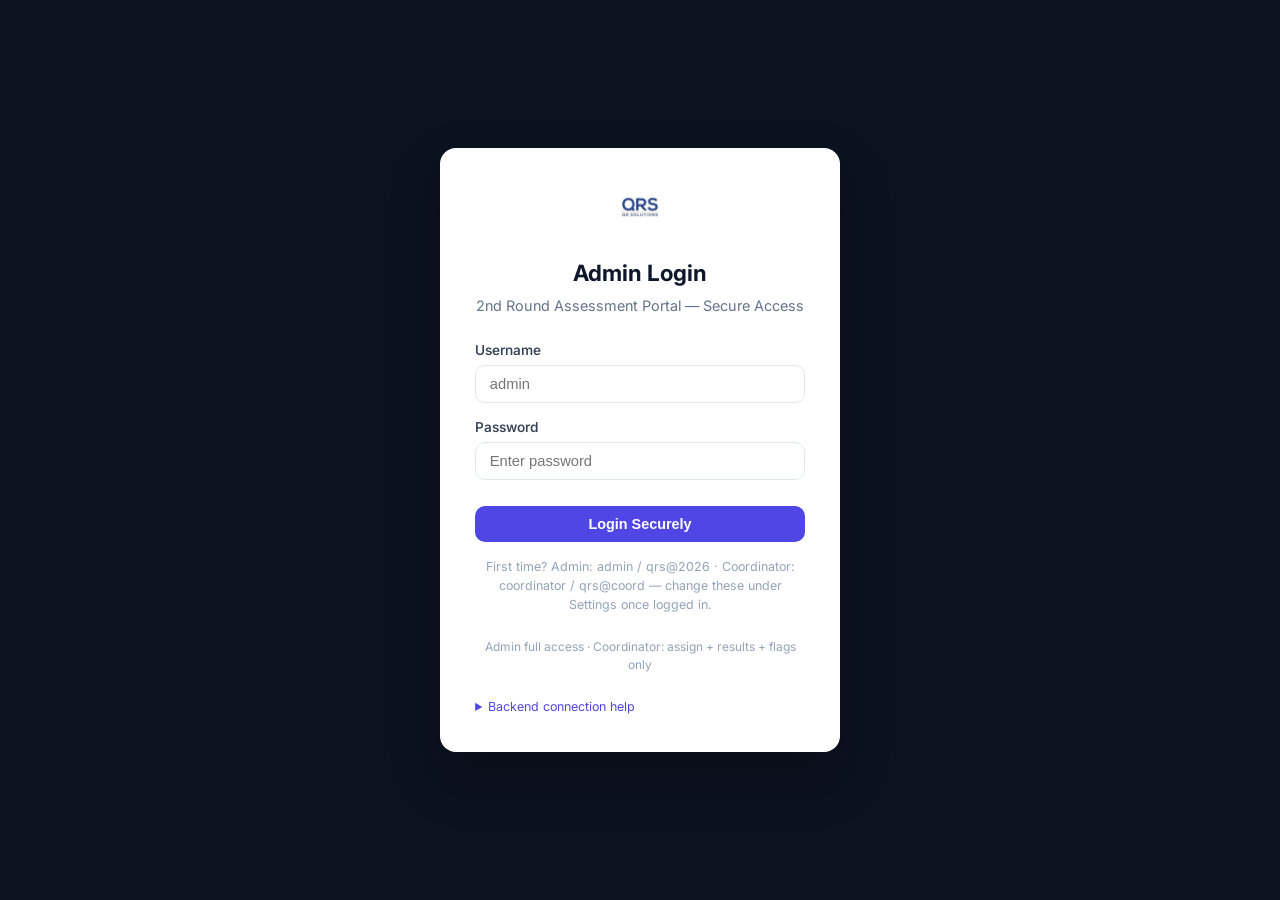
==== admin.html @ 2ed7aff8 "Add files via upload" ====
<!DOCTYPE html>
<html lang="en">
<head>
  <meta charset="UTF-8">
  <meta http-equiv="Content-Security-Policy" content="frame-ancestors 'none'">
  <meta name="viewport" content="width=device-width, initial-scale=1.0">
  <title>QRS Admin | 2nd Round Assessment</title>
  <link rel="stylesheet" href="styles.css">
  <link href="https://fonts.googleapis.com/css2?family=Inter:wght@400;500;600;700&display=swap" rel="stylesheet">
  <script src="https://cdn.jsdelivr.net/npm/chart.js@4.4.1/dist/chart.umd.min.js"></script>
  <style>
    .login-screen {
      min-height: 100vh;
      display: flex;
      align-items: center;
      justify-content: center;
      background: #0b1220;
    }
    .login-box {
      background: white;
      padding: 2.2rem;
      border-radius: 16px;
      width: 100%;
      max-width: 400px;
      box-shadow: 0 25px 50px rgba(0,0,0,0.25);
    }
    .login-box h1 { font-size: 1.4rem; margin-bottom: 0.3rem; text-align: center; }
    .login-box p { text-align: center; color: #64748b; font-size: 0.9rem; margin-bottom: 1.5rem; }
    .stat-grid {
      display: grid;
      grid-template-columns: repeat(auto-fit, minmax(150px, 1fr));
      gap: 1rem;
      margin-bottom: 1.5rem;
    }
    .stat-card {
      background: white;
      border-radius: 12px;
      padding: 1.15rem;
      border: 1px solid var(--border);
      box-shadow: var(--shadow);
    }
    .stat-card .label {
      font-size: 0.75rem;
      color: var(--muted);
      text-transform: uppercase;
      letter-spacing: 0.04em;
      font-weight: 600;
    }
    .stat-card .value {
      font-size: 1.65rem;
      font-weight: 700;
      margin-top: 0.2rem;
      color: #0f172a;
    }
    .stat-card.teal .value { color: #4f46e5; }
    .stat-card.green .value { color: #059669; }
    .stat-card.amber .value { color: #d97706; }
    .stat-card.red .value { color: #dc2626; }
    .tabs {
      display: flex;
      gap: 0.35rem;
      margin-bottom: 1.2rem;
      flex-wrap: wrap;
      border-bottom: 1px solid var(--border);
      padding-bottom: 0.55rem;
    }
    .tab-btn {
      padding: 0.48rem 0.95rem;
      border-radius: 8px;
      border: none;
      background: transparent;
      font-weight: 550;
      font-size: 0.88rem;
      cursor: pointer;
      color: var(--muted);
    }
    .tab-btn.active {
      background: #eef2ff;
      color: #4f46e5;
    }
    .tab-content { display: none; }
    .tab-content.active { display: block; }
    .chart-row {
      display: grid;
      grid-template-columns: 1fr 1fr;
      gap: 1.15rem;
      margin-bottom: 1.4rem;
    }
    @media (max-width: 800px) {
      .chart-row { grid-template-columns: 1fr; }
    }
    .chart-box {
      background: white;
      border-radius: 12px;
      padding: 1.15rem;
      border: 1px solid var(--border);
      box-shadow: var(--shadow);
    }
    .chart-box h3 {
      font-size: 0.92rem;
      margin-bottom: 0.9rem;
      color: #334155;
    }
    .filter-bar {
      display: flex;
      gap: 0.7rem;
      flex-wrap: wrap;
      margin-bottom: 1rem;
      align-items: center;
    }
    .filter-bar select, .filter-bar input {
      max-width: 170px;
      padding: 0.42rem 0.65rem;
      font-size: 0.84rem;
    }
    .detail-row {
      display: flex;
      justify-content: space-between;
      padding: 0.38rem 0;
      border-bottom: 1px solid #f1f5f9;
      font-size: 0.9rem;
    }
    .logout-btn {
      background: transparent;
      border: 1px solid rgba(255,255,255,0.3);
      color: white;
      padding: 0.32rem 0.75rem;
      border-radius: 6px;
      font-size: 0.8rem;
      cursor: pointer;
    }
    .logout-btn:hover { background: rgba(255,255,255,0.1); }

    /* Full-screen proctor photo viewer */
    .photo-lightbox {
      position: fixed;
      inset: 0;
      z-index: 2147483646;
      display: none;
      align-items: center;
      justify-content: center;
      padding: 16px;
      background: rgba(2, 6, 23, 0.96);
    }
    .photo-lightbox.show { display: flex; }
    .photo-lightbox img {
      display: block;
      max-width: min(96vw, 1400px);
      max-height: 90vh;
      width: auto;
      height: auto;
      object-fit: contain;
      border-radius: 10px;
      box-shadow: 0 20px 60px rgba(0,0,0,.45);
      background: #0f172a;
    }
    .photo-lightbox .photo-toolbar {
      position: absolute;
      top: 16px;
      left: 50%;
      transform: translateX(-50%);
      display: flex;
      gap: 0.5rem;
      z-index: 2;
    }
    .photo-lightbox .photo-toolbar button {
      border: 1px solid rgba(255,255,255,.35);
      border-radius: 999px;
      background: rgba(15,23,42,.8);
      color: #fff;
      padding: 0.4rem 0.9rem;
      font-size: 0.82rem;
      cursor: pointer;
    }
    .photo-lightbox .photo-toolbar button:hover { background: rgba(15,23,42,.95); }
    .photo-lightbox-close {
      position: absolute;
      top: 16px;
      right: 20px;
      width: 44px;
      height: 44px;
      border: 1px solid rgba(255,255,255,.35);
      border-radius: 50%;
      background: rgba(15,23,42,.75);
      color: #fff;
      font-size: 28px;
      line-height: 1;
      cursor: pointer;
    }
    .photo-lightbox-close:hover { background: rgba(15,23,42,.95); }
    .photo-lightbox-caption {
      position: absolute;
      left: 50%;
      bottom: 14px;
      transform: translateX(-50%);
      color: #fff;
      background: rgba(15,23,42,.75);
      padding: 7px 12px;
      border-radius: 999px;
      font-size: .82rem;
      white-space: nowrap;
    }
  
    /* Row action 3-dot menu */
    .row-actions { position: relative; display: inline-flex; align-items: center; gap: 0.35rem; }
    .menu-dots {
      width: 34px; height: 34px; border-radius: 10px; border: 1px solid #e2e8f0;
      background: #fff; cursor: pointer; font-size: 1.15rem; line-height: 1;
      color: #334155; display: inline-flex; align-items: center; justify-content: center;
    }
    .menu-dots:hover, .menu-dots.open { background: #eef2ff; border-color: #c7d2fe; color: #4f46e5; }
    .action-menu {
      display: none; position: absolute; right: 0; top: 100%; margin-top: 4px;
      min-width: 200px; background: #fff; border: 1px solid #e2e8f0; border-radius: 12px;
      box-shadow: 0 12px 32px rgba(15,23,42,0.14); z-index: 50; padding: 0.35rem;
    }
    .action-menu.show { display: block; }
    .action-menu button {
      display: block; width: 100%; text-align: left; border: none; background: transparent;
      padding: 0.55rem 0.75rem; border-radius: 8px; font-size: 0.86rem; cursor: pointer; color: #0f172a;
    }
    .action-menu button:hover { background: #f1f5f9; }
    .action-menu button.danger { color: #dc2626; }
    .action-menu .sep { height: 1px; background: #f1f5f9; margin: 0.25rem 0; }
    body.theme-dark .menu-dots { background: #111827; border-color: #1f2937; color: #e5e7eb; }
    body.theme-dark .action-menu { background: #111827; border-color: #1f2937; }
    body.theme-dark .action-menu button { color: #e5e7eb; }
    body.theme-dark .action-menu button:hover { background: #1f2937; }

    /* Accent themes (Settings → Accent color) */
    body.accent-indigo { --primary: #4f46e5; --primary-dark: #3730a3; --primary-soft: #eef2ff; }
    body.accent-teal { --primary: #0d9488; --primary-dark: #0f766e; --primary-soft: #ccfbf1; }
    body.accent-green { --primary: #059669; --primary-dark: #047857; --primary-soft: #d1fae5; }
    body.accent-indigo .tab-btn.active,
    body.accent-teal .tab-btn.active,
    body.accent-green .tab-btn.active {
      background: var(--primary-soft);
      color: var(--primary);
    }
    body.accent-indigo .btn-primary,
    body.accent-teal .btn-primary,
    body.accent-green .btn-primary {
      background: var(--primary);
    }
    body.accent-indigo .btn-primary:hover,
    body.accent-teal .btn-primary:hover,
    body.accent-green .btn-primary:hover {
      background: var(--primary-dark);
    }
    .quick-actions-bar {
      display: flex;
      gap: 0.5rem;
      flex-wrap: wrap;
      align-items: center;
      padding: 0.55rem 0 0.75rem;
      margin-bottom: 0.35rem;
      border-bottom: 1px solid var(--border, #e2e8f0);
      position: sticky;
      top: 0;
      z-index: 20;
      background: #f8fafc;
    }
    body.theme-dark .quick-actions-bar { background: #0b1220; border-color: #1f2937; }
    .quick-actions-bar .qa-label {
      font-size: 0.72rem;
      font-weight: 700;
      text-transform: uppercase;
      letter-spacing: 0.04em;
      color: #94a3b8;
      margin-right: 0.25rem;
    }
    .kpi-strip {
      display: grid;
      grid-template-columns: repeat(auto-fit, minmax(140px, 1fr));
      gap: 0.75rem;
      margin-bottom: 1.15rem;
    }
    .kpi-card {
      background: #fff;
      border: 1px solid #e2e8f0;
      border-radius: 14px;
      padding: 1rem 1.05rem;
      box-shadow: 0 1px 3px rgba(15,23,42,0.06);
    }
    body.theme-dark .kpi-card { background: #111827; border-color: #1f2937; }
    .kpi-card .kpi-label {
      font-size: 0.72rem;
      font-weight: 700;
      text-transform: uppercase;
      letter-spacing: 0.04em;
      color: #64748b;
    }
    .kpi-card .kpi-value {
      font-size: 1.75rem;
      font-weight: 800;
      margin-top: 0.2rem;
      color: #0f172a;
      line-height: 1.15;
    }
    body.theme-dark .kpi-card .kpi-value { color: #f1f5f9; }
    .kpi-card.kpi-live .kpi-value { color: #059669; }
    .kpi-card.kpi-flag .kpi-value { color: #dc2626; }
    .kpi-card.kpi-chat .kpi-value { color: #d97706; }
    .kpi-card.kpi-today .kpi-value { color: var(--primary, #4f46e5); }


    .offline-banner {
      display: none; position: fixed; top: 0; left: 0; right: 0; z-index: 9999;
      background: #b45309; color: #fff; text-align: center; padding: 0.55rem 1rem;
      font-size: 0.88rem; font-weight: 600;
    }
    .offline-banner.show { display: block; }
    body.has-offline-banner { padding-top: 2.4rem; }
    .badge-mobile-ok {
      display: inline-block; padding: 0.2rem 0.55rem; border-radius: 999px;
      font-size: 0.72rem; font-weight: 700; background: #d1fae5; color: #065f46;
      border: 1px solid #6ee7b7;
    }
    .badge-mobile-no {
      display: inline-block; padding: 0.2rem 0.55rem; border-radius: 999px;
      font-size: 0.72rem; font-weight: 700; background: #f1f5f9; color: #475569;
      border: 1px solid #e2e8f0;
    }

    .skip-link { position:absolute;left:-9999px;top:0;z-index:100000;background:#4f46e5;color:#fff;padding:0.65rem 1rem;font-weight:600; }
    .skip-link:focus { left:0; outline:3px solid #fbbf24; }
    :focus-visible { outline:3px solid #4f46e5 !important; outline-offset:2px !important; }
    .sr-only { position:absolute;width:1px;height:1px;padding:0;margin:-1px;overflow:hidden;clip:rect(0,0,0,0);border:0; }
  </style>
</head>
<body>
  <a class="skip-link" href="#adminApp">Skip to admin content</a>
  <div id="adminOfflineBanner" class="offline-banner" role="status">You&apos;re offline — scores and updates may not sync until connection returns.</div>

  <!-- LOGIN -->
  <div id="loginScreen" class="login-screen">
    <div class="login-box">
      <div style="text-align:center; margin-bottom:1.2rem;">
        <img src="qrs-logo.png" alt="QRS" style="height:48px;width:auto;background:#fff;border-radius:8px;padding:6px 10px;">
      </div>
      <h1>Admin Login</h1>
      <p>2nd Round Assessment Portal — Secure Access</p>
      <div class="form-group">
        <label>Username</label>
        <input type="text" id="loginUser" placeholder="admin" autocomplete="username">
      </div>
      <div class="form-group">
        <label>Password</label>
        <input type="password" id="loginPass" placeholder="Enter password" autocomplete="current-password">
      </div>
      <div id="loginError" class="alert alert-danger" style="display:none; margin-top:0.8rem;"></div>
      <button class="btn btn-primary" style="width:100%; margin-top:0.8rem;" onclick="doLogin()">Login Securely</button>
      <p style="text-align:center;margin-top:1rem;font-size:0.78rem;color:#94a3b8;">First time? Admin: admin / qrs@2026 · Coordinator: coordinator / qrs@coord — change these under Settings once logged in.</p>
      <p style="margin-top:0.6rem; font-size:0.75rem; color:#94a3b8; text-align:center;">
        Admin full access · Coordinator: assign + results + flags only
      </p>
      <details style="margin-top:0.9rem;font-size:0.78rem;color:#64748b;">
        <summary style="cursor:pointer;color:#4f46e5;">Backend connection help</summary>
        <p style="margin:0.5rem 0 0.35rem;">If login says it cannot reach the server, open the site from:</p>
        <p style="margin:0;word-break:break-all;"><a href="https://qrs-assessment.onrender.com/admin.html" target="_blank" rel="noopener">https://qrs-assessment.onrender.com/admin.html</a></p>
        <p style="margin:0.45rem 0 0;">Or set backend URL (then click Login again):</p>
        <input type="text" id="loginBackendUrl" placeholder="https://qrs-assessment.onrender.com" style="width:100%;margin-top:0.3rem;padding:0.4rem 0.55rem;border:1px solid #e2e8f0;border-radius:8px;font-size:0.8rem;">
        <button type="button" class="btn btn-outline" style="width:100%;margin-top:0.4rem;padding:0.4rem;font-size:0.8rem;" onclick="saveLoginBackendUrl()">Save backend URL</button>
        <button type="button" class="btn btn-outline" style="width:100%;margin-top:0.35rem;padding:0.4rem;font-size:0.8rem;" onclick="clearLoginBackendUrl()">Clear saved URL (use default)</button>
        <p id="loginBackendHint" style="margin:0.4rem 0 0;font-size:0.72rem;color:#94a3b8;"></p>
      </details>
    </div>
  </div>

  <!-- ADMIN APP -->
  <div id="adminApp" style="display:none;">
    <header class="header">
      <div class="container">
        <div class="logo">
          <img src="qrs-logo.png" alt="QRS" style="height:34px;width:auto;background:#fff;border-radius:6px;padding:3px 6px;margin-right:8px;">
          QRS Admin
          <span class="logo-badge">2ND ROUND</span>
        </div>
        <div style="display:flex;align-items:center;gap:1rem;">
          <span id="helpUnreadBadge" onclick="document.getElementById('helpSupportList')?.scrollIntoView({behavior:'smooth'})" style="display:none;cursor:pointer;font-size:0.78rem;padding:0.2rem 0.55rem;border-radius:999px;background:#f59e0b;color:#fff;font-weight:600;">💬 0</span>
          <button id="soundAlertToggle" onclick="toggleSoundAlerts()" title="Play a sound when a live candidate is flagged" style="font-size:0.78rem;padding:0.25rem 0.6rem;border-radius:999px;border:1px solid rgba(255,255,255,0.3);background:rgba(255,255,255,0.15);color:#fff;cursor:pointer;">🔔 Alerts: On</button>
          <span id="headerRoleBadge" style="font-size:0.8rem;padding:0.2rem 0.55rem;border-radius:999px;background:rgba(255,255,255,0.15);">Admin</span>
          <button type="button" class="theme-toggle" onclick="toggleTheme()" title="Toggle theme">Theme</button>
          <button class="logout-btn" onclick="doLogout()">Logout</button>
        </div>
      </div>
    </header>

    <div class="container admin-shell" style="margin-top:1.1rem;">
      <div id="dataLossWarning" style="display:none;margin-bottom:1rem;"></div>
      <div class="tabs">
        <button class="tab-btn active" data-tab="dashboard" data-roles="admin,coordinator" onclick="switchTab('dashboard',this)">Dashboard</button>
        <button class="tab-btn" data-tab="live" data-roles="admin,coordinator" onclick="switchTab('live',this)">🟢 Live Monitoring</button>
        <button class="tab-btn" data-tab="create" data-roles="admin,coordinator" onclick="switchTab('create',this)">Create Assessment</button>
        <button class="tab-btn" data-tab="bulk" data-roles="admin,coordinator" onclick="switchTab('bulk',this)">Bulk Invite</button>
        <button class="tab-btn" data-tab="results" data-roles="admin,coordinator" onclick="switchTab('results',this)">Results</button>
        <button class="tab-btn" data-tab="analytics" data-roles="admin,coordinator" onclick="switchTab('analytics',this)">Analytics</button>
        <button class="tab-btn" data-tab="shortlist" data-roles="admin,coordinator" onclick="switchTab('shortlist',this)">Shortlist</button>
        <button class="tab-btn" data-tab="similarity" data-roles="admin" onclick="switchTab('similarity',this)">Similarity Check</button>
        <button class="tab-btn" data-tab="flags" data-roles="admin,coordinator" onclick="switchTab('flags',this)">Flagged</button>
        <button class="tab-btn" data-tab="support" data-roles="admin,coordinator" onclick="switchTab('support',this)">💬 Support</button>
        <button class="tab-btn" data-tab="ranking" data-roles="admin,coordinator" onclick="switchTab('ranking',this)">Ranking</button>
        <button class="tab-btn" data-tab="qbank" data-roles="admin" onclick="switchTab('qbank',this)">Question Bank</button>
        <button class="tab-btn" data-tab="activity" data-roles="admin" onclick="switchTab('activity',this)">Activity Log</button>
        <button class="tab-btn" data-tab="settings" data-roles="admin" onclick="switchTab('settings',this)">Settings</button>
      </div>

      <div class="quick-actions-bar" id="quickActionsBar">
        <span class="qa-label">Quick</span>
        <button type="button" class="btn btn-primary" style="padding:0.4rem 0.85rem;font-size:0.84rem;" onclick="switchTab('create', document.querySelector('[data-tab=create]'))">➕ Create</button>
        <button type="button" class="btn btn-outline" style="padding:0.4rem 0.85rem;font-size:0.84rem;" onclick="switchTab('bulk', document.querySelector('[data-tab=bulk]'))">📋 Bulk invite</button>
        <button type="button" class="btn btn-outline" style="padding:0.4rem 0.85rem;font-size:0.84rem;" onclick="downloadBackup()">⬇ Backup</button>
        <button type="button" class="btn btn-outline" style="padding:0.4rem 0.85rem;font-size:0.84rem;" onclick="switchTab('support', document.querySelector('[data-tab=support]'))">💬 Support</button>
        <button type="button" class="btn btn-outline" style="padding:0.4rem 0.85rem;font-size:0.84rem;" onclick="switchTab('live', document.querySelector('[data-tab=live]'))">🟢 Live</button>
        <button type="button" class="btn btn-outline" style="padding:0.4rem 0.85rem;font-size:0.84rem;" onclick="switchTab('results', document.querySelector('[data-tab=results]'))">📊 Results</button>
      </div>

      <!-- DASHBOARD -->
      <div id="tab-dashboard" class="tab-content active">
        <div style="display:grid;grid-template-columns:repeat(auto-fit,minmax(180px,1fr));gap:0.9rem;margin-bottom:1.25rem;">
          <button class="btn btn-primary" style="padding:1.1rem 1rem;font-size:1rem;border-radius:12px;flex-direction:column;gap:0.35rem;" onclick="switchTab('create', document.querySelector('[data-tab=create]'))">
            <span style="font-size:1.4rem;">➕</span>
            <span>Create Assessment</span>
          </button>
          <button class="btn btn-outline" style="padding:1.1rem 1rem;font-size:1rem;border-radius:12px;flex-direction:column;gap:0.35rem;border-color:#c7d2fe;" onclick="switchTab('results', document.querySelector('[data-tab=results]'))">
            <span style="font-size:1.4rem;">📊</span>
            <span>Results</span>
          </button>
          <button class="btn btn-outline" style="padding:1.1rem 1rem;font-size:1rem;border-radius:12px;flex-direction:column;gap:0.35rem;border-color:#bbf7d0;background:#f0fdf4;" onclick="switchTab('live', document.querySelector('[data-tab=live]'))">
            <span style="font-size:1.4rem;">🟢</span>
            <span>Live Proctor</span>
          </button>
          <button class="btn btn-outline" style="padding:1.1rem 1rem;font-size:1rem;border-radius:12px;flex-direction:column;gap:0.35rem;" onclick="switchTab('bulk', document.querySelector('[data-tab=bulk]'))">
            <span style="font-size:1.4rem;">📋</span>
            <span>Bulk Invite</span>
          </button>
        </div>
        <div id="backupReminder" class="alert alert-warning" style="display:none;margin-bottom:1rem;"></div>
        <div style="display:flex;gap:0.6rem;flex-wrap:wrap;margin-bottom:1rem;">
          <button class="btn btn-outline" onclick="downloadBackup()">⬇ Download Backup JSON</button>
          <button class="btn btn-primary" onclick="restoreLocalToBackend()">⬆ Restore browser → server</button>
          <button class="btn btn-outline" onclick="exportCSV()">Export CSV</button>
          <button class="btn btn-outline" onclick="cleanupOldMedia(7)" title="Clear photos/videos older than 7 days">🧹 Clear media &gt;7 days</button>
        </div>
        <div class="card" style="border:1px solid #fca5a5;background:#fef2f2;margin-bottom:1rem;">
          <h2 class="card-title" style="color:#991b1b;">⚡ Needs action</h2>
          <div id="needsActionList"><p style="color:#64748b;font-size:0.9rem;">All clear.</p></div>
        </div>
        <div class="kpi-strip" id="kpiStrip"></div>
        <div class="card" id="activityDigestCard" style="border:1px solid #a5b4fc;background:linear-gradient(135deg,#eef2ff,#f8fafc);margin-bottom:1rem;">
          <h2 class="card-title" style="margin-bottom:0.5rem;">📈 Last 24 hours</h2>
          <div id="activityDigest" style="font-size:0.92rem;color:#334155;">Loading…</div>
        </div>
        <div class="stat-grid" id="statGrid"></div>
        <div class="card" style="border:1px solid #c7d2fe;background:#eef2ff;margin-bottom:1rem;">
          <h2 class="card-title">📅 Today&apos;s schedule</h2>
          <div id="todayScheduleList"><p style="color:#64748b;font-size:0.9rem;">No scheduled tests today.</p></div>
        </div>
        <div class="chart-row">
          <div class="chart-box"><h3>Assessments by Status</h3><canvas id="statusChart" height="200"></canvas></div>
          <div class="chart-box"><h3>Average Score by Role</h3><canvas id="roleChart" height="200"></canvas></div>
        </div>
        
        <div class="card" style="border:1px solid #6366f1;background:#eef2ff;">
          <h2 class="card-title">🟢 Currently Taking Test — Proctor Photos</h2>
          <div id="liveCandidates"><p style="color:#64748b;font-size:0.9rem;">No candidates currently in progress.</p></div>
          <button class="btn btn-outline" style="margin-top:0.6rem;" onclick="switchTab('live', document.querySelector('[data-tab=live]'))">Open full Live Monitoring →</button>
        </div>
        <div class="card" style="border:1px solid #f59e0b;background:#fffbeb;">
          <h2 class="card-title">💬 Support requests <button type="button" class="btn btn-outline" style="padding:0.15rem 0.5rem;font-size:0.75rem;margin-left:0.5rem;" onclick="switchTab('support', document.querySelector('[data-tab=support]'))">Open Support tab</button></h2>
          <div id="helpSupportList"><p style="color:#64748b;font-size:0.9rem;">No help messages.</p></div>
        </div>

        <div class="card">
          <h2 class="card-title">Recent Assessments</h2>
          <div style="overflow-x:auto;">
            <table>
              <thead><tr><th>Candidate</th><th>Role</th><th>Level</th><th>Status</th><th>Score</th><th>Flags</th><th>Date</th></tr></thead>
              <tbody id="recentTable"></tbody>
            </table>
          </div>
        </div>
      </div>

      <!-- LIVE MONITORING -->
      <div id="tab-live" class="tab-content">
        <div class="card" style="border:1px solid #6366f1;background:#eef2ff;">
          <div style="display:flex;justify-content:space-between;align-items:center;flex-wrap:wrap;gap:0.6rem;">
            <div>
              <h2 class="card-title" style="margin-bottom:0.2rem;">🟢 Live Monitoring</h2>
              <p style="font-size:0.85rem;color:var(--muted);margin:0;">Candidates currently taking the test. Refreshes automatically every 8 seconds.</p>
            </div>
            <span id="liveCount" class="badge" style="background:#d1fae5;color:#065f46;font-size:0.85rem;padding:0.35rem 0.8rem;">0 live</span>
          </div>
        </div>
        <div id="liveMonitorGrid" style="display:grid;grid-template-columns:repeat(auto-fill,minmax(260px,1fr));gap:1rem;margin-top:1rem;">
          <p style="color:#64748b;font-size:0.9rem;">No candidates currently in progress.</p>
        </div>
      </div>


      <!-- SUPPORT CHAT -->
      <div id="tab-support" class="tab-content">
        <div class="card" style="border:1px solid #f59e0b;background:#fffbeb;">
          <div style="display:flex;justify-content:space-between;align-items:center;flex-wrap:wrap;gap:0.6rem;">
            <div>
              <h2 class="card-title" style="margin-bottom:0.2rem;">💬 Candidate Support Chat</h2>
              <p style="font-size:0.85rem;color:var(--muted);margin:0;">Messages candidates send via <strong>Chat support</strong> on the test page. Refreshes with the live panel every few seconds.</p>
            </div>
            <button class="btn btn-outline" style="padding:0.35rem 0.75rem;font-size:0.85rem;" onclick="renderHelpSupport();updateHelpBadge();">Refresh</button>
          </div>
        </div>
        <div class="card" style="margin-top:1rem;">
          <div id="helpSupportListTab"><p style="color:#64748b;font-size:0.9rem;">No help messages yet. When a candidate writes in Chat support, it appears here.</p></div>
        </div>
      </div>

      <!-- CREATE -->
      <div id="tab-create" class="tab-content">
        <div class="card">
          <h2 class="card-title">Create & Send Assessment</h2>
          <div class="form-grid">
            <div class="form-group">
              <label>Role / Domain</label>
              <select id="role">
                <option value="salesforce">Salesforce</option>
                <option value="pc">Project Coordinator</option>
                <option value="integration">Integration</option>
                <option value="testing">Testing / QA</option>
                <option value="database">Database</option>
                <option value="infra">Infra / DevOps</option>
                <option value="wordpress">WordPress</option>
                <option value="hr">HR</option>
                <option value="finance">Finance</option>
                <option value="data_analytics">Data Analytics</option>
              </select>
            </div>
            <div class="form-group">
              <label>Level</label>
              <select id="level">
                <option value="fresher">Fresher</option>
                <option value="intern">Intern</option>
                <option value="experienced">Experienced</option>
              </select>
            </div>
            <div class="form-group">
              <label>Candidate Name *</label>
              <input type="text" id="candName" placeholder="Full Name">
            </div>
            <div class="form-group">
              <label>Email ID *</label>
              <input type="email" id="candEmail" placeholder="candidate@email.com">
            </div>
            <div class="form-group">
              <label>Mobile Number</label>
              <input type="tel" id="candMobile" placeholder="+91 9876543210">
            </div>
            <div class="form-group">
              <label>Test Duration (minutes) *</label>
              <input type="number" id="testDuration" min="1" max="600" value="20" placeholder="e.g. 30">
              <small style="color:var(--muted);">Set the duration specifically for this candidate.</small>
            </div>
            <div class="form-group">
              <label>Scheduled Start Time (when link unlocks) *</label>
              <input type="datetime-local" id="scheduledAt">
              <small style="color:var(--muted);">Uses <strong>your computer local time</strong> (e.g. IST if you are in India). Stored in UTC on the server.</small>
              <small style="color:var(--muted);"><strong>Required for timed slots.</strong> Leave blank only if candidate may start anytime. Test Duration is exam length, not the schedule.</small>
            </div>
            <div class="form-group">
              <label>Test Link Valid For *</label>
              <div style="display:flex;gap:0.5rem;align-items:center;">
                <input type="number" id="linkValidity" min="1" max="720" value="24" placeholder="e.g. 24" style="flex:1;">
                <span style="color:var(--muted);font-size:0.9rem;">hours</span>
              </div>
              <small style="color:var(--muted);">Controls how long the generated link remains usable. Example: 24 = link stays alive for 24 hours.</small>
            </div>
          </div>
          <label style="display:flex;align-items:center;gap:0.5rem;margin-top:0.9rem;font-size:0.88rem;font-weight:500;cursor:pointer;">
            <input type="checkbox" id="autoEmailOnCreate" checked style="width:auto;">
            📧 Automatically email this link to the candidate (no-reply style)
          </label>
          <label style="display:flex;align-items:center;gap:0.5rem;margin-top:0.65rem;font-size:0.88rem;font-weight:500;cursor:pointer;">
            <input type="checkbox" id="allowMobile" style="width:auto;">
            📱 Allow candidate to take this test on mobile/tablet (default: laptop only — not for using phone while on laptop)
          </label>
          <small style="display:block;color:var(--muted);margin:0.25rem 0 0 1.6rem;font-size:0.8rem;">If unchecked, phones and tablets are blocked. Enable only when you intentionally allow mobile.</small>
          <label style="display:flex;align-items:center;gap:0.5rem;margin-top:0.65rem;font-size:0.88rem;font-weight:500;cursor:pointer;">
            <input type="checkbox" id="storePhotos" checked style="width:auto;">
            📷 Store proctor photos (1 photo every 1 minute)
          </label>
          <small style="display:block;color:var(--muted);margin:0.25rem 0 0 1.6rem;font-size:0.8rem;">Uncheck to save bandwidth — scores & answers still save; no face photos stored.</small>

          <div style="margin-top:1rem;display:flex;gap:0.75rem;flex-wrap:wrap;">
            <button class="btn btn-primary" onclick="createAssessment()">Generate Secure Link (100 Marks)</button>
            <button class="btn btn-outline" onclick="previewQuestions()">Preview Questions</button>
          </div>
          <div id="linkResult" style="display:none;margin-top:1.2rem;" class="alert alert-success">
            <strong>Assessment Created!</strong><br>
            <div style="margin:0.5rem 0;">Unique Link: <a id="testLink" href="#" target="_blank" style="word-break:break-all;color:#4f46e5;"></a></div>
            <div id="linkDetails" style="margin-top:0.55rem;font-size:0.85rem;color:#475569;"></div>
            <small>Copy and send this link to the candidate.</small>
            <div style="margin-top:0.7rem;display:flex;gap:0.5rem;flex-wrap:wrap;">
              <button class="btn btn-success" onclick="copyLink()">Copy Link</button>
              <button class="btn btn-outline" onclick="emailLink()">Email Link (mailto)</button>
            </div>
            <div id="gmailMessageBox" style="display:none;margin-top:1rem;padding:0.9rem 1rem;background:#fff;border:1px solid #c7d2fe;border-radius:12px;">
              <div style="font-weight:700;color:#3730a3;margin-bottom:0.5rem;font-size:0.88rem;">📧 Ready-to-send message</div>
              <div style="font-size:0.8rem;color:#64748b;margin-bottom:0.4rem;">To: <span id="gmailMsgTo" style="color:#0f172a;font-weight:600;"></span></div>
              <div style="display:none;">Subject: <span id="gmailMsgSubject" style="color:#0f172a;"></span></div>
              <textarea id="gmailMsgBody" readonly style="width:100%;min-height:180px;font-family:inherit;font-size:0.85rem;border:1px solid var(--border);border-radius:10px;padding:0.7rem;background:#f8fafc;color:#0f172a;"></textarea>
              <div style="margin-top:0.6rem;display:flex;gap:0.5rem;flex-wrap:wrap;">
                <button class="btn btn-primary" onclick="copyGmailMessage()">📋 Copy Message</button>
                <a id="openInGmailBtn" href="#" target="_blank" class="btn btn-outline">✉️ Open in Gmail</a>
              </div>
              <small style="color:var(--muted);display:block;margin-top:0.4rem;">Opens a pre-filled Gmail compose window — you just click Send. Works even if auto-email isn't set up.</small>
            </div>
          </div>
        </div>
      </div>

      <!-- BULK INVITE -->
      <div id="tab-bulk" class="tab-content">
        <div class="card">
          <h2 class="card-title">Bulk Invite Candidates</h2>
          <p style="font-size:0.88rem;color:var(--muted);margin-bottom:0.8rem;">
            One candidate per line, comma-separated:<br>
            <code style="background:#f1f5f9;padding:0.15rem 0.4rem;border-radius:4px;">Name, Email, Mobile, Role, Level, Duration(min), Available From, Link Valid(hrs)</code><br>
            Role values: salesforce, pc, integration, testing, database, infra, wordpress, hr, finance, data_analytics &nbsp;•&nbsp;
            Level values: fresher, intern, experienced<br>
            The last 3 columns are optional — leave blank for default duration, immediate availability, and a 24-hour link. Dates use <code style="background:#f1f5f9;padding:0.1rem 0.3rem;border-radius:4px;">YYYY-MM-DDTHH:MM</code> (e.g. 2026-09-15T10:00).
          </p>
          <textarea id="bulkInput" class="code-area" style="min-height:160px;background:#fff;color:#0f172a;font-family:'Fira Code',monospace;font-size:0.85rem;" placeholder="Priya Sharma, priya@email.com, 9876543210, salesforce, fresher
Arjun Kumar, arjun@email.com, 9123456780, hr, intern, 45, 2026-09-15T10:00, 48"></textarea>
          <div style="margin-top:0.9rem;">
            <label style="display:flex;align-items:center;gap:0.5rem;margin-bottom:0.7rem;font-size:0.88rem;font-weight:500;cursor:pointer;">
              <input type="checkbox" id="autoEmailOnBulk" checked style="width:auto;">
              📧 Automatically email each link to its candidate (no-reply style)
            </label>
            <button class="btn btn-primary" onclick="bulkCreate()">Generate Links for All</button>
          </div>
          <div id="bulkResults" style="margin-top:1.2rem;"></div>
          <div id="bulkEmailStatus" style="margin-top:0.6rem;font-size:0.85rem;color:var(--muted);"></div>
        </div>
      </div>

      <!-- RESULTS -->
      <div id="tab-results" class="tab-content">
        <div class="card">
          <h2 class="card-title">Results <span id="resultsLiveBadge" style="font-size:0.75rem;font-weight:600;margin-left:0.45rem;padding:0.2rem 0.55rem;border-radius:999px;background:#d1fae5;color:#065f46;">LIVE</span></h2>
          <p style="font-size:0.85rem;color:var(--muted);margin:-0.4rem 0 0.8rem;">Status updates automatically every few seconds — Pending → In progress → Completed.</p>
          <div class="filter-bar">
            <select id="filterRole" onchange="renderResults()">
              <option value="">All Roles</option>
              <option value="salesforce">Salesforce</option>
              <option value="pc">Project Coordinator</option>
              <option value="integration">Integration</option>
              <option value="testing">Testing</option>
              <option value="database">Database</option>
              <option value="infra">Infra</option>
              <option value="wordpress">WordPress</option>
              <option value="hr">HR</option>
              <option value="finance">Finance</option>
              <option value="data_analytics">Data Analytics</option>
            </select>
            <select id="filterStatus" onchange="renderResults()">
              <option value="">All Status</option>
              <option value="pending">Pending</option>
              <option value="in-progress">In Progress</option>
              <option value="completed">Completed</option>
              <option value="flagged">Flagged</option>
              <option value="missed">Missed</option>
              <option value="expired">Link Expired</option>
            </select>
            <label style="display:flex;align-items:center;gap:0.35rem;font-size:0.85rem;white-space:nowrap;">
              <input type="checkbox" id="filterToday" onchange="renderResults()"> Submitted today
            </label>
            <select id="filterTag" onchange="renderResults()">
              <option value="">All tags</option>
              <option value="Selected">Selected</option>
              <option value="Hold">Hold</option>
              <option value="Rejected">Rejected</option>
              <option value="__none">No tag</option>
            </select>
            <input type="text" id="filterSearch" placeholder="Search name / email..." oninput="renderResults()">
            <button class="btn btn-outline" onclick="exportCSV()">Export CSV</button>
          <button class="btn btn-outline" onclick="cleanupOldMedia(7)" title="Clear photos/videos older than 7 days">🧹 Clear media &gt;7 days</button>
            <button class="btn btn-outline" onclick="downloadBackup()">⬇ Backup JSON</button>
            <button class="btn btn-outline" onclick="renderResults(true)">Sort by Score</button>
            <button class="btn btn-outline" onclick="openComparePanel()">Compare 2</button>
            <button class="btn btn-danger" data-admin-only onclick="bulkDeleteSelected()">Delete selected</button>
          </div>
          <div id="inlineEditPanel" style="display:none;margin-bottom:1rem;padding:1rem;border:1px solid #fdba74;border-radius:12px;background:#fff7ed;">
            <strong>Edit candidate status / schedule</strong>
            <p style="font-size:0.82rem;color:#9a3412;margin:0.35rem 0 0.6rem;">Use when candidate did not attend — set Missed or Link Expired, and adjust date/time.</p>
            <input type="hidden" id="editCandId">
            <div class="form-grid">
              <div class="form-group"><label>Candidate</label><input type="text" id="editCandName" readonly></div>
              <div class="form-group"><label>Status</label>
                <select id="editCandStatus">
                  <option value="pending">Pending</option>
                  <option value="missed">Missed (did not attend)</option>
                  <option value="expired">Link Expired</option>
                  <option value="in-progress">In Progress</option>
                  <option value="completed">Completed</option>
                  <option value="flagged">Flagged</option>
                </select>
              </div>
              <div class="form-group"><label>Scheduled start</label><input type="datetime-local" id="editScheduledAt"></div>
              <div class="form-group"><label>Link expires</label><input type="datetime-local" id="editExpiresAt"></div>
              <div class="form-group"><label>Note (optional)</label><input type="text" id="editStatusNote" placeholder="e.g. No show / asked to reschedule"></div>
              <div class="form-group"><label>Final score (0–100)</label>
                <input type="number" id="editFinalScore" min="0" max="100" step="1" placeholder="Leave blank = keep provisional MCQ">
                <small style="color:#64748b;font-size:0.75rem;">Set after reviewing coding / voice. Blank keeps MCQ provisional score.</small>
              </div>
            </div>
            <div style="display:flex;gap:0.5rem;flex-wrap:wrap;margin-top:0.5rem;">
              <button class="btn btn-primary" onclick="saveInlineEdit()">Save changes</button>
              <button class="btn btn-success" onclick="quickMarkCompleted()">✓ Mark completed</button>
              <button class="btn btn-warning" onclick="quickMarkStatus('missed')">Mark Missed</button>
              <button class="btn btn-outline" onclick="quickMarkStatus('expired')">Mark Link Expired</button>
              <button class="btn btn-outline" onclick="document.getElementById('inlineEditPanel').style.display='none'">Close</button>
            </div>
          </div>
          <div id="comparePanel" style="display:none;margin-bottom:1rem;padding:0.9rem;border:1px solid #c7d2fe;border-radius:12px;background:#eef2ff;">
            <strong>Compare two candidates</strong>
            <div style="display:flex;gap:0.6rem;flex-wrap:wrap;margin-top:0.5rem;align-items:center;">
              <select id="compareA" style="max-width:220px;"></select>
              <select id="compareB" style="max-width:220px;"></select>
              <button class="btn btn-primary" onclick="runCompare()">Show comparison</button>
              <button class="btn btn-outline" onclick="document.getElementById('comparePanel').style.display='none'">Close</button>
            </div>
            <div id="compareResult" style="margin-top:0.75rem;"></div>
          </div>
          <div style="overflow-x:auto;">
            <table>
              <thead>
                <tr><th data-admin-only><input type="checkbox" id="selectAllResults" onchange="toggleSelectAll(this)"></th><th>Candidate</th><th>Role</th><th>Level</th><th>Status</th><th>Score</th><th>Result</th><th>Flags</th><th>Tag</th><th>Started</th><th>Actions</th></tr>
              </thead>
              <tbody id="resultsTable"></tbody>
            </table>
          </div>
        </div>
      </div>


      
      <!-- SHORTLIST BOARD -->
      
      <!-- ANALYTICS -->
      <div id="tab-analytics" class="tab-content">
        <div class="card">
          <h2 class="card-title">Analytics</h2>
          <p style="font-size:0.88rem;color:var(--muted);margin-bottom:1rem;">Charts and summaries. Candidate list stays under <strong>Results</strong>.</p>
          <div class="chart-row">
            <div class="chart-box"><h3>Assessments by Status</h3><canvas id="analyticsStatusChart" height="200"></canvas></div>
            <div class="chart-box"><h3>Average Score by Role</h3><canvas id="analyticsRoleChart" height="200"></canvas></div>
          </div>
          <div class="chart-box" style="margin-top:1rem;">
            <h3>Flag summary (all candidates)</h3>
            <canvas id="avgDurationChart" height="220"></canvas>
            <h3 style="font-size:0.95rem;margin:1.2rem 0 0.5rem;">Flag heatmap (reasons)</h3>
            <canvas id="flagTypeChart" height="160"></canvas>
          </div>
        </div>
      </div>

      <div id="tab-shortlist" class="tab-content">
        <div class="card" style="border:1px solid #c7d2fe;background:linear-gradient(135deg,#eef2ff,#f8fafc);">
          <h2 class="card-title">Shortlist board</h2>
          <p style="font-size:0.88rem;color:var(--muted);margin:0;">Drag is not required — use tags in Results or the buttons below. Columns: Selected · Hold · Rejected · Untagged completed.</p>
        </div>
        <div id="shortlistBoard" style="display:grid;grid-template-columns:repeat(auto-fit,minmax(220px,1fr));gap:1rem;margin-top:1rem;"></div>
      </div>
<!-- SIMILARITY CHECK -->
      <div id="tab-similarity" class="tab-content">
        <div class="card">
          <h2 class="card-title">Coding Answer Similarity Check</h2>
          <p style="font-size:0.88rem;color:var(--muted);margin-bottom:1rem;">
            Compares completed candidates' coding/text answers for the same role & level and flags pairs that look copied from each other.
          </p>
          <div class="filter-bar">
            <select id="simRole">
              <option value="salesforce">Salesforce</option>
              <option value="pc">Project Coordinator</option>
              <option value="integration">Integration</option>
              <option value="testing">Testing</option>
              <option value="database">Database</option>
              <option value="infra">Infra</option>
              <option value="wordpress">WordPress</option>
              <option value="hr">HR</option>
              <option value="finance">Finance</option>
                <option value="data_analytics">Data Analytics</option>
            </select>
            <select id="simLevel">
              <option value="fresher">Fresher</option>
              <option value="intern">Intern</option>
              <option value="experienced">Experienced</option>
            </select>
            <button class="btn btn-primary" onclick="runSimilarityCheck()">Run Check</button>
          </div>
          <div id="simResults"><p style="color:#64748b;font-size:0.9rem;">Select a role & level and click "Run Check".</p></div>
        </div>
      </div>

      <!-- RANKING -->
      <div id="tab-ranking" class="tab-content">
        <div class="card">
          <h2 class="card-title">Candidate Ranking (by Score)</h2>
          <p style="font-size:0.88rem;color:#64748b;margin-bottom:1rem;">Completed assessments only. Pass mark is configurable in Settings.</p>
          <div style="overflow-x:auto;">
            <table>
              <thead>
                <tr><th>Rank</th><th>Candidate</th><th>Role</th><th>Level</th><th>MCQ Score</th><th>Voice Score</th><th>Total</th><th>Result</th><th>Flags</th></tr>
              </thead>
              <tbody id="rankingTable"></tbody>
            </table>
          </div>
        </div>
      </div>

      <!-- QUESTION BANK -->
      <div id="tab-qbank" class="tab-content">
        <div class="card">
          <h2 class="card-title">Question Bank Editor</h2>
          <p style="font-size:0.85rem;color:var(--muted);margin-bottom:0.8rem;">Edit questions for any role/level without touching questions.js. Changes apply to every new candidate assigned this role/level — already-assigned candidates keep whatever questions they were given.</p>
          <div class="filter-bar">
            <select id="qbankRole" onchange="loadQBankWorkingSet()">
              <option value="salesforce">Salesforce</option>
              <option value="pc">Project Coordinator</option>
              <option value="integration">Integration</option>
              <option value="testing">Testing</option>
              <option value="database">Database</option>
              <option value="infra">Infra</option>
              <option value="wordpress">WordPress</option>
              <option value="hr">HR</option>
              <option value="finance">Finance</option>
                <option value="data_analytics">Data Analytics</option>
            </select>
            <select id="qbankLevel" onchange="loadQBankWorkingSet()">
              <option value="fresher">Fresher</option>
              <option value="intern">Intern</option>
              <option value="experienced">Experienced</option>
            </select>
            <label style="display:flex;align-items:center;gap:0.4rem;font-size:0.85rem;">Duration (min)
              <input type="number" id="qbankDuration" min="1" max="600" style="width:80px;" onchange="qbankSetDuration(this.value)">
            </label>
          </div>
          <div id="qbankMarksBar" style="margin:0.6rem 0;font-size:0.88rem;"></div>
          <div id="qbankOverrideNote" style="margin-bottom:0.6rem;"></div>
          <div id="qbankContent"><p style="color:#64748b;">Loading...</p></div>
          <div style="margin-top:1rem;display:flex;gap:0.6rem;flex-wrap:wrap;">
            <button class="btn btn-outline" onclick="qbankAddQuestion('mcq')">+ Add MCQ</button>
            <button class="btn btn-outline" onclick="qbankAddQuestion('coding')">+ Add Coding Question</button>
            <button class="btn btn-outline" onclick="qbankAddQuestion('voice')">+ Add Voice Question</button>
          </div>
          <div style="margin-top:1.2rem;display:flex;gap:0.6rem;flex-wrap:wrap;border-top:1px solid var(--border);padding-top:1rem;">
            <button class="btn btn-primary" onclick="qbankSave()">💾 Save Changes</button>
            <button class="btn btn-outline" onclick="qbankRevertToDefault()">↩ Revert to Default (questions.js)</button>
          </div>
        </div>
      </div>

      <!-- FLAGS -->
      <div id="tab-flags" class="tab-content">
        <div class="card">
          <h2 class="card-title">Flagged Candidates</h2>
          <div id="flaggedList"><p style="color:var(--muted);">No flagged candidates.</p></div>
        </div>
      </div>

      <!-- SETTINGS -->
      <div id="tab-activity" class="tab-content">
        <div class="card">
          <h2 class="card-title">Activity Log</h2>
          <p style="font-size:0.88rem;color:#64748b;margin-bottom:0.8rem;">Shows who assigned exams, deleted candidates, and other admin actions on this browser.</p>
          <button class="btn btn-outline" onclick="clearActivityLog()">Clear log</button>
          <div id="activityLogList" style="margin-top:1rem;"></div>
        </div>
      </div>

      <div id="tab-settings" class="tab-content">
        <div class="card">
          <h2 class="card-title">Security & Settings</h2>
          <div class="form-group">
            <label>Pass Mark (out of 100)</label>
            <input type="number" id="passMark" min="1" max="100" value="60" style="max-width:120px;">
            <button class="btn btn-outline" style="margin-left:0.5rem;" onclick="savePassMark()">Save Pass Mark</button>
          </div>
          <hr style="margin:1.2rem 0;border:none;border-top:1px solid var(--border);">
          <div class="form-group">
            <label>Change My Password</label>
            <input type="password" id="newPass" placeholder="New password (min 6 characters)">
          </div>
          <button class="btn btn-primary" onclick="changePassword()">Update Password</button>

          <hr style="margin:1.2rem 0;border:none;border-top:1px solid var(--border);">
          <h3 style="font-size:0.95rem;margin-bottom:0.55rem;">Dashboard preferences</h3>
          <div class="form-grid">
            <div class="form-group">
              <label>Default tab after login</label>
              <select id="prefDefaultTab" style="max-width:220px;">
                <option value="dashboard">Dashboard</option>
                <option value="results">Results</option>
                <option value="live">Live Monitoring</option>
                <option value="create">Create Assessment</option>
                <option value="support">Support</option>
              </select>
            </div>
            <div class="form-group">
              <label>Accent color</label>
              <select id="prefAccent" style="max-width:220px;">
                <option value="indigo">Indigo (default)</option>
                <option value="teal">Teal</option>
                <option value="green">Green</option>
              </select>
            </div>
          </div>
          <button class="btn btn-primary" style="margin-top:0.35rem;" onclick="saveDashboardPrefs()">Save dashboard preferences</button>
          <p id="dashPrefsHint" style="font-size:0.8rem;color:#64748b;margin-top:0.45rem;"></p>

          <hr style="margin:1.4rem 0;border:none;border-top:1px solid var(--border);">

          <h3 style="font-size:0.95rem;margin-bottom:0.6rem;">Data Backup</h3>
          <p style="font-size:0.85rem;color:var(--muted);margin-bottom:0.7rem;">
            All data currently lives in this browser's storage only. Download a backup regularly — clearing browser data or using a different browser/device loses everything not backed up.
          </p>
          <div style="display:flex;gap:0.6rem;flex-wrap:wrap;align-items:center;">
            <button class="btn btn-outline" onclick="downloadBackup()">⬇ Download Backup (JSON)</button>
            <button class="btn btn-primary" onclick="restoreLocalToBackend()">⬆ Restore browser data → server</button>
            <label class="btn btn-outline" style="cursor:pointer;">
              ⬆ Restore from Backup JSON
              <input type="file" accept="application/json,.json" onchange="restoreBackup(this)" style="display:none;">
            </label>
          </div>

          <hr style="margin:1.4rem 0;border:none;border-top:1px solid var(--border);">
          <h3 style="font-size:0.95rem;margin-bottom:0.6rem;">Backend Connection</h3>
          <p style="font-size:0.85rem;color:var(--muted);margin-bottom:0.7rem;">
            Checks whether this page can reach <code id="backendBaseLabel"></code>. If candidates on other devices see "Invalid or Expired Link" for real, unexpired links, run this first — it usually means <code>BACKEND_BASE</code> near the top of this file needs to point at your backend's URL.
          </p>
          <button class="btn btn-outline" onclick="testBackendConnection()">🔌 Test Backend Connection</button>
          <div id="backendTestResult" style="display:none;margin-top:0.7rem;"></div>

          <hr style="margin:1.4rem 0;border:none;border-top:1px solid var(--border);">
          <h3 style="font-size:0.95rem;margin-bottom:0.6rem;">Email Delivery (auto-send links)</h3>
          <p style="font-size:0.85rem;color:var(--muted);margin-bottom:0.7rem;">
            Checks whether the backend can send emails. Configure <code>SMTP_HOST</code>, <code>SMTP_PORT</code>, <code>SMTP_USER</code>, <code>SMTP_PASS</code>, and optionally <code>SMTP_FROM_NAME</code>/<code>SMTP_FROM_EMAIL</code> as environment variables on your host (Render → your service → Environment). Works with a Gmail App Password, Outlook, or any SMTP provider. Manual "Copy Link"/"Email Link" always work regardless of this.
          </p>
          <button class="btn btn-outline" onclick="testEmailConfig()">✉️ Test Email Configuration</button>
          <div id="emailTestResult" style="display:none;margin-top:0.7rem;"></div>

          <hr style="margin:1.4rem 0;border:none;border-top:1px solid var(--border);">
          <h3 style="font-size:0.95rem;margin-bottom:0.6rem;">Notifications</h3>
          <p style="font-size:0.85rem;color:var(--muted);margin-bottom:0.7rem;">
            Get a desktop notification the moment a candidate completes or gets flagged, while this admin tab is open. True unattended email alerts need an SMTP-connected backend — ask me to wire that up if you get mail server credentials.
          </p>
          <div style="display:flex;gap:0.6rem;flex-wrap:wrap;">
            <button class="btn btn-outline" onclick="requestNotifPermission()">🔔 Enable Desktop Notifications</button>
            <button class="btn btn-outline" onclick="emailSummary()">✉ Email Me Today's Summary</button>
          </div>

          <hr style="margin:1.4rem 0;border:none;border-top:1px solid var(--border);">
          <p style="font-size:0.88rem;color:var(--muted);margin-bottom:0.9rem;line-height:1.6;">
            <strong>Security Features:</strong><br>
            • Password-protected admin panel<br>
            • Unique ID + token per assessment link<br>
            • Camera + AI face presence/multi-face monitoring<br>
            • Proctor photos stored at full resolution from start to end of each test<br>
            • Tab switch / minimize / dev-tools / copy-paste detection (3 flags)<br>
            • Avg time to complete + Flag heatmap logged with timestamp<br>
            • Admin can free flagged candidates<br>
            • Coding answer similarity check across candidates<br>
            • CSV export of all results, plus full JSON backup/restore<br>
            • Data currently in browser localStorage (demo mode)
          </p>
          <div style="margin:1.2rem 0;padding:1rem;border:1px solid #e2e8f0;border-radius:12px;background:#f8fafc;">
            <h3 style="font-size:0.95rem;margin-bottom:0.5rem;">Manage Coordinators</h3>
            <p style="font-size:0.82rem;color:#64748b;margin-bottom:0.7rem;">Coordinators can assign exams and view results/flags only. They cannot delete data or open Settings.</p>
            <div class="form-grid">
              <div class="form-group"><label>Coordinator username</label><input type="text" id="coordUser" placeholder="e.g. coord1"></div>
              <div class="form-group"><label>Password (min 6)</label><input type="text" id="coordPass" placeholder="password"></div>
            </div>
            <button class="btn btn-primary" style="margin-top:0.4rem;" onclick="addCoordinator()">Add / Update Coordinator</button>
            <div id="coordList" style="margin-top:0.9rem;"></div>
            <hr style="margin:1rem 0;border:none;border-top:1px solid #e2e8f0;">
            <h3 style="font-size:0.9rem;margin-bottom:0.4rem;">Roles coordinators may assign</h3>
            <p style="font-size:0.8rem;color:#64748b;margin-bottom:0.5rem;">Unchecked roles are hidden from coordinator Create form.</p>
            <div id="coordRoleLocks" style="display:flex;flex-wrap:wrap;gap:0.55rem 1rem;font-size:0.85rem;"></div>
            <button class="btn btn-outline" style="margin-top:0.6rem;" onclick="saveCoordRoleLocks()">Save role locks</button>
          </div>
          <button class="btn btn-danger" onclick="clearAllData()">Clear All Assessment Data (Admin only)</button>
        </div>
      </div>
    </div>
  </div>


  <!-- FULL-SCREEN PROCTOR PHOTO VIEWER -->
  <div class="photo-lightbox" id="photoLightbox" role="dialog" aria-modal="true" aria-label="Proctor photo viewer" onclick="closePhotoViewer(event)">
    <button type="button" class="photo-lightbox-close" onclick="closePhotoViewer()" aria-label="Close photo viewer">&times;</button>
    <div class="photo-toolbar" onclick="event.stopPropagation()">
      <button type="button" onclick="closePhotoViewer()">Close</button>
      <button type="button" id="photoOpenTabBtn">Open larger</button>
    </div>
    <img id="photoLightboxImg" src="" alt="Full-size proctor photo" onclick="event.stopPropagation()">
    <div id="photoLightboxCaption" class="photo-lightbox-caption"></div>
  </div>

  <!-- Modals -->
  <div class="modal" id="previewModal">
    <div class="modal-content">
      <h3 style="margin-bottom:1rem;">Question Preview</h3>
      <div id="previewContent"></div>
      <button class="btn btn-outline" style="margin-top:1rem;" onclick="document.getElementById('previewModal').classList.remove('show')">Close</button>
    </div>
  </div>
  <div class="modal" id="detailModal">
    <div class="modal-content">
      <h3 style="margin-bottom:1rem;">Assessment Details</h3>
      <div id="detailContent"></div>
      <button class="btn btn-outline" style="margin-top:1rem;" onclick="document.getElementById('detailModal').classList.remove('show')">Close</button>
    </div>
  </div>
  <div class="modal" id="liveFeedModal">
    <div class="modal-content" style="max-width:640px;">
      <div style="display:flex;justify-content:space-between;align-items:flex-start;gap:0.8rem;">
        <h3 style="margin-bottom:0.9rem;" id="liveFeedTitle">Live Feed</h3>
        <span class="badge" style="background:#d1fae5;color:#065f46;" id="liveFeedAutoBadge">🔴 Auto-updating</span>
      </div>
      <div id="liveFeedContent"></div>
      <div style="margin-top:1rem;display:flex;gap:0.6rem;flex-wrap:wrap;">
        <button class="btn btn-outline" onclick="closeLiveFeed()">Close</button>
        <button class="btn btn-primary" id="liveFeedFullDetailsBtn" onclick="">Full Candidate Details</button>
      </div>
    </div>
  </div>

  <div class="modal" id="photoGalleryModal">
    <div class="modal-content" style="max-width:820px;">
      <div style="display:flex;justify-content:space-between;align-items:center;gap:0.8rem;margin-bottom:0.8rem;">
        <h3 id="photoGalleryTitle" style="margin:0;">Photo Gallery</h3>
        <span id="photoGalleryCount" style="font-size:0.82rem;color:var(--muted);"></span>
      </div>
      <div id="photoGalleryZoom" style="display:none;margin-bottom:0.8rem;">
        <img id="photoGalleryZoomImg" style="width:100%;max-height:420px;object-fit:contain;border-radius:10px;background:#0f172a;">
        <div id="photoGalleryZoomLabel" style="font-size:0.8rem;color:var(--muted);margin-top:0.3rem;text-align:center;"></div>
      </div>
      <div id="photoGalleryGrid" style="display:grid;grid-template-columns:repeat(auto-fill,minmax(110px,1fr));gap:0.5rem;max-height:420px;overflow-y:auto;padding-right:0.2rem;"></div>
      <div style="margin-top:1rem;display:flex;gap:0.6rem;flex-wrap:wrap;">
        <button class="btn btn-outline" onclick="document.getElementById('photoGalleryModal').classList.remove('show')">Close</button>
        <button class="btn btn-danger" id="photoGalleryDeleteBtn" onclick="">🗑 Delete Media</button>
      </div>
    </div>
  </div>

  <script src="questions.js"></script>
  <script>
    const DEFAULT_USER = 'admin';
    const DEFAULT_PASS = 'qrs@2026';
    const DEFAULT_COORD_USER = 'coordinator';
    const DEFAULT_COORD_PASS = 'qrs@coord';
    
    // Safe storage — works even when sessionStorage/localStorage are blocked (sandbox)
    const __memStore = {};
    function storageAvailable(kind) {
      try {
        const s = window[kind];
        const k = '__qrs_test__';
        s.setItem(k, '1');
        s.removeItem(k);
        return true;
      } catch (e) {
        return false;
      }
    }
    const __hasLocal = storageAvailable('localStorage');
    const __hasSession = storageAvailable('sessionStorage');
    function ssGet(key) {
      try {
        if (__hasSession) return sessionStorage.getItem(key);
      } catch (e) {}
      return __memStore['s:' + key] != null ? __memStore['s:' + key] : null;
    }
    function ssSet(key, val) {
      try {
        if (__hasSession) { sessionStorage.setItem(key, val); return; }
      } catch (e) {}
      __memStore['s:' + key] = String(val);
    }
    function ssRemove(key) {
      try {
        if (__hasSession) sessionStorage.removeItem(key);
      } catch (e) {}
      delete __memStore['s:' + key];
    }
    function lsGet(key) {
      try {
        if (__hasLocal) return localStorage.getItem(key);
      } catch (e) {}
      return __memStore['l:' + key] != null ? __memStore['l:' + key] : null;
    }
    function lsSet(key, val) {
      try {
        if (__hasLocal) { localStorage.setItem(key, val); return; }
      } catch (e) {}
      __memStore['l:' + key] = String(val);
    }
    function lsRemove(key) {
      try {
        if (__hasLocal) localStorage.removeItem(key);
      } catch (e) {}
      delete __memStore['l:' + key];
    }


    // Shared backend URL. Override with localStorage key `qrs_backend_base` if admin.html is hosted separately.
    const DEFAULT_BACKEND_BASE = (typeof location !== 'undefined' && location.origin && location.protocol !== 'file:') ? location.origin.replace(/\/$/, '') : 'https://qrs-assessment-l7gp.onrender.com';
    function resolveBackendBase() {
      try {
        const stored = (localStorage.getItem('qrs_backend_base') || '').trim();
        if (stored) return stored.replace(/\/$/, '');
      } catch (e) {}
      // When admin.html is served by the same Flask/Render host, use same origin
      try {
        if (location.protocol === 'http:' || location.protocol === 'https:') {
          const host = location.hostname || '';
          // Production host (Render etc.)
          if (host && host !== 'localhost' && host !== '127.0.0.1') {
            return location.origin.replace(/\/$/, '');
          }
          // Local Flask on :5000
          if (location.port === '5000' || !location.port) {
            return location.origin.replace(/\/$/, '');
          }
          // Static server (e.g. :8080) → talk to local Flask
          return 'http://127.0.0.1:5000';
        }
      } catch (e) {}
      return DEFAULT_BACKEND_BASE;
    }
    let BACKEND_BASE = resolveBackendBase();

    // ===== Session — real backend-issued & backend-verified token =====
    function authToken() {
      return ssGet('qrs_admin_token') || '';
    }
    function authHeaders(extra) {
      const headers = Object.assign({}, extra || {});
      const t = authToken();
      if (t) headers['Authorization'] = 'Bearer ' + t;
      return headers;
    }
    function currentRole() {
      return ssGet('qrs_admin_role') || 'admin';
    }

    function isAdmin() {
      return currentRole() === 'admin';
    }

    function isCoordinator() {
      return currentRole() === 'coordinator';
    }

    function applyRoleUI() {
      const role = currentRole();
      const badge = document.getElementById('headerRoleBadge');
      if (badge) {
        badge.textContent = role === 'admin' ? 'ADMIN — Full Access' : 'COORDINATOR — Limited';
        badge.style.background = role === 'admin' ? 'rgba(16,185,129,0.25)' : 'rgba(245,158,11,0.25)';
      }
      document.querySelectorAll('.tab-btn[data-roles]').forEach(btn => {
        const allowed = (btn.getAttribute('data-roles') || '').split(',').map(s => s.trim());
        btn.style.display = allowed.includes(role) ? '' : 'none';
      });
      document.querySelectorAll('[data-admin-only]').forEach(el => {
        el.style.display = role === 'admin' ? '' : 'none';
      });
      renderCoordList();
      renderCoordRoleLocks();
      applyCoordRoleOptions();
    }

    // Called by any backend fetch helper when the server says our session is no longer valid
    // (expired token, or a primary admin removed this coordinator's account).
    function forceReLogin(message) {
      ssRemove('qrs_admin_logged');
      ssRemove('qrs_admin_role');
      ssRemove('qrs_admin_user');
      ssRemove('qrs_admin_token');
      alert(message || 'Your session expired or was revoked. Please log in again.');
      location.reload();
    }

    async function doLogin() {
      const user = document.getElementById('loginUser').value.trim();
      const pass = document.getElementById('loginPass').value;
      const err = document.getElementById('loginError');
      err.style.display = 'none';
      if (!user || !pass) {
        err.style.display = 'block';
        err.textContent = 'Enter username and password.';
        return;
      }
      // Refresh base in case user just saved it
      try { BACKEND_BASE = resolveBackendBase(); } catch (e) {}
      const bases = [];
      const push = (u) => { if (u && !bases.includes(u)) bases.push(u); };
      push(BACKEND_BASE);
      push(DEFAULT_BACKEND_BASE);
      try {
        if (location.protocol === 'http:' || location.protocol === 'https:') push(location.origin.replace(/\/$/, ''));
      } catch (e) {}

      let lastErr = '';
      for (const base of bases) {
        try {
          const res = await fetch(base + '/api/admin/login', {
            method: 'POST',
            headers: { 'Content-Type': 'application/json' },
            body: JSON.stringify({ user: user, pass: pass })
          });
          const data = await res.json().catch(() => ({}));
          if (res.ok && data.ok) {
            BACKEND_BASE = base;
            try { localStorage.setItem('qrs_backend_base', base); } catch (e) {}
            ssSet('qrs_admin_logged', '1');
            ssSet('qrs_admin_token', data.token || '');
            ssSet('qrs_admin_user', data.user || user);
            ssSet('qrs_admin_role', data.role || 'admin');
            document.getElementById('loginScreen').style.display = 'none';
            document.getElementById('adminApp').style.display = 'block';
            const badge = document.getElementById('headerRoleBadge');
            if (badge) badge.textContent = (data.role === 'admin' ? 'Admin' : 'Coordinator');
            if (typeof applyRoleVisibility === 'function') applyRoleVisibility();
            if (typeof applyAccentColor === 'function') applyAccentColor();
            if (typeof refreshAll === 'function') refreshAll();
            if (typeof pullFromBackend === 'function') {
              pullFromBackend().then(function(){
                if (typeof refreshAll === 'function') refreshAll();
                if (typeof openDefaultTab === 'function') openDefaultTab();
              });
            } else if (typeof openDefaultTab === 'function') {
              openDefaultTab();
            }
            return;
          }
          if (res.status === 401) {
            err.style.display = 'block';
            err.textContent = data.error || 'Invalid username or password.';
            return;
          }
          lastErr = 'HTTP ' + res.status + ' from ' + base;
        } catch (e) {
          lastErr = (e && e.message) ? e.message : String(e);
          console.warn('Login fetch failed for', base, e);
        }
      }
      err.style.display = 'block';
      err.innerHTML = 'Could not reach the backend server.<br><small style="color:#991b1b;">Tried: ' + bases.join(' · ') +
        '</small><br><small>1) Open <a href="https://qrs-assessment.onrender.com/admin.html" style="color:#4f46e5;">qrs-assessment.onrender.com/admin.html</a> (not a local file).<br>2) Wait 30–60s if Render was sleeping, then try again.<br>3) Or expand “Backend connection help” below and set the URL.</small>';
    }

    function saveLoginBackendUrl() {
      const el = document.getElementById('loginBackendUrl');
      const hint = document.getElementById('loginBackendHint');
      let v = (el && el.value ? el.value : '').trim().replace(/\/$/, '');
      if (!v) {
        if (hint) hint.textContent = 'Enter a URL like https://qrs-assessment.onrender.com';
        return;
      }
      if (!/^https?:\/\//i.test(v)) v = 'https://' + v;
      try { localStorage.setItem('qrs_backend_base', v); } catch (e) {}
      BACKEND_BASE = v;
      if (hint) hint.textContent = 'Saved. Backend = ' + v + ' — click Login again.';
    }
    function clearLoginBackendUrl() {
      try { localStorage.removeItem('qrs_backend_base'); } catch (e) {}
      BACKEND_BASE = resolveBackendBase();
      const el = document.getElementById('loginBackendUrl');
      if (el) el.value = '';
      const hint = document.getElementById('loginBackendHint');
      if (hint) hint.textContent = 'Cleared. Using: ' + BACKEND_BASE;
    }


    async function addCoordinator() {
      if (!isAdmin()) return alert('Admin only');
      const user = (document.getElementById('coordUser').value || '').trim();
      const pass = (document.getElementById('coordPass').value || '').trim();
      if (!user || pass.length < 6) return alert('Enter username and password (min 6 chars)');
      if (user === DEFAULT_USER) return alert('Cannot overwrite main admin username this way');
      try {
        const res = await fetch(`${BACKEND_BASE}/api/admin/users`, {
          method: 'POST',
          headers: authHeaders({ 'Content-Type': 'application/json' }),
          body: JSON.stringify({ user, pass })
        });
        if (res.status === 401) return forceReLogin();
        const data = await res.json();
        if (data.ok) {
          document.getElementById('coordUser').value = '';
          document.getElementById('coordPass').value = '';
          renderCoordList();
          alert('Coordinator saved: ' + user);
        } else {
          alert(data.error || 'Could not add coordinator.');
        }
      } catch (e) {
        alert('Could not reach the backend server.');
      }
    }

    async function removeCoordinator(username) {
      if (!isAdmin()) return;
      if (username === DEFAULT_USER) return alert('Cannot remove admin');
      if (!confirm('Remove coordinator "' + username + '"? They will be logged out immediately.')) return;
      try {
        const res = await fetch(`${BACKEND_BASE}/api/admin/users/${encodeURIComponent(username)}`, {
          method: 'DELETE',
          headers: authHeaders()
        });
        if (res.status === 401) return forceReLogin();
        const data = await res.json();
        if (data.ok) {
          renderCoordList();
        } else {
          alert(data.error || 'Could not remove coordinator.');
        }
      } catch (e) {
        alert('Could not reach the backend server.');
      }
    }

    async function renderCoordList() {
      const el = document.getElementById('coordList');
      if (!el) return;
      if (!isAdmin()) { el.innerHTML = ''; return; }
      try {
        const res = await fetch(`${BACKEND_BASE}/api/admin/users`, { headers: authHeaders() });
        if (res.status === 401) return forceReLogin();
        if (!res.ok) { el.innerHTML = '<p style="font-size:0.85rem;color:#94a3b8;">Could not load team list.</p>'; return; }
        const users = await res.json();
        const coords = users.filter(u => u.role === 'coordinator');
        if (!coords.length) {
          el.innerHTML = '<p style="font-size:0.85rem;color:#64748b;">No coordinators yet.</p>';
          return;
        }
        el.innerHTML = coords.map(c =>
          '<div style="display:flex;justify-content:space-between;align-items:center;padding:0.45rem 0;border-bottom:1px solid #e2e8f0;font-size:0.88rem;">' +
          '<span><strong>' + c.user + '</strong> · coordinator</span>' +
          '<button class="btn btn-outline" style="padding:0.25rem 0.55rem;font-size:0.78rem;" onclick="removeCoordinator(\'' + c.user + '\')">Remove</button></div>'
        ).join('');
      } catch (e) {
        el.innerHTML = '<p style="font-size:0.85rem;color:#94a3b8;">Backend not reachable — cannot load team list.</p>';
      }
    }

    function doLogout() {
      ssRemove('qrs_admin_logged');
      ssRemove('qrs_admin_role');
      ssRemove('qrs_admin_user');
      ssRemove('qrs_admin_token');
      location.reload();
    }

    async function showApp() {
      document.getElementById('loginScreen').style.display = 'none';
      document.getElementById('adminApp').style.display = 'block';
      applyRoleUI();
      updateSoundAlertBtn();
      const bbl = document.getElementById('backendBaseLabel');
      if (bbl) bbl.textContent = BACKEND_BASE || (window.location.origin + ' (same origin)');
      await pullFromBackend();
      refreshAll();
    }

    if (ssGet('qrs_admin_logged') === '1') showApp();

    document.getElementById('loginPass').addEventListener('keydown', e => {
      if (e.key === 'Enter') doLogin();
    });


    function applyAccentColor(name) {
      const n = name || lsGet('qrs_accent') || 'indigo';
      document.body.classList.remove('accent-indigo', 'accent-teal', 'accent-green');
      document.body.classList.add('accent-' + (['indigo','teal','green'].includes(n) ? n : 'indigo'));
      try {
        document.documentElement.style.setProperty('--primary', n === 'teal' ? '#0d9488' : (n === 'green' ? '#059669' : '#4f46e5'));
        document.documentElement.style.setProperty('--primary-dark', n === 'teal' ? '#0f766e' : (n === 'green' ? '#047857' : '#3730a3'));
        document.documentElement.style.setProperty('--primary-soft', n === 'teal' ? '#ccfbf1' : (n === 'green' ? '#d1fae5' : '#eef2ff'));
      } catch (e) {}
    }
    function saveDashboardPrefs() {
      const tab = (document.getElementById('prefDefaultTab') || {}).value || 'dashboard';
      const accent = (document.getElementById('prefAccent') || {}).value || 'indigo';
      lsSet('qrs_default_tab', tab);
      lsSet('qrs_accent', accent);
      applyAccentColor(accent);
      const hint = document.getElementById('dashPrefsHint');
      if (hint) hint.textContent = 'Saved. Default tab: ' + tab + ' · Accent: ' + accent + '. Applies on next login (accent applied now).';
      if (typeof showToast === 'function') showToast('Dashboard preferences saved');
    }
    function loadDashboardPrefsIntoForm() {
      const tab = lsGet('qrs_default_tab') || 'dashboard';
      const accent = lsGet('qrs_accent') || 'indigo';
      const tEl = document.getElementById('prefDefaultTab');
      const aEl = document.getElementById('prefAccent');
      if (tEl) tEl.value = tab;
      if (aEl) aEl.value = accent;
    }
    function openDefaultTab() {
      const tab = lsGet('qrs_default_tab') || 'dashboard';
      const btn = document.querySelector('.tab-btn[data-tab="' + tab + '"]');
      if (btn) {
        try {
          if (btn.getAttribute('data-roles')) {
            const allowed = btn.getAttribute('data-roles').split(',').map(function(s){ return s.trim(); });
            if (allowed.indexOf(currentRole()) === -1) {
              switchTab('dashboard', document.querySelector('[data-tab=dashboard]'));
              return;
            }
          }
          switchTab(tab, btn);
          return;
        } catch (e) {}
      }
      switchTab('dashboard', document.querySelector('[data-tab=dashboard]'));
    }
    function renderKpiStrip(list) {
      const el = document.getElementById('kpiStrip');
      if (!el) return;
      list = list || getAssessments();
      const start = new Date(); start.setHours(0,0,0,0);
      const end = new Date(); end.setHours(23,59,59,999);
      const isToday = function(iso) {
        if (!iso) return false;
        const t = new Date(iso).getTime();
        return t >= start.getTime() && t <= end.getTime();
      };
      const todayTests = list.filter(function(a) {
        return isToday(a.createdAt) || isToday(a.scheduledAt) || isToday(a.startedAt) || isToday(a.completedAt);
      }).length;
      const inProg = list.filter(function(a) { return a.status === 'in-progress' || a.status === 'flagged'; }).length;
      const completedToday = list.filter(function(a) { return a.status === 'completed' && isToday(a.completedAt); }).length;
      const flagged = list.filter(function(a) { return (a.flags && a.flags.length) || a.status === 'flagged'; }).length;
      const unread = list.filter(function(a) { return a.helpUnreadAdmin; }).length;
      el.innerHTML =
        '<div class="kpi-card kpi-today"><div class="kpi-label">Today&apos;s tests</div><div class="kpi-value">' + todayTests + '</div></div>' +
        '<div class="kpi-card kpi-live"><div class="kpi-label">In progress</div><div class="kpi-value">' + inProg + '</div></div>' +
        '<div class="kpi-card"><div class="kpi-label">Completed today</div><div class="kpi-value">' + completedToday + '</div></div>' +
        '<div class="kpi-card kpi-flag"><div class="kpi-label">Flagged</div><div class="kpi-value">' + flagged + '</div></div>' +
        '<div class="kpi-card kpi-chat"><div class="kpi-label">Unread chat</div><div class="kpi-value">' + unread + '</div></div>';
    }


    function updateAdminOfflineBanner() {
      const el = document.getElementById('adminOfflineBanner');
      if (!el) return;
      const offline = (typeof navigator !== 'undefined' && navigator.onLine === false);
      if (offline) {
        el.classList.add('show');
        document.body.classList.add('has-offline-banner');
      } else {
        el.classList.remove('show');
        document.body.classList.remove('has-offline-banner');
      }
    }
    window.addEventListener('online', function() {
      updateAdminOfflineBanner();
      try { if (typeof pullFromBackend === 'function') pullFromBackend().then(function(){ if (typeof refreshAll === 'function') refreshAll(); }); } catch (e) {}
    });
    window.addEventListener('offline', updateAdminOfflineBanner);
    document.addEventListener('DOMContentLoaded', updateAdminOfflineBanner);
    setTimeout(updateAdminOfflineBanner, 400);

    function switchTab(name, btn) {
      // data-roles check
      const tabBtn = btn || document.querySelector('.tab-btn[data-tab="' + name + '"]');
      if (tabBtn && tabBtn.getAttribute('data-roles')) {
        const allowed = tabBtn.getAttribute('data-roles').split(',').map(s => s.trim());
        if (!allowed.includes(currentRole())) {
          alert('Access denied for ' + currentRole());
          return;
        }
      }
      document.querySelectorAll('.tab-btn').forEach(b => b.classList.remove('active'));
      document.querySelectorAll('.tab-content').forEach(c => c.classList.remove('active'));
      const activeBtn = btn || document.querySelector('.tab-btn[data-tab="' + name + '"]');
      if (activeBtn) activeBtn.classList.add('active');
      const tabEl = document.getElementById('tab-' + name);
      if (tabEl) tabEl.classList.add('active');
      if (name === 'dashboard') renderDashboard();
      if (name === 'live') renderLiveMonitor();
      if (name === 'results') renderResults();
      if (name === 'support') { renderHelpSupport(); updateHelpBadge(); }
      if (name === 'analytics') { renderAnalyticsCharts(); renderFlagTypeChart(); }
      if (name === 'shortlist') renderShortlist();
      if (name === 'flags') renderFlagged();
      if (name === 'ranking') renderRanking();
      if (name === 'qbank') loadQBankWorkingSet();
      if (name === 'bulk') document.getElementById('bulkResults').innerHTML = '';
      if (name === 'similarity') document.getElementById('simResults').innerHTML = '<p style="color:#64748b;font-size:0.9rem;">Select a role & level and click "Run Check".</p>';
      if (name === 'settings') {
        const pm = lsGet('qrs_pass_mark') || '60';
        const el = document.getElementById('passMark');
        if (el) el.value = pm;
        if (typeof loadDashboardPrefsIntoForm === 'function') loadDashboardPrefsIntoForm();
      }
    }

    function getAssessments() {
      return JSON.parse(lsGet('assessments') || '[]');
    }
    function saveAssessments(list) {
      lsSet('assessments', JSON.stringify(list));
      // Push every record to the backend so candidates on other devices can find it,
      // and so this admin can see results they submit from elsewhere.
      return Promise.all(list.map(syncRecordToBackend));
    }

    // Use this instead of saveAssessments() for single-candidate edits. Broadcasting the
    // ENTIRE locally-cached list on every small action (tagging, +1h, marking complete,
    // etc.) meant that if the admin's local copy of some OTHER, unrelated candidate was
    // even slightly stale (e.g. they're actively answering questions right now and their
    // own device is the one syncing their real progress), that stale copy would get PUT
    // back to the backend right along with it — silently overwriting that other
    // candidate's live answers/flags/status. This only ever touches the record(s) that
    // actually changed.
    function saveOneAssessment(list, id) {
      lsSet('assessments', JSON.stringify(list));
      const rec = list.find(x => x.id === id);
      if (!rec) return Promise.resolve(false);
      return syncRecordToBackend(rec);
    }

    function saveSomeAssessments(list, ids) {
      lsSet('assessments', JSON.stringify(list));
      const idSet = new Set(ids);
      const toSync = list.filter(x => idSet.has(x.id));
      return Promise.all(toSync.map(syncRecordToBackend));
    }

    async function syncRecordToBackend(record) {
      try {
        // Don't re-upload full photo history on every save — the backend keeps its own
        // copy via the dedicated /photos endpoint and preserves it when this key is absent.
        const { photoHistory, videoHistory, ...payload } = record;
        const res = await fetch(`${BACKEND_BASE}/api/assessments/${record.id}`, {
          method: 'PUT',
          headers: authHeaders({ 'Content-Type': 'application/json' }),
          body: JSON.stringify(payload)
        });
        if (res.status === 401) { forceReLogin(); return false; }
        return res.ok;
      } catch (e) {
        console.warn('Backend sync failed for', record.id, '(backend may not be running):', e);
        return false;
      }
    }

    // Quick reachability check for BACKEND_BASE — used by the "Test Backend Connection"
    // button in Settings, and to warn right after creating a link if the sync failed.
    async function testEmailConfig() {
      const el = document.getElementById('emailTestResult');
      if (el) { el.style.display = 'block'; el.className = 'alert alert-info'; el.textContent = 'Checking...'; }
      try {
        const res = await fetch(`${BACKEND_BASE}/api/health`);
        const health = await res.json().catch(() => ({}));
        if (health.email_configured) {
          if (el) { el.className = 'alert alert-success'; el.textContent = '✅ Email is configured on the backend. Auto-email on Create/Bulk Invite/Resend will attempt to send.'; }
        } else {
          if (el) { el.className = 'alert alert-danger'; el.textContent = '⚠️ Email is NOT configured — SMTP_HOST/SMTP_USER/SMTP_PASS environment variables are missing on your backend host. Auto-email will fail until these are set (manual Copy Link/Email Link still work fine).'; }
        }
      } catch (e) {
        if (el) { el.className = 'alert alert-danger'; el.textContent = '❌ Could not reach the backend to check email status.'; }
      }
    }

    async function testBackendConnection(showResultInline) {
      const el = document.getElementById('backendTestResult');
      if (el) { el.style.display = 'block'; el.className = 'alert alert-info'; el.textContent = 'Checking ' + (BACKEND_BASE || '(same origin)') + ' ...'; }
      const started = Date.now();
      try {
        const res = await fetch(`${BACKEND_BASE}/api/health`);
        const ms = Date.now() - started;
        if (!res.ok) {
          if (el) { el.className = 'alert alert-danger'; el.textContent = '⚠️ Backend responded but with an error (HTTP ' + res.status + '). Candidate links on other devices may fail.'; }
          return false;
        }
        const health = await res.json().catch(() => ({}));
        const storageLabel = health.storage === 'postgres'
          ? '💾 Storage: Postgres (permanent)'
          : '⚠️ Storage: JSON file (NOT permanent — set DATABASE_URL on your host to fix this)';
        // Health check passed — now check whether the backend's DATA matches what we'd expect,
        // since a reachable backend can still have lost its stored candidates (e.g. Render free
        // tier wiping the on-disk data/assessments.json file after a restart).
        let countMsg = '';
        try {
          const listRes = await fetch(`${BACKEND_BASE}/api/assessments`, { headers: authHeaders() });
          if (listRes.ok) {
            const remote = await listRes.json();
            const remoteCount = Array.isArray(remote) ? remote.length : 0;
            const localCount = getAssessments().length;
            if (remoteCount === 0 && localCount > 0) {
              if (el) { el.className = 'alert alert-danger'; el.textContent = '⚠️ Backend is reachable (' + ms + 'ms, ' + storageLabel + ') BUT has 0 candidate records, while this browser has ' + localCount + ' cached locally. ' + (health.storage === 'postgres' ? 'Since storage is Postgres, this is unexpected — check the DATABASE_URL is pointing at the right database.' : 'This strongly suggests the backend lost its data (common on Render\'s free tier — the disk isn\'t permanent and can be wiped when the service restarts after sleeping). Candidates whose links/results existed only on the backend, like ones who tested from their own device, may be permanently gone.') + ' See the Data Backup section.'; }
              return false;
            }
            countMsg = ' Backend currently holds ' + remoteCount + ' candidate record(s)' + (remoteCount !== localCount ? ' (this browser has ' + localCount + ' cached locally — some difference is normal, but a big gap can mean lost data)' : '') + '.';
          }
        } catch (e2) { /* count check is best-effort; the health check above already confirmed reachability */ }
        if (el) { el.className = 'alert alert-success'; el.textContent = '✅ Backend reachable at "' + (BACKEND_BASE || window.location.origin) + '" (' + ms + 'ms). ' + storageLabel + '.' + countMsg; }
        return true;
      } catch (e) {
        if (el) { el.className = 'alert alert-danger'; el.textContent = '❌ Could not reach the backend at "' + (BACKEND_BASE || window.location.origin) + '". If admin.html is hosted separately from backend.py, set BACKEND_BASE to your backend\'s URL near the top of the script. Candidates opening their link on another device will see "Invalid or Expired Link" until this is fixed.'; }
        return false;
      }
    }

    // Pull the latest data from the backend (e.g. results/flags/photos a candidate
    // submitted on a different device) and merge it into local storage.
    function preferAssessment(a, b) {
      if (!a) return b;
      if (!b) return a;
      const rank = (x) => {
        if (x.status === 'completed') return 6;
        // Flagged but already has score/answers after submit race — treat nearly as complete
        if (x.status === 'flagged' && (x.score != null || x.completedAt)) return 5;
        if (x.status === 'flagged') return 3;
        if (x.status === 'in-progress') return 2;
        if (x.status === 'missed' || x.status === 'expired') return 1;
        return 0;
      };
      // Always prefer a finished result over in-progress
      if (rank(a) !== rank(b)) return rank(a) > rank(b) ? a : b;
      // Prefer record that has a numeric score
      const hasScoreA = a.score != null && a.score !== '';
      const hasScoreB = b.score != null && b.score !== '';
      if (hasScoreA && !hasScoreB) return a;
      if (hasScoreB && !hasScoreA) return b;
      if (hasScoreA && hasScoreB && Number(a.score) !== Number(b.score)) {
        // Same status: keep higher score only if both completed; else keep richer answers
        if (a.status === 'completed' && b.status === 'completed') {
          return Number(a.score) >= Number(b.score) ? a : b;
        }
      }
      const scoreA = (hasScoreA ? 1 : 0) + (a.answers ? Object.keys(a.answers).length : 0) + ((a.flags || []).length ? 1 : 0);
      const scoreB = (hasScoreB ? 1 : 0) + (b.answers ? Object.keys(b.answers).length : 0) + ((b.flags || []).length ? 1 : 0);
      if (scoreA !== scoreB) return scoreA > scoreB ? a : b;
      const ta = new Date(a.completedAt || a.startedAt || a.createdAt || 0).getTime();
      const tb = new Date(b.completedAt || b.startedAt || b.createdAt || 0).getTime();
      return ta >= tb ? a : b;
    }

    // Live Monitoring bug fix: preferAssessment() picks one WHOLE record (local vs. remote)
    // based on answer/flag/score "richness" — but proctoring photos, videos, flags, and
    // activity timestamps are only ever written by the candidate's OWN device straight to
    // the backend. The admin's locally cached copy can never be more current for those
    // fields, even when it "wins" the overall richness comparison (e.g. a fresh tie right
    // after the candidate starts, before they've answered anything). Without this, Live
    // Monitoring could keep showing an old/missing photo for an actively-proctored
    // candidate for the whole test. This overlays the freshest photo/video/flag/activity
    // data from the server onto whichever record was chosen, regardless of that choice.
    function mergeLiveFields(chosen, remote) {
      if (!remote || chosen === remote) return chosen;
      const remotePhotoAt = remote.lastPhotoAt ? new Date(remote.lastPhotoAt).getTime() : 0;
      const chosenPhotoAt = chosen.lastPhotoAt ? new Date(chosen.lastPhotoAt).getTime() : 0;
      if (remotePhotoAt >= chosenPhotoAt) {
        chosen.lastPhoto = remote.lastPhoto;
        chosen.lastPhotoAt = remote.lastPhotoAt;
        if (remote.photoHistory && remote.photoHistory.length) chosen.photoHistory = remote.photoHistory;
      }
      const remoteVidCount = (remote.videoHistory && remote.videoHistory.length) || 0;
      const chosenVidCount = (chosen.videoHistory && chosen.videoHistory.length) || 0;
      if (remoteVidCount >= chosenVidCount) {
        chosen.videoHistory = remote.videoHistory;
        chosen.lastVideoAt = remote.lastVideoAt;
      }
      if ((remote.flags || []).length > (chosen.flags || []).length) {
        chosen.flags = remote.flags;
      }
      const remoteAct = remote.lastActivityAt ? new Date(remote.lastActivityAt).getTime() : 0;
      const chosenAct = chosen.lastActivityAt ? new Date(chosen.lastActivityAt).getTime() : 0;
      if (remoteAct > chosenAct) chosen.lastActivityAt = remote.lastActivityAt;
      // Support chat: keep the longer / newer message thread from server or local
      const rHelp = remote.helpMessages || [];
      const cHelp = chosen.helpMessages || [];
      if (rHelp.length > cHelp.length) {
        chosen.helpMessages = rHelp;
      } else if (rHelp.length && cHelp.length && rHelp.length === cHelp.length) {
        const rLast = rHelp[rHelp.length - 1].at || '';
        const cLast = cHelp[cHelp.length - 1].at || '';
        if (rLast > cLast) chosen.helpMessages = rHelp;
      } else if (!cHelp.length && rHelp.length) {
        chosen.helpMessages = rHelp;
      }
      if (remote.helpUnreadAdmin) chosen.helpUnreadAdmin = true;
      if (remote.helpUnreadCandidate) chosen.helpUnreadCandidate = true;
      return chosen;
    }

    async function restoreLocalToBackend() {
      const local = getAssessments();
      if (!local.length) return alert('No candidates saved in this browser to restore.');
      if (!confirm('Upload ' + local.length + ' candidate(s) from this browser to the server?\n\nUse this after Render wiped disk data.')) return;
      let ok = 0, fail = 0;
      for (const rec of local) {
        try {
          const { photoHistory, videoHistory, ...payload } = rec;
          const res = await fetch(`${BACKEND_BASE}/api/assessments/${rec.id}`, {
            method: 'PUT',
            headers: authHeaders({ 'Content-Type': 'application/json' }),
            body: JSON.stringify(payload)
          });
          if (res.status === 401) { forceReLogin(); return; }
          if (res.ok) ok++; else fail++;
        } catch (e) { fail++; }
      }
      alert('Restore done.\nUploaded: ' + ok + (fail ? ('\nFailed: ' + fail) : ''));
      ssRemove('qrs_auto_restore_tried');
      await pullFromBackend();
      refreshAll();
    }

    async function pullFromBackend() {
      try {
        const res = await fetch(`${BACKEND_BASE}/api/assessments`, { headers: authHeaders() });
        if (res.status === 401) { forceReLogin(); return; }
        if (!res.ok) return;
        const remote = await res.json();
        if (!Array.isArray(remote)) return;
        const local = getAssessments();
        const warnEl = document.getElementById('dataLossWarning');

        const wiped = local.length > 0 && remote.length < Math.max(1, Math.floor(local.length * 0.5));
        if (wiped) {
          if (warnEl) {
            warnEl.style.display = 'block';
            warnEl.innerHTML = '<div class="alert alert-danger"><strong>Possible data loss on server.</strong> Backend has <strong>' + remote.length + '</strong> candidate(s); this browser has <strong>' + local.length + '</strong>. Render free disk often clears after sleep/restart.<br><br>' +
              '<button class="btn btn-primary" style="padding:0.35rem 0.8rem;margin:0.25rem 0.35rem 0.25rem 0;" onclick="restoreLocalToBackend()">⬆ Restore browser data → server</button>' +
              '<button class="btn btn-outline" style="padding:0.35rem 0.8rem;margin:0.25rem 0.35rem 0.25rem 0;" onclick="downloadBackup()">⬇ Backup JSON</button>' +
              '<button class="btn btn-outline" style="padding:0.35rem 0.8rem;margin:0.25rem 0;" onclick="document.getElementById(\'dataLossWarning\').style.display=\'none\'">Dismiss</button></div>';
          }
          // Keep richer local data; push local → server once per session
          if (!ssGet('qrs_auto_restore_tried')) {
            ssSet('qrs_auto_restore_tried', '1');
            for (const rec of local) {
              try {
                const { photoHistory, videoHistory, ...payload } = rec;
                await fetch(`${BACKEND_BASE}/api/assessments/${rec.id}`, {
                  method: 'PUT',
                  headers: authHeaders({ 'Content-Type': 'application/json' }),
                  body: JSON.stringify(payload)
                });
              } catch (e) {}
            }
          }
          // Merge without letting empty/thin remote wipe local completed records
          const byId = {};
          local.forEach(a => { byId[a.id] = a; });
          remote.forEach(r => { byId[r.id] = mergeLiveFields(preferAssessment(byId[r.id], r), r); });
          lsSet('assessments', JSON.stringify(Object.values(byId)));
          return;
        }

        if (warnEl && remote.length >= local.length) warnEl.style.display = 'none';
        if (!remote.length && !local.length) return;

        const byId = {};
        local.forEach(a => { byId[a.id] = a; });
        remote.forEach(r => { byId[r.id] = mergeLiveFields(preferAssessment(byId[r.id], r), r); });
        lsSet('assessments', JSON.stringify(Object.values(byId)));
      } catch (e) {
        console.warn('Backend pull failed (backend may not be running):', e);
      }
    }

    function syncDefaultDuration() {
      const roleEl = document.getElementById('role');
      const levelEl = document.getElementById('level');
      const durationEl = document.getElementById('testDuration');
      if (!roleEl || !levelEl || !durationEl) return;
      const data = getAssessment(roleEl.value, levelEl.value);
      if (data && !durationEl.dataset.userEdited) durationEl.value = data.duration;
    }

    // Duration is controlled by the admin for each assessment. Once manually changed,
    // changing role/level will no longer overwrite the chosen duration.
    document.getElementById('testDuration').addEventListener('input', function() {
      this.dataset.userEdited = '1';
    });

    document.getElementById('role').addEventListener('change', syncDefaultDuration);
    document.getElementById('level').addEventListener('change', syncDefaultDuration);


    // ===== Activity log =====
    function logActivity(action, detail) {
      try {
        const logs = JSON.parse(lsGet('qrs_activity_log') || '[]');
        logs.unshift({
          at: new Date().toISOString(),
          user: ssGet('qrs_admin_user') || 'unknown',
          role: ssGet('qrs_admin_role') || 'unknown',
          action: action,
          detail: detail || ''
        });
        lsSet('qrs_activity_log', JSON.stringify(logs.slice(0, 300)));
      } catch (e) {}
    }

    function renderActivityLog() {
      const el = document.getElementById('activityLogList');
      if (!el) return;
      const logs = JSON.parse(lsGet('qrs_activity_log') || '[]');
      if (!logs.length) {
        el.innerHTML = '<p style="color:#94a3b8;">No activity yet.</p>';
        return;
      }
      el.innerHTML = logs.map(l =>
        '<div style="padding:0.55rem 0;border-bottom:1px solid #e2e8f0;font-size:0.87rem;">' +
        '<strong>' + l.action + '</strong> · ' + (l.detail || '') +
        '<br><small style="color:#64748b;">' + new Date(l.at).toLocaleString() + ' · ' + l.user + ' (' + l.role + ')</small></div>'
      ).join('');
    }

    function clearActivityLog() {
      if (!isAdmin()) return;
      if (!confirm('Clear activity log?')) return;
      lsRemove('qrs_activity_log');
      renderActivityLog();
    }

    // ===== Coordinator role locks =====
    const ALL_ROLES = ['salesforce','pc','integration','testing','database','infra','wordpress','hr','finance','data_analytics'];

    function getCoordRoleLocks() {
      try {
        const x = JSON.parse(lsGet('qrs_coord_roles') || 'null');
        if (Array.isArray(x) && x.length) return x;
      } catch (e) {}
      return ALL_ROLES.slice();
    }

    function renderCoordRoleLocks() {
      const el = document.getElementById('coordRoleLocks');
      if (!el) return;
      const allowed = getCoordRoleLocks();
      el.innerHTML = ALL_ROLES.map(r =>
        '<label style="display:flex;align-items:center;gap:0.3rem;"><input type="checkbox" class="coord-role-cb" value="' + r + '"' +
        (allowed.includes(r) ? ' checked' : '') + '> ' + r + '</label>'
      ).join('');
    }

    function saveCoordRoleLocks() {
      if (!isAdmin()) return;
      const allowed = Array.from(document.querySelectorAll('.coord-role-cb:checked')).map(c => c.value);
      if (!allowed.length) return alert('Select at least one role');
      lsSet('qrs_coord_roles', JSON.stringify(allowed));
      logActivity('Updated coordinator role locks', allowed.join(', '));
      applyCoordRoleOptions();
      alert('Coordinator role locks saved');
    }

    function applyCoordRoleOptions() {
      const sel = document.getElementById('role');
      if (!sel) return;
      const allowed = isAdmin() ? ALL_ROLES : getCoordRoleLocks();
      const current = sel.value;
      Array.from(sel.options).forEach(opt => {
        opt.hidden = !allowed.includes(opt.value);
        opt.disabled = !allowed.includes(opt.value);
      });
      if (!allowed.includes(current)) {
        const first = allowed[0];
        if (first) sel.value = first;
      }
    }

    // ===== Tags =====
    function setCandidateTag(id, tag) {
      const list = getAssessments();
      const idx = list.findIndex(x => x.id === id);
      if (idx < 0) return;
      list[idx].tag = tag;
      saveOneAssessment(list, id);
      logActivity('Tagged candidate', list[idx].name + ' → ' + (tag || 'none'));
      refreshAll();
    }

    function toggleSelectAll(master) {
      document.querySelectorAll('.result-select').forEach(cb => { cb.checked = master.checked; });
    }

    async function bulkDeleteSelected() {
      if (!isAdmin()) return alert('Admin only');
      const ids = Array.from(document.querySelectorAll('.result-select:checked')).map(c => c.value);
      if (!ids.length) return alert('Select at least one candidate');
      if (!confirm('Delete ' + ids.length + ' candidate(s)?')) return;
      if (!confirm('Final confirm — cannot undo.')) return;
      for (const id of ids) {
        try {
          const res = await fetch(`${BACKEND_BASE}/api/assessments/${encodeURIComponent(id)}`, {
            method: 'DELETE',
            headers: authHeaders()
          });
          if (res.status === 401) { forceReLogin(); return; }
        } catch (e) { console.warn('Backend delete failed for', id, e); }
      }
      let list = getAssessments().filter(a => !ids.includes(a.id));
      lsSet('assessments', JSON.stringify(list));
      logActivity('Bulk delete', ids.length + ' candidates');
      refreshAll();
      alert('Deleted ' + ids.length + ' candidates');
    }

    function copyWhatsApp(id) {
      const a = getAssessments().find(x => x.id === id);
      if (!a) return;
      const link = window.location.origin + window.location.pathname.replace(/admin\.html.*/, '') + 'test.html?id=' + a.id + '&token=' + a.token;
      const msg = 'Hello ' + a.name + ',\n\nPlease complete your QRS Second Round Assessment:\n' + link +
        '\n\n- Use a desktop/laptop with webcam\n- Do not switch tabs during the test\n\nRegards,\nQRS Recruitment';
      navigator.clipboard.writeText(msg).then(() => alert('WhatsApp message copied! Paste into WhatsApp.')).catch(() => {
        prompt('Copy this message:', msg);
      });
      logActivity('Copied WhatsApp message', a.name);
    }

    function openComparePanel() {
      const panel = document.getElementById('comparePanel');
      panel.style.display = 'block';
      const opts = getAssessments().map(a =>
        '<option value="' + a.id + '">' + a.name + ' (' + a.role + ' / ' + a.level + ')</option>'
      ).join('');
      document.getElementById('compareA').innerHTML = opts;
      document.getElementById('compareB').innerHTML = opts;
    }

    function runCompare() {
      const ida = document.getElementById('compareA').value;
      const idb = document.getElementById('compareB').value;
      if (!ida || !idb || ida === idb) return alert('Select two different candidates');
      const A = getAssessments().find(x => x.id === ida);
      const B = getAssessments().find(x => x.id === idb);
      if (!A || !B) return;
      const cell = (label, va, vb) =>
        '<tr><td style="font-weight:600;color:#64748b;">' + label + '</td><td>' + va + '</td><td>' + vb + '</td></tr>';
      document.getElementById('compareResult').innerHTML =
        '<table style="width:100%;font-size:0.88rem;"><thead><tr><th></th><th>' + A.name + '</th><th>' + B.name + '</th></tr></thead><tbody>' +
        cell('Role/Level', A.role + ' / ' + A.level, B.role + ' / ' + B.level) +
        cell('Status', A.status, B.status) +
        cell('Score', A.score != null ? A.score : '—', B.score != null ? B.score : '—') +
        cell('Voice', A.voiceScore != null ? A.voiceScore : '—', B.voiceScore != null ? B.voiceScore : '—') +
        cell('Total', totalScore(A), totalScore(B)) +
        cell('Flags', (A.flags||[]).length, (B.flags||[]).length) +
        cell('Tag', A.tag || '—', B.tag || '—') +
        cell('Feedback', (A.candidateFeedback || '—').slice(0,80), (B.candidateFeedback || '—').slice(0,80)) +
        '</tbody></table>';
      logActivity('Compared candidates', A.name + ' vs ' + B.name);
    }

    let flagTypeChartInst = null;
    
    let analyticsStatusChart = null, analyticsRoleChart = null;
    let avgDurationChartInst = null;
    function renderAvgDurationChart() {
      const canvas = document.getElementById('avgDurationChart');
      if (!canvas || typeof Chart === 'undefined') return;
      const roles = {};
      getAssessments().forEach(function(a) {
        if (a.status !== 'completed' || !a.startedAt || !a.completedAt) return;
        const ms = new Date(a.completedAt).getTime() - new Date(a.startedAt).getTime();
        if (!(ms > 0) || ms > 8 * 3600000) return; // ignore nonsense
        const r = a.role || 'other';
        if (!roles[r]) roles[r] = [];
        roles[r].push(ms / 60000);
      });
      const labels = Object.keys(roles);
      const data = labels.map(function(r) {
        const arr = roles[r];
        return Math.round((arr.reduce(function(s,v){return s+v;},0) / arr.length) * 10) / 10;
      });
      if (avgDurationChartInst) avgDurationChartInst.destroy();
      avgDurationChartInst = new Chart(canvas.getContext('2d'), {
        type: 'bar',
        data: {
          labels: labels.length ? labels.map(function(r){ return r.replace('_',' '); }) : ['No data'],
          datasets: [{ label: 'Avg minutes', data: labels.length ? data : [0], backgroundColor: '#0d9488' }]
        },
        options: {
          responsive: true,
          plugins: { legend: { display: false }, title: { display: true, text: 'Avg time to complete (minutes)' } },
          scales: { y: { beginAtZero: true, title: { display: true, text: 'Minutes' } } }
        }
      });
    }
    function renderAnalyticsCharts() {
      try { renderAvgDurationChart(); } catch (e) { console.warn(e); }
      try { renderFlagTypeChart(); } catch (e) { console.warn(e); }

      const list = getAssessments();
      const completed = list.filter(a => a.status === 'completed');
      const flagged = list.filter(a => a.flags && a.flags.length > 0);
      const inProgress = list.filter(a => a.status === 'in-progress');
      const pending = list.filter(a => a.status === 'pending');
      const c1 = document.getElementById('analyticsStatusChart');
      if (c1 && typeof Chart !== 'undefined') {
        if (analyticsStatusChart) analyticsStatusChart.destroy();
        analyticsStatusChart = new Chart(c1.getContext('2d'), {
          type: 'doughnut',
          data: {
            labels: ['Completed', 'In Progress', 'Pending', 'Flagged'],
            datasets: [{ data: [completed.length, inProgress.length, pending.length, flagged.length], backgroundColor: ['#059669','#d97706','#94a3b8','#dc2626'] }]
          },
          options: { responsive: true, plugins: { legend: { position: 'bottom' } } }
        });
      }
      const roles = ['salesforce','testing','database','integration','infra','wordpress','hr','pc','finance','data_analytics'];
      const roleAvgs = roles.map(r => {
        const items = completed.filter(a => a.role === r && a.score !== null);
        return items.length ? Math.round(items.reduce((s,a) => s + a.score, 0) / items.length) : 0;
      });
      const c2 = document.getElementById('analyticsRoleChart');
      if (c2 && typeof Chart !== 'undefined') {
        if (analyticsRoleChart) analyticsRoleChart.destroy();
        analyticsRoleChart = new Chart(c2.getContext('2d'), {
          type: 'bar',
          data: {
            labels: roles.map(r => r.replace('_',' ')),
            datasets: [{ label: 'Avg Score', data: roleAvgs, backgroundColor: '#4f46e5' }]
          },
          options: { responsive: true, scales: { y: { beginAtZero: true, max: 100 } }, plugins: { legend: { display: false } } }
        });
      }
    }

    function renderFlagTypeChart() {
      const canvas = document.getElementById('flagTypeChart');
      if (!canvas || typeof Chart === 'undefined') return;
      const counts = {};
      getAssessments().forEach(a => {
        (a.flags || []).forEach(f => {
          const key = (f.reason || 'Other').slice(0, 40);
          counts[key] = (counts[key] || 0) + 1;
        });
      });
      const labels = Object.keys(counts);
      const data = Object.values(counts);
      if (flagTypeChartInst) flagTypeChartInst.destroy();
      flagTypeChartInst = new Chart(canvas, {
        type: 'bar',
        data: {
          labels: labels.length ? labels : ['No flags yet'],
          datasets: [{ label: 'Flag count', data: labels.length ? data : [0], backgroundColor: labels.map(function(_, i) {
            const colors = ['#f43f5e','#f97316','#eab308','#84cc16','#06b6d4','#8b5cf6','#ec4899','#64748b'];
            return colors[i % colors.length];
          }) }]
        },
        options: {
          responsive: true,
          plugins: { legend: { display: false } },
          scales: { x: { ticks: { maxRotation: 45, minRotation: 0, font: { size: 10 } } } }
        }
      });
    }


    async function createAssessment() {
      const role = document.getElementById('role').value;
      const level = document.getElementById('level').value;
      const name = document.getElementById('candName').value.trim();
      const email = document.getElementById('candEmail').value.trim();
      // Duplicate email warning
      const mobile = document.getElementById('candMobile').value.trim();
      const duration = parseInt(document.getElementById('testDuration').value, 10);
      const linkValidityHours = parseInt(document.getElementById('linkValidity').value, 10);
      const scheduledAtInput = document.getElementById('scheduledAt').value;
      if (!name || !email) return alert('Please enter Name and Email');
      const existing = getAssessments();
      const emailDup = existing.filter(a => a.email && email && a.email.toLowerCase() === email.toLowerCase());
      const mobileDup = mobile ? existing.filter(a => a.mobile && a.mobile.trim() === mobile && !emailDup.includes(a)) : [];
      const allDup = emailDup.concat(mobileDup);
      if (allDup.length) {
        const lines = allDup.slice(0, 5).map(a =>
          '• ' + a.name + ' — ' + a.role + ' (' + a.level + ') — ' + a.status +
          (a.createdAt ? ' — assigned ' + new Date(a.createdAt).toLocaleDateString() : '')
        ).join('\n');
        const matchedOn = emailDup.length && mobileDup.length ? 'email and/or mobile number' : (emailDup.length ? 'email' : 'mobile number');
        if (!confirm(
          '⚠️ Possible duplicate — this ' + matchedOn + ' is already on file:\n\n' + lines +
          (allDup.length > 5 ? '\n…and ' + (allDup.length - 5) + ' more' : '') +
          '\n\nCreate another assessment for ' + name + ' anyway?'
        )) return;
      }
      if (typeof isCoordinator === 'function' && isCoordinator()) {
        const allowed = getCoordRoleLocks();
        if (!allowed.includes(role)) return alert('You are not allowed to assign role: ' + role);
      }
      if (isNaN(duration) || duration < 1 || duration > 600) return alert('Test duration must be between 1 and 600 minutes.');
      if (isNaN(linkValidityHours) || linkValidityHours < 1 || linkValidityHours > 720) return alert('Link validity must be between 1 and 720 hours.');

      const assessmentData = getAssessment(role, level);
      if (!assessmentData) return alert('No questions found');

      const scheduledDate = scheduledAtInput ? new Date(scheduledAtInput) : null;
      if (scheduledDate && isNaN(scheduledDate.getTime())) return alert('Please select a valid scheduled start time.');
      let scheduledAt = null;
      if (scheduledDate) {
        if (scheduledDate.getTime() < Date.now()) {
          if (!confirm('Scheduled start is in the past. Link will unlock immediately and stay valid for ' + linkValidityHours + ' hour(s) from now. Continue?')) return;
          scheduledAt = null; // past schedule = no lock; avoid computing expiry from a past time
        } else {
          scheduledAt = scheduledDate.toISOString();
        }
      }
      const createdAt = new Date().toISOString();
      // Future schedule: unlock at schedule, expire at schedule + validity.
      // No schedule (or past cleared): valid from now for linkValidityHours.
      // NEVER set expiresAt in the past.
      const linkValidFrom = (scheduledAt && new Date(scheduledAt).getTime() > Date.now())
        ? scheduledAt
        : createdAt;
      let expiresAt = new Date(new Date(linkValidFrom).getTime() + linkValidityHours * 60 * 60 * 1000).toISOString();
      if (new Date(expiresAt).getTime() <= Date.now()) {
        expiresAt = new Date(Date.now() + linkValidityHours * 60 * 60 * 1000).toISOString();
      }

      const id = 'ASMT-' + Date.now().toString(36).toUpperCase();
      const token = Math.random().toString(36).substring(2, 12);

      const record = {
        id, token, name, email, mobile, role, level,
        allowMobile: document.getElementById('allowMobile') ? document.getElementById('allowMobile').checked : false,
        storePhotos: document.getElementById('storePhotos') ? document.getElementById('storePhotos').checked : true,
        duration,
        defaultDuration: assessmentData.duration,
        scheduledAt,
        linkValidityHours,
        linkValidFrom,
        expiresAt,
        totalMarks: 100,
        status: 'pending',
        flags: [],
        answers: {},
        score: null,
        createdAt,
        startedAt: null,
        completedAt: null
      };

      try {
        const list = getAssessments();
        list.unshift(record);
        // Save locally first so the link always works on this browser
        lsSet('assessments', JSON.stringify(list));
        // Sync ONLY the new record (not all candidates) — avoids hang/timeout
        let synced = false;
        try {
          synced = await syncRecordToBackend(record);
        } catch (e) {
          console.warn(e);
          synced = false;
        }

        const link = 'test.html?id=' + id + '&token=' + token;
        const fullUrl = window.location.origin + window.location.pathname.replace(/admin\.html.*/, '') + link;
        document.getElementById('testLink').href = fullUrl;
        document.getElementById('testLink').textContent = fullUrl;
        const unlockText = scheduledAt ? new Date(scheduledAt).toLocaleString() : 'Available immediately (no schedule lock)';
        const mobileBadge = (document.getElementById('allowMobile') && document.getElementById('allowMobile').checked)
          ? '<span class="badge-mobile-ok">📱 Can take test on mobile</span>'
          : '<span class="badge-mobile-no">💻 Laptop only</span>';
        document.getElementById('linkDetails').innerHTML =
          '<div style="margin-top:0.65rem;padding:0.85rem 1rem;background:#eef2ff;border:1px solid #c7d2fe;border-radius:12px;font-size:0.9rem;line-height:1.55;">' +
          '<div style="font-weight:700;margin-bottom:0.4rem;color:#3730a3;">Link timing</div>' +
          '<div><strong>Unlocks (candidate can start):</strong> ' + unlockText + '</div>' +
          '<div><strong>Expires (link stops working):</strong> ' + new Date(expiresAt).toLocaleString() + '</div>' +
          '<div style="margin-top:0.35rem;">' + mobileBadge + '</div>' +
          '<div><strong>Valid for:</strong> ' + linkValidityHours + ' hour(s) from ' + (scheduledAt ? 'scheduled start' : 'now') + '</div>' +
          '<div><strong>Test duration:</strong> ' + duration + ' minutes (timer inside exam)</div>' +
          '</div>' +
          (synced ? '<div class="alert alert-success" style="margin-top:0.55rem;">Saved to server (Postgres).</div>' :
            '<div class="alert alert-danger" style="margin-top:0.6rem;">Saved in this browser, but server sync failed. Candidate on another device may see Invalid Link. <button class="btn btn-outline" style="padding:0.2rem 0.6rem;font-size:0.78rem;" onclick="syncRecordToBackend(getAssessments().find(a=>a.id===\'' + id + '\')).then(ok=>alert(ok?\'Synced\':\'Still failed — re-login and try Restore\'))">Retry sync</button></div>');
        if (typeof logActivity === 'function') logActivity('Assigned assessment', name + ' / ' + role + ' / ' + level);
        document.getElementById('linkResult').style.display = 'block';
        window.generatedLink = link;
        window.lastCandName = name;
        window.lastCandEmail = email;
        showGmailMessageBox(record, fullUrl);

        if (synced && document.getElementById('autoEmailOnCreate').checked) {
          const emailStatusEl = document.createElement('div');
          emailStatusEl.className = 'alert alert-info';
          emailStatusEl.style.marginTop = '0.55rem';
          emailStatusEl.textContent = '📧 Emailing link to ' + email + ' ...';
          document.getElementById('linkDetails').appendChild(emailStatusEl);
          sendLinkEmail(record, fullUrl).then(result => {
            if (result.ok) {
              emailStatusEl.className = 'alert alert-success';
              emailStatusEl.textContent = '✅ Link emailed to ' + email;
              if (typeof logActivity === 'function') logActivity('Emailed link', name + ' <' + email + '>');
            } else {
              emailStatusEl.className = 'alert alert-danger';
              emailStatusEl.innerHTML = '⚠️ Auto-email failed (' + (result.error || 'unknown error') + '). Use the Email Link / Copy Link buttons below instead. <button class="btn btn-outline" style="padding:0.2rem 0.6rem;font-size:0.78rem;" onclick="sendLinkEmail(getAssessments().find(a=>a.id===\'' + id + '\'), \'' + fullUrl + '\').then(r=>alert(r.ok?\'Sent!\':\'Failed: \'+r.error))">Retry email</button>';
            }
          });
        }

        document.getElementById('candName').value = '';
        document.getElementById('candEmail').value = '';
        document.getElementById('candMobile').value = '';
        if (document.getElementById('allowMobile')) document.getElementById('allowMobile').checked = false;
        if (document.getElementById('storePhotos')) document.getElementById('storePhotos').checked = true;
        document.getElementById('scheduledAt').value = '';
        document.getElementById('linkValidity').value = '24';
        const freshData = getAssessment(document.getElementById('role').value, document.getElementById('level').value);
        document.getElementById('testDuration').value = freshData ? freshData.duration : 20;
        document.getElementById('testDuration').dataset.userEdited = '';
        refreshAll();
      } catch (err) {
        console.error(err);
        alert('Could not generate link: ' + (err && err.message ? err.message : err));
      }
    }

    // Sends the candidate their link via the backend's SMTP relay. Returns {ok, error, skipped}.
    async function sendLinkEmail(record, fullUrl, opts) {
      opts = opts || {};
      try {
        const res = await fetch(`${BACKEND_BASE}/api/assessments/${record.id}/send-link`, {
          method: 'POST',
          headers: authHeaders({ 'Content-Type': 'application/json' }),
          body: JSON.stringify({
            email: record.email,
            link: fullUrl,
            duration: record.duration,
            expiresAtLabel: record.expiresAt ? new Date(record.expiresAt).toLocaleString() : null,
            unlockAtLabel: record.scheduledAt ? new Date(record.scheduledAt).toLocaleString() : null,
            validityHours: record.linkValidityHours,
            subject: opts.subject || ('Congratulations! Your QRS 2nd Round Assessment Link — ' + (record.role || ''))
          })
        });
        if (res.status === 401) { forceReLogin(); return { ok: false, error: 'Session expired' }; }
        const data = await res.json().catch(() => ({}));
        return { ok: !!data.ok, error: data.error };
      } catch (e) {
        return { ok: false, error: 'Could not reach backend' };
      }
    }

    function copyLink() {
      const full = window.location.origin + window.location.pathname.replace(/admin\.html.*/, '') + (window.generatedLink || '');
      navigator.clipboard.writeText(full).then(() => alert('Link copied!'));
    }

    function previewQuestions() {
      const role = document.getElementById('role').value;
      const level = document.getElementById('level').value;
      const data = getAssessment(role, level);
      if (!data) return alert('No questions');
      const previewDuration = parseInt(document.getElementById('testDuration').value, 10) || data.duration;
      let html = '<p><strong>' + role.toUpperCase() + ' — ' + level + '</strong> | ' + previewDuration + ' min | <strong>100 Marks</strong></p><hr style="margin:0.7rem 0;">';
      data.questions.forEach((q, i) => {
        html += '<div style="margin-bottom:0.85rem;"><strong>Q' + (i+1) + '. [' + q.type.toUpperCase() + '] (' + q.marks + 'm)</strong><br>' + q.question;
        if (q.options) html += '<ul style="margin:0.3rem 0 0 1.1rem;font-size:0.87rem;">' + q.options.map(o => '<li>' + o + '</li>').join('') + '</ul>';
        html += '</div>';
      });
      document.getElementById('previewContent').innerHTML = html;
      document.getElementById('previewModal').classList.add('show');
    }

    let statusChart = null, roleChart = null;


    function buildProctorSummary(a) {
      const flags = (a && a.flags) ? a.flags : [];
      if (!flags.length) {
        return { text: 'No proctoring flags', html: '<span style="color:#059669;font-weight:600;">No proctoring flags</span>', counts: {} };
      }
      const counts = {};
      flags.forEach(function(f) {
        let r = String(f.reason || 'Other').trim();
        // Normalize similar reasons into short buckets for HR
        const low = r.toLowerCase();
        if (low.indexOf('tab') >= 0 || low.indexOf('hidden') >= 0 || low.indexOf('switched') >= 0 || low.indexOf('left test') >= 0) r = 'Tab / screen switch';
        else if (low.indexOf('fullscreen') >= 0) r = 'Exited fullscreen';
        else if (low.indexOf('no face') >= 0 || low.indexOf('face not') >= 0 || low.indexOf('covered') >= 0) r = 'No face / covered';
        else if (low.indexOf('multiple face') >= 0 || low.indexOf('multiple faces') >= 0) r = 'Multiple faces';
        else if (low.indexOf('paste') >= 0 || low.indexOf('copy') >= 0 || low.indexOf('cut') >= 0) r = 'Copy / paste';
        else if (low.indexOf('focus') >= 0 || low.indexOf('blur') >= 0) r = 'Window lost focus';
        else if (low.indexOf('devtools') >= 0 || low.indexOf('inspect') >= 0 || low.indexOf('view source') >= 0) r = 'DevTools attempt';
        else if (low.indexOf('camera') >= 0) r = 'Camera issue';
        else if (low.indexOf('returned') >= 0) r = 'Returned after away';
        else r = r.slice(0, 42);
        counts[r] = (counts[r] || 0) + 1;
      });
      const parts = Object.keys(counts).map(function(k) {
        return k + ' ×' + counts[k];
      });
      const text = flags.length + ' flag' + (flags.length === 1 ? '' : 's') + ' · ' + parts.join(' · ');
      const html = '<strong style="color:#b91c1c;">' + flags.length + ' flag' + (flags.length === 1 ? '' : 's') + '</strong> · ' +
        parts.map(function(p) { return '<span style="display:inline-block;margin:0.15rem 0.25rem 0.15rem 0;padding:0.2rem 0.5rem;border-radius:999px;background:#fef2f2;border:1px solid #fecaca;font-size:0.82rem;">' + p.replace(/</g,'&lt;') + '</span>'; }).join('');
      return { text: text, html: html, counts: counts };
    }

    function renderActivityDigest() {
      const el = document.getElementById('activityDigest');
      if (!el) return;
      const list = getAssessments();
      const now = Date.now();
      const day = 24 * 60 * 60 * 1000;
      function in24(ts) {
        if (!ts) return false;
        const t = new Date(ts).getTime();
        return !isNaN(t) && (now - t) <= day && t <= now + 60000;
      }
      let created = 0, completed = 0, flagged = 0, started = 0, missed = 0;
      list.forEach(function(a) {
        if (in24(a.createdAt)) created++;
        if (in24(a.completedAt) || (a.status === 'completed' && in24(a.statusUpdatedAt))) completed++;
        else if (a.status === 'completed' && in24(a.completedAt)) completed++;
        if (in24(a.startedAt) && (a.status === 'in-progress' || a.status === 'flagged' || a.status === 'completed')) started++;
        if ((a.flags || []).some(function(f) { return in24(f.time || f.at); })) flagged++;
        if (a.status === 'missed' && in24(a.statusUpdatedAt || a.expiresAt)) missed++;
      });
      // Fix completed count: prefer completedAt in last 24h
      completed = list.filter(function(a) { return a.status === 'completed' && in24(a.completedAt); }).length;
      started = list.filter(function(a) { return in24(a.startedAt); }).length;
      flagged = list.filter(function(a) {
        return (a.flags || []).some(function(f) { return in24(f.time || f.at); });
      }).length;
      missed = list.filter(function(a) { return a.status === 'missed' && in24(a.statusUpdatedAt || a.expiresAt); }).length;

      el.innerHTML =
        '<div style="display:flex;flex-wrap:wrap;gap:0.55rem;">' +
        '<span style="padding:0.4rem 0.75rem;border-radius:10px;background:#fff;border:1px solid #c7d2fe;"><strong>' + created + '</strong> created</span>' +
        '<span style="padding:0.4rem 0.75rem;border-radius:10px;background:#fff;border:1px solid #bbf7d0;"><strong>' + started + '</strong> started</span>' +
        '<span style="padding:0.4rem 0.75rem;border-radius:10px;background:#fff;border:1px solid #86efac;"><strong>' + completed + '</strong> completed</span>' +
        '<span style="padding:0.4rem 0.75rem;border-radius:10px;background:#fff;border:1px solid #fecaca;"><strong>' + flagged + '</strong> flagged</span>' +
        '<span style="padding:0.4rem 0.75rem;border-radius:10px;background:#fff;border:1px solid #fdba74;"><strong>' + missed + '</strong> missed</span>' +
        '</div>' +
        '<p style="margin:0.55rem 0 0;font-size:0.8rem;color:#64748b;">Counts from the last 24 hours (server times when available).</p>';
    }

    function renderDashboard() {
      const list = getAssessments();
      const completed = list.filter(a => a.status === 'completed');
      const flagged = list.filter(a => a.flags && a.flags.length > 0);
      const inProgress = list.filter(a => a.status === 'in-progress');
      const pending = list.filter(a => a.status === 'pending');
      const scores = completed.filter(a => a.score !== null).map(a => a.score);
      const avgScore = scores.length ? Math.round(scores.reduce((s,v) => s+v, 0) / scores.length) : 0;

      if (typeof renderKpiStrip === 'function') renderKpiStrip(list);
      try { renderActivityDigest(); } catch (e) { console.warn(e); }

      document.getElementById('statGrid').innerHTML =
        '<div class="stat-card teal"><div class="label">Total</div><div class="value">' + list.length + '</div></div>' +
        '<div class="stat-card green"><div class="label">Completed</div><div class="value">' + completed.length + '</div></div>' +
        '<div class="stat-card amber"><div class="label">In Progress</div><div class="value">' + inProgress.length + '</div></div>' +
        '<div class="stat-card red"><div class="label">Flagged</div><div class="value">' + flagged.length + '</div></div>' +
        '<div class="stat-card"><div class="label">Avg Score</div><div class="value">' + avgScore + '<span style="font-size:0.85rem;color:#64748b;">/100</span></div></div>' +
        '<div class="stat-card"><div class="label">Pending</div><div class="value">' + pending.length + '</div></div>';

      const ctx1 = document.getElementById('statusChart').getContext('2d');
      if (statusChart) statusChart.destroy();
      statusChart = new Chart(ctx1, {
        type: 'doughnut',
        data: {
          labels: ['Completed', 'In Progress', 'Pending', 'Flagged'],
          datasets: [{ data: [completed.length, inProgress.length, pending.length, flagged.length], backgroundColor: ['#059669','#d97706','#94a3b8','#dc2626'] }]
        },
        options: { responsive: true, plugins: { legend: { position: 'bottom' } } }
      });

      const roles = ['salesforce','testing','database','integration','infra','wordpress','hr','pc','finance'];
      const roleAvgs = roles.map(r => {
        const items = completed.filter(a => a.role === r && a.score !== null);
        return items.length ? Math.round(items.reduce((s,a) => s + a.score, 0) / items.length) : 0;
      });

      const ctx2 = document.getElementById('roleChart').getContext('2d');
      if (roleChart) roleChart.destroy();
      roleChart = new Chart(ctx2, {
        type: 'bar',
        data: {
          labels: roles.map(r => r.charAt(0).toUpperCase() + r.slice(1)),
          datasets: [{ label: 'Avg Score', data: roleAvgs, backgroundColor: '#4f46e5' }]
        },
        options: { responsive: true, scales: { y: { beginAtZero: true, max: 100 } }, plugins: { legend: { display: false } } }
      });

      const recent = list.slice(0, 8);
      document.getElementById('recentTable').innerHTML = recent.length ? recent.map(a =>
        '<tr><td><strong>' + a.name + '</strong><br><small style="color:#64748b">' + a.email + '</small></td>' +
        '<td>' + a.role + '</td><td><span class="badge badge-' + a.level + '">' + a.level + '</span></td>' +
        '<td>' + statusBadge(a.status, a) + '</td><td>' + formatScoreCell(a) + '</td>' +
        '<td>' + (a.flags ? a.flags.length : 0) + '</td><td>' + new Date(a.createdAt).toLocaleDateString() + '</td></tr>'
      ).join('') : '<tr><td colspan="7" style="text-align:center;color:#94a3b8;">No assessments yet</td></tr>';
    }

    function statusBadge(s, rec) {
      const map = {
        pending: '<span class="badge" style="background:#e2e8f0;color:#475569;">Pending</span>',
        'in-progress': '<span class="badge" style="background:#fef3c7;color:#b45309;">In Progress</span>',
        completed: '<span class="badge" style="background:#d1fae5;color:#065f46;">Completed</span>',
        flagged: '<span class="badge" style="background:#fee2e2;color:#991b1b;">Flagged</span>',
        missed: '<span class="badge" style="background:#ffedd5;color:#c2410c;">Missed</span>',
        expired: '<span class="badge" style="background:#fce7f3;color:#9d174d;">Link Expired</span>'
      };
      let html = map[s] || s;
      if (rec && rec.lastResentAt && (s === 'pending' || s === 'expired')) {
        html += ' <span class="badge" style="background:#eef2ff;color:#3730a3;" title="Resent ' + new Date(rec.lastResentAt).toLocaleString() + '">Resent</span>';
      }
      return html;
    }


    function getPassMark() {
      return parseInt(lsGet('qrs_pass_mark') || '60', 10);
    }
    function savePassMark() {
      const v = parseInt(document.getElementById('passMark').value, 10);
      if (isNaN(v) || v < 1 || v > 100) return alert('Enter a number between 1 and 100');
      lsSet('qrs_pass_mark', String(v));
      alert('Pass mark saved: ' + v);
      refreshAll();
    }
    function computeMcqFromAnswers(a) {
      if (!a || !a.answers || typeof QUESTION_BANK === 'undefined') return null;
      try {
        const bank = QUESTION_BANK[a.role] && QUESTION_BANK[a.role][a.level];
        if (!bank || !bank.questions) return null;
        let score = 0, correct = 0, count = 0, marks = 0;
        bank.questions.forEach(function(q) {
          if (q.type !== 'mcq') return;
          count++;
          marks += (q.marks || 0);
          const ans = a.answers[q.id];
          if (ans !== undefined && ans !== null && Number(ans) === Number(q.correct)) {
            score += (q.marks || 0);
            correct++;
          }
        });
        if (count === 0) return null;
        return { score: Math.min(100, score), correct: correct, count: count, marks: marks };
      } catch (e) {
        return null;
      }
    }
    function totalScore(a) {
      // Prefer admin final score when set (after coding/voice review)
      if (a.finalScore !== null && a.finalScore !== undefined && a.finalScore !== '') {
        return Math.min(100, Number(a.finalScore) || 0);
      }
      if (a.score !== null && a.score !== undefined && a.score !== '') {
        const mcq = Number(a.score) || 0;
        const coding = (a.codingScore !== null && a.codingScore !== undefined && a.codingScore !== '') ? Number(a.codingScore) || 0 : 0;
        const voice = (a.voiceScore !== null && a.voiceScore !== undefined) ? Number(a.voiceScore) || 0 : 0;
        return Math.min(100, mcq + coding + voice);
      }
      // Fallback: recalculate MCQ from stored answers (if sync lost score but kept answers)
      const calc = computeMcqFromAnswers(a);
      if (calc) return calc.score;
      return 0;
    }
    function isFinalScored(a) {
      return a.finalScore !== null && a.finalScore !== undefined && a.finalScore !== '';
    }
    function formatScoreCell(a) {
      if (isFinalScored(a)) {
        return '<strong>' + totalScore(a) + '</strong>/100<br><small style="color:#059669;">Final' + (a.codingEffort ? ' · ' + a.codingEffort + ' effort' : '') + '</small>';
      }
      if (a.score != null && a.score !== '') {
        const mcqHint = (a.mcqCount != null)
          ? ('MCQ ' + (a.mcqCorrect || 0) + '/' + a.mcqCount)
          : 'MCQ only';
        const label = a.status === 'completed' ? 'Provisional' : (a.status === 'flagged' ? 'Flagged · scored' : 'Scored');
        return '<strong>' + totalScore(a) + '</strong>/100<br><small style="color:#b45309;">' + label + ' · ' + mcqHint + '</small>';
      }
      const calc = computeMcqFromAnswers(a);
      if (calc && Object.keys(a.answers || {}).length) {
        return '<strong>' + calc.score + '</strong>/100<br><small style="color:#b45309;">Calculated · MCQ ' + calc.correct + '/' + calc.count + '</small>';
      }
      if (a.status === 'flagged') {
        return '<span style="color:#b45309;">Flagged</span><br><small style="color:#94a3b8;">No score saved</small>';
      }
      if (a.status === 'completed') {
        return '<span style="color:#94a3b8;">0/100</span><br><small>No MCQ score</small>';
      }
      return '—';
    }
    function resultBadge(a) {
      const hasScore = a.score != null && a.score !== '';
      const calc = (!hasScore && !isFinalScored(a)) ? computeMcqFromAnswers(a) : null;
      if (a.status !== 'completed' && !hasScore && !isFinalScored(a) && !calc) return '—';
      const t = totalScore(a);
      const pass = getPassMark();
      if (t >= pass) return '<span class="badge" style="background:#d1fae5;color:#065f46;">PASS</span>';
      return '<span class="badge" style="background:#fee2e2;color:#991b1b;">FAIL</span>';
    }

    // Builds the candidate email subject/body text (shared by mailto, Gmail compose, and copy).
    function buildCandidateEmailText(record, fullUrl) {
      const name = record.name || 'Candidate';
      const validityHours = record.linkValidityHours || 24;

      let startLine;
      if (record.scheduledAt) {
        const sched = new Date(record.scheduledAt);
        const isToday = sched.toDateString() === new Date().toDateString();
        const timeStr = sched.toLocaleTimeString([], { hour: '2-digit', minute: '2-digit' });
        startLine = isToday
          ? 'The assessment will start today at ' + timeStr + '.'
          : 'The assessment will start on ' + sched.toLocaleDateString() + ' at ' + timeStr + '.';
      } else {
        startLine = 'The assessment is available to start right away.';
      }

      const subject = 'Congratulations! Your Assessment Link';
      const body =
        'Hi ' + name + ',\n\n' +
        'Congratulations! You have been shortlisted for the Assessment Round.\n\n' +
        startLine + ' Kindly attend the test without fail and ensure that you:\n\n' +
        '* Attend the test using a laptop.\n' +
        '* Sit in a quiet and well-lit place.\n' +
        '* Have a stable internet connection.\n' +
        '* Complete the assessment within the given time.\n\n' +
        'Assessment Link:\n' + fullUrl + '\n\n' +
        'Important: The assessment link will be valid for ' + validityHours + ' hours from the scheduled assessment start time. Please ensure that you access and complete the assessment within the validity period.\n\n' +
        'Best wishes for your assessment!';
      return { subject, body };
    }

    // Shows the "Ready-to-send message" box with Copy + Open in Gmail, right after a link is generated.
    function showGmailMessageBox(record, fullUrl) {
      const box = document.getElementById('gmailMessageBox');
      if (!box) return;
      const { subject, body } = buildCandidateEmailText(record, fullUrl);
      document.getElementById('gmailMsgTo').textContent = record.email || '(no email on file)';
      document.getElementById('gmailMsgSubject').textContent = subject;
      document.getElementById('gmailMsgBody').value = body;
      const gmailUrl = 'https://mail.google.com/mail/?view=cm&fs=1&to=' + encodeURIComponent(record.email || '') +
        '&su=' + encodeURIComponent(subject) + '&body=' + encodeURIComponent(body);
      document.getElementById('openInGmailBtn').href = gmailUrl;
      box.style.display = 'block';
    }

    function copyGmailMessage() {
      const ta = document.getElementById('gmailMsgBody');
      if (!ta) return;
      // Body only — no "Subject:" line (paste into WhatsApp / email body as-is)
      navigator.clipboard.writeText(ta.value).then(() => alert('Message body copied! Paste into WhatsApp or your email.')).catch(() => {
        ta.select();
        document.execCommand('copy');
        alert('Message body copied!');
      });
    }

    function emailLink() {
      if (!window.generatedLink) return alert('Generate a link first');
      const email = window.lastCandEmail || '';
      const rec = (typeof getAssessments === 'function' ? getAssessments() : []).find(a => a.token && window.generatedLink.indexOf(a.token) !== -1) || { name: window.lastCandName };
      const fullUrl = window.location.origin + window.location.pathname.replace(/admin\.html.*/, '') + window.generatedLink;
      const { subject, body } = buildCandidateEmailText(rec, fullUrl);
      window.location.href = 'mailto:' + email + '?subject=' + encodeURIComponent(subject) + '&body=' + encodeURIComponent(body);
    }

    // ========== Bulk Invite ==========
    async function bulkCreate() {
      const raw = document.getElementById('bulkInput').value.trim();
      if (!raw) return alert('Paste at least one candidate row first.');

      const lines = raw.split('\n').map(l => l.trim()).filter(Boolean);
      const list = getAssessments();
      const results = [];
      const errors = [];
      const duplicates = [];

      lines.forEach((line, i) => {
        const parts = line.split(',').map(p => p.trim());
        const [name, email, mobile, role, level, durationRaw, scheduledRaw, validityRaw] = parts;
        if (!name || !email || !role || !level) {
          errors.push('Line ' + (i + 1) + ': needs Name, Email, Mobile, Role, Level — got "' + line + '"');
          return;
        }

        // Duplicate check — against existing candidates AND earlier rows already added in
        // this same paste (catches an accidentally duplicated row in the pasted list too).
        const dupMatch = list.find(a =>
          (a.email && a.email.toLowerCase() === email.toLowerCase()) ||
          (mobile && a.mobile && a.mobile.trim() === mobile)
        );
        if (dupMatch) {
          duplicates.push('Line ' + (i + 1) + ' (' + name + ', ' + email + '): already exists as "' + dupMatch.name + '" — ' + dupMatch.status);
        }

        const roleKey = role.toLowerCase();
        const levelKey = level.toLowerCase();
        const assessmentData = getAssessment(roleKey, levelKey);
        if (!assessmentData) {
          errors.push('Line ' + (i + 1) + ': no questions found for role "' + role + '" / level "' + level + '"');
          return;
        }

        let duration = assessmentData.duration;
        if (durationRaw) {
          const d = parseInt(durationRaw, 10);
          if (!isNaN(d) && d >= 1 && d <= 600) duration = d;
          else errors.push('Line ' + (i + 1) + ': duration "' + durationRaw + '" is invalid, using default (' + assessmentData.duration + ' min) instead');
        }

        let scheduledAt = null;
        if (scheduledRaw) {
          const sd = new Date(scheduledRaw);
          if (!isNaN(sd.getTime())) scheduledAt = sd.toISOString();
          else errors.push('Line ' + (i + 1) + ': "Available From" date could not be parsed, ignoring it');
        }

        let linkValidityHours = 24;
        if (validityRaw) {
          const v = parseInt(validityRaw, 10);
          if (!isNaN(v) && v >= 1 && v <= 720) linkValidityHours = v;
          else errors.push('Line ' + (i + 1) + ': link validity "' + validityRaw + '" is invalid, using 24 hours instead');
        }

        let linkValidFrom = scheduledAt || new Date().toISOString();
        if (scheduledAt && new Date(scheduledAt).getTime() <= Date.now()) {
          scheduledAt = null;
          linkValidFrom = new Date().toISOString();
        }
        let expiresAt = new Date(new Date(linkValidFrom).getTime() + linkValidityHours * 60 * 60 * 1000).toISOString();
        if (new Date(expiresAt).getTime() <= Date.now()) {
          expiresAt = new Date(Date.now() + linkValidityHours * 60 * 60 * 1000).toISOString();
        }

        const id = 'ASMT-' + Date.now().toString(36).toUpperCase() + '-' + i;
        const token = Math.random().toString(36).substring(2, 12);
        const record = {
          id, token, name, email, mobile: mobile || '', role: roleKey, level: levelKey, allowMobile: false, storePhotos: true,
          duration, defaultDuration: assessmentData.duration, extraMinutes: 0,
          scheduledAt, linkValidityHours, linkValidFrom, expiresAt,
          totalMarks: 100, status: 'pending',
          flags: [], answers: {}, score: null,
          createdAt: new Date().toISOString(), startedAt: null, completedAt: null
        };
        list.unshift(record);
        results.push({ name, email, link: 'test.html?id=' + id + '&token=' + token, record });
      });

      if (duplicates.length) {
        const shown = duplicates.slice(0, 8).join('\n');
        const more = duplicates.length > 8 ? '\n…and ' + (duplicates.length - 8) + ' more' : '';
        if (!confirm('⚠️ ' + duplicates.length + ' possible duplicate(s) found in this batch:\n\n' + shown + more + '\n\nCreate all ' + results.length + ' candidate(s) anyway? (Cancel to go back and edit your list first — nothing has been saved yet.)')) {
          return;
        }
      }

      const syncResults = await saveSomeAssessments(list, results.map(r => r.record.id));
      const failedCount = syncResults.filter(ok => !ok).length;
      renderBulkResults(results, errors, failedCount);
      refreshAll();

      if (document.getElementById('autoEmailOnBulk').checked) {
        const emailBox = document.getElementById('bulkEmailStatus');
        let sent = 0, failed = 0;
        for (const r of results) {
          if (!r.email) continue;
          const fullUrl = window.location.origin + window.location.pathname.replace(/admin\.html.*/, '') + r.link;
          const result = await sendLinkEmail(r.record, fullUrl);
          if (result.ok) sent++; else failed++;
          if (emailBox) emailBox.innerHTML = '📧 Emailing candidates... ' + (sent + failed) + '/' + results.length + ' (✅ ' + sent + ' sent, ⚠️ ' + failed + ' failed)';
        }
        if (emailBox) emailBox.innerHTML = '📧 Done emailing: ✅ ' + sent + ' sent' + (failed ? ', ⚠️ ' + failed + ' failed (use Email Link/Copy Link for those candidates instead)' : '') + '.';
      }
    }

    function renderBulkResults(results, errors, failedCount) {
      let html = '';
      if (failedCount) {
        html += '<div class="alert alert-danger">⚠️ ' + failedCount + ' of ' + results.length + ' link(s) could not be synced to the backend just now. Candidates opening these links on a different phone/PC than this one may see "Invalid or Expired Link" until it syncs. <button class="btn btn-outline" style="padding:0.2rem 0.6rem;font-size:0.78rem;" onclick="testBackendConnection()">Test connection</button></div>';
      }
      if (errors.length) {
        html += '<div class="alert alert-danger"><strong>' + errors.length + ' row(s) skipped:</strong><br>' + errors.join('<br>') + '</div>';
      }
      if (results.length) {
        html += '<div class="alert alert-success"><strong>' + results.length + ' link(s) generated.</strong></div>';
        html += '<div style="overflow-x:auto;"><table><thead><tr><th>Name</th><th>Email</th><th>Link</th><th>Actions</th></tr></thead><tbody>';
        results.forEach(r => {
          const safeLink = r.link.replace(/'/g, "\\'");
          const safeName = r.name.replace(/'/g, "\\'");
          const safeEmail = r.email.replace(/'/g, "\\'");
          html += '<tr><td>' + r.name + '</td><td>' + r.email + '</td>' +
            '<td style="word-break:break-all;font-size:0.78rem;">' + r.link + '</td>' +
            '<td style="white-space:nowrap;">' +
            '<button class="btn btn-outline" style="padding:0.3rem 0.6rem;font-size:0.78rem;" onclick="copyBulkLink(\'' + safeLink + '\')">Copy</button> ' +
            '<button class="btn btn-outline" style="padding:0.3rem 0.6rem;font-size:0.78rem;" onclick="emailBulkLink(\'' + safeLink + '\',\'' + safeName + '\',\'' + safeEmail + '\')">Email</button>' +
            '</td></tr>';
        });
        html += '</tbody></table></div>';
      }
      document.getElementById('bulkResults').innerHTML = html;
    }

    function fullLink(relLink) {
      return window.location.origin + window.location.pathname.replace(/admin\.html.*/, '') + relLink;
    }

    function copyBulkLink(link) {
      navigator.clipboard.writeText(fullLink(link)).then(() => alert('Link copied!'));
    }

    function emailBulkLink(link, name, email) {
      const subject = encodeURIComponent('QRS Second Round Assessment Link');
      const body = encodeURIComponent('Hello ' + name + ',\n\nPlease complete your QRS Second Round Assessment using this link:\n\n' + fullLink(link) + '\n\nBest regards,\nQRS Recruitment');
      window.location.href = 'mailto:' + email + '?subject=' + subject + '&body=' + body;
    }

    // ========== Similarity / Plagiarism Check ==========
    function textSimilarity(a, b) {
      a = (a || '').toLowerCase().replace(/\s+/g, ' ').trim();
      b = (b || '').toLowerCase().replace(/\s+/g, ' ').trim();
      if (a.length < 10 || b.length < 10) return 0; // too short to judge meaningfully
      const grams = s => {
        const set = new Set();
        for (let i = 0; i <= s.length - 3; i++) set.add(s.slice(i, i + 3));
        return set;
      };
      const ga = grams(a), gb = grams(b);
      if (ga.size === 0 || gb.size === 0) return 0;
      let inter = 0;
      ga.forEach(g => { if (gb.has(g)) inter++; });
      const union = ga.size + gb.size - inter;
      return union ? inter / union : 0;
    }

    function runSimilarityCheck() {
      const role = document.getElementById('simRole').value;
      const level = document.getElementById('simLevel').value;
      const data = getAssessment(role, level);
      if (!data) return alert('No questions found for that role/level.');

      const codingQs = data.questions.filter(q => q.type === 'coding');
      if (!codingQs.length) {
        document.getElementById('simResults').innerHTML = '<p style="color:#64748b;font-size:0.9rem;">This role/level has no coding/text answers to compare.</p>';
        return;
      }

      const candidates = getAssessments().filter(a => a.role === role && a.level === level && a.status === 'completed');
      const THRESHOLD = 0.65;
      const rows = [];

      codingQs.forEach(q => {
        for (let i = 0; i < candidates.length; i++) {
          for (let j = i + 1; j < candidates.length; j++) {
            const a1 = candidates[i].answers ? candidates[i].answers[q.id] : '';
            const a2 = candidates[j].answers ? candidates[j].answers[q.id] : '';
            if (!a1 || !a2) continue;
            const sim = textSimilarity(a1, a2);
            if (sim >= THRESHOLD) {
              rows.push({ q: q.question.slice(0, 70), a: candidates[i].name, b: candidates[j].name, sim: Math.round(sim * 100) });
            }
          }
        }
      });

      if (!rows.length) {
        document.getElementById('simResults').innerHTML = '<p style="color:#64748b;font-size:0.9rem;">No suspiciously similar answers found (65%+ threshold) among ' + candidates.length + ' completed candidate(s) for this role/level.</p>';
        return;
      }

      rows.sort((x, y) => y.sim - x.sim);
      document.getElementById('simResults').innerHTML =
        '<div style="overflow-x:auto;"><table><thead><tr><th>Question</th><th>Candidate A</th><th>Candidate B</th><th>Similarity</th></tr></thead><tbody>' +
        rows.map(r => '<tr><td>' + r.q + '…</td><td>' + r.a + '</td><td>' + r.b + '</td><td><span class="badge" style="background:' +
          (r.sim >= 85 ? '#fee2e2;color:#991b1b' : '#fef3c7;color:#92400e') + ';">' + r.sim + '%</span></td></tr>').join('') +
        '</tbody></table></div>';
    }

    // ========== Backup / Restore ==========
    function downloadBackup() {
      const list = getAssessments();
      const blob = new Blob([JSON.stringify(list, null, 2)], { type: 'application/json' });
      const url = URL.createObjectURL(blob);
      const a = document.createElement('a');
      a.href = url;
      a.download = 'qrs-assessments-backup-' + new Date().toISOString().slice(0, 19).replace(/[:T]/g, '-') + '.json';
      document.body.appendChild(a);
      a.click();
      document.body.removeChild(a);
      URL.revokeObjectURL(url);
      if (typeof markBackupDone === "function") markBackupDone();
    }

    async function restoreBackup(input) {
      const file = input.files[0];
      if (!file) return;
      const reader = new FileReader();
      reader.onload = async e => {
        try {
          let text = e.target.result;
          let data;
          // Accept JSON array (preferred). CSV is not a full restore format.
          if (file.name && file.name.toLowerCase().endsWith('.csv')) {
            alert('CSV export is for Excel only. For restore, use a Backup JSON file (.json).');
            return;
          }
          data = JSON.parse(text);
          if (!Array.isArray(data)) throw new Error('File is not a valid assessments backup (expected a JSON array).');
          // Strip huge photos/videos so restore stays fast and free-tier friendly
          data = data.map(function(rec) {
            const r = Object.assign({}, rec);
            if (r.photoHistory) r.photoHistory = [];
            if (r.videoHistory) r.videoHistory = [];
            r.lastPhoto = null;
            r.lastPhotoAt = r.lastPhotoAt || null;
            return r;
          });
          if (!confirm('Restore ' + data.length + ' candidate(s) from this backup into the server?\n\nPhotos/videos in the file are skipped (scores & answers are kept).')) return;
          lsSet('assessments', JSON.stringify(data));
          // Push to backend restore API (full list merge)
          try {
            const res = await fetch(BACKEND_BASE + '/api/admin/restore', {
              method: 'POST',
              headers: authHeaders({ 'Content-Type': 'application/json' }),
              body: JSON.stringify(data)
            });
            if (res.status === 401) { forceReLogin(); return; }
            if (!res.ok) {
              // Fallback: per-record PUT
              await saveAssessments(data);
            } else {
              const j = await res.json().catch(function(){ return {}; });
              await pullFromBackend();
              alert('Backup restored to server: ' + (j.count != null ? j.count : data.length) + ' record(s).');
              refreshAll();
              return;
            }
          } catch (err) {
            await saveAssessments(data);
          }
          alert('Backup restored: ' + data.length + ' records loaded.');
          refreshAll();
        } catch (err) {
          alert('Could not read backup file: ' + err.message + '\n\nUse the .json backup file, not CSV.');
        }
      };
      reader.readAsText(file);
      input.value = '';
    }

    // ========== Desktop Notifications + Sound Alerts ==========
    let notifiedKeys = new Set();
    let notifInitialized = false;
    let lastFlagCounts = {};
    let flagAlertsInitialized = false;

    function requestNotifPermission() {
      if (!('Notification' in window)) return alert('This browser does not support desktop notifications.');
      Notification.requestPermission().then(p => {
        alert(p === 'granted' ? 'Notifications enabled — keep this tab open to receive them.' : 'Notifications were not enabled.');
      });
    }

    function soundAlertsEnabled() {
      return lsGet('qrs_sound_alerts') !== 'off';
    }

    function toggleSoundAlerts() {
      const on = soundAlertsEnabled();
      lsSet('qrs_sound_alerts', on ? 'off' : 'on');
      updateSoundAlertBtn();
      if (!on) playAlertBeep(); // quick confirmation beep when turning on
    }

    function updateSoundAlertBtn() {
      const btn = document.getElementById('soundAlertToggle');
      if (!btn) return;
      const on = soundAlertsEnabled();
      btn.textContent = on ? '🔔 Alerts: On' : '🔕 Alerts: Off';
      btn.style.opacity = on ? '1' : '0.6';
    }

    // Short two-tone beep via Web Audio — no external sound file needed.
    function playAlertBeep() {
      if (!soundAlertsEnabled()) return;
      try {
        const Ctx = window.AudioContext || window.webkitAudioContext;
        if (!Ctx) return;
        const ctx = new Ctx();
        const o = ctx.createOscillator();
        const g = ctx.createGain();
        o.type = 'sine';
        o.frequency.value = 880;
        g.gain.value = 0.001;
        g.gain.exponentialRampToValueAtTime(0.18, ctx.currentTime + 0.02);
        o.connect(g); g.connect(ctx.destination);
        o.start();
        o.frequency.setValueAtTime(880, ctx.currentTime);
        o.frequency.setValueAtTime(660, ctx.currentTime + 0.14);
        g.gain.exponentialRampToValueAtTime(0.0001, ctx.currentTime + 0.32);
        setTimeout(() => { try { o.stop(); ctx.close(); } catch (e) {} }, 360);
      } catch (e) { console.warn('Beep failed', e); }
    }

    // Beeps + notifies the moment ANY live candidate picks up a new flag — not just
    // when they hit the 3-flag auto-submit threshold (that's handled below too).
    function checkFlagAlerts() {
      const list = getAssessments();
      list.forEach(a => {
        const count = a.flags ? a.flags.length : 0;
        const prev = lastFlagCounts[a.id] || 0;
        if (flagAlertsInitialized && count > prev && (a.status === 'in-progress' || a.status === 'flagged')) {
          playAlertBeep();
          if ('Notification' in window && Notification.permission === 'granted') {
            new Notification('QRS — New Flag', {
              body: a.name + ' (' + a.role.toUpperCase() + ') — flag ' + count + ': ' + (a.flags[count - 1] ? a.flags[count - 1].reason : '')
            });
          }
        }
        lastFlagCounts[a.id] = count;
      });
      flagAlertsInitialized = true;
    }

    function pollForEvents() {
      checkFlagAlerts();
      const list = getAssessments();
      list.forEach(a => {
        if (a.status !== 'completed' && a.status !== 'flagged') return;
        const key = a.id + ':' + a.status;
        if (notifiedKeys.has(key)) return;
        notifiedKeys.add(key);
        if (notifInitialized && 'Notification' in window && Notification.permission === 'granted') {
          new Notification('QRS — ' + (a.status === 'flagged' ? 'Candidate Flagged' : 'Assessment Completed'), {
            body: a.name + ' (' + a.role.toUpperCase() + ') ' + (a.status === 'flagged' ? '— ' + a.flags.length + ' flags' : '— Score ' + a.score + '/100')
          });
        }
      });
      notifInitialized = true;
    }
    pollForEvents();
    setInterval(pollForEvents, 8000);


    function emailSummary() {
      const list = getAssessments();
      const completed = list.filter(a => a.status === 'completed');
      const flagged = list.filter(a => a.flags && a.flags.length > 0);
      const pending = list.filter(a => a.status === 'pending');
      const inProgress = list.filter(a => a.status === 'in-progress');

      let body = 'QRS 2nd Round Assessment — Summary (' + new Date().toLocaleString() + ')\n\n';
      body += 'Total: ' + list.length + '\nCompleted: ' + completed.length + '\nIn Progress: ' + inProgress.length + '\nPending: ' + pending.length + '\nFlagged: ' + flagged.length + '\n';
      if (flagged.length) {
        body += '\nFlagged candidates:\n' + flagged.map(a => '- ' + a.name + ' (' + a.role + ') — ' + a.flags.length + ' flag(s)').join('\n') + '\n';
      }
      const subject = encodeURIComponent('QRS Assessment Summary — ' + new Date().toLocaleDateString());
      window.location.href = 'mailto:?subject=' + subject + '&body=' + encodeURIComponent(body);
    }


    function toLocalInputValue(iso) {
      if (!iso) return '';
      const d = new Date(iso);
      if (isNaN(d.getTime())) return '';
      const pad = n => String(n).padStart(2, '0');
      return d.getFullYear() + '-' + pad(d.getMonth()+1) + '-' + pad(d.getDate()) + 'T' + pad(d.getHours()) + ':' + pad(d.getMinutes());
    }

    function openInlineEdit(id) {
      const a = getAssessments().find(x => x.id === id);
      if (!a) return;
      document.getElementById('inlineEditPanel').style.display = 'block';
      document.getElementById('editCandId').value = a.id;
      document.getElementById('editCandName').value = a.name + ' · ' + a.email;
      document.getElementById('editCandStatus').value = a.status || 'pending';
      document.getElementById('editScheduledAt').value = toLocalInputValue(a.scheduledAt);
      document.getElementById('editExpiresAt').value = toLocalInputValue(a.expiresAt);
      document.getElementById('editStatusNote').value = a.statusNote || '';
      const fsEl = document.getElementById('editFinalScore');
      if (fsEl) fsEl.value = (a.finalScore !== null && a.finalScore !== undefined) ? a.finalScore : '';
      document.getElementById('inlineEditPanel').scrollIntoView({ behavior: 'smooth', block: 'nearest' });
    }

    function saveInlineEdit() {
      const id = document.getElementById('editCandId').value;
      const list = getAssessments();
      const idx = list.findIndex(x => x.id === id);
      if (idx < 0) return alert('Candidate not found');
      const st = document.getElementById('editCandStatus').value;
      list[idx].status = st;
      const sched = document.getElementById('editScheduledAt').value;
      const exp = document.getElementById('editExpiresAt').value;
      list[idx].scheduledAt = sched ? new Date(sched).toISOString() : null;
      list[idx].expiresAt = exp ? new Date(exp).toISOString() : list[idx].expiresAt;
      list[idx].statusNote = (document.getElementById('editStatusNote').value || '').trim();
      const fsRaw = document.getElementById('editFinalScore') ? document.getElementById('editFinalScore').value : '';
      if (fsRaw !== '' && fsRaw !== null && fsRaw !== undefined) {
        const fs = parseInt(fsRaw, 10);
        if (isNaN(fs) || fs < 0 || fs > 100) return alert('Final score must be 0–100');
        list[idx].finalScore = fs;
        list[idx].finalScoreAt = new Date().toISOString();
        list[idx].finalScoreBy = ssGet('qrs_admin_user') || 'admin';
      }
      list[idx].statusUpdatedAt = new Date().toISOString();
      list[idx].statusUpdatedBy = ssGet('qrs_admin_user') || 'admin';
      saveOneAssessment(list, id);
      if (typeof logActivity === 'function') logActivity('Edited status/schedule', list[idx].name + ' → ' + st);
      document.getElementById('inlineEditPanel').style.display = 'none';
      refreshAll();
      alert('Updated: ' + list[idx].name + ' (' + st + ')');
    }

    function markAsCompleted(id) {
      const list = getAssessments();
      const idx = list.findIndex(x => x.id === id);
      if (idx < 0) return alert('Candidate not found');
      const a = list[idx];
      if (a.status === 'completed') {
        alert('Already completed.');
        return;
      }
      if (!confirm('Mark "' + a.name + '" as Completed?\n\nUse when the candidate finished but status is still In progress.')) return;
      list[idx].status = 'completed';
      if (!list[idx].completedAt) list[idx].completedAt = new Date().toISOString();
      if (list[idx].score == null || list[idx].score === '') {
        const calc = computeMcqFromAnswers(list[idx]);
        if (calc) {
          list[idx].score = calc.score;
          list[idx].mcqScore = calc.score;
          list[idx].mcqCorrect = calc.correct;
          list[idx].mcqCount = calc.count;
          list[idx].mcqTotal = calc.marks;
        }
      }
      list[idx].statusNote = (list[idx].statusNote ? list[idx].statusNote + ' · ' : '') + 'Admin marked completed';
      list[idx].statusUpdatedAt = new Date().toISOString();
      list[idx].statusUpdatedBy = ssGet('qrs_admin_user') || 'admin';
      saveOneAssessment(list, a.id);
      if (typeof logActivity === 'function') logActivity('Marked completed', a.name);
      refreshAll();
      alert('Marked completed: ' + a.name + (a.score != null ? ' (MCQ score ' + a.score + ')' : ''));
    }
    function quickMarkCompleted() {
      document.getElementById('editCandStatus').value = 'completed';
      if (!document.getElementById('editStatusNote').value) {
        document.getElementById('editStatusNote').value = 'Admin marked completed';
      }
      saveInlineEdit();
    }

        function quickMarkStatus(st) {
      document.getElementById('editCandStatus').value = st;
      if (st === 'missed' && !document.getElementById('editStatusNote').value) {
        document.getElementById('editStatusNote').value = 'Candidate did not attend';
      }
      if (st === 'expired' && !document.getElementById('editStatusNote').value) {
        document.getElementById('editStatusNote').value = 'Assessment link expired';
      }
      saveInlineEdit();
    }



    function extendLinkOneHour(id) {
      const list = getAssessments();
      const idx = list.findIndex(x => x.id === id);
      if (idx < 0) return;
      const a = list[idx];
      const base = a.expiresAt ? new Date(a.expiresAt).getTime() : Date.now();
      const from = Math.max(base, Date.now());
      a.expiresAt = new Date(from + 60 * 60 * 1000).toISOString();
      a.linkValidFrom = a.linkValidFrom || new Date().toISOString();
      if (a.status === 'expired' || a.status === 'missed') a.status = 'pending';
      a.statusNote = (a.statusNote ? a.statusNote + ' · ' : '') + 'Extended +1h';
      saveOneAssessment(list, id);
      if (typeof logActivity === 'function') logActivity('Extended link +1h', a.name);
      refreshAll();
      alert('Link extended +1 hour for ' + a.name + '\nNew expiry: ' + new Date(a.expiresAt).toLocaleString());
    }

        function updateBackupReminder() {
      const el = document.getElementById('backupReminder');
      if (!el) return;
      const key = 'qrs_last_backup_date';
      const today = new Date().toISOString().slice(0, 10);
      const last = lsGet(key) || '';
      if (last !== today) {
        el.style.display = 'block';
        el.innerHTML = '<strong>Backup reminder:</strong> You have not downloaded a backup today. Click Backup JSON in Results or below.';
      } else {
        el.style.display = 'none';
      }
    }

    function markBackupDone() {
      lsSet('qrs_last_backup_date', new Date().toISOString().slice(0, 10));
      updateBackupReminder();
    }

    function renderTodaySchedule() {
      const el = document.getElementById('todayScheduleList');
      if (!el) return;
      const start = new Date(); start.setHours(0,0,0,0);
      const end = new Date(); end.setHours(23,59,59,999);
      const list = getAssessments().filter(a => {
        if (!a.scheduledAt) return false;
        const t = new Date(a.scheduledAt).getTime();
        return t >= start.getTime() && t <= end.getTime();
      }).sort((x,y) => new Date(x.scheduledAt) - new Date(y.scheduledAt));
      if (!list.length) {
        el.innerHTML = '<p style="color:#64748b;font-size:0.9rem;">No scheduled tests today.</p>';
        return;
      }
      el.innerHTML = list.map(a => {
        const tm = new Date(a.scheduledAt).toLocaleTimeString([], {hour: '2-digit', minute: '2-digit'});
        const ex = a.expiresAt ? new Date(a.expiresAt).toLocaleTimeString([], {hour: '2-digit', minute: '2-digit'}) : '—';
        return '<div style="display:flex;justify-content:space-between;gap:0.75rem;flex-wrap:wrap;padding:0.5rem 0;border-bottom:1px solid #c7d2fe;font-size:0.88rem;">' +
          '<div><strong>' + tm + '</strong> · ' + a.name +
          '<br><small style="color:#64748b;">' + a.role + ' / ' + a.level + ' · status: ' + (a.status || '') + ' · expires ' + ex + '</small></div>' +
          '<div><button class="btn btn-outline" style="padding:0.25rem 0.5rem;font-size:0.76rem;" onclick="viewDetail(\'' + a.id + '\')">View</button> ' +
          '<button class="btn btn-outline" style="padding:0.25rem 0.5rem;font-size:0.76rem;" onclick="extendLinkOneHour(\'' + a.id + '\')">+1h</button></div></div>';
      }).join('');
    }


    function renderResults(sortByScore) {
      let list = getAssessments();
      const role = document.getElementById('filterRole').value;
      const status = document.getElementById('filterStatus').value;
      const search = (document.getElementById('filterSearch').value || '').toLowerCase();
      const todayOnly = document.getElementById('filterToday') && document.getElementById('filterToday').checked;
      const tagFilter = document.getElementById('filterTag') ? document.getElementById('filterTag').value : '';
      if (role) list = list.filter(a => a.role === role);
      if (status) list = list.filter(a => a.status === status);
      if (search) list = list.filter(a => a.name.toLowerCase().includes(search) || a.email.toLowerCase().includes(search));
      if (todayOnly) {
        const start = new Date(); start.setHours(0,0,0,0);
        list = list.filter(a => a.completedAt && new Date(a.completedAt) >= start);
      }
      if (tagFilter === '__none') list = list.filter(a => !a.tag);
      else if (tagFilter) list = list.filter(a => a.tag === tagFilter);
      if (sortByScore) {
        list = list.slice().sort((a,b) => totalScore(b) - totalScore(a));
      }

            document.getElementById('resultsTable').innerHTML = list.length ? list.map(a =>
        '<tr>' +
        (isAdmin() ? '<td><input type="checkbox" class="result-select" value="' + a.id + '"></td>' : '<td></td>') +
        '<td><strong>' + a.name + '</strong><br><small style="color:#64748b">' + a.email + '</small></td>' +
        '<td>' + a.role + '</td><td><span class="badge badge-' + a.level + '">' + a.level + '</span></td>' +
        '<td>' + statusBadge(a.status, a) + (a.status === 'in-progress' ? ' <span class="badge" style="background:#d1fae5;color:#065f46;">● attending</span>' : '') + (a.lastActivityAt ? '<br><small style="color:#059669;">Last active: ' + new Date(a.lastActivityAt).toLocaleString() + '</small>' : (a.startedAt && a.status === 'in-progress' ? '<br><small style="color:#94a3b8;">Started: ' + new Date(a.startedAt).toLocaleString() + '</small>' : '')) + (a.status === 'completed' ? ' <span class="badge" style="background:#e0e7ff;color:#3730a3;">finished</span>' : '') + (a.statusNote ? '<br><small style="color:#9a3412;">' + a.statusNote + '</small>' : '') + (a.status === 'expired' && a.expiresAt ? '<br><small style="color:#9d174d;">Exp: ' + new Date(a.expiresAt).toLocaleString() + '</small>' : '') + (a.status === 'missed' ? '<br><small style="color:#c2410c;">Did not attend</small>' : '') + '</td><td>' + formatScoreCell(a) + '</td>' +
        '<td>' + resultBadge(a) + '</td>' +
        '<td title="' + (typeof buildProctorSummary === 'function' ? buildProctorSummary(a).text.replace(/"/g,'') : '') + '">' + (a.flags && a.flags.length ? '<span class="flag-count">' + a.flags.length + ' 🚩</span>' : '0') + '</td>' +
        '<td><select style="font-size:0.75rem;padding:0.2rem;max-width:100px;" onchange="setCandidateTag(\'' + a.id + '\', this.value)">' +
          '<option value=""' + (!a.tag ? ' selected' : '') + '>—</option>' +
          '<option value="Selected"' + (a.tag==='Selected' ? ' selected' : '') + '>Selected</option>' +
          '<option value="Hold"' + (a.tag==='Hold' ? ' selected' : '') + '>Hold</option>' +
          '<option value="Rejected"' + (a.tag==='Rejected' ? ' selected' : '') + '>Rejected</option>' +
        '</select></td>' +
        '<td>' + (a.startedAt ? new Date(a.startedAt).toLocaleString() : '—') + '</td>' +
        '<td><div class="row-actions">' +
        '<button class="btn btn-outline" style="padding:0.25rem 0.55rem;font-size:0.76rem;" onclick="viewDetail(\'' + a.id + '\')">View</button>' +
        '<button type="button" class="menu-dots" onclick="toggleActionMenu(event,\'' + a.id + '\')" title="More actions" aria-label="More actions">⋮</button>' +
        '<div class="action-menu" id="menu-' + a.id + '">' +
          '<button type="button" onclick="closeAllMenus(); openInlineEdit(\'' + a.id + '\')">✏️ Edit time / status</button>' +
          (a.status !== 'completed' ? '<button type="button" onclick="closeAllMenus(); markAsCompleted(\'' + a.id + '\')">✓ Mark as completed</button>' : '') +
          (a.status !== 'completed' ? '<button type="button" onclick="closeAllMenus(); viewDetail(\'' + a.id + '\'); setTimeout(function(){resendLink(\'' + a.id + '\')},200)">🔗 Resend new link</button>' : '') +
          '<button type="button" onclick="closeAllMenus(); copyWhatsApp(\'' + a.id + '\')">💬 WhatsApp message</button>' +
          '<button type="button" onclick="closeAllMenus(); extendLinkOneHour(\'' + a.id + '\')">⏰ Extend link +1 hour</button>' +
          (a.status === 'in-progress' || a.status === 'flagged' ? '<button type="button" onclick="closeAllMenus(); extendTime(\'' + a.id + '\')">⏱ Add +10 min exam</button>' : '') +
          (a.flags && a.flags.length ? '<button type="button" onclick="closeAllMenus(); freeCandidate(\'' + a.id + '\')">🔓 Free candidate</button>' : '') +
          '<div class="sep"></div>' +
          '<button type="button" onclick="closeAllMenus(); printReport(\'' + a.id + '\')">📄 Print report</button>' +
          '<button type="button" onclick="closeAllMenus(); printResultCard(\'' + a.id + '\')">🪪 Print result card</button>' +
          (isAdmin() ? '<div class="sep"></div><button type="button" class="danger" onclick="closeAllMenus(); deleteCandidate(\'' + a.id + '\')">🗑 Delete candidate</button>' : '') +
        '</div></div></td></tr>'
      ).join('') : '<tr><td colspan="11" style="text-align:center;color:#94a3b8;">No matching results</td></tr>';
      const rb = document.getElementById('resultsLiveBadge');
      if (rb) rb.textContent = 'LIVE · ' + new Date().toLocaleTimeString();
      // flag chart only on analytics tab
      if (document.getElementById('tab-analytics') && document.getElementById('tab-analytics').classList.contains('active')) {
        renderFlagTypeChart();
      }
    }

    function extendTime(id) {
      const list = getAssessments();
      const idx = list.findIndex(x => x.id === id);
      if (idx === -1) return;
      list[idx].extraMinutes = (list[idx].extraMinutes || 0) + 10;
      saveOneAssessment(list, id);
      alert('Added 10 minutes for ' + list[idx].name + '. (Candidate must refresh or we store for reference — full live sync needs backend.)');
      refreshAll();
    }


    function getCodingMaxMarks(a) {
      if (a.codingMarksPending != null && a.codingMarksPending !== '') return Number(a.codingMarksPending) || 50;
      // Infer from answers: if any long text answer exists, allow up to 50
      if (a.answers) {
        const hasCode = Object.keys(a.answers).some(function(k) {
          const v = a.answers[k];
          return typeof v === 'string' && v.length >= 40;
        });
        if (hasCode) return 50;
      }
      return 50;
    }
    function updateReviewTotalPreview(id) {
      const a = getAssessments().find(function(x) { return x.id === id; });
      if (!a) return;
      const mcq = Number(a.score) || 0;
      const cEl = document.getElementById('codingScoreInput');
      const vEl = document.getElementById('voiceScoreInput');
      const fEl = document.getElementById('finalScoreInput');
      const prev = document.getElementById('reviewTotalPreview');
      let coding = 0;
      if (cEl && cEl.value !== '') coding = parseInt(cEl.value, 10) || 0;
      else if (a.codingScore != null && a.codingScore !== '') coding = Number(a.codingScore) || 0;
      let voice = 0;
      if (vEl && vEl.value !== '') voice = parseInt(vEl.value, 10) || 0;
      else if (a.voiceScore != null) voice = Number(a.voiceScore) || 0;
      const total = Math.min(100, mcq + coding + voice);
      if (prev) {
        prev.innerHTML = 'MCQ <strong>' + mcq + '</strong> + Coding <strong>' + coding + '</strong>' +
          (voice ? (' + Voice <strong>' + voice + '</strong>') : '') +
          ' = <strong style="color:#4f46e5;font-size:1.15rem;">' + total + ' / 100</strong>';
      }
      if (fEl) fEl.value = total;
    }

    function saveReviewPanel(id) {
      const list = getAssessments();
      const idx = list.findIndex(x => x.id === id);
      if (idx < 0) return;
      const a = list[idx];
      const cEl = document.getElementById('codingScoreInput');
      const eEl = document.getElementById('codingEffortSelect');
      const vEl = document.getElementById('voiceScoreInput');
      const tEl = document.getElementById('detailTagSelect');
      const nEl = document.getElementById('adminReviewNote');
      const maxCoding = getCodingMaxMarks(a);
      if (cEl && cEl.value !== '') {
        const c = parseInt(cEl.value, 10);
        if (isNaN(c) || c < 0 || c > maxCoding) return alert('Coding marks must be 0–' + maxCoding);
        a.codingScore = c;
      }
      if (eEl) a.codingEffort = eEl.value || '';
      if (vEl && vEl.value !== '') {
        const v = parseInt(vEl.value, 10);
        if (isNaN(v) || v < 0 || v > 50) return alert('Voice score must be 0-50');
        a.voiceScore = v;
      }
      // Auto final = MCQ + coding + voice
      const mcq = Number(a.score) || 0;
      const coding = (a.codingScore != null && a.codingScore !== '') ? Number(a.codingScore) || 0 : 0;
      const voice = (a.voiceScore != null && a.voiceScore !== '') ? Number(a.voiceScore) || 0 : 0;
      let final = Math.min(100, mcq + coding + voice);
      const fEl = document.getElementById('finalScoreInput');
      if (fEl && fEl.value !== '') {
        const f = parseInt(fEl.value, 10);
        if (!isNaN(f) && f >= 0 && f <= 100) final = f;
      }
      a.finalScore = final;
      a.finalScoreAt = new Date().toISOString();
      a.finalScoreBy = ssGet('qrs_admin_user') || 'admin';
      if (a.status !== 'completed') {
        a.status = 'completed';
        if (!a.completedAt) a.completedAt = new Date().toISOString();
      }
      if (tEl) a.tag = tEl.value || '';
      if (nEl) a.adminNote = nEl.value || '';
      list[idx] = a;
      saveOneAssessment(list, id);
      logActivity('Saved review', a.name + ' · final ' + final + (a.codingEffort ? ' · effort ' + a.codingEffort : ''));
      alert('Review saved. Final score: ' + final + '/100' + (a.codingEffort ? ' · Effort: ' + a.codingEffort : ''));
      viewDetail(id);
      refreshAll();
    }

    function saveVoiceScore(id) {
      const el = document.getElementById('voiceScoreInput');
      if (!el) return;
      const v = parseInt(el.value, 10);
      if (isNaN(v) || v < 0 || v > 50) return alert('Voice score must be 0-50');
      const list = getAssessments();
      const idx = list.findIndex(x => x.id === id);
      if (idx === -1) return;
      list[idx].voiceScore = v;
      saveOneAssessment(list, id);
      alert('Voice score saved: ' + v);
      viewDetail(id);
      refreshAll();
    }

    function printReport(id) {
      const a = getAssessments().find(x => x.id === id);
      if (!a) return alert('Candidate not found');
      const pass = typeof getPassMark === 'function' ? getPassMark() : 60;
      const total = typeof totalScore === 'function' ? totalScore(a) : (a.score != null ? a.score : 0);
      const result = (a.score !== null && total >= pass) ? 'PASS' : (a.score !== null ? 'FAIL' : 'PENDING');
      const w = window.open('', '_blank', 'noopener,noreferrer');
      if (!w) {
        alert('Pop-up blocked. Allow pop-ups for this site to print reports.');
        return;
      }
      const esc = (s) => String(s == null ? '' : s).replace(/&/g,'&amp;').replace(/</g,'&lt;');
      w.document.open();
      w.document.write('<!DOCTYPE html><html><head><title>Report - ' + esc(a.name) + '</title><style>body{font-family:Inter,sans-serif;padding:2rem;color:#0f172a;} h1{font-size:1.4rem;} table{border-collapse:collapse;width:100%;margin-top:1rem;} td,th{border:1px solid #e2e8f0;padding:0.5rem;text-align:left;} .pass{color:#065f46;font-weight:700;} .fail{color:#991b1b;font-weight:700;}</style></head><body>');
      w.document.write('<h1>QRS Second Round Assessment Report</h1>');
      w.document.write('<table><tr><th>Candidate</th><td>' + esc(a.name) + '</td></tr>');
      w.document.write('<tr><th>Email</th><td>' + esc(a.email) + '</td></tr>');
      w.document.write('<tr><th>Role / Level</th><td>' + esc(a.role) + ' / ' + esc(a.level) + '</td></tr>');
      w.document.write('<tr><th>Status</th><td>' + esc(a.status) + '</td></tr>');
      w.document.write('<tr><th>MCQ Score</th><td>' + (a.score !== null ? a.score : '—') + '</td></tr>');
      w.document.write('<tr><th>Voice Score</th><td>' + (a.voiceScore !== undefined ? a.voiceScore : '—') + '</td></tr>');
      w.document.write('<tr><th>Total</th><td>' + total + ' / 100</td></tr>');
      w.document.write('<tr><th>Pass Mark</th><td>' + pass + '</td></tr>');
      w.document.write('<tr><th>Result</th><td class="' + (result==='PASS'?'pass':'fail') + '">' + result + '</td></tr>');
      w.document.write('<tr><th>Flags</th><td>' + (a.flags ? a.flags.length : 0) + '</td></tr>');
      w.document.write('<tr><th>Created</th><td>' + (a.createdAt ? new Date(a.createdAt).toLocaleString() : '—') + '</td></tr>');
      w.document.write('<tr><th>Completed</th><td>' + (a.completedAt ? new Date(a.completedAt).toLocaleString() : '—') + '</td></tr></table>');
      if (a.flags && a.flags.length) {
        w.document.write('<h3>Flag details</h3><ul>' + a.flags.map(f => '<li>' + esc(f.reason) + ' (' + new Date(f.time).toLocaleString() + ')</li>').join('') + '</ul>');
      }
      w.document.write('<p style="margin-top:2rem;color:#64748b;font-size:0.85rem;">Generated by QRS Assessment System</p>');
      w.document.write('<p><button onclick="window.print()" style="padding:0.5rem 1rem;background:#4f46e5;color:#fff;border:0;border-radius:8px;cursor:pointer;">Print / Save PDF</button></p>');
      w.document.write('</body></html>');
      w.document.close();
      try { w.focus(); } catch(e) {}
    }

    function printProctorReport(id) {
      const a = getAssessments().find(x => x.id === id);
      if (!a) return;
      const photos = a.photoHistory || (a.lastPhoto ? [{ img: a.lastPhoto, at: a.lastPhotoAt }] : []);
      const videos = a.videoHistory || [];
      const MAX_PHOTOS_SHOWN = 24;
      // Sample evenly across the session rather than just showing the first N,
      // so a long test's report isn't just its opening minute.
      let sample = photos;
      if (photos.length > MAX_PHOTOS_SHOWN) {
        const step = photos.length / MAX_PHOTOS_SHOWN;
        sample = [];
        for (let i = 0; i < MAX_PHOTOS_SHOWN; i++) sample.push(photos[Math.floor(i * step)]);
      }
      const w = window.open('', '_blank', 'noopener,noreferrer');
      if (!w) return alert('Pop-up blocked. Allow pop-ups for this site.');
      w.document.write('<html><head><title>Proctoring Record - ' + a.name + '</title><style>' +
        'body{font-family:Inter,sans-serif;padding:2rem;color:#0f172a;} h1{font-size:1.3rem;margin-bottom:0.2rem;} h3{margin-top:1.5rem;}' +
        'table{border-collapse:collapse;width:100%;margin-top:0.6rem;} td,th{border:1px solid #e2e8f0;padding:0.45rem 0.6rem;text-align:left;font-size:0.88rem;}' +
        '.grid{display:grid;grid-template-columns:repeat(6,1fr);gap:6px;margin-top:0.6rem;}' +
        '.grid figure{margin:0;} .grid img{width:100%;height:90px;object-fit:cover;border-radius:4px;border:1px solid #e2e8f0;}' +
        '.grid figcaption{font-size:0.62rem;color:#64748b;text-align:center;margin-top:2px;}' +
        '@media print { .grid{grid-template-columns:repeat(6,1fr);} }' +
        '</style></head><body>');
      w.document.write('<img src="qrs-logo.png" style="height:40px;"><h1>Proctoring Record</h1>');
      w.document.write('<p style="color:#64748b;font-size:0.85rem;margin:0;">Generated ' + new Date().toLocaleString() + '</p>');
      w.document.write('<table>' +
        '<tr><th>Candidate</th><td>' + a.name + '</td></tr>' +
        '<tr><th>Email</th><td>' + a.email + '</td></tr>' +
        '<tr><th>Role / Level</th><td>' + a.role + ' / ' + a.level + '</td></tr>' +
        '<tr><th>Status</th><td>' + a.status + '</td></tr>' +
        '<tr><th>Started</th><td>' + (a.startedAt ? new Date(a.startedAt).toLocaleString() : '—') + '</td></tr>' +
        '<tr><th>Completed</th><td>' + (a.completedAt ? new Date(a.completedAt).toLocaleString() : '—') + '</td></tr>' +
        '<tr><th>Total flags</th><td>' + (a.flags ? a.flags.length : 0) + '</td></tr>' +
        '<tr><th>Total photos captured</th><td>' + photos.length + '</td></tr>' +
        '<tr><th>Total video clips captured</th><td>' + videos.length + '</td></tr>' +
      '</table>');

      if (a.flags && a.flags.length) {
        w.document.write('<h3>Flag log</h3><table><tr><th>#</th><th>Reason</th><th>Time</th></tr>' +
          a.flags.map((f, i) => '<tr><td>' + (i + 1) + '</td><td>' + f.reason + '</td><td>' + new Date(f.time).toLocaleString() + '</td></tr>').join('') +
          '</table>');
      }

      w.document.write('<h3>Photo log' + (photos.length > MAX_PHOTOS_SHOWN ? ' (' + MAX_PHOTOS_SHOWN + ' of ' + photos.length + ' shown, evenly sampled)' : '') + '</h3>');
      if (sample.length) {
        w.document.write('<div class="grid">' + sample.map(p =>
          '<figure><img src="' + p.img + '"><figcaption>' + (p.at ? new Date(p.at).toLocaleTimeString() : '') + '</figcaption></figure>'
        ).join('') + '</div>');
      } else {
        w.document.write('<p style="color:#94a3b8;font-size:0.85rem;">No photos were captured for this candidate.</p>');
      }

      w.document.write('<h3>Video clip log</h3>');
      if (videos.length) {
        w.document.write('<table><tr><th>#</th><th>Time</th><th>Duration</th></tr>' +
          videos.map((v, i) => '<tr><td>' + (i + 1) + '</td><td>' + (v.at ? new Date(v.at).toLocaleString() : '—') + '</td><td>' + (v.seconds || 30) + 's</td></tr>').join('') +
          '</table><p style="color:#64748b;font-size:0.8rem;">Video files are not embedded in this printout — play them from Live Monitoring or the candidate\'s full details in the admin panel.</p>');
      } else {
        w.document.write('<p style="color:#94a3b8;font-size:0.85rem;">No video clips were captured for this candidate.</p>');
      }

      w.document.write('<p style="margin-top:2rem;color:#64748b;font-size:0.85rem;">Generated by QRS Assessment System — Proctoring Record</p>');
      w.document.write('</body></html>');
      w.document.close();
      w.focus();
      setTimeout(function(){ w.print(); }, 500);
    }

    function renderRanking() {
      const pass = getPassMark();
      let list = getAssessments().filter(a => a.status === 'completed' || a.score !== null);
      list = list.slice().sort((a,b) => totalScore(b) - totalScore(a));
      const el = document.getElementById('rankingTable');
      if (!el) return;
      el.innerHTML = list.length ? list.map((a,i) => {
        const t = totalScore(a);
        const res = t >= pass ? '<span class="badge" style="background:#d1fae5;color:#065f46;">PASS</span>' : '<span class="badge" style="background:#fee2e2;color:#991b1b;">FAIL</span>';
        return '<tr><td><strong>#' + (i+1) + '</strong></td><td>' + a.name + '<br><small style="color:#64748b">' + a.email + '</small></td><td>' + a.role + '</td><td>' + a.level + '</td><td>' + (a.score !== null ? a.score : '—') + '</td><td>' + (a.voiceScore !== undefined ? a.voiceScore : '—') + '</td><td><strong>' + t + '</strong></td><td>' + res + '</td><td>' + (a.flags ? a.flags.length : 0) + '</td></tr>';
      }).join('') : '<tr><td colspan="9" style="text-align:center;color:#94a3b8;">No completed assessments yet</td></tr>';
    }

    // ===== Question Bank Editor =====
    // In-memory working copy of whatever role/level is currently selected. All edits
    // mutate this directly; nothing is sent to the backend until "Save Changes".
    let qbankWorkingSet = null; // { role, level, duration, questions: [...] }
    let qbankIsOverride = false;

    async function loadQBankWorkingSet() {
      const role = document.getElementById('qbankRole').value;
      const level = document.getElementById('qbankLevel').value;
      const el = document.getElementById('qbankContent');
      el.innerHTML = '<p style="color:#64748b;">Loading...</p>';
      let override = null;
      try {
        const res = await fetch(`${BACKEND_BASE}/api/questions`);
        if (res.ok) {
          const data = await res.json();
          override = (data.overrides || {})[role + '/' + level] || null;
        }
      } catch (e) {
        console.warn('Could not check for question overrides:', e);
      }
      if (override) {
        qbankWorkingSet = {
          role, level,
          duration: override.duration,
          // Deep copy so editing doesn't mutate anything else until Save is clicked.
          questions: JSON.parse(JSON.stringify(override.questions)),
        };
        qbankIsOverride = true;
      } else {
        const bundled = getAssessment(role, level);
        if (!bundled) { el.innerHTML = '<p style="color:#991b1b;">No questions found for this role/level.</p>'; return; }
        qbankWorkingSet = {
          role, level,
          duration: bundled.duration,
          questions: JSON.parse(JSON.stringify(bundled.questions)),
        };
        qbankIsOverride = false;
      }
      document.getElementById('qbankDuration').value = qbankWorkingSet.duration;
      renderQBankEditor();
    }

    function renderQBankEditor() {
      const el = document.getElementById('qbankContent');
      const noteEl = document.getElementById('qbankOverrideNote');
      noteEl.innerHTML = qbankIsOverride
        ? '<span class="badge" style="background:#fef3c7;color:#b45309;">✏️ Custom (edited)</span> <span style="font-size:0.8rem;color:var(--muted);">This role/level has been customized — candidates get these questions, not the questions.js defaults.</span>'
        : '<span class="badge" style="background:#e0e7ff;color:#3730a3;">Default</span> <span style="font-size:0.8rem;color:var(--muted);">Showing the bundled questions.js defaults — not yet customized.</span>';

      const total = qbankWorkingSet.questions.reduce((s, q) => s + (parseInt(q.marks, 10) || 0), 0);
      const marksEl = document.getElementById('qbankMarksBar');
      marksEl.innerHTML = '<strong>Total marks: ' + total + ' / 100</strong>' +
        (total !== 100 ? ' <span style="color:#dc2626;">⚠️ Should total exactly 100</span>' : ' <span style="color:#059669;">✓</span>');

      el.innerHTML = qbankWorkingSet.questions.map((q, i) => {
        let fields = '';
        if (q.type === 'mcq') {
          const opts = q.options || ['', '', '', ''];
          fields = '<div style="margin-top:0.5rem;">' + opts.map((o, oi) =>
            '<div style="display:flex;align-items:center;gap:0.5rem;margin-bottom:0.3rem;">' +
              '<input type="radio" name="qbank_correct_' + i + '" ' + (q.correct === oi ? 'checked' : '') + ' onchange="qbankSetCorrect(' + i + ',' + oi + ')" style="width:auto;">' +
              '<input type="text" value="' + escapeAttr(o) + '" placeholder="Option ' + (oi + 1) + '" style="flex:1;padding:0.4rem 0.6rem;font-size:0.85rem;" oninput="qbankUpdateOption(' + i + ',' + oi + ',this.value)">' +
            '</div>'
          ).join('') + '<small style="color:var(--muted);">Select the radio button next to the correct option.</small></div>';
        } else if (q.type === 'coding') {
          fields = '<div style="display:flex;gap:0.6rem;margin-top:0.5rem;flex-wrap:wrap;">' +
            '<label style="font-size:0.82rem;">Language <input type="text" value="' + escapeAttr(q.language || '') + '" style="width:110px;padding:0.3rem 0.5rem;" oninput="qbankUpdateField(' + i + ',\'language\',this.value)"></label>' +
            '<label style="font-size:0.82rem;">Min length <input type="number" value="' + (q.minLength || 50) + '" style="width:80px;padding:0.3rem 0.5rem;" oninput="qbankUpdateField(' + i + ',\'minLength\',parseInt(this.value,10)||50)"></label>' +
          '</div>';
        }
        return '<div style="margin-bottom:1rem;padding:0.8rem;background:#f8fafc;border-radius:8px;border:1px solid #e2e8f0;">' +
          '<div style="display:flex;justify-content:space-between;align-items:flex-start;gap:0.5rem;">' +
            '<strong>Q' + (i + 1) + '</strong>' +
            '<div style="display:flex;align-items:center;gap:0.5rem;">' +
              '<span class="badge" style="background:#e0e7ff;color:#3730a3;">' + q.type + '</span>' +
              '<label style="font-size:0.8rem;">Marks <input type="number" value="' + (q.marks || 0) + '" style="width:60px;padding:0.25rem 0.4rem;" oninput="qbankUpdateField(' + i + ',\'marks\',parseInt(this.value,10)||0)"></label>' +
              '<button class="btn btn-danger" style="padding:0.2rem 0.5rem;font-size:0.76rem;" onclick="qbankDeleteQuestion(' + i + ')">🗑</button>' +
            '</div>' +
          '</div>' +
          '<textarea style="width:100%;margin-top:0.5rem;min-height:60px;padding:0.5rem;font-size:0.88rem;" oninput="qbankUpdateField(' + i + ',\'question\',this.value)">' + escapeHtml(q.question || '') + '</textarea>' +
          fields +
        '</div>';
      }).join('');
    }

    function escapeAttr(s) { return String(s || '').replace(/"/g, '&quot;'); }
    function escapeHtml(s) { return String(s || '').replace(/</g, '&lt;').replace(/>/g, '&gt;'); }

    function qbankSetDuration(v) {
      if (!qbankWorkingSet) return;
      qbankWorkingSet.duration = parseInt(v, 10) || qbankWorkingSet.duration;
    }
    function qbankUpdateField(i, field, value) {
      if (!qbankWorkingSet) return;
      qbankWorkingSet.questions[i][field] = value;
      if (field === 'marks') renderQBankEditor(); // refresh the marks total display
    }
    function qbankUpdateOption(i, oi, value) {
      if (!qbankWorkingSet) return;
      if (!qbankWorkingSet.questions[i].options) qbankWorkingSet.questions[i].options = ['', '', '', ''];
      qbankWorkingSet.questions[i].options[oi] = value;
    }
    function qbankSetCorrect(i, oi) {
      if (!qbankWorkingSet) return;
      qbankWorkingSet.questions[i].correct = oi;
    }
    function qbankDeleteQuestion(i) {
      if (!qbankWorkingSet) return;
      if (!confirm('Delete question ' + (i + 1) + '? This only takes effect after you click Save Changes.')) return;
      qbankWorkingSet.questions.splice(i, 1);
      renderQBankEditor();
    }
    function qbankAddQuestion(type) {
      if (!qbankWorkingSet) return;
      const idBase = qbankWorkingSet.role + '_' + qbankWorkingSet.level + '_custom_';
      const newId = idBase + Date.now().toString(36);
      const q = { id: newId, type, marks: 5, question: '' };
      if (type === 'mcq') { q.options = ['', '', '', '']; q.correct = 0; }
      if (type === 'coding') { q.language = 'text'; q.minLength = 50; }
      qbankWorkingSet.questions.push(q);
      renderQBankEditor();
    }

    async function qbankSave() {
      if (!qbankWorkingSet) return;
      const empty = qbankWorkingSet.questions.find(q => !q.question || !q.question.trim());
      if (empty) return alert('Every question needs question text before saving.');
      const badMcq = qbankWorkingSet.questions.find(q => q.type === 'mcq' && (!q.options || q.options.some(o => !o || !o.trim())));
      if (badMcq) return alert('Every MCQ needs all 4 options filled in.');
      const total = qbankWorkingSet.questions.reduce((s, q) => s + (parseInt(q.marks, 10) || 0), 0);
      if (total !== 100 && !confirm('Total marks is ' + total + ', not 100. Save anyway?')) return;
      try {
        const res = await fetch(`${BACKEND_BASE}/api/questions/${qbankWorkingSet.role}/${qbankWorkingSet.level}`, {
          method: 'PUT',
          headers: authHeaders({ 'Content-Type': 'application/json' }),
          body: JSON.stringify({ duration: qbankWorkingSet.duration, questions: qbankWorkingSet.questions }),
        });
        if (res.status === 401) { forceReLogin(); return; }
        const data = await res.json().catch(() => ({}));
        if (!res.ok) return alert('Save failed: ' + (data.error || res.status));
        if (typeof logActivity === 'function') logActivity('Edited Question Bank', qbankWorkingSet.role + ' / ' + qbankWorkingSet.level);
        alert('Saved! Candidates assigned this role/level from now on will get these questions.');
        qbankIsOverride = true;
        renderQBankEditor();
      } catch (e) {
        alert('Could not reach the backend to save: ' + e.message);
      }
    }

    async function qbankRevertToDefault() {
      if (!qbankWorkingSet) return;
      if (!confirm('Revert ' + qbankWorkingSet.role + ' / ' + qbankWorkingSet.level + ' back to the bundled questions.js defaults? Your edits will be discarded.')) return;
      try {
        const res = await fetch(`${BACKEND_BASE}/api/questions/${qbankWorkingSet.role}/${qbankWorkingSet.level}`, {
          method: 'DELETE',
          headers: authHeaders(),
        });
        if (res.status === 401) { forceReLogin(); return; }
        if (typeof logActivity === 'function') logActivity('Reverted Question Bank to default', qbankWorkingSet.role + ' / ' + qbankWorkingSet.level);
      } catch (e) {
        console.warn('Revert failed:', e);
      }
      loadQBankWorkingSet();
    }

    function viewDetail(id) {
      const a = getAssessments().find(x => x.id === id);
      if (!a) return;
      if (a.helpUnreadAdmin) {
        a.helpUnreadAdmin = false;
        const list = getAssessments();
        const i = list.findIndex(x => x.id === id);
        if (i >= 0) { list[i].helpUnreadAdmin = false; saveOneAssessment(list, id); }
        updateHelpBadge();
      }
      let html =
        '<div class="detail-row"><span>Candidate</span><strong>' + a.name + '</strong></div>' +
        '<div class="detail-row"><span>Email</span><span>' + a.email + '</span></div>' +
        '<div class="detail-row"><span>Mobile</span><span>' + (a.mobile || '—') + '</span></div>' +
        '<div class="detail-row"><span>Role / Level</span><span>' + a.role + ' / ' + a.level + '</span></div>' +
        '<div class="detail-row"><span>Take test on</span><span>' + (a.allowMobile ? '<span class="badge-mobile-ok">📱 Mobile or laptop</span>' : '<span class="badge-mobile-no">💻 Laptop only</span>') + '</span></div>' +
        '<div class="detail-row"><span>IP / device</span><span style="font-size:0.85rem;word-break:break-all;">' + (a.lastSeenIp || a.clientIp || '—') + (a.userAgent ? '<br><small style="color:#64748b;">' + String(a.userAgent).slice(0,100).replace(/</g,'&lt;') + '</small>' : '') + '</span></div>' +
        '<div class="detail-row"><span>Status</span><span>' + statusBadge(a.status, a) + (a.statusNote ? ' — ' + a.statusNote : '') + '</span></div>' +
        '<div class="detail-row"><span>MCQ (auto)</span><strong>' + (a.score != null ? a.score + ' / 100' : 'Not submitted') + (a.mcqCount != null ? ' <small style="color:#64748b;">(' + (a.mcqCorrect||0) + '/' + a.mcqCount + ' correct)</small>' : '') + '</strong></div>' +
        '<div class="detail-row"><span>Voice score</span><strong>' + (a.voiceScore !== undefined && a.voiceScore !== null ? a.voiceScore : 'Not scored') + '</strong></div>' +
        '<div class="detail-row"><span>Final score</span><strong style="color:' + (isFinalScored(a) ? '#059669' : '#b45309') + ';">' +
          (isFinalScored(a) ? (totalScore(a) + ' / 100 · Final') : (a.score != null || a.voiceScore != null ? (totalScore(a) + ' / 100 · Provisional') : '—')) +
        '</strong></div>' +
        '<div class="detail-row"><span>Total / Result</span><strong>' + totalScore(a) + ' · ' + (a.score !== null ? (totalScore(a) >= getPassMark() ? 'PASS' : 'FAIL') : '—') + '</strong></div>' +
        '<div class="detail-row"><span>Created</span><span>' + new Date(a.createdAt).toLocaleString() + '</span></div>' +
        '<div class="detail-row"><span>Test Duration</span><span>' + (a.duration || '—') + ' min</span></div>' +
        '<div class="detail-row"><span>Scheduled Start</span><span>' + (a.scheduledAt ? new Date(a.scheduledAt).toLocaleString() : 'Any time') + '</span></div>' +
        '<div class="detail-row"><span>Link Valid For</span><span>' + (a.linkValidityHours ? a.linkValidityHours + ' hours' : '—') + '</span></div>' +
        '<div class="detail-row"><span>Link Expires</span><span>' + (a.expiresAt ? new Date(a.expiresAt).toLocaleString() : '—') + '</span></div>' +
        (a.lastLinkUrl ? '<div class="detail-row"><span>Last generated link</span><span style="word-break:break-all;max-width:420px;"><a href="' + a.lastLinkUrl + '" target="_blank" style="color:#4f46e5;">' + a.lastLinkUrl + '</a></span></div>' : '') +
        (a.lastLinkUrl ? '<div style="margin:0.35rem 0 0.6rem;"><button type="button" class="btn btn-success" style="padding:0.35rem 0.75rem;font-size:0.85rem;" onclick="navigator.clipboard.writeText(\'' + String(a.lastLinkUrl).replace(/'/g,'') + '\').then(function(){alert(\'Link copied\')})">Copy last link</button></div>' : '') +
        '<div class="detail-row"><span>Started</span><span>' + (a.startedAt ? new Date(a.startedAt).toLocaleString() : '—') + '</span></div>' +
        '<div class="detail-row"><span>Completed</span><span>' + (a.completedAt ? new Date(a.completedAt).toLocaleString() : '—') + '</span></div>' +
        '<div class="detail-row"><span>Flags</span><span>' + (a.flags ? a.flags.length : 0) + '</span></div>' +
        '<div style="margin:0.75rem 0;padding:0.75rem 0.9rem;border-radius:12px;border:1px solid ' + ((a.flags && a.flags.length) ? '#fecaca' : '#bbf7d0') + ';background:' + ((a.flags && a.flags.length) ? '#fef2f2' : '#f0fdf4') + ';">' +
        '<div style="font-size:0.75rem;font-weight:700;text-transform:uppercase;letter-spacing:0.04em;color:#64748b;margin-bottom:0.35rem;">Proctor summary</div>' +
        '<div style="font-size:0.9rem;line-height:1.45;">' + (typeof buildProctorSummary === 'function' ? buildProctorSummary(a).html : ((a.flags && a.flags.length) ? a.flags.length + ' flags' : 'No flags')) + '</div></div>' +
        '<div class="detail-row"><span>Extra time</span><span>' + (a.extraMinutes || 0) + ' min</span></div>';

      // Coding + voice + effort review panel
      const mcqShow = (a.score != null && a.score !== '') ? Number(a.score) : 0;
      const codingMax = (typeof getCodingMaxMarks === 'function') ? getCodingMaxMarks(a) : (a.codingMarksPending || 50);
      const codingVal = (a.codingScore != null && a.codingScore !== '') ? a.codingScore : '';
      const effortVal = a.codingEffort || '';
      html += '<div style="margin-top:1rem;padding:0.9rem;background:#f8fafc;border-radius:10px;border:1px solid #e2e8f0;">' +
        '<strong>Review panel — MCQ + coding marks + effort</strong>' +
        '<p style="font-size:0.8rem;color:#64748b;margin:0.35rem 0 0;">MCQ is auto-scored. Give coding marks for effort even if the code is incomplete or wrong. Total updates as you type.</p>' +
        '<div style="margin-top:0.55rem;padding:0.55rem 0.7rem;background:#eef2ff;border-radius:8px;font-size:0.9rem;" id="reviewTotalPreview">' +
        'MCQ <strong>' + mcqShow + '</strong> + Coding <strong>' + (codingVal !== '' ? codingVal : '0') + '</strong> = <strong style="color:#4f46e5;">' + Math.min(100, mcqShow + (Number(codingVal)||0)) + ' / 100</strong></div>' +
        '<div style="display:grid;grid-template-columns:repeat(auto-fit,minmax(140px,1fr));gap:0.8rem;margin-top:0.65rem;">' +
        '<div><label style="font-size:0.8rem;color:#64748b;">MCQ (auto)</label><br>' +
        '<div style="font-size:1.2rem;font-weight:700;color:#4f46e5;margin-top:0.25rem;">' + mcqShow + '</div></div>' +
        '<div><label style="font-size:0.8rem;color:#64748b;">Coding marks (0–' + codingMax + ')</label><br>' +
        '<input type="number" id="codingScoreInput" min="0" max="' + codingMax + '" value="' + codingVal + '" placeholder="e.g. 15" ' +
        'oninput="updateReviewTotalPreview(\'' + id + '\')" style="max-width:120px;margin-top:0.25rem;"></div>' +
        '<div><label style="font-size:0.8rem;color:#64748b;">Coding effort</label><br>' +
        '<select id="codingEffortSelect" style="margin-top:0.25rem;max-width:160px;">' +
        '<option value=""' + (!effortVal?' selected':'') + '>— Select —</option>' +
        '<option value="Strong"' + (effortVal==='Strong'?' selected':'') + '>Strong attempt</option>' +
        '<option value="Partial"' + (effortVal==='Partial'?' selected':'') + '>Partial / tried</option>' +
        '<option value="Weak"' + (effortVal==='Weak'?' selected':'') + '>Weak / little effort</option>' +
        '<option value="None"' + (effortVal==='None'?' selected':'') + '>No real attempt</option></select></div>' +
        '<div><label style="font-size:0.8rem;color:#64748b;">Voice (0–50, optional)</label><br>' +
        '<input type="number" id="voiceScoreInput" min="0" max="50" value="' + (a.voiceScore !== undefined && a.voiceScore !== null ? a.voiceScore : '') + '" oninput="updateReviewTotalPreview(\'' + id + '\')" style="max-width:120px;margin-top:0.25rem;"></div>' +
        '<div><label style="font-size:0.8rem;color:#64748b;">Final total (0–100)</label><br>' +
        '<input type="number" id="finalScoreInput" min="0" max="100" value="' + (isFinalScored(a) ? a.finalScore : Math.min(100, mcqShow + (Number(codingVal)||0))) + '" style="max-width:120px;margin-top:0.25rem;"></div>' +
        '<div><label style="font-size:0.8rem;color:#64748b;">Tag</label><br>' +
        '<select id="detailTagSelect" style="margin-top:0.25rem;max-width:140px;">' +
        '<option value=""' + (!a.tag?' selected':'') + '>—</option>' +
        '<option value="Selected"' + (a.tag==='Selected'?' selected':'') + '>Selected</option>' +
        '<option value="Hold"' + (a.tag==='Hold'?' selected':'') + '>Hold</option>' +
        '<option value="Rejected"' + (a.tag==='Rejected'?' selected':'') + '>Rejected</option></select></div></div>' +
        '<div style="margin-top:0.65rem;"><label style="font-size:0.8rem;color:#64748b;">Admin review note (effort, code quality, interview tips)</label>' +
        '<textarea id="adminReviewNote" style="width:100%;min-height:70px;margin-top:0.25rem;border:1px solid #e2e8f0;border-radius:8px;padding:0.5rem;font-family:inherit;">' + (a.adminNote || '') + '</textarea></div>' +
        (a.candidateFeedback ? '<div style="margin-top:0.6rem;padding:0.55rem;background:#ecfdf5;border-radius:8px;font-size:0.87rem;"><strong>Candidate note:</strong> ' + String(a.candidateFeedback).replace(/</g,'&lt;') + '</div>' : '') +
        '<button class="btn btn-primary" style="margin-top:0.55rem;padding:0.35rem 0.75rem;font-size:0.85rem;" onclick="saveReviewPanel(\'' + id + '\')">Save review</button></div>';

      if (a.candidateFeedback) {
        html += '<div style="margin-top:0.9rem;padding:0.85rem;background:#f0fdf4;border:1px solid #86efac;border-radius:10px;">' +
          '<strong>Candidate note</strong>' +
          (a.feedbackAt ? ' <small style="color:#64748b;">(' + new Date(a.feedbackAt).toLocaleString() + ')</small>' : '') +
          '<div style="margin-top:0.4rem;font-size:0.92rem;white-space:pre-wrap;">' + String(a.candidateFeedback).replace(/</g,'&lt;') + '</div></div>';
      }
      if (a.flags && a.flags.length) {
        html += '<div style="margin-top:0.8rem;"><strong>Flag Reasons:</strong><ul style="margin:0.4rem 0 0 1.2rem;font-size:0.87rem;">' +
          a.flags.map(f => '<li>' + f.reason + ' <small>(' + new Date(f.time).toLocaleString() + ')</small></li>').join('') + '</ul></div>';
      }
      const coordMediaLock = (typeof isCoordinator === 'function' && isCoordinator());
      if (coordMediaLock) {
        html += '<div style="margin-top:1rem;padding:0.75rem;background:#fff7ed;border:1px solid #fdba74;border-radius:10px;font-size:0.88rem;">Proctor photos & videos are restricted for Coordinator role. Ask Admin for full media review.</div>';
      } else if (a.lastPhoto || (a.photoHistory && a.photoHistory.length)) {
        const photos = (a.photoHistory && a.photoHistory.length) ? a.photoHistory : [{ img: a.lastPhoto, at: a.lastPhotoAt }];
        window._proctorPhotos = photos;
        html += '<div style="margin-top:1rem;"><strong>Proctor photos — full session (' + photos.length + ' stored)</strong>';
        html += '<p style="font-size:0.82rem;color:#64748b;margin:0.3rem 0 0.6rem;">Captured from start until submit (photo every 1 min · 15s video every 2 min). Click any photo for full view.</p>';
        html += '<div id="proctorPhotoGrid" style="display:grid;grid-template-columns:repeat(auto-fill,minmax(120px,1fr));gap:0.6rem;">';
        photos.forEach(function(p, i) {
          const label = p.at ? new Date(p.at).toLocaleTimeString() : ('#' + (i+1));
          html += '<button type="button" data-photo-index="' + i + '" class="proctor-thumb-btn" style="display:block;width:100%;padding:0;border:1px solid #e2e8f0;border-radius:8px;background:#fff;cursor:zoom-in;text-align:center;overflow:hidden;">';
          html += '<img src="' + p.img + '" alt="Photo ' + (i+1) + '" style="width:100%;aspect-ratio:4/3;object-fit:cover;display:block;pointer-events:none;">';
          html += '<span style="display:block;padding:0.25rem;font-size:0.75rem;color:#64748b;">' + label + '</span></button>';
        });
        html += '</div></div>';
      } else {
        html += '<div style="margin-top:1rem;color:#64748b;font-size:0.9rem;">No proctor photo captured yet.</div>';
      }
      
      if (!coordMediaLock && a.videoHistory && a.videoHistory.length) {
        html += '<div style="margin-top:1rem;"><strong>Proctor video clips (' + a.videoHistory.length + ') — 15s every 2 min</strong>';
        html += '<p style="font-size:0.82rem;color:#64748b;margin:0.3rem 0 0.6rem;">Short clips recorded during the test.</p>';
        html += '<div style="display:grid;grid-template-columns:repeat(auto-fill,minmax(200px,1fr));gap:0.75rem;">';
        a.videoHistory.forEach(function(v, i) {
          const label = v.at ? new Date(v.at).toLocaleString() : ('Clip #' + (i+1));
          html += '<div style="border:1px solid #e2e8f0;border-radius:10px;padding:0.4rem;background:#0f172a;">';
          html += '<video src="' + v.video + '" controls style="width:100%;border-radius:8px;max-height:180px;"></video>';
          html += '<small style="color:#94a3b8;">' + label + ' · ' + (v.seconds || 15) + 's</small></div>';
        });
        html += '</div></div>';
      }


      // Support chat
      const msgs = a.helpMessages || [];
      html += '<div style="margin-top:1rem;padding:0.85rem;border:1px solid #c7d2fe;border-radius:12px;background:#eef2ff;">';
      html += '<strong>Support chat</strong> (' + msgs.length + ' messages)';
      if (msgs.length) {
        html += '<div style="max-height:220px;overflow-y:auto;margin:0.5rem 0;background:#fff;border-radius:8px;padding:0.5rem;">';
        msgs.forEach(function(m) {
          html += '<div style="margin-bottom:0.45rem;padding:0.4rem;border-radius:8px;background:' + (m.from === 'admin' ? '#ecfdf5' : '#f8fafc') + ';">';
          html += '<small style="color:#64748b;">' + (m.from === 'admin' ? 'Admin' : 'Candidate') + ' · ' + new Date(m.at).toLocaleString() + '</small>';
          html += '<div style="font-size:0.88rem;">' + String(m.text || '').replace(/</g, '&lt;') + '</div>';
          if (m.photo) {
            html += '<img src="' + m.photo + '" style="max-width:160px;margin-top:0.3rem;border-radius:6px;" alt="help">';
          }
          html += '</div>';
        });
        html += '</div>';
      } else {
        html += '<p style="font-size:0.85rem;color:#64748b;margin:0.4rem 0;">No help messages yet.</p>';
      }
      html += '<textarea id="adminHelpReply" maxlength="500" placeholder="Reply to candidate..." style="width:100%;min-height:60px;border:1px solid #e2e8f0;border-radius:8px;padding:0.45rem;font-family:inherit;font-size:0.88rem;"></textarea>';
      html += '<button class="btn btn-primary" style="margin-top:0.4rem;padding:0.35rem 0.75rem;font-size:0.85rem;" onclick="replyHelp(\'' + id + '\')">Send reply</button></div>';


html += '<div style="margin-top:1rem;display:flex;gap:0.6rem;flex-wrap:wrap;">' +
        '<button class="btn btn-primary" onclick="resendLink(\'' + id + '\')">🔗 Resend / Generate New Link</button>' +
        '<button class="btn btn-outline" onclick="printReport(\'' + id + '\')">Print / PDF Report</button>' +
        '<button class="btn btn-outline" onclick="printProctorReport(\'' + id + '\')">📄 Proctoring PDF (photos/video log)</button>' +
        (isAdmin() ? '<button class="btn btn-outline" onclick="clearCandidateMedia(\'' + id + '\')">Clear media</button> <button class="btn btn-danger" onclick="deleteCandidate(\'' + id + '\')">Delete Candidate</button>' : '') +
        '</div>' +
        '<div id="resendResult-' + id + '" style="margin-top:0.8rem;"></div>';
      document.getElementById('detailContent').innerHTML = html;
      document.getElementById('detailModal').classList.add('show');
      bindProctorThumbs();
    }

    function bindProctorThumbs() {
      const grid = document.getElementById('proctorPhotoGrid');
      if (!grid) return;
      grid.querySelectorAll('.proctor-thumb-btn').forEach(function(btn) {
        btn.addEventListener('click', function(e) {
          e.preventDefault();
          e.stopPropagation();
          const idx = parseInt(btn.getAttribute('data-photo-index'), 10);
          const photos = window._proctorPhotos || [];
          const p = photos[idx];
          if (!p || !p.img) return;
          const label = p.at ? new Date(p.at).toLocaleString() : ('Photo #' + (idx + 1));
          openPhotoViewer(p.img, label + ' (' + (idx + 1) + '/' + photos.length + ')');
        });
      });
    }

    // Issue a fresh working link for an existing candidate — new token, opens
    // immediately (clears any past schedule), fresh 24h expiry — without losing
    // their existing history (status/answers/flags/photos stay attached to this record).
    async function resendLink(id) {
      try {
        const list = getAssessments();
        const idx = list.findIndex(a => a.id === id);
        if (idx === -1) return alert('Candidate not found');

        const a = list[idx];
        const newToken = Math.random().toString(36).substring(2, 12);
        a.token = newToken;
        a.linkValidityHours = a.linkValidityHours || 24;
        const now = Date.now();
        // Clear past schedule locks so resend never produces an already-expired link
        if (a.scheduledAt && new Date(a.scheduledAt).getTime() <= now) {
          a.scheduledAt = null;
        }
        if (a.scheduledAt && new Date(a.scheduledAt).getTime() > now) {
          a.linkValidFrom = a.scheduledAt;
          a.expiresAt = new Date(new Date(a.scheduledAt).getTime() + a.linkValidityHours * 60 * 60 * 1000).toISOString();
        } else {
          a.linkValidFrom = new Date().toISOString();
          a.expiresAt = new Date(now + a.linkValidityHours * 60 * 60 * 1000).toISOString();
        }
        // Safety: never leave expiresAt in the past after resend
        if (new Date(a.expiresAt).getTime() <= now) {
          a.expiresAt = new Date(now + a.linkValidityHours * 60 * 60 * 1000).toISOString();
        }
        // Resend always re-opens the link for the candidate
        if (a.status === 'expired' || a.status === 'missed') a.status = 'pending';
        else if (a.status !== 'completed') a.status = 'pending';
        a.lastResentAt = new Date().toISOString();
        a.statusNote = (a.statusNote ? a.statusNote + ' · ' : '') + 'Link resent ' + new Date().toLocaleString();

        list[idx] = a;
        lsSet('assessments', JSON.stringify(list));
        let synced = false;
        try { synced = await syncRecordToBackend(a); } catch (e) { synced = false; }

        const link = 'test.html?id=' + a.id + '&token=' + newToken;
        const fullUrl = window.location.origin + window.location.pathname.replace(/admin\.html.*/, '') + link;
        window.generatedLink = link;
        window.lastCandName = a.name;
        window.lastCandEmail = a.email;
        a.lastLinkUrl = fullUrl;
        list[idx] = a;
        lsSet('assessments', JSON.stringify(list));
        try { await syncRecordToBackend(a); } catch (e2) {}

        // Copy the link to clipboard, then show it — plus a ready-to-send message — inline
        // in the candidate detail modal (the old version just did a blocking alert() popup).
        try { await navigator.clipboard.writeText(fullUrl); } catch (e3) {}

        refreshAll();
        try { viewDetail(id); } catch (e) {}

        const box = document.getElementById('resendResult-' + id);
        if (box) {
          const unlockText = (a.scheduledAt && new Date(a.scheduledAt).getTime() > Date.now())
            ? new Date(a.scheduledAt).toLocaleString() : 'Available immediately';
          const { subject, body } = buildCandidateEmailText(a, fullUrl);
          box.innerHTML =
            '<div class="alert alert-success">' +
              '<strong>New link generated' + (synced ? '' : ' (saved locally — server sync failed)') + ' — link copied to clipboard.</strong>' +
              '<div style="margin:0.5rem 0;word-break:break-all;"><a href="' + fullUrl + '" target="_blank" style="color:#4f46e5;">' + fullUrl + '</a></div>' +
              '<div style="font-size:0.82rem;color:#475569;">Unlocks: ' + unlockText + ' · Expires: ' + new Date(a.expiresAt).toLocaleString() + ' · Valid for ' + (a.linkValidityHours || 24) + ' hour(s) · ' + (a.allowMobile ? '📱 Mobile or laptop OK' : '💻 Laptop only') + '</div>' +
              '<div style="margin-top:0.6rem;display:flex;gap:0.5rem;flex-wrap:wrap;">' +
                '<button class="btn btn-success" style="padding:0.35rem 0.75rem;font-size:0.85rem;" onclick="navigator.clipboard.writeText(' + JSON.stringify(fullUrl) + ').then(()=>alert(\'Link copied!\'))">Copy Link</button>' +
              '</div>' +
            '</div>' +
            '<div style="margin-top:0.8rem;padding:0.9rem 1rem;background:#fff;border:1px solid #c7d2fe;border-radius:12px;">' +
              '<div style="font-weight:700;color:#3730a3;margin-bottom:0.5rem;font-size:0.88rem;">📧 Ready-to-send message</div>' +
              '<textarea id="resendMsgBody-' + id + '" readonly style="width:100%;min-height:200px;font-family:inherit;font-size:0.85rem;border:1px solid var(--border);border-radius:10px;padding:0.7rem;background:#f8fafc;color:#0f172a;"></textarea>' +
              '<div style="margin-top:0.6rem;display:flex;gap:0.5rem;flex-wrap:wrap;">' +
                '<button class="btn btn-primary" style="padding:0.35rem 0.75rem;font-size:0.85rem;" onclick="copyResendMessage(' + JSON.stringify(id) + ')">📋 Copy Message</button>' +
                '<a id="resendGmailBtn-' + id + '" href="#" target="_blank" class="btn btn-outline" style="padding:0.35rem 0.75rem;font-size:0.85rem;">✉️ Open in Gmail</a>' +
              '</div>' +
            '</div>';
          const ta = document.getElementById('resendMsgBody-' + id);
          if (ta) ta.value = body;
          window['resendSubject_' + id] = subject;
          const gmailBtn = document.getElementById('resendGmailBtn-' + id);
          if (gmailBtn) gmailBtn.href = 'https://mail.google.com/mail/?view=cm&fs=1&to=' + encodeURIComponent(a.email || '') +
            '&su=' + encodeURIComponent(subject) + '&body=' + encodeURIComponent(body);
        }

        if (a.email && confirm('Also auto-email this new link to ' + a.email + ' now (via the server)?')) {
          if (box) box.insertAdjacentHTML('afterbegin', '<div class="alert alert-info" id="resendEmailStatus-' + id + '">📧 Sending...</div>');
          sendLinkEmail(a, fullUrl, { subject: 'Your QRS Assessment Link (Updated)' }).then(result => {
            const statusEl = document.getElementById('resendEmailStatus-' + id);
            if (statusEl) {
              statusEl.className = result.ok ? 'alert alert-success' : 'alert alert-danger';
              statusEl.textContent = result.ok ? ('✅ Emailed to ' + a.email) : ('⚠️ Auto-email failed: ' + (result.error || 'unknown error') + ' — use Copy Message instead.');
            }
          });
        }

      } catch (err) {
        console.error(err);
        alert('Resend failed: ' + (err.message || err));
      }
    }

    function copyResendMessage(id) {
      const ta = document.getElementById('resendMsgBody-' + id);
      if (!ta) return;
      // Body only — no Subject line
      navigator.clipboard.writeText(ta.value)
        .then(() => alert('Message body copied! Paste into WhatsApp, email, or anywhere else.'))
        .catch(() => { ta.select(); document.execCommand('copy'); alert('Message body copied!'); });
    }

    // ========== Full-screen Proctor Photo Viewer ==========
    function openPhotoViewer(src, caption) {
      if (!src) { alert('Photo not available'); return; }
      const viewer = document.getElementById('photoLightbox');
      const img = document.getElementById('photoLightboxImg');
      const cap = document.getElementById('photoLightboxCaption');
      if (!viewer || !img) { alert('Photo viewer missing'); return; }
      img.onload = function() { img.style.opacity = '1'; };
      img.style.opacity = '0.3';
      img.src = src;
      img.style.maxWidth = '96vw';
      img.style.maxHeight = '88vh';
      img.style.objectFit = 'contain';
      if (cap) cap.textContent = (caption || 'Proctor photo') + ' — Esc or click outside to close';
      viewer.style.display = 'flex';
      viewer.classList.add('show');
      document.body.style.overflow = 'hidden';
      const tabBtn = document.getElementById('photoOpenTabBtn');
      if (tabBtn) {
        tabBtn.onclick = function(e) {
          e.preventDefault();
          e.stopPropagation();
          try {
            const parts = src.split(',');
            const mime = (parts[0].match(/data:([^;]+)/) || [null, 'image/jpeg'])[1];
            const bin = atob(parts[1] || '');
            const arr = new Uint8Array(bin.length);
            for (let i = 0; i < bin.length; i++) arr[i] = bin.charCodeAt(i);
            const url = URL.createObjectURL(new Blob([arr], { type: mime }));
            window.open(url, '_blank');
          } catch (err) {
            alert('Could not open larger view');
          }
        };
      }
    }

    function closePhotoViewer(event) {
      if (event && event.target && event.target.id !== 'photoLightbox') return;
      const viewer = document.getElementById('photoLightbox');
      const img = document.getElementById('photoLightboxImg');
      if (!viewer) return;
      viewer.classList.remove('show');
      viewer.style.display = 'none';
      if (img) img.src = '';
      document.body.style.overflow = '';
    }

    document.addEventListener('keydown', function(e) {
      if (e.key === 'Escape') closePhotoViewer();
    });

    function freeCandidate(id) {
      const list = getAssessments();
      const idx = list.findIndex(x => x.id === id);
      if (idx === -1) return;
      list[idx].flags = [];
      if (list[idx].status === 'flagged') list[idx].status = 'in-progress';
      saveOneAssessment(list, id);
      refreshAll();
      alert('Candidate freed. Flags cleared.');
    }

    function renderFlagged() {
      const list = getAssessments().filter(a => a.flags && a.flags.length > 0);
      const el = document.getElementById('flaggedList');
      if (!list.length) {
        el.innerHTML = '<p style="color:var(--muted);">No flagged candidates.</p>';
        return;
      }
      el.innerHTML = list.map(a =>
        '<div style="border:1px solid #fca5a5;border-radius:10px;padding:1rem;margin-bottom:0.8rem;background:#fef2f2;">' +
        '<strong>' + a.name + '</strong> (' + a.role + ' — ' + a.level + ') — <span class="flag-count">' + a.flags.length + ' flags</span>' +
        '<div style="margin-top:0.45rem;font-size:0.87rem;">' +
        a.flags.map((f,i) => '<div>🚩 ' + (i+1) + '. ' + f.reason + ' <small>(' + new Date(f.time).toLocaleString() + ')</small></div>').join('') +
        '</div><button class="btn btn-success" style="margin-top:0.65rem;padding:0.38rem 0.8rem;font-size:0.84rem;" onclick="freeCandidate(\'' + a.id + '\')">Free Candidate</button></div>'
      ).join('');
    }

    function exportCSV() {
      const list = getAssessments();
      if (!list.length) return alert('No data to export');
      const headers = ['ID','Name','Email','Mobile','Role','Level','Status','Score','Flags','Created','Link Valid For (hrs)','Link Expires','Started','Completed'];
      const rows = list.map(a => [a.id, a.name, a.email, a.mobile||'', a.role, a.level, a.status, a.score!==null?a.score:'', a.flags?a.flags.length:0, a.createdAt, a.linkValidityHours||'', a.expiresAt||'', a.startedAt||'', a.completedAt||'']);
      const csv = [headers.join(','), ...rows.map(r => r.map(c => '"' + c + '"').join(','))].join('\n');
      const blob = new Blob([csv], {type:'text/csv'});
      const url = URL.createObjectURL(blob);
      const a = document.createElement('a');
      a.href = url;
      a.download = 'QRS_Results_' + new Date().toISOString().slice(0,10) + '.csv';
      a.click();
      URL.revokeObjectURL(url);
    }

    async function changePassword() {
      const p = document.getElementById('newPass').value;
      if (p.length < 6) return alert('Password must be at least 6 characters');
      try {
        const res = await fetch(`${BACKEND_BASE}/api/admin/password`, {
          method: 'POST',
          headers: authHeaders({ 'Content-Type': 'application/json' }),
          body: JSON.stringify({ pass: p })
        });
        if (res.status === 401) { forceReLogin(); return; }
        const data = await res.json();
        if (data.ok) {
          document.getElementById('newPass').value = '';
          alert('Password updated. Use the new password next time you log in.');
        } else {
          alert(data.error || 'Could not update password.');
        }
      } catch (e) {
        alert('Could not reach the backend server.');
      }
    }

    async function replyHelp(id) {
      try {
        const text = (document.getElementById('adminHelpReply') && document.getElementById('adminHelpReply').value || '').trim();
        if (!text) return alert('Write a reply');
        const list = getAssessments();
        const idx = list.findIndex(x => x.id === id);
        if (idx < 0) return alert('Candidate not found');
        if (!list[idx].helpMessages) list[idx].helpMessages = [];
        list[idx].helpMessages.push({ from: 'admin', text: text.slice(0,500), at: new Date().toISOString() });
        list[idx].helpUnreadAdmin = false;
        list[idx].helpUnreadCandidate = true;
        lsSet('assessments', JSON.stringify(list));
        try { await syncRecordToBackend(list[idx]); } catch (e) {}
        if (typeof logActivity === 'function') logActivity('Help reply', list[idx].name);
        if (typeof showToast === 'function') showToast('Reply sent');
        else alert('Reply sent');
        viewDetail(id);
        refreshAll();
      } catch (err) {
        alert('Reply failed: ' + (err.message || err));
      }
    }

    async function clearCandidateMedia(id) {
      if (!isAdmin()) return alert('Admin only');
      if (!confirm('Delete photos & videos for this candidate? Scores and answers will be KEPT.')) return;
      try {
        const res = await fetch(`${BACKEND_BASE}/api/assessments/${encodeURIComponent(id)}/media`, {
          method: 'DELETE',
          headers: authHeaders()
        });
        if (res.status === 401) { forceReLogin(); return; }
        // continue even if API missing — still clear local
      } catch (e) {
        console.warn('clear media API', e);
      }
      const list = getAssessments();
      const idx = list.findIndex(x => x.id === id);
      if (idx >= 0) {
        list[idx].photoHistory = [];
        list[idx].videoHistory = [];
        list[idx].lastPhoto = null;
        list[idx].lastPhotoAt = null;
        list[idx].lastVideoAt = null;
        lsSet('assessments', JSON.stringify(list));
        try { await syncRecordToBackend(list[idx]); } catch (e) {}
      }
      alert('Media cleared. Record kept.');
      viewDetail(id);
      refreshAll();
    }

    async function deleteCandidate(id) {
      if (!isAdmin()) return alert('Only Admin can delete candidates');
      const list = getAssessments();
      const a = list.find(x => x.id === id);
      if (!a) return;
      if (!confirm('Delete candidate "' + a.name + '" and all history (answers, photos, flags)?')) return;
      if (!confirm('Final confirm — this cannot be undone.')) return;
      try {
        const res = await fetch(`${BACKEND_BASE}/api/assessments/${encodeURIComponent(id)}`, {
          method: 'DELETE',
          headers: authHeaders()
        });
        if (res.status === 401) { forceReLogin(); return; }
        if (!res.ok) {
          const data = await res.json().catch(() => ({}));
          alert('Could not delete on the server: ' + (data.error || res.status));
          return;
        }
      } catch (e) {
        console.warn('Backend delete failed (backend may not be running):', e);
      }
      const next = list.filter(x => x.id !== id);
      lsSet('assessments', JSON.stringify(next));
      const modal = document.getElementById('detailModal');
      if (modal) modal.classList.remove('show');
      refreshAll();
      logActivity('Deleted candidate', a.name + ' (' + id + ')');
      alert('Deleted: ' + a.name);
    }

    function clearAllData() {
      if (!isAdmin()) return alert('Only Admin can clear data');
      if (!confirm('Delete ALL assessment data?')) return;
      if (!confirm('Final confirmation?')) return;
      lsRemove('assessments');
      refreshAll();
      alert('All data cleared');
    }

    
        function renderHelpSupport() {
      const list = getAssessments().filter(a => (a.helpMessages && a.helpMessages.length) || a.helpUnreadAdmin);
      const emptyHtml = '<p style="color:#64748b;font-size:0.9rem;">No help messages yet. Candidates use the <strong>💬 Chat support</strong> button on their test page.</p>';
      let bodyHtml;
      if (!list.length) {
        bodyHtml = emptyHtml;
      } else {
        bodyHtml = list.slice().sort(function(x, y) {
          const tx = (x.helpMessages && x.helpMessages.length) ? new Date(x.helpMessages[x.helpMessages.length - 1].at).getTime() : 0;
          const ty = (y.helpMessages && y.helpMessages.length) ? new Date(y.helpMessages[y.helpMessages.length - 1].at).getTime() : 0;
          return ty - tx;
        }).map(function(a) {
          const last = (a.helpMessages && a.helpMessages.length) ? a.helpMessages[a.helpMessages.length - 1] : null;
          const unread = a.helpUnreadAdmin ? ' <span class="badge" style="background:#fef3c7;color:#b45309;">Unread</span>' : '';
          const preview = last ? ((last.from === 'admin' ? 'Admin' : 'Candidate') + ': ' + String(last.text || '').slice(0, 100)) : 'New support request';
          const when = last && last.at ? new Date(last.at).toLocaleString() : '';
          return '<div style="padding:0.75rem 0;border-bottom:1px solid #fde68a;font-size:0.9rem;">' +
            '<div style="display:flex;justify-content:space-between;align-items:flex-start;gap:0.6rem;flex-wrap:wrap;">' +
            '<div><strong>' + a.name + '</strong>' + unread +
            '<br><small style="color:#64748b;">' + a.role + ' / ' + a.level + ' · ' + (a.status || '') + (when ? ' · ' + when : '') + '</small>' +
            '<div style="margin-top:0.25rem;color:#334155;">' + preview.replace(/</g, '&lt;') + '</div></div>' +
            '<button class="btn btn-primary" style="padding:0.3rem 0.7rem;font-size:0.82rem;" onclick="viewDetail(\'' + a.id + '\')">Open chat & reply</button>' +
            '</div></div>';
        }).join('');
      }
      const el = document.getElementById('helpSupportList');
      if (el) el.innerHTML = bodyHtml;
      const elTab = document.getElementById('helpSupportListTab');
      if (elTab) elTab.innerHTML = bodyHtml;
      if (typeof updateHelpBadge === 'function') updateHelpBadge();
    }

    function renderLiveCandidates() {
      const list = getAssessments().filter(a => a.status === 'in-progress' || a.status === 'flagged');
      const el = document.getElementById('liveCandidates');
      if (!el) return;
      if (!list.length) {
        el.innerHTML = '<p style="color:#64748b;font-size:0.9rem;">No candidates currently in progress.</p>';
        return;
      }
      el.innerHTML = list.map(a => {
        const photo = a.lastPhoto
          ? '<img src="' + a.lastPhoto + '" alt="proctor" style="width:72px;height:54px;object-fit:cover;border-radius:8px;border:2px solid #6366f1;cursor:pointer;" onclick="viewDetail(\'' + a.id + '\')" title="Click for details">'
          : '<div style="width:72px;height:54px;background:#e2e8f0;border-radius:8px;display:flex;align-items:center;justify-content:center;font-size:0.7rem;color:#64748b;">No photo</div>';
        const ago = a.lastPhotoAt ? Math.round((Date.now() - new Date(a.lastPhotoAt).getTime())/1000) : null;
        const agoText = ago !== null ? (ago < 60 ? ago + 's ago' : Math.round(ago/60) + 'm ago') : '—';
        return '<div style="display:flex;gap:0.85rem;align-items:center;padding:0.75rem 0;border-bottom:1px solid #c7d2fe;">' +
          photo +
          '<div style="flex:1;">' +
            '<strong>' + a.name + '</strong> · ' + a.role + ' (' + a.level + ')' +
            '<br><small style="color:#64748b">Started: ' + (a.startedAt ? new Date(a.startedAt).toLocaleTimeString() : '-') +
            ' · Flags: ' + (a.flags ? a.flags.length : 0) +
            ' · Photos: ' + (a.photoHistory ? a.photoHistory.length : (a.lastPhoto ? 1 : 0)) + ' · Last: ' + agoText + '</small>' +
          '</div>' +
          '<span class="badge" style="background:#d1fae5;color:#065f46;">LIVE</span>' +
        '</div>';
      }).join('') + (staleList.length
        ? '<p style="grid-column:1/-1;color:#b45309;font-size:0.82rem;margin-top:0.6rem;">⚠️ ' + staleList.length + ' more candidate(s) show "in progress" but haven\'t been active in over 3 minutes — likely closed their browser without finishing. <button class="btn btn-outline" style="padding:0.15rem 0.5rem;font-size:0.75rem;" onclick="showStaleInProgress()">View them</button></p>'
        : '');
    }

    // Shows candidates stuck at "in-progress"/"flagged" with no real activity for 3+
    // minutes — these were excluded from the main Live Monitoring grid (see renderLiveMonitor)
    // because they're not actually being taken right now, just never properly closed out.
    function showStaleInProgress() {
      const STALE_MS = 3 * 60 * 1000;
      const stale = getAssessments().filter(a => {
        if (a.status !== 'in-progress' && a.status !== 'flagged') return false;
        const t = a.lastActivityAt ? new Date(a.lastActivityAt).getTime() : (a.lastPhotoAt ? new Date(a.lastPhotoAt).getTime() : 0);
        return !(t && (Date.now() - t) < STALE_MS);
      });
      if (!stale.length) return alert('No stale in-progress candidates right now.');
      const lines = stale.map(a => '• ' + a.name + ' — ' + a.role + ' (' + a.level + ') — elapsed ' + fmtElapsed(a.startedAt) + ', last activity ' + (a.lastActivityAt ? new Date(a.lastActivityAt).toLocaleString() : 'never recorded'));
      alert('Stale "in progress" candidates (inactive 3+ min, likely closed their browser):\n\n' + lines.join('\n') + '\n\nOpen each one\'s detail view to mark them Completed or Missed as appropriate.');
    }

    function fmtElapsed(startedAt) {
      if (!startedAt) return '—';
      const secs = Math.max(0, Math.round((Date.now() - new Date(startedAt).getTime()) / 1000));
      const m = Math.floor(secs / 60), s = secs % 60;
      return m + 'm ' + s + 's';
    }

    // Answered questions vs total for this candidate's role/level, using the same
    // question bank the test itself loads from (questions.js).
    function candidateProgress(a) {
      try {
        const data = getAssessment(a.role, a.level);
        const total = data && data.questions ? data.questions.length : 0;
        const answered = a.answers ? Object.keys(a.answers).filter(k => {
          const v = a.answers[k];
          return v !== undefined && v !== null && String(v).trim() !== '';
        }).length : 0;
        return { answered, total };
      } catch (e) {
        return { answered: a.answers ? Object.keys(a.answers).length : 0, total: 0 };
      }
    }

    function renderLiveMonitor() {
      const STALE_MS = 3 * 60 * 1000; // matches the "recent activity" window used elsewhere (second-device check)
      const inProgress = getAssessments().filter(a => a.status === 'in-progress' || a.status === 'flagged');
      const isRecent = a => {
        const t = a.lastActivityAt ? new Date(a.lastActivityAt).getTime() : (a.lastPhotoAt ? new Date(a.lastPhotoAt).getTime() : 0);
        return t && (Date.now() - t) < STALE_MS;
      };
      const list = inProgress.filter(isRecent);
      const staleList = inProgress.filter(a => !isRecent(a));
      const grid = document.getElementById('liveMonitorGrid');
      const countEl = document.getElementById('liveCount');
      if (countEl) countEl.textContent = list.length + ' live';
      if (!grid) return;
      if (!list.length) {
        grid.innerHTML = '<p style="color:#64748b;font-size:0.9rem;">No candidates currently in progress.</p>' +
          (staleList.length ? '<p style="color:#b45309;font-size:0.82rem;margin-top:0.5rem;">⚠️ ' + staleList.length + ' candidate(s) show "in progress" but haven\'t been active in over 3 minutes — likely closed their browser without finishing. <button class="btn btn-outline" style="padding:0.15rem 0.5rem;font-size:0.75rem;" onclick="showStaleInProgress()">View them</button></p>' : '');
        return;
      }
      grid.innerHTML = list.map(a => {
        const photo = a.lastPhoto
          ? '<img src="' + a.lastPhoto + '" alt="proctor" style="width:100%;height:150px;object-fit:cover;display:block;background:#0f172a;">'
          : '<div style="width:100%;height:150px;background:#e2e8f0;display:flex;align-items:center;justify-content:center;font-size:0.8rem;color:#64748b;">No photo yet</div>';
        const ago = a.lastPhotoAt ? Math.round((Date.now() - new Date(a.lastPhotoAt).getTime()) / 1000) : null;
        const agoText = ago !== null ? (ago < 60 ? ago + 's ago' : Math.round(ago / 60) + 'm ago') : '—';
        const photoCount = a.photoHistory ? a.photoHistory.length : (a.lastPhoto ? 1 : 0);
        const videoCount = a.videoHistory ? a.videoHistory.length : 0;
        const flagCount = a.flags ? a.flags.length : 0;
        const prog = candidateProgress(a);
        const progPct = prog.total ? Math.min(100, Math.round((prog.answered / prog.total) * 100)) : 0;
        const progBar = prog.total
          ? '<div style="margin-top:0.5rem;">' +
              '<div style="display:flex;justify-content:space-between;font-size:0.72rem;color:#64748b;margin-bottom:0.15rem;">' +
                '<span>Progress</span><span>' + prog.answered + ' / ' + prog.total + '</span>' +
              '</div>' +
              '<div style="height:6px;background:#e2e8f0;border-radius:4px;overflow:hidden;">' +
                '<div style="height:100%;width:' + progPct + '%;background:linear-gradient(90deg,#6366f1,#818cf8);border-radius:4px;"></div>' +
              '</div>' +
            '</div>'
          : '';
        return '<div style="background:#fff;border:1px solid ' + (flagCount ? '#fca5a5' : '#c7d2fe') + ';border-radius:14px;overflow:hidden;cursor:pointer;" onclick="openLiveFeed(\'' + a.id + '\')">' +
          photo +
          '<div style="padding:0.7rem 0.85rem;">' +
            '<div style="display:flex;justify-content:space-between;align-items:flex-start;gap:0.4rem;">' +
              '<strong style="font-size:0.92rem;">' + a.name + '</strong>' +
              '<span class="badge" style="background:' + (flagCount ? '#fee2e2;color:#991b1b' : '#d1fae5;color:#065f46') + ';white-space:nowrap;">' + (flagCount ? flagCount + ' flag' + (flagCount > 1 ? 's' : '') : 'LIVE') + '</span>' +
            '</div>' +
            '<div style="font-size:0.8rem;color:#64748b;margin-top:0.2rem;">' + a.role + ' (' + a.level + ')</div>' +
            '<div style="font-size:0.78rem;color:#64748b;margin-top:0.4rem;">Elapsed: ' + fmtElapsed(a.startedAt) + '</div>' +
            '<div style="font-size:0.78rem;color:#64748b;">📷 ' + photoCount + ' · 🎥 ' + videoCount + ' · Last photo ' + agoText + '</div>' +
            progBar +
          '</div>' +
        '</div>';
      }).join('');
    }

    // ===== Individual candidate live feed (auto-updating while open) =====
    let currentLiveFeedId = null;

    function openLiveFeed(id) {
      currentLiveFeedId = id;
      document.getElementById('liveFeedModal').classList.add('show');
      document.getElementById('liveFeedFullDetailsBtn').onclick = function() {
        closeLiveFeed();
        viewDetail(id);
      };
      renderLiveFeedContent(id);
    }

    function closeLiveFeed() {
      currentLiveFeedId = null;
      document.getElementById('liveFeedModal').classList.remove('show');
    }

    function renderLiveFeedContent(id) {
      const a = getAssessments().find(x => x.id === id);
      const content = document.getElementById('liveFeedContent');
      const title = document.getElementById('liveFeedTitle');
      if (!a || !content) return;
      if (title) title.textContent = a.name + ' — ' + a.role + ' (' + a.level + ')';
      const badge = document.getElementById('liveFeedAutoBadge');
      if (badge) badge.style.display = (a.status === 'in-progress') ? '' : 'none';

      let html = '<div style="font-size:0.85rem;color:var(--muted);margin-bottom:0.7rem;">' +
        'Status: ' + statusBadge(a.status, a) + ' · Elapsed: ' + fmtElapsed(a.startedAt) +
        ' · Flags: ' + (a.flags ? a.flags.length : 0) + '</div>';

      const prog = candidateProgress(a);
      if (prog.total) {
        const pct = Math.min(100, Math.round((prog.answered / prog.total) * 100));
        html += '<div style="margin-bottom:0.9rem;">' +
          '<div style="display:flex;justify-content:space-between;font-size:0.8rem;color:#64748b;margin-bottom:0.2rem;"><span>Progress</span><span>' + prog.answered + ' / ' + prog.total + ' answered</span></div>' +
          '<div style="height:8px;background:#e2e8f0;border-radius:4px;overflow:hidden;"><div style="height:100%;width:' + pct + '%;background:linear-gradient(90deg,#6366f1,#818cf8);border-radius:4px;"></div></div>' +
        '</div>';
      }

      html += '<div style="display:flex;justify-content:space-between;align-items:center;">' +
        '<strong style="font-size:0.85rem;">Latest photo</strong>' +
        (a.lastPhoto ? '<button class="btn btn-outline" style="padding:0.2rem 0.6rem;font-size:0.78rem;" onclick="openPhotoGallery(\'' + id + '\')">🖼 View full gallery (' + (a.photoHistory ? a.photoHistory.length : 1) + ')</button>' : '') +
        '</div>';
      html += a.lastPhoto
        ? '<img src="' + a.lastPhoto + '" style="width:100%;max-height:320px;object-fit:contain;border-radius:10px;background:#0f172a;margin:0.4rem 0 1rem;border:1px solid #e2e8f0;cursor:zoom-in;" onclick="openPhotoGallery(\'' + id + '\')" title="Click to view full gallery">'
        : '<div style="padding:1rem;color:#94a3b8;font-size:0.85rem;">No photo captured yet.</div>';

      const videos = (a.videoHistory || []).slice(-4).reverse();
      html += '<strong style="font-size:0.85rem;">Recent video clips (' + (a.videoHistory ? a.videoHistory.length : 0) + ' total)</strong>';
      if (videos.length) {
        html += '<div style="display:grid;grid-template-columns:repeat(auto-fill,minmax(160px,1fr));gap:0.5rem;margin-top:0.4rem;">';
        videos.forEach(v => {
          const label = v.at ? new Date(v.at).toLocaleTimeString() : '';
          html += '<div><video src="' + v.video + '" controls preload="none" style="width:100%;border-radius:8px;background:#0f172a;"></video>' +
            '<div style="font-size:0.72rem;color:#64748b;text-align:center;margin-top:0.2rem;">' + label + '</div></div>';
        });
        html += '</div>';
      } else {
        html += '<div style="padding:0.6rem 0;color:#94a3b8;font-size:0.85rem;">No video clip yet — clips are captured every few minutes.</div>';
      }
      content.innerHTML = html;
    }

    // ===== Full photo gallery (every captured photo for one candidate, with delete) =====
    function openPhotoGallery(id) {
      const a = getAssessments().find(x => x.id === id);
      if (!a) return;
      const photos = (a.photoHistory && a.photoHistory.length) ? a.photoHistory : (a.lastPhoto ? [{ img: a.lastPhoto, at: a.lastPhotoAt }] : []);
      document.getElementById('photoGalleryTitle').textContent = a.name + ' — Photo Gallery';
      document.getElementById('photoGalleryCount').textContent = photos.length + ' photo' + (photos.length === 1 ? '' : 's') + ' captured';
      document.getElementById('photoGalleryZoom').style.display = 'none';
      const grid = document.getElementById('photoGalleryGrid');
      if (!photos.length) {
        grid.innerHTML = '<p style="color:#94a3b8;font-size:0.85rem;grid-column:1/-1;">No photos captured yet.</p>';
      } else {
        grid.innerHTML = photos.map((p, i) => {
          const label = p.at ? new Date(p.at).toLocaleTimeString() : ('#' + (i + 1));
          return '<button type="button" style="display:block;width:100%;padding:0;border:1px solid #e2e8f0;border-radius:8px;background:#fff;cursor:zoom-in;text-align:center;overflow:hidden;" ' +
            'onclick="zoomGalleryPhoto(\'' + id + '\', ' + i + ')">' +
            '<img src="' + p.img + '" alt="Photo ' + (i + 1) + '" style="width:100%;aspect-ratio:4/3;object-fit:cover;display:block;pointer-events:none;">' +
            '<span style="display:block;padding:0.2rem;font-size:0.7rem;color:#64748b;">' + label + '</span></button>';
        }).join('');
      }
      const delBtn = document.getElementById('photoGalleryDeleteBtn');
      if (delBtn) {
        delBtn.style.display = isAdmin() ? '' : 'none';
        delBtn.onclick = function() {
          clearCandidateMedia(id).then(function() {
            document.getElementById('photoGalleryModal').classList.remove('show');
          });
        };
      }
      document.getElementById('photoGalleryModal').classList.add('show');
    }

    function zoomGalleryPhoto(id, index) {
      const a = getAssessments().find(x => x.id === id);
      if (!a) return;
      const photos = (a.photoHistory && a.photoHistory.length) ? a.photoHistory : (a.lastPhoto ? [{ img: a.lastPhoto, at: a.lastPhotoAt }] : []);
      const p = photos[index];
      if (!p) return;
      document.getElementById('photoGalleryZoomImg').src = p.img;
      document.getElementById('photoGalleryZoomLabel').textContent = p.at ? new Date(p.at).toLocaleString() : ('Photo #' + (index + 1));
      document.getElementById('photoGalleryZoom').style.display = 'block';
    }

    // Called from the 8s refresh loop — keeps the open live-feed modal current without the admin re-clicking.
    function refreshLiveFeedIfOpen() {
      if (currentLiveFeedId && document.getElementById('liveFeedModal').classList.contains('show')) {
        renderLiveFeedContent(currentLiveFeedId);
      }
    }

        function updateHelpBadge() {
      const el = document.getElementById('helpUnreadBadge');
      if (!el) return;
      const n = getAssessments().filter(a => a.helpUnreadAdmin).length;
      if (n > 0) {
        el.style.display = 'inline-block';
        el.classList.add('help-badge-strong');
        el.textContent = '💬 ' + n + ' help';
        el.title = n + ' unread support message(s) — click to view';
      } else {
        el.style.display = 'none';
        el.classList.remove('help-badge-strong');
        el.textContent = '💬 0';
      }
    }

    function toggleTheme() {
      const dark = document.body.classList.toggle('theme-dark');
      lsSet('qrs_theme', dark ? 'dark' : 'light');
      showToast(dark ? 'Dark theme on' : 'Light theme on');
    }

    function applySavedTheme() {
      try {
        const hint = document.getElementById('loginBackendHint');
        if (hint) hint.textContent = 'Current backend: ' + (typeof BACKEND_BASE !== 'undefined' ? BACKEND_BASE : resolveBackendBase());
        const urlEl = document.getElementById('loginBackendUrl');
        if (urlEl && !urlEl.value) {
          try {
            const s = localStorage.getItem('qrs_backend_base');
            if (s) urlEl.value = s;
          } catch (e) {}
        }
      } catch (e) {}

      if (lsGet('qrs_theme') === 'dark') {
        document.body.classList.add('theme-dark');
      }
      if (typeof applyAccentColor === 'function') applyAccentColor();
    }

    function showToast(msg) {
      const t = document.createElement('div');
      t.className = 'toast';
      t.textContent = msg;
      document.body.appendChild(t);
      setTimeout(() => t.remove(), 2200);
    }

    function printResultCard(id) {
      const a = getAssessments().find(x => x.id === id);
      if (!a) return;
      const flags = (a.flags || []).map((f, i) => (i + 1) + '. ' + f.reason).join('<br>') || 'None';
      const w = window.open('', '_blank', 'width=720,height=900');
      if (!w) return alert('Allow pop-ups to print');
      w.document.write(`<!DOCTYPE html><html><head><title>Result — ${a.name}</title>
        <style>
          body{font-family:Inter,system-ui,sans-serif;padding:32px;color:#0f172a}
          .card{border:1px solid #e2e8f0;border-radius:16px;padding:24px;max-width:640px;margin:0 auto}
          h1{font-size:1.35rem;margin:0 0 0.25rem} .muted{color:#64748b;font-size:0.9rem}
          .row{display:flex;justify-content:space-between;padding:0.45rem 0;border-bottom:1px solid #f1f5f9;font-size:0.92rem}
          .score{font-size:2rem;font-weight:700;color:#4f46e5;margin:0.75rem 0}
          @media print{button{display:none}}
        </style></head><body>
        <div class="card">
          <div class="muted">QRS 2nd Round Assessment — Result Card</div>
          <h1>${a.name}</h1>
          <div class="muted">${a.email || ''} · ${a.mobile || ''}</div>
          <div class="score">${a.score != null ? a.score : '—'} / 100</div>
          <div class="row"><span>Role / Level</span><strong>${a.role} / ${a.level}</strong></div>
          <div class="row"><span>Status</span><strong>${a.status}</strong></div>
          <div class="row"><span>Tag</span><strong>${a.tag || '—'}</strong></div>
          <div class="row"><span>Flags</span><span>${flags}</span></div>
          <div class="row"><span>Started</span><span>${a.startedAt ? new Date(a.startedAt).toLocaleString() : '—'}</span></div>
          <div class="row"><span>Completed</span><span>${a.completedAt ? new Date(a.completedAt).toLocaleString() : '—'}</span></div>
          <div class="row"><span>Notes</span><span>${(a.statusNote || a.adminNote || a.candidateFeedback || '—').toString().replace(/</g,'&lt;')}</span></div>
          <p class="muted" style="margin-top:1.2rem">Generated ${new Date().toLocaleString()}</p>
          <button onclick="window.print()" style="margin-top:1rem;padding:0.55rem 1rem;border-radius:8px;border:0;background:#4f46e5;color:#fff;font-weight:600;cursor:pointer">Print</button>
        </div></body></html>`);
      w.document.close();
    }

    
    function closeAllMenus() {
      document.querySelectorAll('.action-menu.show').forEach(function(el){ el.classList.remove('show'); });
      document.querySelectorAll('.menu-dots.open').forEach(function(el){ el.classList.remove('open'); });
    }
    function toggleActionMenu(ev, id) {
      if (ev) { ev.preventDefault(); ev.stopPropagation(); }
      const menu = document.getElementById('menu-' + id);
      const btn = ev && ev.currentTarget;
      const wasOpen = menu && menu.classList.contains('show');
      closeAllMenus();
      if (menu && !wasOpen) {
        menu.classList.add('show');
        if (btn) btn.classList.add('open');
      }
    }
    document.addEventListener('click', function() { closeAllMenus(); });

    
    
    function autoMarkMissed() {
      const list = getAssessments();
      const justChangedIds = [];
      const now = Date.now();
      list.forEach(a => {
        if (!a || a.status === 'completed' || a.status === 'in-progress' || a.status === 'flagged' || a.status === 'missed') return;
        const exp = a.expiresAt ? new Date(a.expiresAt).getTime() : null;
        if (!exp || exp >= now) return;
        if (a.status === 'pending' && !a.startedAt) {
          a.status = 'missed';
          a.statusNote = (a.statusNote ? a.statusNote + ' · ' : '') + 'Auto: missed (link expired, never started)';
          a.statusUpdatedAt = new Date().toISOString();
          justChangedIds.push(a.id);
        }
      });
      if (justChangedIds.length) {
        // Only sync the record(s) that actually flipped to "missed" just now — matching by
        // "statusNote contains Auto:" would re-sync every candidate ever auto-marked missed
        // on every 8-second refresh forever, which is both wasteful and unnecessary.
        saveSomeAssessments(list, justChangedIds);
      } else {
        lsSet('assessments', JSON.stringify(list));
      }
      return justChangedIds.length;
    }

    function renderNeedsAction() {
      const el = document.getElementById('needsActionList');
      if (!el) return;
      const list = getAssessments();
      const items = [];
      list.forEach(a => {
        if (a.helpUnreadAdmin) items.push({ a: a, why: 'Unread help chat', tone: '#b45309' });
        if (a.flags && a.flags.length >= 2) items.push({ a: a, why: a.flags.length + ' flags', tone: '#991b1b' });
        if (a.status === 'flagged') items.push({ a: a, why: 'Flagged status', tone: '#991b1b' });
        if (a.status === 'expired') items.push({ a: a, why: 'Link expired', tone: '#9d174d' });
        if (a.status === 'missed') items.push({ a: a, why: 'Missed / no-show', tone: '#c2410c' });
        if (a.status === 'in-progress' && a.flags && a.flags.length) items.push({ a: a, why: 'Live + flags', tone: '#b45309' });
      });
      const seen = {};
      const uniq = [];
      items.forEach(it => {
        const k = it.a.id + '|' + it.why;
        if (seen[k]) return;
        seen[k] = true;
        uniq.push(it);
      });
      if (!uniq.length) {
        el.innerHTML = '<p style="color:#64748b;font-size:0.9rem;margin:0;">All clear — nothing needs attention.</p>';
        return;
      }
      el.innerHTML = uniq.slice(0, 12).map(function(it) {
        const a = it.a;
        return '<div style="display:flex;justify-content:space-between;align-items:center;gap:0.6rem;padding:0.45rem 0;border-bottom:1px solid #fecaca;font-size:0.88rem;">' +
          '<div><strong>' + a.name + '</strong> <span style="color:' + it.tone + ';">· ' + it.why + '</span><br><small style="color:#64748b;">' + a.role + ' / ' + a.level + '</small></div>' +
          '<button class="btn btn-outline" style="padding:0.25rem 0.55rem;font-size:0.78rem;" onclick="viewDetail(\'' + a.id + '\')">Open</button></div>';
      }).join('');
    }

    function renderShortlist() {
      const el = document.getElementById('shortlistBoard');
      if (!el) return;
      const list = getAssessments().filter(function(a) { return a.status === 'completed' || a.score != null || a.tag; });
      const cols = [
        { key: 'Selected', title: 'Selected', bg: '#ecfdf5', border: '#6ee7b7' },
        { key: 'Hold', title: 'Hold', bg: '#fffbeb', border: '#fcd34d' },
        { key: 'Rejected', title: 'Rejected', bg: '#fef2f2', border: '#fca5a5' },
        { key: '', title: 'Untagged', bg: '#f8fafc', border: '#e2e8f0' }
      ];
      el.innerHTML = cols.map(function(col) {
        const rows = list.filter(function(a) { return (a.tag || '') === col.key; });
        var body = rows.length ? rows.map(function(a) {
          return '<div style="background:#fff;border:1px solid #e2e8f0;border-radius:10px;padding:0.55rem 0.65rem;margin-bottom:0.45rem;font-size:0.85rem;">' +
            '<strong>' + a.name + '</strong> · ' + (a.score != null ? a.score + '/100' : '—') +
            '<br><small style="color:#64748b;">' + a.role + ' / ' + a.level + '</small>' +
            '<div style="margin-top:0.35rem;display:flex;gap:0.3rem;flex-wrap:wrap;">' +
            '<button class="btn btn-outline" style="padding:0.15rem 0.4rem;font-size:0.72rem;" onclick="viewDetail(\'' + a.id + '\')">View</button>' +
            (col.key !== 'Selected' ? '<button class="btn btn-outline" style="padding:0.15rem 0.4rem;font-size:0.72rem;" onclick="setCandidateTag(\'' + a.id + '\',\'Selected\');renderShortlist();">Select</button>' : '') +
            (col.key !== 'Hold' ? '<button class="btn btn-outline" style="padding:0.15rem 0.4rem;font-size:0.72rem;" onclick="setCandidateTag(\'' + a.id + '\',\'Hold\');renderShortlist();">Hold</button>' : '') +
            (col.key !== 'Rejected' ? '<button class="btn btn-outline" style="padding:0.15rem 0.4rem;font-size:0.72rem;" onclick="setCandidateTag(\'' + a.id + '\',\'Rejected\');renderShortlist();">Reject</button>' : '') +
            '</div></div>';
        }).join('') : '<p style="color:#94a3b8;font-size:0.85rem;margin:0;">Empty</p>';
        return '<div style="background:' + col.bg + ';border:1px solid ' + col.border + ';border-radius:14px;padding:0.85rem;min-height:180px;">' +
          '<div style="font-weight:700;margin-bottom:0.6rem;">' + col.title + ' <span style="color:#64748b;font-weight:500;font-size:0.85rem;">(' + rows.length + ')</span></div>' +
          body + '</div>';
      }).join('');
    }

    async function cleanupOldMedia(days) {
      days = days || 7;
      if (!confirm('Clear photos & videos for candidates completed more than ' + days + ' days ago? Scores and answers stay.')) return;
      const list = getAssessments();
      const cutoff = Date.now() - days * 24 * 60 * 60 * 1000;
      let n = 0;
      for (const a of list) {
        const doneAt = a.completedAt ? new Date(a.completedAt).getTime() : 0;
        if (!doneAt || doneAt > cutoff) continue;
        const hasMedia = (a.photoHistory && a.photoHistory.length) || (a.videoHistory && a.videoHistory.length) || a.lastPhoto;
        if (!hasMedia) continue;
        try {
          await fetch(BACKEND_BASE + '/api/assessments/' + encodeURIComponent(a.id) + '/media', {
            method: 'DELETE', headers: authHeaders()
          });
        } catch (e) {}
        a.photoHistory = [];
        a.videoHistory = [];
        a.lastPhoto = null;
        a.lastPhotoAt = null;
        a.lastVideoAt = null;
        try { await syncRecordToBackend(a); } catch (e) {}
        n++;
      }
      lsSet('assessments', JSON.stringify(list));
      refreshAll();
      alert('Cleared media for ' + n + ' candidate(s) older than ' + days + ' days.');
    }


    function healAssessmentRecords() {
      const list = getAssessments();
      let changed = [];
      list.forEach(function(a) {
        if (!a || !a.id) return;
        let dirty = false;
        // Fill missing MCQ score from answers
        if ((a.score == null || a.score === '') && a.answers && Object.keys(a.answers).length) {
          const calc = typeof computeMcqFromAnswers === 'function' ? computeMcqFromAnswers(a) : null;
          if (calc) {
            a.score = calc.score;
            a.mcqScore = calc.score;
            a.mcqCorrect = calc.correct;
            a.mcqCount = calc.count;
            a.mcqTotal = calc.marks;
            dirty = true;
          }
        }
        // If completedAt exists but status still in-progress/flagged → completed
        if (a.completedAt && (a.status === 'in-progress' || a.status === 'flagged' || a.status === 'pending')) {
          a.status = 'completed';
          dirty = true;
        }
        // If score exists and status flagged with completedAt or many answers → completed
        if (a.score != null && a.status === 'flagged' && (a.completedAt || (a.answers && Object.keys(a.answers).length >= 3))) {
          a.status = 'completed';
          if (!a.completedAt) a.completedAt = new Date().toISOString();
          dirty = true;
        }
        if (dirty) changed.push(a.id);
      });
      if (changed.length) {
        lsSet('assessments', JSON.stringify(list));
        if (typeof saveSomeAssessments === 'function') {
          try { saveSomeAssessments(list, changed); } catch (e) {}
        }
      }
      return changed.length;
    }

    function refreshAll() {
      try { if (typeof autoMarkMissed === "function") autoMarkMissed(); } catch (e) {}
      try { if (typeof healAssessmentRecords === "function") healAssessmentRecords(); } catch (e) {}
      try { renderDashboard(); } catch (e) { console.warn(e); }
      try { renderResults(); } catch (e) { console.warn(e); }
      try { renderFlagged(); } catch (e) { console.warn(e); }
      try { renderLiveCandidates(); } catch (e) { console.warn(e); }
      try { renderLiveMonitor(); } catch (e) { console.warn(e); }
      try { refreshLiveFeedIfOpen(); } catch (e) { console.warn(e); }
      try { renderHelpSupport(); } catch (e) { console.warn(e); }
      try {
        if (typeof updateHelpBadge === 'function') updateHelpBadge();
        if (typeof updateBackupReminder === 'function') updateBackupReminder();
        if (typeof renderTodaySchedule === 'function') renderTodaySchedule();
      } catch (e) { console.warn(e); }
      try {
        if (document.getElementById('tab-ranking') && document.getElementById('tab-ranking').classList.contains('active')) renderRanking();
        if (document.getElementById('tab-activity') && document.getElementById('tab-activity').classList.contains('active')) renderActivityLog();
      } catch (e) { console.warn(e); }
    }

    setInterval(async function() {
      if (ssGet('qrs_admin_logged') === '1') {
        await pullFromBackend();
        refreshAll();
      }
    }, 8000);
  </script>
</body>
</html>
---- styles.css ----
:root {
  --primary: #4f46e5;
  --primary-dark: #3730a3;
  --primary-soft: #eef2ff;
  --accent: #f43f5e;
  --success: #10b981;
  --warning: #f59e0b;
  --danger: #ef4444;
  --bg: #f8fafc;
  --sidebar: #0f172a;
  --card: #ffffff;
  --text: #0f172a;
  --muted: #64748b;
  --border: #e2e8f0;
  --shadow: 0 1px 2px rgba(0,0,0,0.04), 0 4px 16px rgba(0,0,0,0.06);
  --radius: 14px;
}

* { box-sizing: border-box; margin: 0; padding: 0; }

body {
  font-family: 'Inter', system-ui, -apple-system, sans-serif;
  background: var(--bg);
  color: var(--text);
  line-height: 1.5;
  min-height: 100vh;
}

/* ========== Public Header ========== */
.header {
  background: #fff;
  border-bottom: 1px solid var(--border);
  padding: 0.85rem 0;
  position: sticky;
  top: 0;
  z-index: 40;
}
.header .container {
  max-width: 1140px;
  margin: 0 auto;
  padding: 0 1.5rem;
  display: flex;
  justify-content: space-between;
  align-items: center;
}
.logo {
  font-size: 1.15rem;
  font-weight: 700;
  display: flex;
  align-items: center;
  gap: 0.55rem;
  color: var(--text);
  letter-spacing: -0.02em;
}
.logo-badge {
  background: var(--primary);
  color: #fff;
  font-size: 0.65rem;
  font-weight: 650;
  padding: 0.18rem 0.5rem;
  border-radius: 6px;
  letter-spacing: 0.04em;
}

/* ========== Layout ========== */
.container {
  max-width: 1140px;
  margin: 0 auto;
  padding: 1.5rem;
}

/* ========== Cards ========== */
.card {
  background: var(--card);
  border-radius: var(--radius);
  box-shadow: var(--shadow);
  padding: 1.5rem;
  margin-bottom: 1.25rem;
  border: 1px solid var(--border);
}
.card-title {
  font-size: 1.1rem;
  font-weight: 650;
  margin-bottom: 1rem;
  color: #0f172a;
  display: flex;
  align-items: center;
  gap: 0.45rem;
}

/* ========== Forms ========== */
.form-grid {
  display: grid;
  grid-template-columns: repeat(auto-fit, minmax(200px, 1fr));
  gap: 1rem;
}
.form-group { margin-bottom: 0.85rem; }
label {
  display: block;
  font-weight: 550;
  margin-bottom: 0.3rem;
  font-size: 0.85rem;
  color: #334155;
}
input, select, textarea {
  width: 100%;
  padding: 0.62rem 0.85rem;
  border: 1.5px solid var(--border);
  border-radius: 10px;
  font-size: 0.92rem;
  background: #fff;
  transition: border-color 0.15s, box-shadow 0.15s;
}
input:focus, select:focus, textarea:focus {
  outline: none;
  border-color: var(--primary);
  box-shadow: 0 0 0 3px rgba(79,70,229,0.12);
}
textarea {
  min-height: 120px;
  resize: vertical;
  font-family: 'Fira Code', monospace;
  font-size: 0.88rem;
}

/* ========== Buttons ========== */
.btn {
  display: inline-flex;
  align-items: center;
  justify-content: center;
  gap: 0.35rem;
  padding: 0.62rem 1.2rem;
  border-radius: 10px;
  font-weight: 600;
  font-size: 0.9rem;
  border: none;
  cursor: pointer;
  transition: all 0.15s;
  text-decoration: none;
}
.btn-primary { background: var(--primary); color: #fff; }
.btn-primary:hover { background: var(--primary-dark); }
.btn-success { background: var(--success); color: #fff; }
.btn-success:hover { background: #059669; }
.btn-warning { background: var(--warning); color: #fff; }
.btn-danger { background: var(--danger); color: #fff; }
.btn-danger:hover { background: #dc2626; }
.btn-outline {
  background: #fff;
  border: 1.5px solid var(--border);
  color: var(--text);
}
.btn-outline:hover { background: #f8fafc; }
.btn:disabled { opacity: 0.5; cursor: not-allowed; }

/* ========== Tables ========== */
table { width: 100%; border-collapse: collapse; }
th, td {
  padding: 0.75rem 0.7rem;
  text-align: left;
  border-bottom: 1px solid var(--border);
  font-size: 0.88rem;
}
th {
  font-weight: 600;
  background: #f8fafc;
  font-size: 0.75rem;
  color: var(--muted);
  text-transform: uppercase;
  letter-spacing: 0.03em;
}
tr:hover td { background: #fafafa; }

/* ========== Badges ========== */
.badge {
  display: inline-block;
  padding: 0.2rem 0.55rem;
  border-radius: 999px;
  font-size: 0.7rem;
  font-weight: 600;
}
.badge-fresher { background: #e0e7ff; color: #3730a3; }
.badge-intern { background: #fef3c7; color: #b45309; }
.badge-experienced { background: #d1fae5; color: #047857; }

/* ========== Proctor panel ========== */
.proctor-panel {
  position: fixed;
  top: 70px;
  right: 16px;
  width: 220px;
  background: #fff;
  border-radius: 14px;
  box-shadow: 0 10px 40px rgba(0,0,0,0.12);
  z-index: 100;
  overflow: hidden;
  border: 2px solid var(--primary);
}
.proctor-header {
  background: var(--sidebar);
  color: #fff;
  padding: 0.45rem 0.7rem;
  font-size: 0.8rem;
  font-weight: 600;
  display: flex;
  justify-content: space-between;
  align-items: center;
}
#cameraFeed {
  width: 100%;
  height: 150px;
  object-fit: cover;
  background: #0f172a;
}
.proctor-stats { padding: 0.65rem 0.75rem; font-size: 0.76rem; }
.flag-count { font-weight: 700; color: var(--danger); }

/* ========== Timer ========== */
.timer {
  font-size: 1.5rem;
  font-weight: 700;
  font-variant-numeric: tabular-nums;
  color: var(--primary);
}
.timer.warning { color: var(--warning); }
.timer.danger { color: var(--danger); animation: pulse 1s infinite; }
@keyframes pulse {
  0%,100% { opacity: 1; }
  50% { opacity: 0.5; }
}

/* ========== Question ========== */
.question-card { border-left: 4px solid var(--primary); }
.question-meta {
  display: flex;
  gap: 0.8rem;
  margin-bottom: 0.7rem;
  font-size: 0.8rem;
  color: var(--muted);
  align-items: center;
}
.option {
  display: flex;
  align-items: flex-start;
  gap: 0.6rem;
  padding: 0.75rem 0.85rem;
  border: 1.5px solid var(--border);
  border-radius: 10px;
  margin-bottom: 0.5rem;
  cursor: pointer;
  transition: all 0.12s;
}
.option:hover { background: #f8fafc; border-color: #c7d2fe; }
.option.selected {
  border-color: var(--primary);
  background: var(--primary-soft);
}
.option input { width: auto; margin-top: 0.15rem; }

/* ========== Modal ========== */
.modal {
  display: none;
  position: fixed;
  inset: 0;
  background: rgba(15,23,42,0.45);
  z-index: 200;
  align-items: center;
  justify-content: center;
  backdrop-filter: blur(4px);
}
.modal.show { display: flex; }
.modal-content {
  background: #fff;
  border-radius: 16px;
  padding: 1.5rem;
  max-width: 520px;
  width: 92%;
  max-height: 82vh;
  overflow-y: auto;
  box-shadow: 0 25px 50px rgba(0,0,0,0.2);
}

/* ========== Alerts ========== */
.alert {
  padding: 0.85rem 1rem;
  border-radius: 10px;
  margin-bottom: 0.9rem;
  font-size: 0.88rem;
}
.alert-warning { background: #fffbeb; color: #92400e; border: 1px solid #fcd34d; }
.alert-danger { background: #fef2f2; color: #991b1b; border: 1px solid #fca5a5; }
.alert-success { background: #ecfdf5; color: #065f46; border: 1px solid #6ee7b7; }
.alert-info { background: #eef2ff; color: #3730a3; border: 1px solid #c7d2fe; }

/* ========== Progress ========== */
.progress-bar {
  height: 6px;
  background: #e2e8f0;
  border-radius: 4px;
  overflow: hidden;
  margin: 0.8rem 0;
}
.progress-fill {
  height: 100%;
  background: linear-gradient(90deg, var(--primary), #818cf8);
  transition: width 0.3s;
  border-radius: 4px;
}

/* ========== Code ========== */
.code-area {
  font-family: 'Fira Code', monospace;
  background: #0f172a;
  color: #e2e8f0;
  border-radius: 10px;
  padding: 1rem;
  min-height: 180px;
  border: none;
  width: 100%;
  font-size: 0.86rem;
  line-height: 1.5;
}
.code-area:focus {
  outline: none;
  box-shadow: 0 0 0 3px rgba(79,70,229,0.25);
}
.char-count { font-size: 0.78rem; color: var(--muted); margin-top: 0.3rem; }
.char-count.ok { color: var(--success); }
.char-count.bad { color: var(--danger); }

/* ========== Voice ========== */
.voice-controls {
  display: flex;
  gap: 0.7rem;
  align-items: center;
  margin-top: 0.7rem;
  flex-wrap: wrap;
}
.recording { color: var(--danger); font-weight: 600; animation: pulse 1s infinite; }

/* ========== Nav buttons ========== */
.nav-buttons {
  display: flex;
  justify-content: space-between;
  margin-top: 1.3rem;
  gap: 0.8rem;
  flex-wrap: wrap;
}

/* ========== Role chips ========== */
.role-chip {
  display: inline-block;
  padding: 0.35rem 0.8rem;
  background: var(--primary-soft);
  color: var(--primary-dark);
  border-radius: 999px;
  font-size: 0.78rem;
  font-weight: 550;
  margin: 0.2rem;
  border: 1px solid #c7d2fe;
}

/* ========== Hero ========== */
.hero {
  background: linear-gradient(135deg, #0f172a 0%, #1e1b4b 50%, #312e81 100%);
  color: #fff;
  padding: 4.5rem 1.5rem 3.5rem;
  text-align: center;
}
.hero h1 {
  font-size: 2.1rem;
  font-weight: 750;
  margin-bottom: 0.7rem;
  letter-spacing: -0.03em;
}
.hero p {
  font-size: 1.05rem;
  opacity: 0.85;
  max-width: 540px;
  margin: 0 auto 1.6rem;
  line-height: 1.6;
}
.features {
  display: grid;
  grid-template-columns: repeat(auto-fit, minmax(230px, 1fr));
  gap: 1.1rem;
  margin-top: 1.8rem;
}
.feature {
  background: #fff;
  border-radius: var(--radius);
  padding: 1.35rem;
  box-shadow: var(--shadow);
  border: 1px solid var(--border);
  transition: transform 0.15s, box-shadow 0.15s;
}
.feature:hover {
  transform: translateY(-3px);
  box-shadow: 0 8px 24px rgba(0,0,0,0.08);
}
.feature h3 {
  margin-bottom: 0.4rem;
  font-size: 1rem;
  color: #0f172a;
}
.feature p {
  font-size: 0.86rem;
  color: var(--muted);
  line-height: 1.5;
}

.face-status { font-size: 0.76rem; margin-top: 0.2rem; }

@media (max-width: 768px) {
  .proctor-panel {
    position: relative;
    top: auto;
    right: auto;
    width: 100%;
    margin-bottom: 1rem;
  }
  .hero h1 { font-size: 1.55rem; }
  .form-grid { grid-template-columns: 1fr; }
}


/* ========== Friendly theme polish + dark mode ========== */
:root {
  --primary: #4f46e5;
  --primary-dark: #3730a3;
  --primary-soft: #eef2ff;
  --bg: #f1f5f9;
  --card: #ffffff;
  --text: #0f172a;
  --muted: #64748b;
  --border: #e2e8f0;
  --header-bg: #0f172a;
  --header-text: #f8fafc;
  --shadow: 0 1px 3px rgba(15,23,42,0.06), 0 8px 24px rgba(15,23,42,0.06);
  --radius: 16px;
}

body.theme-dark {
  --primary: #818cf8;
  --primary-dark: #a5b4fc;
  --primary-soft: #1e1b4b;
  --bg: #0b1220;
  --card: #111827;
  --text: #e5e7eb;
  --muted: #94a3b8;
  --border: #1f2937;
  --header-bg: #020617;
  --header-text: #f1f5f9;
  --shadow: 0 1px 3px rgba(0,0,0,0.35), 0 8px 24px rgba(0,0,0,0.25);
}

body {
  background: var(--bg);
  color: var(--text);
  transition: background 0.2s ease, color 0.2s ease;
}

.card, .stat-card, .chart-box, .login-box {
  background: var(--card) !important;
  color: var(--text);
  border-color: var(--border) !important;
  box-shadow: var(--shadow);
  border-radius: var(--radius);
}

.header {
  background: var(--header-bg) !important;
  color: var(--header-text) !important;
  border-bottom: 1px solid var(--border);
}
.header .logo, .header a, .header span { color: var(--header-text); }

.btn {
  border-radius: 10px;
  font-weight: 600;
  transition: transform 0.12s ease, box-shadow 0.12s ease;
}
.btn:hover { transform: translateY(-1px); }

.tab-btn {
  border-radius: 999px !important;
  padding: 0.5rem 1rem !important;
}
.tab-btn.active {
  background: var(--primary-soft) !important;
  color: var(--primary) !important;
  font-weight: 700;
}

table th {
  background: var(--primary-soft);
  color: var(--text);
  font-size: 0.8rem;
  text-transform: uppercase;
  letter-spacing: 0.03em;
}
table td { border-color: var(--border); color: var(--text); }

input, select, textarea {
  background: var(--card);
  color: var(--text);
  border: 1px solid var(--border);
  border-radius: 10px;
}

.theme-toggle {
  border: 1px solid rgba(255,255,255,0.3);
  background: rgba(255,255,255,0.12);
  color: #fff;
  border-radius: 999px;
  padding: 0.28rem 0.75rem;
  font-size: 0.78rem;
  cursor: pointer;
}
body.theme-dark .theme-toggle {
  border-color: rgba(255,255,255,0.2);
}

.help-badge-strong {
  animation: pulseHelp 1.4s ease-in-out infinite;
  box-shadow: 0 0 0 0 rgba(245, 158, 11, 0.55);
}
@keyframes pulseHelp {
  0% { box-shadow: 0 0 0 0 rgba(245, 158, 11, 0.55); }
  70% { box-shadow: 0 0 0 10px rgba(245, 158, 11, 0); }
  100% { box-shadow: 0 0 0 0 rgba(245, 158, 11, 0); }
}

.toast {
  position: fixed;
  bottom: 24px;
  left: 50%;
  transform: translateX(-50%);
  background: #0f172a;
  color: #fff;
  padding: 0.75rem 1.2rem;
  border-radius: 999px;
  font-size: 0.9rem;
  z-index: 99999;
  box-shadow: var(--shadow);
}
body.theme-dark .toast { background: #e2e8f0; color: #0f172a; }

@media print {
  .header, .tabs, .logout-btn, .theme-toggle, .btn, .filter-bar, #helpUnreadBadge { display: none !important; }
  .card { box-shadow: none; border: 1px solid #ccc; }
}

.admin-shell .tabs { background: var(--card); padding: 0.55rem; border-radius: 999px; border: 1px solid var(--border); box-shadow: var(--shadow); }

.offline-banner {
  display: none; position: fixed; top: 0; left: 0; right: 0; z-index: 9999;
  background: #b45309; color: #fff; text-align: center; padding: 0.55rem 1rem;
  font-size: 0.88rem; font-weight: 600;
}
.offline-banner.show { display: block; }
body.has-offline-banner { padding-top: 2.4rem; }
@media (max-width: 768px) {
  .proctor-panel {
    position: fixed; top: auto; bottom: 0; right: 0; left: 0; width: 100%;
    max-height: 42vh; border-radius: 16px 16px 0 0;
    transform: translateY(calc(100% - 48px));
    transition: transform 0.25s ease;
  }
  .proctor-panel.expanded { transform: translateY(0); }
}
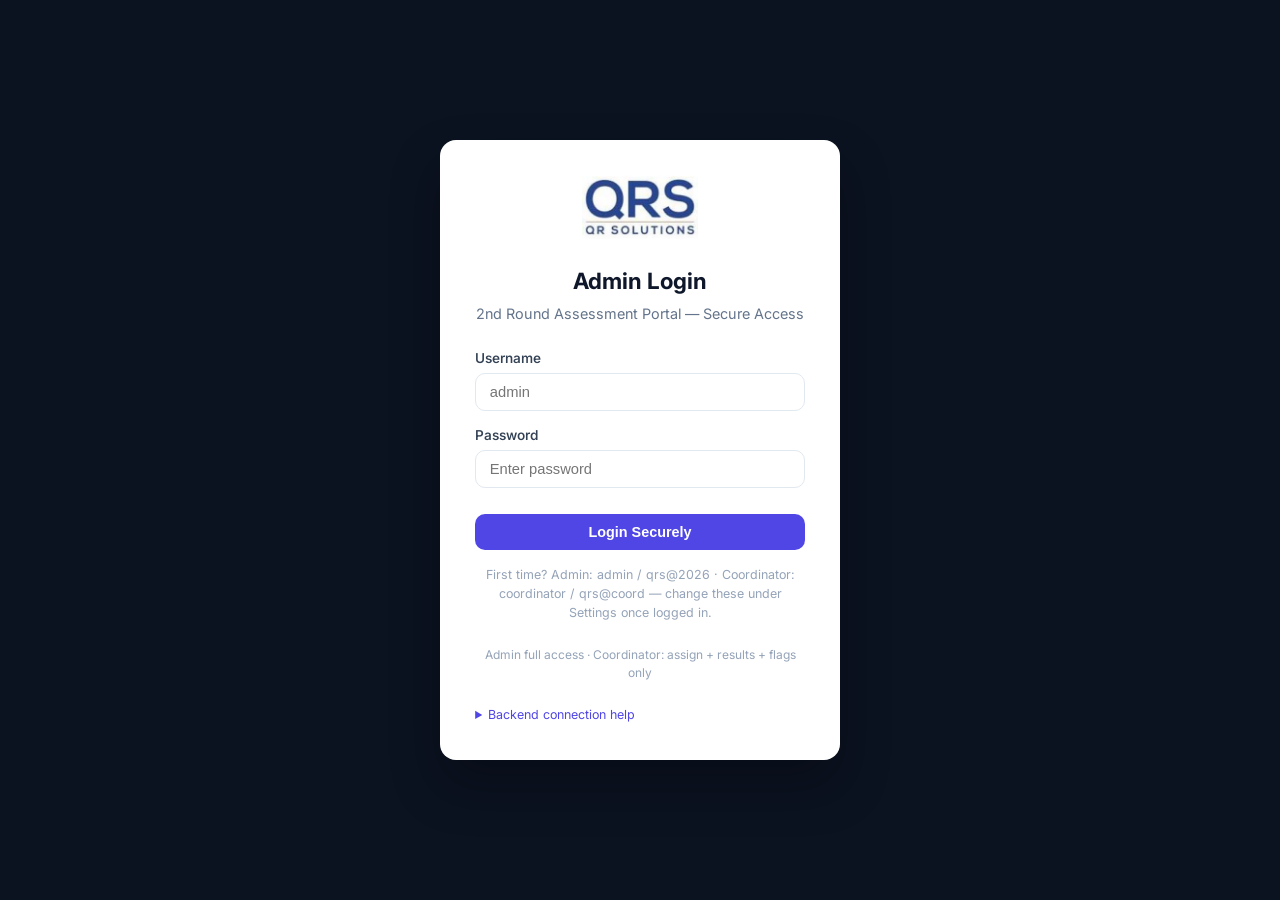
==== commit 54632a07: "Initial commit" ====
--- a/admin.html
+++ b/admin.html
@@ -10,6 +10,7 @@
   <script src="https://cdn.jsdelivr.net/npm/chart.js@4.4.1/dist/chart.umd.min.js"></script>
   <style>
     .login-screen {
+    
       min-height: 100vh;
       display: flex;
       align-items: center;
@@ -336,7 +337,7 @@
   <div id="loginScreen" class="login-screen">
     <div class="login-box">
       <div style="text-align:center; margin-bottom:1.2rem;">
-        <img src="qrs-logo.png" alt="QRS" style="height:48px;width:auto;background:#fff;border-radius:8px;padding:6px 10px;">
+        <img src="qrs-logo.png" alt="QRS" style="height:64px;width:auto;">
       </div>
       <h1>Admin Login</h1>
       <p>2nd Round Assessment Portal — Secure Access</p>
@@ -357,9 +358,9 @@
       <details style="margin-top:0.9rem;font-size:0.78rem;color:#64748b;">
         <summary style="cursor:pointer;color:#4f46e5;">Backend connection help</summary>
         <p style="margin:0.5rem 0 0.35rem;">If login says it cannot reach the server, open the site from:</p>
-        <p style="margin:0;word-break:break-all;"><a href="https://qrs-assessment.onrender.com/admin.html" target="_blank" rel="noopener">https://qrs-assessment.onrender.com/admin.html</a></p>
+        <p style="margin:0;word-break:break-all;"><a href="https://YOUR-APP.koyeb.app/admin.html" target="_blank" rel="noopener">https://YOUR-APP.koyeb.app/admin.html</a></p>
         <p style="margin:0.45rem 0 0;">Or set backend URL (then click Login again):</p>
-        <input type="text" id="loginBackendUrl" placeholder="https://qrs-assessment.onrender.com" style="width:100%;margin-top:0.3rem;padding:0.4rem 0.55rem;border:1px solid #e2e8f0;border-radius:8px;font-size:0.8rem;">
+        <input type="text" id="loginBackendUrl" placeholder="https://YOUR-APP.koyeb.app" style="width:100%;margin-top:0.3rem;padding:0.4rem 0.55rem;border:1px solid #e2e8f0;border-radius:8px;font-size:0.8rem;">
         <button type="button" class="btn btn-outline" style="width:100%;margin-top:0.4rem;padding:0.4rem;font-size:0.8rem;" onclick="saveLoginBackendUrl()">Save backend URL</button>
         <button type="button" class="btn btn-outline" style="width:100%;margin-top:0.35rem;padding:0.4rem;font-size:0.8rem;" onclick="clearLoginBackendUrl()">Clear saved URL (use default)</button>
         <p id="loginBackendHint" style="margin:0.4rem 0 0;font-size:0.72rem;color:#94a3b8;"></p>
@@ -372,11 +373,12 @@
     <header class="header">
       <div class="container">
         <div class="logo">
-          <img src="qrs-logo.png" alt="QRS" style="height:34px;width:auto;background:#fff;border-radius:6px;padding:3px 6px;margin-right:8px;">
+          <img src="qrs-logo.png" alt="QRS" style="height:38px;width:auto;background:#fff;border-radius:6px;padding:3px 8px;margin-right:10px;">
           QRS Admin
           <span class="logo-badge">2ND ROUND</span>
         </div>
         <div style="display:flex;align-items:center;gap:1rem;">
+          <span id="mediaPendingBadge" onclick="scrollToMediaPending()" style="display:none;cursor:pointer;font-size:0.78rem;padding:0.2rem 0.55rem;border-radius:999px;background:#0ea5e9;color:#fff;font-weight:600;">🖼 0 media</span>
           <span id="helpUnreadBadge" onclick="document.getElementById('helpSupportList')?.scrollIntoView({behavior:'smooth'})" style="display:none;cursor:pointer;font-size:0.78rem;padding:0.2rem 0.55rem;border-radius:999px;background:#f59e0b;color:#fff;font-weight:600;">💬 0</span>
           <button id="soundAlertToggle" onclick="toggleSoundAlerts()" title="Play a sound when a live candidate is flagged" style="font-size:0.78rem;padding:0.25rem 0.6rem;border-radius:999px;border:1px solid rgba(255,255,255,0.3);background:rgba(255,255,255,0.15);color:#fff;cursor:pointer;">🔔 Alerts: On</button>
           <span id="headerRoleBadge" style="font-size:0.8rem;padding:0.2rem 0.55rem;border-radius:999px;background:rgba(255,255,255,0.15);">Admin</span>
@@ -441,10 +443,16 @@
           <button class="btn btn-primary" onclick="restoreLocalToBackend()">⬆ Restore browser → server</button>
           <button class="btn btn-outline" onclick="exportCSV()">Export CSV</button>
           <button class="btn btn-outline" onclick="cleanupOldMedia(7)" title="Clear photos/videos older than 7 days">🧹 Clear media &gt;7 days</button>
+          <button class="btn btn-outline" onclick="downloadAllMediaThenClear()" title="Save all photos/videos to your PC, then delete from Supabase">💾 Download all media → clear server</button>
         </div>
         <div class="card" style="border:1px solid #fca5a5;background:#fef2f2;margin-bottom:1rem;">
           <h2 class="card-title" style="color:#991b1b;">⚡ Needs action</h2>
           <div id="needsActionList"><p style="color:#64748b;font-size:0.9rem;">All clear.</p></div>
+        </div>
+        <div class="card" style="border:1px solid #fbbf24;background:#fffbeb;margin-bottom:1rem;">
+          <h2 class="card-title" style="color:#b45309;">⏳ Pending review <span id="pendingReviewCount" class="badge" style="background:#fef3c7;color:#92400e;">0</span></h2>
+          <p style="font-size:0.85rem;color:#64748b;margin:0 0 0.6rem;">Completed tests waiting for coding / voice marks (not final yet).</p>
+          <div id="pendingReviewList"><p style="color:#64748b;font-size:0.9rem;">None — all reviewed.</p></div>
         </div>
         <div class="kpi-strip" id="kpiStrip"></div>
         <div class="card" id="activityDigestCard" style="border:1px solid #a5b4fc;background:linear-gradient(135deg,#eef2ff,#f8fafc);margin-bottom:1rem;">
@@ -507,7 +515,7 @@
               <h2 class="card-title" style="margin-bottom:0.2rem;">💬 Candidate Support Chat</h2>
               <p style="font-size:0.85rem;color:var(--muted);margin:0;">Messages candidates send via <strong>Chat support</strong> on the test page. Refreshes with the live panel every few seconds.</p>
             </div>
-            <button class="btn btn-outline" style="padding:0.35rem 0.75rem;font-size:0.85rem;" onclick="renderHelpSupport();updateHelpBadge();">Refresh</button>
+            <button class="btn btn-outline" style="padding:0.35rem 0.75rem;font-size:0.85rem;" onclick="renderHelpSupport();updateHelpBadge(); updateMediaBadge();">Refresh</button>
           </div>
         </div>
         <div class="card" style="margin-top:1rem;">
@@ -532,7 +540,7 @@
                 <option value="wordpress">WordPress</option>
                 <option value="hr">HR</option>
                 <option value="finance">Finance</option>
-                <option value="data_analytics">Data Analytics</option>
+                <option value="data_analytics">Data Analyst</option>
               </select>
             </div>
             <div class="form-group">
@@ -541,6 +549,7 @@
                 <option value="fresher">Fresher</option>
                 <option value="intern">Intern</option>
                 <option value="experienced">Experienced</option>
+                <option value="pro">Pro (2+ years)</option>
               </select>
             </div>
             <div class="form-group">
@@ -579,11 +588,15 @@
             <input type="checkbox" id="autoEmailOnCreate" checked style="width:auto;">
             📧 Automatically email this link to the candidate (no-reply style)
           </label>
-          <label style="display:flex;align-items:center;gap:0.5rem;margin-top:0.65rem;font-size:0.88rem;font-weight:500;cursor:pointer;">
-            <input type="checkbox" id="allowMobile" style="width:auto;">
-            📱 Allow candidate to take this test on mobile/tablet (default: laptop only — not for using phone while on laptop)
-          </label>
-          <small style="display:block;color:var(--muted);margin:0.25rem 0 0 1.6rem;font-size:0.8rem;">If unchecked, phones and tablets are blocked. Enable only when you intentionally allow mobile.</small>
+          <div class="form-group" style="margin-top:0.85rem;">
+            <label for="deviceMode">Allowed device (one mode per test)</label>
+            <select id="deviceMode" style="max-width:360px;">
+              <option value="laptop" selected>💻 Laptop / desktop only</option>
+              <option value="mobile">📱 Mobile / tablet only</option>
+              <option value="both">💻📱 Laptop or mobile (either)</option>
+            </select>
+            <small style="display:block;color:var(--muted);margin-top:0.35rem;font-size:0.8rem;">Candidate must use the selected device type. Default is laptop only.</small>
+          </div>
           <label style="display:flex;align-items:center;gap:0.5rem;margin-top:0.65rem;font-size:0.88rem;font-weight:500;cursor:pointer;">
             <input type="checkbox" id="storePhotos" checked style="width:auto;">
             📷 Store proctor photos (1 photo every 1 minute)
@@ -625,8 +638,8 @@
           <p style="font-size:0.88rem;color:var(--muted);margin-bottom:0.8rem;">
             One candidate per line, comma-separated:<br>
             <code style="background:#f1f5f9;padding:0.15rem 0.4rem;border-radius:4px;">Name, Email, Mobile, Role, Level, Duration(min), Available From, Link Valid(hrs)</code><br>
-            Role values: salesforce, pc, integration, testing, database, infra, wordpress, hr, finance, data_analytics &nbsp;•&nbsp;
-            Level values: fresher, intern, experienced<br>
+            Bulk invites default to <strong>laptop only</strong>. Role values: salesforce, pc, integration, testing, database, infra, wordpress, hr, finance, data_analytics (Data Analyst) &nbsp;•&nbsp;
+            Level values: fresher, intern, experienced, pro (pro = 2+ years of experience)<br>
             The last 3 columns are optional — leave blank for default duration, immediate availability, and a 24-hour link. Dates use <code style="background:#f1f5f9;padding:0.1rem 0.3rem;border-radius:4px;">YYYY-MM-DDTHH:MM</code> (e.g. 2026-09-15T10:00).
           </p>
           <textarea id="bulkInput" class="code-area" style="min-height:160px;background:#fff;color:#0f172a;font-family:'Fira Code',monospace;font-size:0.85rem;" placeholder="Priya Sharma, priya@email.com, 9876543210, salesforce, fresher
@@ -660,7 +673,7 @@
               <option value="wordpress">WordPress</option>
               <option value="hr">HR</option>
               <option value="finance">Finance</option>
-              <option value="data_analytics">Data Analytics</option>
+              <option value="data_analytics">Data Analyst</option>
             </select>
             <select id="filterStatus" onchange="renderResults()">
               <option value="">All Status</option>
@@ -684,6 +697,7 @@
             <input type="text" id="filterSearch" placeholder="Search name / email..." oninput="renderResults()">
             <button class="btn btn-outline" onclick="exportCSV()">Export CSV</button>
           <button class="btn btn-outline" onclick="cleanupOldMedia(7)" title="Clear photos/videos older than 7 days">🧹 Clear media &gt;7 days</button>
+          <button class="btn btn-outline" onclick="downloadAllMediaThenClear()" title="Save all photos/videos to your PC, then delete from Supabase">💾 Download all media → clear server</button>
             <button class="btn btn-outline" onclick="downloadBackup()">⬇ Backup JSON</button>
             <button class="btn btn-outline" onclick="renderResults(true)">Sort by Score</button>
             <button class="btn btn-outline" onclick="openComparePanel()">Compare 2</button>
@@ -789,12 +803,13 @@
               <option value="wordpress">WordPress</option>
               <option value="hr">HR</option>
               <option value="finance">Finance</option>
-                <option value="data_analytics">Data Analytics</option>
+                <option value="data_analytics">Data Analyst</option>
             </select>
             <select id="simLevel">
               <option value="fresher">Fresher</option>
               <option value="intern">Intern</option>
               <option value="experienced">Experienced</option>
+              <option value="pro">Pro (2+ years)</option>
             </select>
             <button class="btn btn-primary" onclick="runSimilarityCheck()">Run Check</button>
           </div>
@@ -834,12 +849,13 @@
               <option value="wordpress">WordPress</option>
               <option value="hr">HR</option>
               <option value="finance">Finance</option>
-                <option value="data_analytics">Data Analytics</option>
+                <option value="data_analytics">Data Analyst</option>
             </select>
             <select id="qbankLevel" onchange="loadQBankWorkingSet()">
               <option value="fresher">Fresher</option>
               <option value="intern">Intern</option>
               <option value="experienced">Experienced</option>
+              <option value="pro">Pro (2+ years)</option>
             </select>
             <label style="display:flex;align-items:center;gap:0.4rem;font-size:0.85rem;">Duration (min)
               <input type="number" id="qbankDuration" min="1" max="600" style="width:80px;" onchange="qbankSetDuration(this.value)">
@@ -921,6 +937,8 @@
           <hr style="margin:1.4rem 0;border:none;border-top:1px solid var(--border);">
 
           <h3 style="font-size:0.95rem;margin-bottom:0.6rem;">Data Backup</h3>
+          <p style="font-size:0.85rem;color:#64748b;margin:0 0 0.75rem;">Photos fill Supabase quickly. After review: <strong>Download media → clear server</strong> saves files to your PC and deletes them online. Scores stay.</p>
+          <button class="btn btn-outline" style="margin-bottom:0.75rem;" onclick="downloadAllMediaThenClear()">💾 Download all media → clear server</button>
           <p style="font-size:0.85rem;color:var(--muted);margin-bottom:0.7rem;">
             All data currently lives in this browser's storage only. Download a backup regularly — clearing browser data or using a different browser/device loses everything not backed up.
           </p>
@@ -1114,25 +1132,27 @@
 
 
     // Shared backend URL. Override with localStorage key `qrs_backend_base` if admin.html is hosted separately.
-    const DEFAULT_BACKEND_BASE = (typeof location !== 'undefined' && location.origin && location.protocol !== 'file:') ? location.origin.replace(/\/$/, '') : 'https://qrs-assessment-l7gp.onrender.com';
+    const DEFAULT_BACKEND_BASE = (typeof location !== 'undefined' && location.origin && location.protocol !== 'file:') ? location.origin.replace(/\/$/, '') : 'https://YOUR-APP.koyeb.app';
     function resolveBackendBase() {
+      try {
+        if (location.protocol === 'http:' || location.protocol === 'https:') {
+          const host = location.hostname || '';
+          // Served by the backend itself (Render etc.): same origin is always right.
+          // A stale saved URL must NOT override it, or login/API calls go to a dead host.
+          if (host && host !== 'localhost' && host !== '127.0.0.1') {
+            return location.origin.replace(/\/$/, '');
+          }
+        }
+      } catch (e) {}
       try {
         const stored = (localStorage.getItem('qrs_backend_base') || '').trim();
         if (stored) return stored.replace(/\/$/, '');
       } catch (e) {}
-      // When admin.html is served by the same Flask/Render host, use same origin
       try {
         if (location.protocol === 'http:' || location.protocol === 'https:') {
-          const host = location.hostname || '';
-          // Production host (Render etc.)
-          if (host && host !== 'localhost' && host !== '127.0.0.1') {
-            return location.origin.replace(/\/$/, '');
-          }
           // Local Flask on :5000
-          if (location.port === '5000' || !location.port) {
-            return location.origin.replace(/\/$/, '');
-          }
-          // Static server (e.g. :8080) → talk to local Flask
+          if (location.port === '5000' || !location.port) return location.origin.replace(/\/$/, '');
+          // Static server (e.g. :8080) -> talk to local Flask
           return 'http://127.0.0.1:5000';
         }
       } catch (e) {}
@@ -1192,73 +1212,84 @@
       location.reload();
     }
 
+    // fetch with a timeout; Render free tier can take 30-60s to wake up
+    async function fetchWithTimeout(url, opts, ms) {
+      const ctl = (typeof AbortController !== 'undefined') ? new AbortController() : null;
+      const timer = ctl ? setTimeout(function () { ctl.abort(); }, ms) : null;
+      try {
+        return await fetch(url, Object.assign({}, opts, ctl ? { signal: ctl.signal } : {}));
+      } finally { if (timer) clearTimeout(timer); }
+    }
+
+    let __loginBusy = false;
     async function doLogin() {
+      if (__loginBusy) return;
       const user = document.getElementById('loginUser').value.trim();
       const pass = document.getElementById('loginPass').value;
       const err = document.getElementById('loginError');
+      const btn = document.querySelector('#loginScreen .btn-primary');
       err.style.display = 'none';
       if (!user || !pass) {
         err.style.display = 'block';
         err.textContent = 'Enter username and password.';
         return;
       }
-      // Refresh base in case user just saved it
       try { BACKEND_BASE = resolveBackendBase(); } catch (e) {}
       const bases = [];
       const push = (u) => { if (u && !bases.includes(u)) bases.push(u); };
       push(BACKEND_BASE);
-      push(DEFAULT_BACKEND_BASE);
       try {
         if (location.protocol === 'http:' || location.protocol === 'https:') push(location.origin.replace(/\/$/, ''));
       } catch (e) {}
-
+      push(DEFAULT_BACKEND_BASE);
+
+      __loginBusy = true;
+      const setBtn = (t) => { if (btn) { btn.disabled = (t !== null); btn.textContent = t || 'Login Securely'; } };
       let lastErr = '';
-      for (const base of bases) {
-        try {
-          const res = await fetch(base + '/api/admin/login', {
-            method: 'POST',
-            headers: { 'Content-Type': 'application/json' },
-            body: JSON.stringify({ user: user, pass: pass })
-          });
-          const data = await res.json().catch(() => ({}));
-          if (res.ok && data.ok) {
-            BACKEND_BASE = base;
-            try { localStorage.setItem('qrs_backend_base', base); } catch (e) {}
-            ssSet('qrs_admin_logged', '1');
-            ssSet('qrs_admin_token', data.token || '');
-            ssSet('qrs_admin_user', data.user || user);
-            ssSet('qrs_admin_role', data.role || 'admin');
-            document.getElementById('loginScreen').style.display = 'none';
-            document.getElementById('adminApp').style.display = 'block';
-            const badge = document.getElementById('headerRoleBadge');
-            if (badge) badge.textContent = (data.role === 'admin' ? 'Admin' : 'Coordinator');
-            if (typeof applyRoleVisibility === 'function') applyRoleVisibility();
-            if (typeof applyAccentColor === 'function') applyAccentColor();
-            if (typeof refreshAll === 'function') refreshAll();
-            if (typeof pullFromBackend === 'function') {
-              pullFromBackend().then(function(){
-                if (typeof refreshAll === 'function') refreshAll();
+      try {
+        for (const base of bases) {
+          // up to 2 attempts per base: 1st can hit a sleeping Render instance
+          for (let attempt = 1; attempt <= 2; attempt++) {
+            setBtn(attempt === 1 ? 'Signing in…' : 'Server waking up, retrying…');
+            try {
+              const res = await fetchWithTimeout(base + '/api/admin/login', {
+                method: 'POST',
+                headers: { 'Content-Type': 'application/json' },
+                body: JSON.stringify({ user: user, pass: pass })
+              }, attempt === 1 ? 25000 : 45000);
+              const data = await res.json().catch(() => ({}));
+              if (res.ok && data.ok && data.token) {
+                BACKEND_BASE = base;
+                try { localStorage.setItem('qrs_backend_base', base); } catch (e) {}
+                ssSet('qrs_admin_logged', '1');
+                ssSet('qrs_admin_token', data.token);
+                ssSet('qrs_admin_user', data.user || user);
+                ssSet('qrs_admin_role', data.role || 'admin');
+                document.getElementById('loginPass').value = '';
+                await showApp();               // applies role UI, pulls data, renders
                 if (typeof openDefaultTab === 'function') openDefaultTab();
-              });
-            } else if (typeof openDefaultTab === 'function') {
-              openDefaultTab();
+                return;
+              }
+              if (res.status === 401 || res.status === 429) {
+                err.style.display = 'block';
+                err.textContent = data.error || 'Invalid username or password.';
+                return;
+              }
+              lastErr = 'HTTP ' + res.status + ' from ' + base;
+            } catch (e) {
+              lastErr = (e && e.name === 'AbortError') ? 'Timed out waiting for ' + base : ((e && e.message) ? e.message : String(e));
+              console.warn('Login fetch failed for', base, e);
             }
-            return;
           }
-          if (res.status === 401) {
-            err.style.display = 'block';
-            err.textContent = data.error || 'Invalid username or password.';
-            return;
-          }
-          lastErr = 'HTTP ' + res.status + ' from ' + base;
-        } catch (e) {
-          lastErr = (e && e.message) ? e.message : String(e);
-          console.warn('Login fetch failed for', base, e);
-        }
-      }
-      err.style.display = 'block';
-      err.innerHTML = 'Could not reach the backend server.<br><small style="color:#991b1b;">Tried: ' + bases.join(' · ') +
-        '</small><br><small>1) Open <a href="https://qrs-assessment.onrender.com/admin.html" style="color:#4f46e5;">qrs-assessment.onrender.com/admin.html</a> (not a local file).<br>2) Wait 30–60s if Render was sleeping, then try again.<br>3) Or expand “Backend connection help” below and set the URL.</small>';
+        }
+        err.style.display = 'block';
+        err.innerHTML = 'Could not reach the backend server.<br><small style="color:#991b1b;">Tried: ' + bases.join(' · ') +
+          (lastErr ? '<br>' + lastErr : '') +
+          '</small><br><small>1) Open <a href="https://YOUR-APP.koyeb.app/admin.html" style="color:#4f46e5;">YOUR-APP.koyeb.app/admin.html</a> (not a local file).<br>2) If the host was sleeping/cold-starting, wait a minute and try again.<br>3) Or expand “Backend connection help” below and set the URL.</small>';
+      } finally {
+        __loginBusy = false;
+        setBtn(null);
+      }
     }
 
     function saveLoginBackendUrl() {
@@ -1266,7 +1297,7 @@
       const hint = document.getElementById('loginBackendHint');
       let v = (el && el.value ? el.value : '').trim().replace(/\/$/, '');
       if (!v) {
-        if (hint) hint.textContent = 'Enter a URL like https://qrs-assessment.onrender.com';
+        if (hint) hint.textContent = 'Enter a URL like https://YOUR-APP.koyeb.app';
         return;
       }
       if (!/^https?:\/\//i.test(v)) v = 'https://' + v;
@@ -1375,7 +1406,11 @@
       refreshAll();
     }
 
-    if (ssGet('qrs_admin_logged') === '1') showApp();
+    if (ssGet('qrs_admin_logged') === '1') {
+      const __restore = function () { showApp().catch(function (e) { console.error('Session restore failed', e); }); };
+      if (document.readyState === 'loading') document.addEventListener('DOMContentLoaded', __restore);
+      else setTimeout(__restore, 0);
+    }
 
     document.getElementById('loginPass').addEventListener('keydown', e => {
       if (e.key === 'Enter') doLogin();
@@ -1494,7 +1529,7 @@
       if (name === 'dashboard') renderDashboard();
       if (name === 'live') renderLiveMonitor();
       if (name === 'results') renderResults();
-      if (name === 'support') { renderHelpSupport(); updateHelpBadge(); }
+      if (name === 'support') { renderHelpSupport(); updateHelpBadge(); updateMediaBadge(); }
       if (name === 'analytics') { renderAnalyticsCharts(); renderFlagTypeChart(); }
       if (name === 'shortlist') renderShortlist();
       if (name === 'flags') renderFlagged();
@@ -1703,7 +1738,7 @@
     async function restoreLocalToBackend() {
       const local = getAssessments();
       if (!local.length) return alert('No candidates saved in this browser to restore.');
-      if (!confirm('Upload ' + local.length + ' candidate(s) from this browser to the server?\n\nUse this after Render wiped disk data.')) return;
+      if (!confirm('Upload ' + local.length + ' candidate(s) from this browser to the server?\n\nUse this if the backend lost its stored candidates (e.g. a redeploy without a database).')) return;
       let ok = 0, fail = 0;
       for (const rec of local) {
         try {
@@ -1833,7 +1868,28 @@
     }
 
     // ===== Coordinator role locks =====
+    
+    function readDeviceModeFromForm() {
+      const el = document.getElementById('deviceMode');
+      const v = el ? (el.value || 'laptop') : 'laptop';
+      if (v === 'mobile' || v === 'both' || v === 'laptop') return v;
+      return 'laptop';
+    }
+    function deviceModeFromRecord(a) {
+      if (!a) return 'laptop';
+      if (a.deviceMode === 'mobile' || a.deviceMode === 'both' || a.deviceMode === 'laptop') return a.deviceMode;
+      // legacy
+      return a.allowMobile ? 'both' : 'laptop';
+    }
+    function deviceModeLabel(mode) {
+      if (mode === 'mobile') return '<span class="badge-mobile-ok">📱 Mobile only</span>';
+      if (mode === 'both') return '<span class="badge-mobile-ok">💻📱 Laptop or mobile</span>';
+      return '<span class="badge-mobile-no">💻 Laptop only</span>';
+    }
+
     const ALL_ROLES = ['salesforce','pc','integration','testing','database','infra','wordpress','hr','finance','data_analytics'];
+    const ROLE_LABELS = { salesforce:'Salesforce', pc:'Project Coordinator', integration:'Integration', testing:'Testing', database:'Database', infra:'Infra', wordpress:'WordPress', hr:'HR', finance:'Finance', data_analytics:'Data Analyst', data_analyst:'Data Analyst' };
+    function roleLabel(r) { return ROLE_LABELS[r] || (r ? String(r) : ''); }
 
     function getCoordRoleLocks() {
       try {
@@ -2131,7 +2187,8 @@
 
       const record = {
         id, token, name, email, mobile, role, level,
-        allowMobile: document.getElementById('allowMobile') ? document.getElementById('allowMobile').checked : false,
+        deviceMode: (typeof readDeviceModeFromForm === 'function' ? readDeviceModeFromForm() : 'laptop'),
+        allowMobile: (typeof readDeviceModeFromForm === 'function' ? readDeviceModeFromForm() !== 'laptop' : false),
         storePhotos: document.getElementById('storePhotos') ? document.getElementById('storePhotos').checked : true,
         duration,
         defaultDuration: assessmentData.duration,
@@ -2168,9 +2225,12 @@
         document.getElementById('testLink').href = fullUrl;
         document.getElementById('testLink').textContent = fullUrl;
         const unlockText = scheduledAt ? new Date(scheduledAt).toLocaleString() : 'Available immediately (no schedule lock)';
-        const mobileBadge = (document.getElementById('allowMobile') && document.getElementById('allowMobile').checked)
-          ? '<span class="badge-mobile-ok">📱 Can take test on mobile</span>'
-          : '<span class="badge-mobile-no">💻 Laptop only</span>';
+        const dm = (typeof readDeviceModeFromForm === 'function') ? readDeviceModeFromForm() : 'laptop';
+        const mobileBadge = (typeof deviceModeLabel === 'function')
+          ? deviceModeLabel(dm)
+          : (dm === 'mobile' ? '<span class="badge-mobile-ok">📱 Mobile only</span>'
+            : (dm === 'both' ? '<span class="badge-mobile-ok">💻📱 Laptop or mobile</span>'
+            : '<span class="badge-mobile-no">💻 Laptop only</span>'));
         document.getElementById('linkDetails').innerHTML =
           '<div style="margin-top:0.65rem;padding:0.85rem 1rem;background:#eef2ff;border:1px solid #c7d2fe;border-radius:12px;font-size:0.9rem;line-height:1.55;">' +
           '<div style="font-weight:700;margin-bottom:0.4rem;color:#3730a3;">Link timing</div>' +
@@ -2210,7 +2270,7 @@
         document.getElementById('candName').value = '';
         document.getElementById('candEmail').value = '';
         document.getElementById('candMobile').value = '';
-        if (document.getElementById('allowMobile')) document.getElementById('allowMobile').checked = false;
+        if (document.getElementById('deviceMode')) document.getElementById('deviceMode').value = 'laptop';
         if (document.getElementById('storePhotos')) document.getElementById('storePhotos').checked = true;
         document.getElementById('scheduledAt').value = '';
         document.getElementById('linkValidity').value = '24';
@@ -2353,6 +2413,8 @@
       const avgScore = scores.length ? Math.round(scores.reduce((s,v) => s+v, 0) / scores.length) : 0;
 
       if (typeof renderKpiStrip === 'function') renderKpiStrip(list);
+      try { updateMediaBadge(); } catch (e) {}
+      try { renderPendingReview(); } catch (e) { console.warn(e); }
       try { renderActivityDigest(); } catch (e) { console.warn(e); }
 
       document.getElementById('statGrid').innerHTML =
@@ -2374,7 +2436,7 @@
         options: { responsive: true, plugins: { legend: { position: 'bottom' } } }
       });
 
-      const roles = ['salesforce','testing','database','integration','infra','wordpress','hr','pc','finance'];
+      const roles = ['salesforce','testing','database','integration','infra','wordpress','hr','pc','finance','data_analytics'];
       const roleAvgs = roles.map(r => {
         const items = completed.filter(a => a.role === r && a.score !== null);
         return items.length ? Math.round(items.reduce((s,a) => s + a.score, 0) / items.length) : 0;
@@ -2491,10 +2553,60 @@
       }
       return '—';
     }
+    function hasPendingManualMarks(a) {
+      // Coding / voice not yet reviewed → do not treat MCQ-only total as final PASS/FAIL
+      if (isFinalScored(a)) return false;
+      if (a.codingScore != null && a.codingScore !== '') {
+        // coding entered but maybe still want final — if final not set, still provisional unless coding+mcq covers
+      }
+      const pendingCoding = (a.codingMarksPending && Number(a.codingMarksPending) > 0) &&
+        (a.codingScore === null || a.codingScore === undefined || a.codingScore === '');
+      let pendingVoice = (a.voiceMarksPending && Number(a.voiceMarksPending) > 0) &&
+        (a.voiceScore === null || a.voiceScore === undefined || a.voiceScore === '');
+      // Infer coding/voice pending from question bank when flags not stored
+      let inferCoding = false;
+      try {
+        if (typeof QUESTION_BANK !== 'undefined' && QUESTION_BANK[a.role] && QUESTION_BANK[a.role][a.level]) {
+          const qs = QUESTION_BANK[a.role][a.level].questions || [];
+          const hasCode = qs.some(function(q) { return q.type === 'coding'; });
+          const hasVoice = qs.some(function(q) { return q.type === 'voice'; });
+          if (hasCode && (a.codingScore === null || a.codingScore === undefined || a.codingScore === '')) inferCoding = true;
+          if (hasVoice && (a.voiceScore === null || a.voiceScore === undefined || a.voiceScore === '')) pendingVoice = true;
+        }
+      } catch (e) {}
+      return !!(pendingCoding || inferCoding || pendingVoice);
+    }
+
     function resultBadge(a) {
+      if (a.status === 'in-progress') {
+        return '<span class="badge" style="background:#dbeafe;color:#1d4ed8;">LIVE</span>';
+      }
+      if (a.status === 'pending' || a.status === 'missed' || a.status === 'expired') {
+        return '<span class="badge" style="background:#f1f5f9;color:#64748b;">—</span>';
+      }
       const hasScore = a.score != null && a.score !== '';
       const calc = (!hasScore && !isFinalScored(a)) ? computeMcqFromAnswers(a) : null;
-      if (a.status !== 'completed' && !hasScore && !isFinalScored(a) && !calc) return '—';
+      if (!hasScore && !isFinalScored(a) && !calc && a.status !== 'completed' && a.status !== 'flagged') {
+        return '—';
+      }
+      // Only show PASS/FAIL after final review (or pure MCQ exams with no coding/voice)
+      if (!isFinalScored(a) && hasPendingManualMarks(a)) {
+        return '<span class="badge" style="background:#fef3c7;color:#b45309;">Pending review</span>';
+      }
+      if (!isFinalScored(a) && (hasScore || calc) && a.status === 'completed') {
+        // Pure MCQ (finance/intern style) — allow pass/fail on auto score
+        if (!hasPendingManualMarks(a)) {
+          const t = totalScore(a);
+          const pass = getPassMark();
+          if (t >= pass) return '<span class="badge" style="background:#d1fae5;color:#065f46;">PASS</span>';
+          return '<span class="badge" style="background:#fee2e2;color:#991b1b;">FAIL</span>';
+        }
+        return '<span class="badge" style="background:#fef3c7;color:#b45309;">Pending review</span>';
+      }
+      if (!hasScore && !isFinalScored(a) && !calc) {
+        if (a.status === 'flagged') return '<span class="badge" style="background:#ffedd5;color:#c2410c;">Flagged</span>';
+        return '—';
+      }
       const t = totalScore(a);
       const pass = getPassMark();
       if (t >= pass) return '<span class="badge" style="background:#d1fae5;color:#065f46;">PASS</span>';
@@ -2638,7 +2750,7 @@
         const id = 'ASMT-' + Date.now().toString(36).toUpperCase() + '-' + i;
         const token = Math.random().toString(36).substring(2, 12);
         const record = {
-          id, token, name, email, mobile: mobile || '', role: roleKey, level: levelKey, allowMobile: false, storePhotos: true,
+          id, token, name, email, mobile: mobile || '', role: roleKey, level: levelKey, deviceMode: 'laptop', allowMobile: false, storePhotos: true,
           duration, defaultDuration: assessmentData.duration, extraMinutes: 0,
           scheduledAt, linkValidityHours, linkValidFrom, expiresAt,
           totalMarks: 100, status: 'pending',
@@ -2941,7 +3053,22 @@
       notifInitialized = true;
     }
     pollForEvents();
-    setInterval(pollForEvents, 8000);
+    setInterval(function() {
+      pollForEvents();
+      // Live results: pull server data and refresh tables
+      if (typeof pullFromBackend === 'function') {
+        pullFromBackend().then(function() {
+          if (typeof healAssessmentRecords === 'function') {
+            try { healAssessmentRecords(); } catch (e) {}
+          }
+          if (typeof refreshAll === 'function') refreshAll();
+        }).catch(function() {
+          if (typeof refreshAll === 'function') refreshAll();
+        });
+      } else if (typeof refreshAll === 'function') {
+        refreshAll();
+      }
+    }, 8000);
 
 
     function emailSummary() {
@@ -3175,6 +3302,9 @@
           '<div class="sep"></div>' +
           '<button type="button" onclick="closeAllMenus(); printReport(\'' + a.id + '\')">📄 Print report</button>' +
           '<button type="button" onclick="closeAllMenus(); printResultCard(\'' + a.id + '\')">🪪 Print result card</button>' +
+          '<button type="button" onclick="closeAllMenus(); sendResultCardEmail(\'' + a.id + '\')">📧 Email result card</button>' +
+          '<button type="button" onclick="closeAllMenus(); createResultCardLink(\'' + a.id + '\')">🪪 Result card link (5h)</button>' +
+          (isAdmin() ? '<button type="button" onclick="closeAllMenus(); downloadCandidateMediaToDevice(\'' + a.id + '\', true)">💾 Download media → clear server</button>' : '') +
           (isAdmin() ? '<div class="sep"></div><button type="button" class="danger" onclick="closeAllMenus(); deleteCandidate(\'' + a.id + '\')">🗑 Delete candidate</button>' : '') +
         '</div></div></td></tr>'
       ).join('') : '<tr><td colspan="11" style="text-align:center;color:#94a3b8;">No matching results</td></tr>';
@@ -3197,9 +3327,205 @@
     }
 
 
+
+    // ----- Free on-device "AI" code review (no API key / no cost) -----
+    function analyzeCodeAnswer(text, maxMarks) {
+      maxMarks = maxMarks || 25;
+      const raw = String(text || '');
+      const code = raw.trim();
+      const len = code.length;
+      const lines = code ? code.split(/\r?\n/).length : 0;
+      const lower = code.toLowerCase();
+
+      const signals = [];
+      let score = 0; // 0–100 quality signal
+
+      // Length / effort
+      if (len >= 50) { score += 12; signals.push('Meets minimum length'); }
+      else if (len >= 20) { score += 6; signals.push('Short answer — some attempt'); }
+      else if (len > 0) { score += 2; signals.push('Very short — little content'); }
+      else { signals.push('Empty answer'); }
+
+      if (lines >= 5) { score += 10; signals.push(lines + ' lines of text'); }
+      else if (lines >= 2) { score += 5; signals.push(lines + ' lines'); }
+
+      // Structure signals
+      const hasBraces = /[\{\}]/.test(code);
+      const hasParens = /\(.*\)/.test(code);
+      const hasSemicolon = /;/.test(code);
+      const hasIndent = /^[ \t]+/m.test(code);
+      if (hasBraces) { score += 8; signals.push('Uses blocks { }'); }
+      if (hasParens) { score += 4; signals.push('Uses function/call style ( )'); }
+      if (hasIndent) { score += 4; signals.push('Has indentation'); }
+
+      // Language keywords (multi-language soft match)
+      const kwGroups = [
+        ['function', 'def ', 'void ', 'public ', 'private ', 'class ', 'return '],
+        ['if ', 'else', 'for ', 'while ', 'switch', 'case '],
+        ['select ', 'from ', 'where ', 'insert ', 'update '],
+        ['console.', 'print(', 'system.out', 'echo ', 'printf'],
+        ['try', 'catch', 'except', 'throw'],
+        ['const ', 'let ', 'var ', 'int ', 'string ', 'boolean']
+      ];
+      let kwHits = 0;
+      kwGroups.forEach(function(group) {
+        if (group.some(function(k) { return lower.indexOf(k) >= 0; })) kwHits++;
+      });
+      score += Math.min(20, kwHits * 5);
+      if (kwHits >= 2) signals.push('Looks like real code keywords');
+      else if (kwHits === 1) signals.push('Some code-like keywords');
+
+      // Comments / explanation (effort even if wrong)
+      if (/\/\/|#|\/\*/.test(code)) { score += 6; signals.push('Includes comments'); }
+      if (/\b(because|approach|logic|step|explain)\b/i.test(code)) {
+        score += 5; signals.push('Has explanation text');
+      }
+
+      // Red flags
+      const risks = [];
+      if (len > 0 && len < 30) risks.push('Too short for full solution');
+      if (len > 80 && kwHits === 0 && !hasBraces) risks.push('Long text but little code structure');
+      if (/(lorem ipsum|asdf|test test|aaaa)/i.test(code)) {
+        risks.push('Possible placeholder / spam text');
+        score = Math.max(0, score - 15);
+      }
+      // Copy-paste density: very long single line
+      if (code.split(/\n/).some(function(l) { return l.length > 400; })) {
+        risks.push('Very long single line (possible paste)');
+      }
+
+      score = Math.max(0, Math.min(100, score));
+
+      // Suggested marks proportional to maxMarks
+      let suggested = Math.round((score / 100) * maxMarks);
+      // Floor for any real attempt
+      if (len >= 50 && suggested < Math.max(3, Math.round(maxMarks * 0.12))) {
+        suggested = Math.max(3, Math.round(maxMarks * 0.12));
+      }
+      if (len === 0) suggested = 0;
+
+      let effort = 'None';
+      if (score >= 70) effort = 'Strong';
+      else if (score >= 40) effort = 'Partial';
+      else if (score >= 15) effort = 'Weak';
+      else effort = 'None';
+
+      let summary = '';
+      if (len === 0) summary = 'No coding answer submitted.';
+      else if (effort === 'Strong') summary = 'Solid structure and length — review correctness, then award mid–high coding marks.';
+      else if (effort === 'Partial') summary = 'Clear attempt with some structure. Code may be incomplete or wrong — still deserves partial marks for effort.';
+      else if (effort === 'Weak') summary = 'Minimal attempt. Consider a few marks if they showed any reasoning.';
+      else summary = 'Little or no meaningful coding effort.';
+
+      return {
+        length: len,
+        lines: lines,
+        score: score,
+        suggestedMarks: suggested,
+        maxMarks: maxMarks,
+        effort: effort,
+        signals: signals,
+        risks: risks,
+        summary: summary
+      };
+    }
+
+    function getCodingAnswersForReview(a) {
+      const out = [];
+      if (!a || !a.answers) return out;
+      let qs = [];
+      try {
+        if (typeof QUESTION_BANK !== 'undefined' && QUESTION_BANK[a.role] && QUESTION_BANK[a.role][a.level]) {
+          qs = QUESTION_BANK[a.role][a.level].questions || [];
+        }
+      } catch (e) {}
+      const codingQs = qs.filter(function(q) { return q.type === 'coding'; });
+      if (codingQs.length) {
+        codingQs.forEach(function(q, i) {
+          const ans = a.answers[q.id];
+          if (ans == null || String(ans).trim() === '') return;
+          out.push({
+            id: q.id,
+            title: q.question || q.text || ('Coding Q' + (i + 1)),
+            marks: q.marks || 25,
+            answer: String(ans)
+          });
+        });
+      }
+      // Fallback: any long text answer not matched as MCQ index
+      if (!out.length) {
+        Object.keys(a.answers).forEach(function(k) {
+          const v = a.answers[k];
+          if (typeof v === 'string' && v.trim().length >= 40) {
+            out.push({ id: k, title: 'Coding / written answer (' + k + ')', marks: 25, answer: v });
+          }
+        });
+      }
+      return out;
+    }
+
+    function buildAiCodeReviewHtml(a) {
+      const items = getCodingAnswersForReview(a);
+      if (!items.length) {
+        return '<div style="margin-top:1rem;padding:0.75rem;background:#f8fafc;border:1px solid #e2e8f0;border-radius:10px;font-size:0.88rem;color:#64748b;">No coding answers found for AI review.</div>';
+      }
+      let totalSuggest = 0;
+      let maxTotal = 0;
+      let bestEffort = 'None';
+      const order = { None: 0, Weak: 1, Partial: 2, Strong: 3 };
+      let html = '<div style="margin-top:1rem;padding:0.9rem;background:linear-gradient(135deg,#f5f3ff,#eef2ff);border:1px solid #c4b5fd;border-radius:12px;">';
+      html += '<strong>🤖 AI code review</strong> <small style="color:#64748b;">(on-device analysis — free, no external API)</small>';
+      html += '<p style="font-size:0.8rem;color:#64748b;margin:0.35rem 0 0.6rem;">Looks at length, structure, keywords, and comments — not full correctness. You still decide final marks.</p>';
+      items.forEach(function(item, idx) {
+        const r = analyzeCodeAnswer(item.answer, item.marks);
+        totalSuggest += r.suggestedMarks;
+        maxTotal += r.maxMarks;
+        if ((order[r.effort] || 0) > (order[bestEffort] || 0)) bestEffort = r.effort;
+        const effortColor = r.effort === 'Strong' ? '#059669' : (r.effort === 'Partial' ? '#d97706' : (r.effort === 'Weak' ? '#ea580c' : '#94a3b8'));
+        html += '<div style="margin-bottom:0.75rem;padding:0.7rem;background:#fff;border:1px solid #e2e8f0;border-radius:10px;">';
+        html += '<div style="font-weight:600;font-size:0.88rem;margin-bottom:0.35rem;">Q' + (idx + 1) + ' · ' + String(item.title).slice(0, 120).replace(/</g,'&lt;') + ' <span style="color:#64748b;font-weight:500;">(' + item.marks + 'm)</span></div>';
+        html += '<pre style="margin:0 0 0.5rem;padding:0.55rem;background:#0f172a;color:#e2e8f0;border-radius:8px;font-size:0.78rem;max-height:140px;overflow:auto;white-space:pre-wrap;word-break:break-word;">' + String(item.answer).slice(0, 2500).replace(/</g,'&lt;') + (item.answer.length > 2500 ? '\n…' : '') + '</pre>';
+        html += '<div style="font-size:0.85rem;margin-bottom:0.3rem;"><span style="font-weight:700;color:' + effortColor + ';">Effort: ' + r.effort + '</span> · Quality signal ' + r.score + '/100 · <strong>Suggested ' + r.suggestedMarks + '/' + r.maxMarks + '</strong></div>';
+        html += '<div style="font-size:0.82rem;color:#334155;margin-bottom:0.25rem;">' + r.summary + '</div>';
+        if (r.signals.length) html += '<div style="font-size:0.78rem;color:#059669;">✓ ' + r.signals.slice(0, 5).join(' · ') + '</div>';
+        if (r.risks.length) html += '<div style="font-size:0.78rem;color:#b45309;">⚠ ' + r.risks.join(' · ') + '</div>';
+        html += '</div>';
+      });
+      totalSuggest = Math.min(getCodingMaxMarks(a), totalSuggest);
+      html += '<div style="display:flex;flex-wrap:wrap;gap:0.5rem;align-items:center;margin-top:0.35rem;">';
+      html += '<span style="font-size:0.9rem;">Combined suggestion: <strong>' + totalSuggest + '</strong> coding marks · overall effort <strong>' + bestEffort + '</strong></span>';
+      html += '<button type="button" class="btn btn-primary" style="padding:0.35rem 0.75rem;font-size:0.82rem;" onclick="applyAiCodingSuggestion(\'' + a.id + '\',' + totalSuggest + ',\'' + bestEffort + '\')">Apply suggested marks + effort</button>';
+      html += '</div></div>';
+      return html;
+    }
+
+    function applyAiCodingSuggestion(id, marks, effort) {
+      const cEl = document.getElementById('codingScoreInput');
+      const eEl = document.getElementById('codingEffortSelect');
+      if (cEl) {
+        cEl.value = marks;
+        cEl.dispatchEvent(new Event('input'));
+      }
+      if (eEl && effort) eEl.value = effort;
+      if (typeof updateReviewTotalPreview === 'function') updateReviewTotalPreview(id);
+      showToast('Applied AI suggestion: ' + marks + ' coding marks · ' + effort + ' effort — review then Save');
+    }
+
     function getCodingMaxMarks(a) {
-      if (a.codingMarksPending != null && a.codingMarksPending !== '') return Number(a.codingMarksPending) || 50;
-      // Infer from answers: if any long text answer exists, allow up to 50
+      if (a.codingMarksPending != null && a.codingMarksPending !== '') {
+        const n = Number(a.codingMarksPending);
+        if (!isNaN(n) && n > 0) return n;
+      }
+      // Prefer live question bank totals (fresher 20, experienced 40, pro 60, etc.)
+      try {
+        if (typeof QUESTION_BANK !== 'undefined' && a.role && a.level &&
+            QUESTION_BANK[a.role] && QUESTION_BANK[a.role][a.level]) {
+          const qs = QUESTION_BANK[a.role][a.level].questions || [];
+          const sum = qs.filter(function(q) { return q.type === 'coding'; })
+            .reduce(function(s, q) { return s + (Number(q.marks) || 0); }, 0);
+          if (sum > 0) return sum;
+        }
+      } catch (e) {}
       if (a.answers) {
         const hasCode = Object.keys(a.answers).some(function(k) {
           const v = a.answers[k];
@@ -3207,7 +3533,23 @@
         });
         if (hasCode) return 50;
       }
-      return 50;
+      return 40;
+    }
+    function getVoiceMaxMarks(a) {
+      if (a.voiceMarksPending != null && a.voiceMarksPending !== '') {
+        const n = Number(a.voiceMarksPending);
+        if (!isNaN(n) && n > 0) return n;
+      }
+      try {
+        if (typeof QUESTION_BANK !== 'undefined' && a.role && a.level &&
+            QUESTION_BANK[a.role] && QUESTION_BANK[a.role][a.level]) {
+          const qs = QUESTION_BANK[a.role][a.level].questions || [];
+          const sum = qs.filter(function(q) { return q.type === 'voice'; })
+            .reduce(function(s, q) { return s + (Number(q.marks) || 0); }, 0);
+          if (sum > 0) return sum;
+        }
+      } catch (e) {}
+      return 40;
     }
     function updateReviewTotalPreview(id) {
       const a = getAssessments().find(function(x) { return x.id === id; });
@@ -3251,7 +3593,8 @@
       if (eEl) a.codingEffort = eEl.value || '';
       if (vEl && vEl.value !== '') {
         const v = parseInt(vEl.value, 10);
-        if (isNaN(v) || v < 0 || v > 50) return alert('Voice score must be 0-50');
+        const maxV = (typeof getVoiceMaxMarks === 'function') ? getVoiceMaxMarks(a) : 40;
+        if (isNaN(v) || v < 0 || v > maxV) return alert('Voice score must be 0–' + maxV);
         a.voiceScore = v;
       }
       // Auto final = MCQ + coding + voice
@@ -3273,6 +3616,13 @@
       }
       if (tEl) a.tag = tEl.value || '';
       if (nEl) a.adminNote = nEl.value || '';
+      const hrEl = document.getElementById('hrReplyToNote');
+      if (hrEl) {
+        a.hrReplyToNote = (hrEl.value || '').trim();
+        a.hrReplyAt = new Date().toISOString();
+      }
+      const shareEl = document.getElementById('hrReplyShareOnCard');
+      if (shareEl) a.hrReplyShareOnCard = !!shareEl.checked;
       list[idx] = a;
       saveOneAssessment(list, id);
       logActivity('Saved review', a.name + ' · final ' + final + (a.codingEffort ? ' · effort ' + a.codingEffort : ''));
@@ -3284,11 +3634,13 @@
     function saveVoiceScore(id) {
       const el = document.getElementById('voiceScoreInput');
       if (!el) return;
-      const v = parseInt(el.value, 10);
-      if (isNaN(v) || v < 0 || v > 50) return alert('Voice score must be 0-50');
       const list = getAssessments();
       const idx = list.findIndex(x => x.id === id);
-      if (idx === -1) return;
+      if (idx === -1) return alert('Candidate not found');
+      const a = list[idx];
+      const v = parseInt(el.value, 10);
+      const maxV = (typeof getVoiceMaxMarks === 'function') ? getVoiceMaxMarks(a) : 40;
+      if (isNaN(v) || v < 0 || v > maxV) return alert('Voice score must be 0–' + maxV);
       list[idx].voiceScore = v;
       saveOneAssessment(list, id);
       alert('Voice score saved: ' + v);
@@ -3301,7 +3653,14 @@
       if (!a) return alert('Candidate not found');
       const pass = typeof getPassMark === 'function' ? getPassMark() : 60;
       const total = typeof totalScore === 'function' ? totalScore(a) : (a.score != null ? a.score : 0);
-      const result = (a.score !== null && total >= pass) ? 'PASS' : (a.score !== null ? 'FAIL' : 'PENDING');
+      let result = 'PENDING';
+      if (typeof isFinalScored === 'function' && isFinalScored(a)) {
+        result = total >= pass ? 'PASS' : 'FAIL';
+      } else if (a.score !== null && typeof hasPendingManualMarks === 'function' && !hasPendingManualMarks(a)) {
+        result = total >= pass ? 'PASS' : 'FAIL';
+      } else if (a.score !== null) {
+        result = 'PENDING REVIEW';
+      }
       const w = window.open('', '_blank', 'noopener,noreferrer');
       if (!w) {
         alert('Pop-up blocked. Allow pop-ups for this site to print reports.');
@@ -3357,7 +3716,7 @@
         '.grid figcaption{font-size:0.62rem;color:#64748b;text-align:center;margin-top:2px;}' +
         '@media print { .grid{grid-template-columns:repeat(6,1fr);} }' +
         '</style></head><body>');
-      w.document.write('<img src="qrs-logo.png" style="height:40px;"><h1>Proctoring Record</h1>');
+      w.document.write('<img src="qrs-logo.png" style="height:48px;"><h1>Proctoring Record</h1>');
       w.document.write('<p style="color:#64748b;font-size:0.85rem;margin:0;">Generated ' + new Date().toLocaleString() + '</p>');
       w.document.write('<table>' +
         '<tr><th>Candidate</th><td>' + a.name + '</td></tr>' +
@@ -3410,7 +3769,7 @@
       if (!el) return;
       el.innerHTML = list.length ? list.map((a,i) => {
         const t = totalScore(a);
-        const res = t >= pass ? '<span class="badge" style="background:#d1fae5;color:#065f46;">PASS</span>' : '<span class="badge" style="background:#fee2e2;color:#991b1b;">FAIL</span>';
+        const res = (typeof resultBadge === 'function') ? resultBadge(a) : (t >= pass ? 'PASS' : 'FAIL');
         return '<tr><td><strong>#' + (i+1) + '</strong></td><td>' + a.name + '<br><small style="color:#64748b">' + a.email + '</small></td><td>' + a.role + '</td><td>' + a.level + '</td><td>' + (a.score !== null ? a.score : '—') + '</td><td>' + (a.voiceScore !== undefined ? a.voiceScore : '—') + '</td><td><strong>' + t + '</strong></td><td>' + res + '</td><td>' + (a.flags ? a.flags.length : 0) + '</td></tr>';
       }).join('') : '<tr><td colspan="9" style="text-align:center;color:#94a3b8;">No completed assessments yet</td></tr>';
     }
@@ -3589,14 +3948,15 @@
         const list = getAssessments();
         const i = list.findIndex(x => x.id === id);
         if (i >= 0) { list[i].helpUnreadAdmin = false; saveOneAssessment(list, id); }
-        updateHelpBadge();
+        updateHelpBadge(); updateMediaBadge();
       }
       let html =
         '<div class="detail-row"><span>Candidate</span><strong>' + a.name + '</strong></div>' +
         '<div class="detail-row"><span>Email</span><span>' + a.email + '</span></div>' +
         '<div class="detail-row"><span>Mobile</span><span>' + (a.mobile || '—') + '</span></div>' +
         '<div class="detail-row"><span>Role / Level</span><span>' + a.role + ' / ' + a.level + '</span></div>' +
-        '<div class="detail-row"><span>Take test on</span><span>' + (a.allowMobile ? '<span class="badge-mobile-ok">📱 Mobile or laptop</span>' : '<span class="badge-mobile-no">💻 Laptop only</span>') + '</span></div>' +
+        '<div class="detail-row"><span>Take test on</span><span>' + (typeof deviceModeLabel === 'function' ? deviceModeLabel(deviceModeFromRecord(a)) : (a.allowMobile ? 'Mobile or laptop' : 'Laptop only')) + '</span></div>' +
+        '<div class="detail-row"><span>Device lock</span><span>' + (a.deviceLockId ? ('🔒 Locked' + (isAdmin() ? ' <button class="btn btn-outline" style="padding:0.15rem 0.45rem;font-size:0.72rem;" onclick="clearDeviceLock(\'' + a.id + '\')">Unlock device</button>' : '')) : 'Not started') + '</span></div>' +
         '<div class="detail-row"><span>IP / device</span><span style="font-size:0.85rem;word-break:break-all;">' + (a.lastSeenIp || a.clientIp || '—') + (a.userAgent ? '<br><small style="color:#64748b;">' + String(a.userAgent).slice(0,100).replace(/</g,'&lt;') + '</small>' : '') + '</span></div>' +
         '<div class="detail-row"><span>Status</span><span>' + statusBadge(a.status, a) + (a.statusNote ? ' — ' + a.statusNote : '') + '</span></div>' +
         '<div class="detail-row"><span>MCQ (auto)</span><strong>' + (a.score != null ? a.score + ' / 100' : 'Not submitted') + (a.mcqCount != null ? ' <small style="color:#64748b;">(' + (a.mcqCorrect||0) + '/' + a.mcqCount + ' correct)</small>' : '') + '</strong></div>' +
@@ -3604,7 +3964,7 @@
         '<div class="detail-row"><span>Final score</span><strong style="color:' + (isFinalScored(a) ? '#059669' : '#b45309') + ';">' +
           (isFinalScored(a) ? (totalScore(a) + ' / 100 · Final') : (a.score != null || a.voiceScore != null ? (totalScore(a) + ' / 100 · Provisional') : '—')) +
         '</strong></div>' +
-        '<div class="detail-row"><span>Total / Result</span><strong>' + totalScore(a) + ' · ' + (a.score !== null ? (totalScore(a) >= getPassMark() ? 'PASS' : 'FAIL') : '—') + '</strong></div>' +
+        '<div class="detail-row"><span>Total / Result</span><strong>' + totalScore(a) + ' · ' + (typeof resultBadge === 'function' ? resultBadge(a).replace(/<[^>]+>/g,'') : '—') + '</strong></div>' +
         '<div class="detail-row"><span>Created</span><span>' + new Date(a.createdAt).toLocaleString() + '</span></div>' +
         '<div class="detail-row"><span>Test Duration</span><span>' + (a.duration || '—') + ' min</span></div>' +
         '<div class="detail-row"><span>Scheduled Start</span><span>' + (a.scheduledAt ? new Date(a.scheduledAt).toLocaleString() : 'Any time') + '</span></div>' +
@@ -3620,9 +3980,12 @@
         '<div style="font-size:0.9rem;line-height:1.45;">' + (typeof buildProctorSummary === 'function' ? buildProctorSummary(a).html : ((a.flags && a.flags.length) ? a.flags.length + ' flags' : 'No flags')) + '</div></div>' +
         '<div class="detail-row"><span>Extra time</span><span>' + (a.extraMinutes || 0) + ' min</span></div>';
 
+      try { html += buildAiCodeReviewHtml(a); } catch (e) { console.warn('AI code review', e); }
+
       // Coding + voice + effort review panel
       const mcqShow = (a.score != null && a.score !== '') ? Number(a.score) : 0;
-      const codingMax = (typeof getCodingMaxMarks === 'function') ? getCodingMaxMarks(a) : (a.codingMarksPending || 50);
+      const codingMax = (typeof getCodingMaxMarks === 'function') ? getCodingMaxMarks(a) : (a.codingMarksPending || 40);
+      const voiceMax = (typeof getVoiceMaxMarks === 'function') ? getVoiceMaxMarks(a) : (a.voiceMarksPending || 40);
       const codingVal = (a.codingScore != null && a.codingScore !== '') ? a.codingScore : '';
       const effortVal = a.codingEffort || '';
       html += '<div style="margin-top:1rem;padding:0.9rem;background:#f8fafc;border-radius:10px;border:1px solid #e2e8f0;">' +
@@ -3643,8 +4006,8 @@
         '<option value="Partial"' + (effortVal==='Partial'?' selected':'') + '>Partial / tried</option>' +
         '<option value="Weak"' + (effortVal==='Weak'?' selected':'') + '>Weak / little effort</option>' +
         '<option value="None"' + (effortVal==='None'?' selected':'') + '>No real attempt</option></select></div>' +
-        '<div><label style="font-size:0.8rem;color:#64748b;">Voice (0–50, optional)</label><br>' +
-        '<input type="number" id="voiceScoreInput" min="0" max="50" value="' + (a.voiceScore !== undefined && a.voiceScore !== null ? a.voiceScore : '') + '" oninput="updateReviewTotalPreview(\'' + id + '\')" style="max-width:120px;margin-top:0.25rem;"></div>' +
+        '<div><label style="font-size:0.8rem;color:#64748b;">Voice (0–' + voiceMax + ', optional)</label><br>' +
+        '<input type="number" id="voiceScoreInput" min="0" max="' + voiceMax + '" value="' + (a.voiceScore !== undefined && a.voiceScore !== null ? a.voiceScore : '') + '" oninput="updateReviewTotalPreview(\'' + id + '\')" style="max-width:120px;margin-top:0.25rem;"></div>' +
         '<div><label style="font-size:0.8rem;color:#64748b;">Final total (0–100)</label><br>' +
         '<input type="number" id="finalScoreInput" min="0" max="100" value="' + (isFinalScored(a) ? a.finalScore : Math.min(100, mcqShow + (Number(codingVal)||0))) + '" style="max-width:120px;margin-top:0.25rem;"></div>' +
         '<div><label style="font-size:0.8rem;color:#64748b;">Tag</label><br>' +
@@ -3655,19 +4018,80 @@
         '<option value="Rejected"' + (a.tag==='Rejected'?' selected':'') + '>Rejected</option></select></div></div>' +
         '<div style="margin-top:0.65rem;"><label style="font-size:0.8rem;color:#64748b;">Admin review note (effort, code quality, interview tips)</label>' +
         '<textarea id="adminReviewNote" style="width:100%;min-height:70px;margin-top:0.25rem;border:1px solid #e2e8f0;border-radius:8px;padding:0.5rem;font-family:inherit;">' + (a.adminNote || '') + '</textarea></div>' +
-        (a.candidateFeedback ? '<div style="margin-top:0.6rem;padding:0.55rem;background:#ecfdf5;border-radius:8px;font-size:0.87rem;"><strong>Candidate note:</strong> ' + String(a.candidateFeedback).replace(/</g,'&lt;') + '</div>' : '') +
+        (a.candidateFeedback || a.jobMotivation ? '' : '') +
         '<button class="btn btn-primary" style="margin-top:0.55rem;padding:0.35rem 0.75rem;font-size:0.85rem;" onclick="saveReviewPanel(\'' + id + '\')">Save review</button></div>';
 
-      if (a.candidateFeedback) {
-        html += '<div style="margin-top:0.9rem;padding:0.85rem;background:#f0fdf4;border:1px solid #86efac;border-radius:10px;">' +
-          '<strong>Candidate note</strong>' +
-          (a.feedbackAt ? ' <small style="color:#64748b;">(' + new Date(a.feedbackAt).toLocaleString() + ')</small>' : '') +
-          '<div style="margin-top:0.4rem;font-size:0.92rem;white-space:pre-wrap;">' + String(a.candidateFeedback).replace(/</g,'&lt;') + '</div></div>';
-      }
+      const candNote = a.candidateFeedback || a.jobMotivation || '';
+      html += '<div style="margin-top:1rem;padding:1.1rem 1.25rem;background:#fff;border:1px solid #cbd5e1;border-radius:12px;box-shadow:0 1px 2px rgba(15,23,42,0.04);">' +
+        '<div style="font-size:0.72rem;font-weight:700;letter-spacing:0.06em;text-transform:uppercase;color:#64748b;margin-bottom:0.5rem;">HR only · Candidate note &amp; your reply</div>' +
+        '<div style="margin-bottom:0.85rem;">' +
+        '<div style="font-size:0.8rem;font-weight:700;color:#4f46e5;margin-bottom:0.3rem;">Candidate — What\'s on their mind</div>' +
+        (a.feedbackAt ? '<div style="font-size:0.78rem;color:#94a3b8;margin-bottom:0.4rem;">Submitted ' + new Date(a.feedbackAt).toLocaleString() + '</div>' : '') +
+        (candNote
+          ? '<div style="font-family:Georgia,\'Times New Roman\',Times,serif;font-size:1.02rem;line-height:1.7;color:#1e293b;white-space:pre-wrap;border-left:3px solid #6366f1;padding-left:0.9rem;background:#f8fafc;padding:0.75rem 0.9rem;border-radius:0 8px 8px 0;">' + String(candNote).replace(/</g,'&lt;') + '</div>'
+          : '<div style="color:#94a3b8;font-size:0.9rem;">No note submitted yet.</div>') +
+        '</div>' +
+        '<div>' +
+        '<div style="font-size:0.8rem;font-weight:700;color:#059669;margin-bottom:0.3rem;">HR reply to their note</div>' +
+        '<textarea id="hrReplyToNote" maxlength="2000" placeholder="Write your reply to the candidate\'s thoughts (saved with review)…" style="width:100%;min-height:90px;border:1px solid #bbf7d0;border-radius:10px;padding:0.65rem 0.85rem;font-family:Georgia,\'Times New Roman\',Times,serif;font-size:0.98rem;line-height:1.6;">' +
+        String(a.hrReplyToNote || '').replace(/</g,'&lt;').replace(/"/g,'&quot;') + '</textarea>' +
+        (a.hrReplyAt ? '<div style="font-size:0.78rem;color:#94a3b8;margin-top:0.35rem;">Last saved ' + new Date(a.hrReplyAt).toLocaleString() + '</div>' : '') +
+        '<label style="display:flex;align-items:center;gap:0.4rem;margin-top:0.5rem;font-size:0.82rem;color:#475569;cursor:pointer;">' +
+        '<input type="checkbox" id="hrReplyShareOnCard" style="width:auto;" ' + (a.hrReplyShareOnCard ? 'checked' : '') + '> Show this HR reply on the candidate result card</label>' +
+        '<div style="margin-top:0.65rem;"><button type="button" class="btn btn-primary" style="padding:0.4rem 0.9rem;font-size:0.85rem;" onclick="saveReviewPanel(\'' + id + '\')">Save HR reply &amp; review</button>' +
+        '<span style="font-size:0.78rem;color:#64748b;margin-left:0.5rem;">Saves reply, coding marks, and final score together</span></div>' +
+        '</div></div>';
       if (a.flags && a.flags.length) {
-        html += '<div style="margin-top:0.8rem;"><strong>Flag Reasons:</strong><ul style="margin:0.4rem 0 0 1.2rem;font-size:0.87rem;">' +
-          a.flags.map(f => '<li>' + f.reason + ' <small>(' + new Date(f.time).toLocaleString() + ')</small></li>').join('') + '</ul></div>';
-      }
+        html += '<div style="margin-top:1rem;padding:1rem 1.1rem;background:#fef2f2;border:1px solid #fecaca;border-radius:12px;">' +
+          '<div style="font-size:0.72rem;font-weight:700;letter-spacing:0.06em;text-transform:uppercase;color:#991b1b;margin-bottom:0.35rem;">HR only · Why flagged</div>' +
+          '<strong style="color:#7f1d1d;">' + a.flags.length + ' proctoring flag' + (a.flags.length === 1 ? '' : 's') + ' — full detail</strong>' +
+          '<p style="font-size:0.82rem;color:#64748b;margin:0.3rem 0 0.55rem;">Candidates only see the <em>count</em> on their result card. Full reasons below are HR-only.</p>' +
+          '<ol style="margin:0;padding-left:1.25rem;font-size:0.9rem;line-height:1.55;">' +
+          a.flags.map(function(f, i) {
+            const t = f.time ? new Date(f.time).toLocaleString() : '—';
+            return '<li style="margin-bottom:0.35rem;"><strong>' + String(f.reason || 'Flag').replace(/</g,'&lt;') + '</strong>' +
+              ' <span style="color:#64748b;font-size:0.82rem;">· ' + t + '</span></li>';
+          }).join('') +
+          '</ol></div>';
+      }
+
+      // Full answer sheet — HR only
+      try {
+        let qs = [];
+        if (typeof QUESTION_BANK !== 'undefined' && QUESTION_BANK[a.role] && QUESTION_BANK[a.role][a.level]) {
+          qs = QUESTION_BANK[a.role][a.level].questions || [];
+        }
+        if (qs.length && a.answers) {
+          html += '<div style="margin-top:1rem;padding:1rem 1.1rem;background:#fff;border:1px solid #e2e8f0;border-radius:12px;">';
+          html += '<div style="font-size:0.72rem;font-weight:700;letter-spacing:0.06em;text-transform:uppercase;color:#64748b;margin-bottom:0.35rem;">HR only · Full test answers</div>';
+          html += '<strong>Answer sheet</strong> <small style="color:#64748b;">(not shown on candidate result card)</small>';
+          html += '<div style="margin-top:0.65rem;max-height:320px;overflow-y:auto;">';
+          qs.forEach(function(q, i) {
+            const ans = a.answers[q.id];
+            const has = ans !== undefined && ans !== null && String(ans).trim() !== '';
+            let ansHtml = '<span style="color:#94a3b8;">— not answered —</span>';
+            if (has) {
+              if (q.type === 'mcq' && q.options) {
+                const idx = Number(ans);
+                const ok = Number(ans) === Number(q.correct);
+                const chosen = (q.options[idx] != null) ? q.options[idx] : ans;
+                ansHtml = '<span style="color:' + (ok ? '#059669' : '#dc2626') + ';font-weight:600;">' +
+                  String(chosen).replace(/</g,'&lt;') + '</span>' +
+                  (ok ? ' ✓' : (' ✗ <small style="color:#64748b;">correct: ' + String(q.options[q.correct] || '').replace(/</g,'&lt;') + '</small>'));
+              } else {
+                ansHtml = '<pre style="margin:0.25rem 0 0;padding:0.5rem;background:#0f172a;color:#e2e8f0;border-radius:8px;font-size:0.78rem;white-space:pre-wrap;max-height:120px;overflow:auto;">' +
+                  String(ans).slice(0, 3000).replace(/</g,'&lt;') + '</pre>';
+              }
+            }
+            html += '<div style="margin-bottom:0.75rem;padding-bottom:0.65rem;border-bottom:1px solid #f1f5f9;">';
+            html += '<div style="font-size:0.85rem;font-weight:600;">Q' + (i+1) + '. [' + (q.type||'').toUpperCase() + '] (' + (q.marks||0) + 'm)</div>';
+            html += '<div style="font-size:0.82rem;color:#475569;margin:0.2rem 0 0.35rem;">' + String(q.question || q.text || '').slice(0, 200).replace(/</g,'&lt;') + '</div>';
+            html += '<div style="font-size:0.85rem;">' + ansHtml + '</div></div>';
+          });
+          html += '</div></div>';
+        }
+      } catch (e) { console.warn(e); }
+
       const coordMediaLock = (typeof isCoordinator === 'function' && isCoordinator());
       if (coordMediaLock) {
         html += '<div style="margin-top:1rem;padding:0.75rem;background:#fff7ed;border:1px solid #fdba74;border-radius:10px;font-size:0.88rem;">Proctor photos & videos are restricted for Coordinator role. Ask Admin for full media review.</div>';
@@ -3728,8 +4152,10 @@
 html += '<div style="margin-top:1rem;display:flex;gap:0.6rem;flex-wrap:wrap;">' +
         '<button class="btn btn-primary" onclick="resendLink(\'' + id + '\')">🔗 Resend / Generate New Link</button>' +
         '<button class="btn btn-outline" onclick="printReport(\'' + id + '\')">Print / PDF Report</button>' +
+        '<button class="btn btn-outline" onclick="sendResultCardEmail(\'' + id + '\')">📧 Email result card</button>' +
+        '<button class="btn btn-outline" onclick="createResultCardLink(\'' + id + '\')">🪪 Result card link (5h)</button>' +
         '<button class="btn btn-outline" onclick="printProctorReport(\'' + id + '\')">📄 Proctoring PDF (photos/video log)</button>' +
-        (isAdmin() ? '<button class="btn btn-outline" onclick="clearCandidateMedia(\'' + id + '\')">Clear media</button> <button class="btn btn-danger" onclick="deleteCandidate(\'' + id + '\')">Delete Candidate</button>' : '') +
+        (isAdmin() ? '<button class="btn btn-outline" onclick="downloadCandidateMediaToDevice(\'' + id + '\', false)">💾 Download media to my PC</button> <button class="btn btn-outline" onclick="downloadCandidateMediaToDevice(\'' + id + '\', true)">💾 Download then clear from server</button> <button class="btn btn-outline" onclick="clearCandidateMedia(\'' + id + '\')">Clear media</button> <button class="btn btn-danger" onclick="deleteCandidate(\'' + id + '\')">Delete Candidate</button>' : '') +
         '</div>' +
         '<div id="resendResult-' + id + '" style="margin-top:0.8rem;"></div>';
       document.getElementById('detailContent').innerHTML = html;
@@ -3820,7 +4246,7 @@
             '<div class="alert alert-success">' +
               '<strong>New link generated' + (synced ? '' : ' (saved locally — server sync failed)') + ' — link copied to clipboard.</strong>' +
               '<div style="margin:0.5rem 0;word-break:break-all;"><a href="' + fullUrl + '" target="_blank" style="color:#4f46e5;">' + fullUrl + '</a></div>' +
-              '<div style="font-size:0.82rem;color:#475569;">Unlocks: ' + unlockText + ' · Expires: ' + new Date(a.expiresAt).toLocaleString() + ' · Valid for ' + (a.linkValidityHours || 24) + ' hour(s) · ' + (a.allowMobile ? '📱 Mobile or laptop OK' : '💻 Laptop only') + '</div>' +
+              '<div style="font-size:0.82rem;color:#475569;">Unlocks: ' + unlockText + ' · Expires: ' + new Date(a.expiresAt).toLocaleString() + ' · Valid for ' + (a.linkValidityHours || 24) + ' hour(s) · ' + (typeof deviceModeFromRecord === 'function' ? (deviceModeFromRecord(a)==='mobile' ? '📱 Mobile only' : (deviceModeFromRecord(a)==='both' ? '💻📱 Laptop or mobile' : '💻 Laptop only')) : (a.allowMobile ? '📱 Mobile or laptop OK' : '💻 Laptop only')) + '</div>' +
               '<div style="margin-top:0.6rem;display:flex;gap:0.5rem;flex-wrap:wrap;">' +
                 '<button class="btn btn-success" style="padding:0.35rem 0.75rem;font-size:0.85rem;" onclick="navigator.clipboard.writeText(' + JSON.stringify(fullUrl) + ').then(()=>alert(\'Link copied!\'))">Copy Link</button>' +
               '</div>' +
@@ -4006,16 +4432,108 @@
       }
     }
 
-    async function clearCandidateMedia(id) {
+
+    function triggerDataUrlDownload(dataUrl, filename) {
+      try {
+        const a = document.createElement('a');
+        a.href = dataUrl;
+        a.download = filename;
+        a.style.display = 'none';
+        document.body.appendChild(a);
+        a.click();
+        setTimeout(function() { try { document.body.removeChild(a); } catch (e) {} }, 500);
+        return true;
+      } catch (e) {
+        console.warn('download fail', filename, e);
+        return false;
+      }
+    }
+
+    async function downloadCandidateMediaToDevice(id, thenClear, opts) {
+      opts = opts || {};
+      const a = getAssessments().find(function(x) { return x.id === id; });
+      if (!a) { if (!opts.bulk) alert('Candidate not found'); return 0; }
+      const photos = (a.photoHistory && a.photoHistory.length)
+        ? a.photoHistory
+        : (a.lastPhoto ? [{ img: a.lastPhoto, at: a.lastPhotoAt }] : []);
+      const videos = a.videoHistory || [];
+      if (!photos.length && !videos.length) {
+        if (!opts.bulk) alert('No photos or videos stored for this candidate on the server.');
+        return 0;
+      }
+      const safe = String(a.name || id).replace(/[^\w\-]+/g, '_').slice(0, 40);
+      if (!opts.bulk && !opts.skipConfirm) {
+        if (!confirm(
+          'Download ' + photos.length + ' photo(s) and ' + videos.length + ' video(s) to THIS computer?\n\n' +
+          'Files save in your Downloads folder.\n' +
+          'Allow multiple downloads if the browser asks.\n' +
+          (thenClear ? '\nAfter download, media will be removed from Supabase (scores kept).' : '')
+        )) return 0;
+      }
+
+      let ok = 0;
+      for (let i = 0; i < photos.length; i++) {
+        const p = photos[i];
+        if (!p || !p.img) continue;
+        const ext = (String(p.img).indexOf('image/png') >= 0) ? 'png' : 'jpg';
+        const t = p.at ? new Date(p.at).toISOString().replace(/[:.]/g, '-') : ('p' + (i + 1));
+        if (triggerDataUrlDownload(p.img, safe + '_photo_' + (i + 1) + '_' + t + '.' + ext)) ok++;
+        await new Promise(function(r) { setTimeout(r, opts.bulk ? 180 : 250); });
+      }
+      for (let i = 0; i < videos.length; i++) {
+        const v = videos[i];
+        if (!v || !v.video) continue;
+        const t = v.at ? new Date(v.at).toISOString().replace(/[:.]/g, '-') : ('v' + (i + 1));
+        if (triggerDataUrlDownload(v.video, safe + '_video_' + (i + 1) + '_' + t + '.webm')) ok++;
+        await new Promise(function(r) { setTimeout(r, opts.bulk ? 220 : 350); });
+      }
+
+      if (!opts.bulk) {
+        alert('Started download of ' + ok + ' file(s) to your Downloads folder.\n\nIf files are blocked, click Allow on the browser download prompt.');
+      }
+
+      // Delete from server after download (keeps scores)
+      if (thenClear && ok > 0) {
+        if (opts.skipClearPrompt || opts.bulk || confirm('Download started. Remove photos/videos from Supabase now?\n\nScores and answers stay. This frees storage.')) {
+          await clearCandidateMedia(id, { silent: !!opts.bulk, skipConfirm: true, skipAlert: !!opts.bulk });
+          if (!opts.bulk) showToast('Media cleared from server — scores kept');
+        }
+      } else if (!opts.bulk && !opts.skipClearPrompt && ok > 0 && !thenClear) {
+        if (confirm('Download started. Also clear media from Supabase to free storage? (scores kept)')) {
+          await clearCandidateMedia(id, { skipConfirm: true });
+        }
+      }
+      return ok;
+    }
+
+    async function clearDeviceLock(id) {
       if (!isAdmin()) return alert('Admin only');
-      if (!confirm('Delete photos & videos for this candidate? Scores and answers will be KEPT.')) return;
+      if (!confirm('Allow this candidate to open the test on a different device? (clears device lock)')) return;
+      const list = getAssessments();
+      const idx = list.findIndex(function(x) { return x.id === id; });
+      if (idx < 0) return;
+      list[idx].deviceLockId = null;
+      list[idx].deviceLockedAt = null;
+      list[idx].sessionId = null;
+      lsSet('assessments', JSON.stringify(list));
+      try { await syncRecordToBackend(list[idx]); } catch (e) {}
+      showToast('Device lock cleared');
+      viewDetail(id);
+      refreshAll();
+    }
+
+    async function clearCandidateMedia(id, opts) {
+      opts = opts || {};
+      if (!isAdmin()) { if (!opts.silent) alert('Admin only'); return false; }
+      if (!opts.silent && !opts.skipConfirm) {
+        if (!confirm('Delete photos & videos for this candidate? Scores and answers will be KEPT.')) return false;
+      }
       try {
         const res = await fetch(`${BACKEND_BASE}/api/assessments/${encodeURIComponent(id)}/media`, {
           method: 'DELETE',
           headers: authHeaders()
         });
-        if (res.status === 401) { forceReLogin(); return; }
-        // continue even if API missing — still clear local
+        if (res.status === 401) { forceReLogin(); return false; }
       } catch (e) {
         console.warn('clear media API', e);
       }
@@ -4030,10 +4548,40 @@
         lsSet('assessments', JSON.stringify(list));
         try { await syncRecordToBackend(list[idx]); } catch (e) {}
       }
-      alert('Media cleared. Record kept.');
-      viewDetail(id);
+      if (!opts.silent) {
+        if (!opts.skipAlert) alert('Media cleared. Scores & answers kept.');
+        try { viewDetail(id); } catch (e) {}
+        refreshAll();
+      }
+      return true;
+    }
+
+    async function downloadAllMediaThenClear() {
+      if (!isAdmin()) return alert('Admin only');
+      const list = getAssessments().filter(function(a) {
+        return (a.photoHistory && a.photoHistory.length) || (a.videoHistory && a.videoHistory.length) || a.lastPhoto;
+      });
+      if (!list.length) return alert('No candidates have photos/videos stored on the server.');
+      if (!confirm(
+        'Download media for ' + list.length + ' candidate(s) to THIS PC, then DELETE media from Supabase?\n\n' +
+        '• Files go to your Downloads folder\n' +
+        '• Scores, answers, flags stay online\n' +
+        '• Allow multiple downloads if the browser asks\n\nContinue?'
+      )) return;
+      let totalFiles = 0, cleared = 0;
+      for (let i = 0; i < list.length; i++) {
+        const a = list[i];
+        showToast('Downloading ' + (i + 1) + '/' + list.length + ': ' + (a.name || a.id));
+        const n = await downloadCandidateMediaToDevice(a.id, false, { bulk: true, skipClearPrompt: true });
+        totalFiles += (n || 0);
+        await clearCandidateMedia(a.id, { silent: true, skipConfirm: true });
+        cleared++;
+        await new Promise(function(r) { setTimeout(r, 400); });
+      }
       refreshAll();
-    }
+      alert('Done.\n\nDownloaded files from ' + list.length + ' candidate(s) (~' + totalFiles + ' files started).\nCleared media from server for ' + cleared + ' candidate(s).\n\nScores and answers are still saved.');
+    }
+
 
     async function deleteCandidate(id) {
       if (!isAdmin()) return alert('Only Admin can delete candidates');
@@ -4104,7 +4652,7 @@
       if (el) el.innerHTML = bodyHtml;
       const elTab = document.getElementById('helpSupportListTab');
       if (elTab) elTab.innerHTML = bodyHtml;
-      if (typeof updateHelpBadge === 'function') updateHelpBadge();
+      if (typeof updateHelpBadge === 'function') updateHelpBadge(); if (typeof updateMediaBadge === 'function') updateMediaBadge();
     }
 
     function renderLiveCandidates() {
@@ -4343,7 +4891,48 @@
       }
     }
 
-        function updateHelpBadge() {
+    
+    function countCandidatesWithMedia() {
+      return getAssessments().filter(function(a) {
+        return (a.photoHistory && a.photoHistory.length) ||
+          (a.videoHistory && a.videoHistory.length) ||
+          !!a.lastPhoto;
+      }).length;
+    }
+
+    function updateMediaBadge() {
+      const el = document.getElementById('mediaPendingBadge');
+      if (!el) return;
+      const n = countCandidatesWithMedia();
+      if (n > 0) {
+        el.style.display = 'inline-block';
+        el.textContent = '🖼 ' + n + ' with media';
+        el.title = n + ' candidate(s) still have photos/videos on the server. Click to download & clear.';
+      } else {
+        el.style.display = 'none';
+        el.textContent = '🖼 0 media';
+      }
+    }
+
+    function scrollToMediaPending() {
+      const n = countCandidatesWithMedia();
+      if (!n) {
+        showToast('No media left on server');
+        return;
+      }
+      if (confirm(n + ' candidate(s) still have photos/videos on the server.\n\nOpen bulk download → clear now?')) {
+        if (typeof downloadAllMediaThenClear === 'function') downloadAllMediaThenClear();
+      } else {
+        // Jump to results so HR can open individuals
+        try {
+          const btn = document.querySelector('[data-tab="results"]');
+          if (btn) switchTab('results', btn);
+        } catch (e) {}
+        showToast(n + ' still have media — use Download then clear on each, or bulk from dashboard');
+      }
+    }
+
+    function updateHelpBadge() {
       const el = document.getElementById('helpUnreadBadge');
       if (!el) return;
       const n = getAssessments().filter(a => a.helpUnreadAdmin).length;
@@ -4390,6 +4979,105 @@
       t.textContent = msg;
       document.body.appendChild(t);
       setTimeout(() => t.remove(), 2200);
+    }
+
+
+
+    async function createResultCardLink(id) {
+      const a = getAssessments().find(function(x) { return x.id === id; });
+      if (!a) return alert('Candidate not found');
+      if (a.finalScore === null || a.finalScore === undefined || a.finalScore === '') {
+        if (!confirm('No final score saved yet. Save final score in Review panel first for a proper reveal.\n\nGenerate link anyway with current score?')) return;
+      }
+      try {
+        const res = await fetch(BACKEND_BASE + '/api/assessments/' + encodeURIComponent(id) + '/result-card', {
+          method: 'POST',
+          headers: authHeaders({ 'Content-Type': 'application/json' }),
+          body: JSON.stringify({
+            hours: 5,
+            force: !(a.finalScore !== null && a.finalScore !== undefined && a.finalScore !== '')
+          })
+        });
+        const data = await res.json().catch(function() { return {}; });
+        if (!res.ok || !data.ok) {
+          return alert(data.error || ('Failed: ' + res.status));
+        }
+        // Refresh local record
+        const list = getAssessments();
+        const idx = list.findIndex(function(x) { return x.id === id; });
+        if (idx >= 0) {
+          list[idx].resultCardToken = data.token;
+          list[idx].resultCardExpiresAt = data.expiresAt;
+          list[idx].resultCardRevealed = true;
+          lsSet('assessments', JSON.stringify(list));
+        }
+        const url = (location.origin.replace(/\/$/, '')) + '/result.html?id=' + encodeURIComponent(id) + '&token=' + encodeURIComponent(data.token);
+        try { await navigator.clipboard.writeText(url); } catch (e) {}
+        const box = document.getElementById('resendResult-' + id) || document.getElementById('detailContent');
+        const html =
+          '<div style="margin-top:0.75rem;padding:0.85rem;background:#ecfdf5;border:1px solid #6ee7b7;border-radius:12px;">' +
+          '<strong>Result card link created</strong> (valid 5 hours · revealed after HR review)<br>' +
+          '<input type="text" readonly value="' + url.replace(/"/g, '&quot;') + '" style="width:100%;margin:0.45rem 0;padding:0.45rem;font-size:0.8rem;border:1px solid #bbf7d0;border-radius:8px;" onclick="this.select()">' +
+          '<div style="display:flex;gap:0.4rem;flex-wrap:wrap;">' +
+          '<button type="button" class="btn btn-primary" style="padding:0.3rem 0.65rem;font-size:0.8rem;" onclick="navigator.clipboard.writeText(\'' + url.replace(/'/g, "\\'") + '\').then(function(){alert(\'Copied\')})">Copy link</button>' +
+          '<a class="btn btn-outline" style="padding:0.3rem 0.65rem;font-size:0.8rem;" href="' + url + '" target="_blank">Open</a>' +
+          '<button type="button" class="btn btn-outline" style="padding:0.3rem 0.65rem;font-size:0.8rem;" onclick="window.location.href=\'mailto:' + encodeURIComponent(a.email || '') + '?subject=' + encodeURIComponent('Your QRS Assessment Result Card') + '&body=' + encodeURIComponent('Hi ' + (a.name || '') + ',\n\nYour result card is ready (link valid for 5 hours):\n' + url + '\n\n— QRS Team') + '\'">Email link</button>' +
+          '</div>' +
+          '<small style="color:#64748b;display:block;margin-top:0.4rem;">Candidate sees: marks, flags count, time taken, finished time, strength — not internal notes.</small></div>';
+        if (document.getElementById('resendResult-' + id)) {
+          document.getElementById('resendResult-' + id).innerHTML = html;
+        } else {
+          alert('Result link (copied):\n' + url);
+        }
+        showToast('Result card link ready (5 hours)');
+      } catch (e) {
+        alert('Could not create link: ' + (e.message || e));
+      }
+    }
+
+    async function sendResultCardEmail(id) {
+      const a = getAssessments().find(function(x) { return x.id === id; });
+      if (!a) return alert('Candidate not found');
+      if (!a.email) return alert('No email on file for this candidate');
+      if (!confirm('Send result card email to ' + a.email + '?')) return;
+      const total = (typeof totalScore === 'function') ? totalScore(a) : (a.finalScore != null ? a.finalScore : a.score);
+      const passMark = (typeof getPassMark === 'function') ? getPassMark() : 60;
+      try {
+        const res = await fetch(BACKEND_BASE + '/api/assessments/' + encodeURIComponent(id) + '/send-result', {
+          method: 'POST',
+          headers: authHeaders({ 'Content-Type': 'application/json' }),
+          body: JSON.stringify({ email: a.email, totalScore: total, passMark: passMark })
+        });
+        const data = await res.json().catch(function() { return {}; });
+        if (res.ok && data.ok) {
+          showToast('Result card sent to ' + a.email);
+          alert('Result card emailed to ' + a.email);
+          return;
+        }
+        // Free fallback: open mail client with body
+        if (res.status === 503 || data.email_configured === false) {
+          const subject = data.mailto_subject || ('Your QRS Assessment Result — ' + (a.name || ''));
+          const scoreLine = (total != null ? total + ' / 100' : 'To be confirmed');
+          const body =
+            'Hi ' + (a.name || 'Candidate') + ',\n\n' +
+            'Thank you for completing the QRS second-round assessment.\n\n' +
+            'Result card\n' +
+            'Score: ' + scoreLine + '\n' +
+            'Role: ' + (a.role || '') + ' / ' + (a.level || '') + '\n' +
+            'Status: ' + (a.status || '') + '\n\n' +
+            'Our team will contact you regarding the next steps.\n\n' +
+            'Best regards,\nQRS Recruitment Team';
+          if (confirm('Server email is not set up yet (SMTP_HOST/SMTP_USER/etc. env vars can be added on your host).\n\nOpen your email app to send the result card now?')) {
+            window.location.href = 'mailto:' + encodeURIComponent(a.email) +
+              '?subject=' + encodeURIComponent(subject) +
+              '&body=' + encodeURIComponent(body);
+          }
+          return;
+        }
+        alert('Could not send: ' + (data.error || res.status));
+      } catch (e) {
+        alert('Could not reach server: ' + (e.message || e));
+      }
     }
 
     function printResultCard(id) {
@@ -4471,6 +5159,41 @@
       return justChangedIds.length;
     }
 
+
+    function listPendingReview() {
+      return getAssessments().filter(function(a) {
+        if (!a) return false;
+        if (a.status !== 'completed' && a.status !== 'flagged') return false;
+        if (typeof isFinalScored === 'function' && isFinalScored(a)) return false;
+        if (typeof hasPendingManualMarks === 'function') return hasPendingManualMarks(a);
+        // Fallback: has score but no final, and coding/voice likely
+        return a.score != null && (a.finalScore === null || a.finalScore === undefined || a.finalScore === '');
+      }).sort(function(a, b) {
+        const ta = a.completedAt ? new Date(a.completedAt).getTime() : 0;
+        const tb = b.completedAt ? new Date(b.completedAt).getTime() : 0;
+        return tb - ta;
+      });
+    }
+    function renderPendingReview() {
+      const el = document.getElementById('pendingReviewList');
+      const cnt = document.getElementById('pendingReviewCount');
+      if (!el) return;
+      const list = listPendingReview();
+      if (cnt) cnt.textContent = String(list.length);
+      if (!list.length) {
+        el.innerHTML = '<p style="color:#64748b;font-size:0.9rem;margin:0;">None — all reviewed.</p>';
+        return;
+      }
+      el.innerHTML = list.slice(0, 15).map(function(a) {
+        const when = a.completedAt ? new Date(a.completedAt).toLocaleString() : '—';
+        const mcq = a.score != null ? a.score : '—';
+        return '<div style="display:flex;justify-content:space-between;align-items:center;gap:0.6rem;padding:0.5rem 0;border-bottom:1px solid #fde68a;font-size:0.88rem;">' +
+          '<div><strong>' + (a.name || a.id) + '</strong> · ' + (a.role || '') + ' / ' + (a.level || '') +
+          '<br><small style="color:#64748b;">MCQ ' + mcq + ' · finished ' + when + '</small></div>' +
+          '<button class="btn btn-primary" style="padding:0.25rem 0.6rem;font-size:0.78rem;" onclick="viewDetail(\'' + a.id + '\')">Review</button></div>';
+      }).join('');
+    }
+
     function renderNeedsAction() {
       const el = document.getElementById('needsActionList');
       if (!el) return;
@@ -4607,6 +5330,7 @@
       try { if (typeof autoMarkMissed === "function") autoMarkMissed(); } catch (e) {}
       try { if (typeof healAssessmentRecords === "function") healAssessmentRecords(); } catch (e) {}
       try { renderDashboard(); } catch (e) { console.warn(e); }
+      try { if (typeof renderPendingReview === "function") renderPendingReview(); } catch (e) {}
       try { renderResults(); } catch (e) { console.warn(e); }
       try { renderFlagged(); } catch (e) { console.warn(e); }
       try { renderLiveCandidates(); } catch (e) { console.warn(e); }
@@ -4614,7 +5338,7 @@
       try { refreshLiveFeedIfOpen(); } catch (e) { console.warn(e); }
       try { renderHelpSupport(); } catch (e) { console.warn(e); }
       try {
-        if (typeof updateHelpBadge === 'function') updateHelpBadge();
+        if (typeof updateHelpBadge === 'function') updateHelpBadge(); if (typeof updateMediaBadge === 'function') updateMediaBadge();
         if (typeof updateBackupReminder === 'function') updateBackupReminder();
         if (typeof renderTodaySchedule === 'function') renderTodaySchedule();
       } catch (e) { console.warn(e); }
--- a/styles.css
+++ b/styles.css
@@ -182,6 +182,7 @@
 .badge-fresher { background: #e0e7ff; color: #3730a3; }
 .badge-intern { background: #fef3c7; color: #b45309; }
 .badge-experienced { background: #d1fae5; color: #047857; }
+.badge-pro { background: #fef3c7; color: #92400e; border: 1px solid #fcd34d; }
 
 /* ========== Proctor panel ========== */
 .proctor-panel {
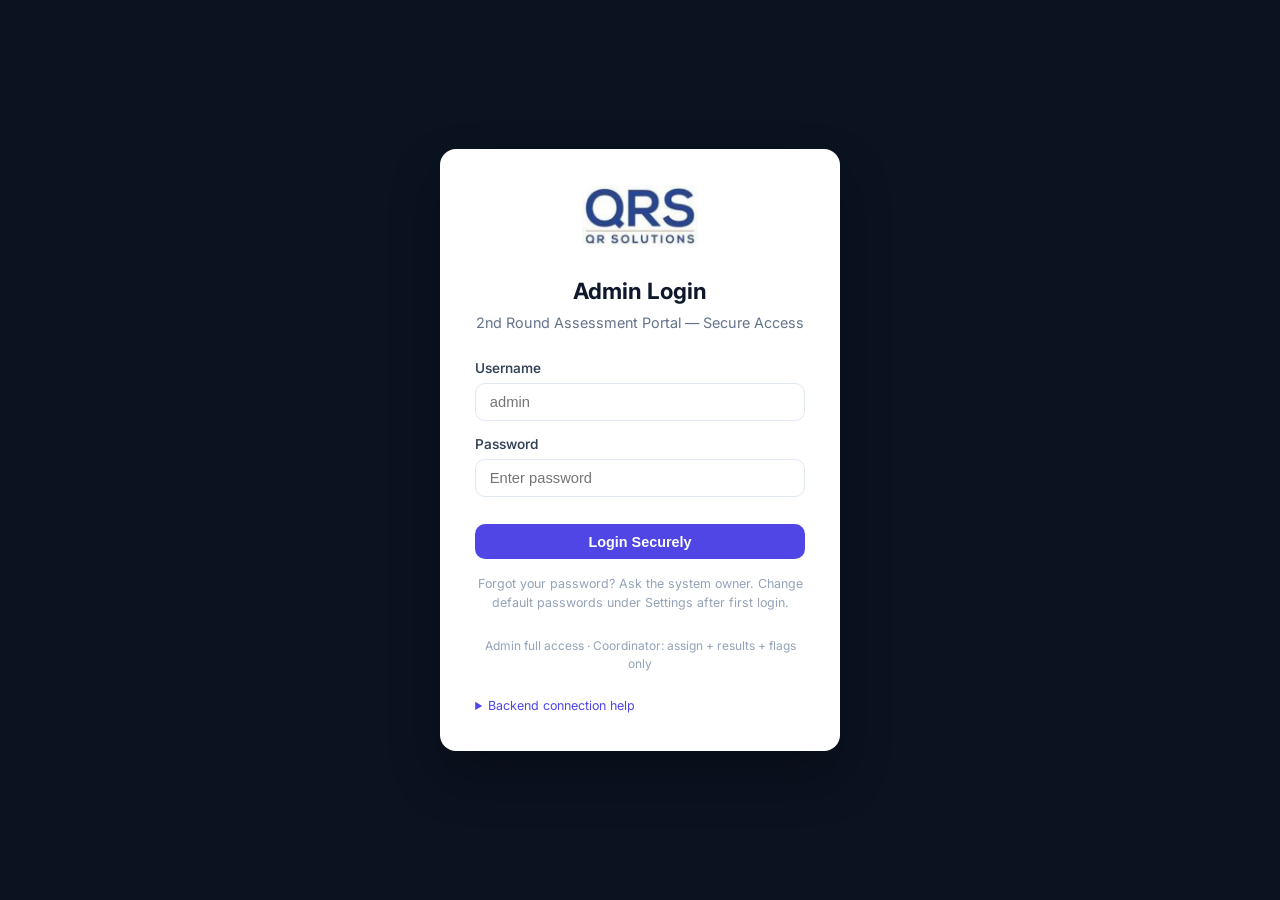
==== commit 39ad98c5: "Add files via upload" ====
--- a/admin.html
+++ b/admin.html
@@ -351,7 +351,7 @@
       </div>
       <div id="loginError" class="alert alert-danger" style="display:none; margin-top:0.8rem;"></div>
       <button class="btn btn-primary" style="width:100%; margin-top:0.8rem;" onclick="doLogin()">Login Securely</button>
-      <p style="text-align:center;margin-top:1rem;font-size:0.78rem;color:#94a3b8;">First time? Admin: admin / qrs@2026 · Coordinator: coordinator / qrs@coord — change these under Settings once logged in.</p>
+      <p style="text-align:center;margin-top:1rem;font-size:0.78rem;color:#94a3b8;">Forgot your password? Ask the system owner. Change default passwords under Settings after first login.</p>
       <p style="margin-top:0.6rem; font-size:0.75rem; color:#94a3b8; text-align:center;">
         Admin full access · Coordinator: assign + results + flags only
       </p>
@@ -438,12 +438,27 @@
           </button>
         </div>
         <div id="backupReminder" class="alert alert-warning" style="display:none;margin-bottom:1rem;"></div>
+        <div id="storageMeterCard" class="card" style="border:1px solid #7dd3fc;background:linear-gradient(135deg,#f0f9ff,#f8fafc);margin-bottom:1rem;padding:1rem 1.15rem;">
+          <div style="display:flex;justify-content:space-between;align-items:flex-start;gap:0.75rem;flex-wrap:wrap;">
+            <div>
+              <h2 class="card-title" style="margin:0 0 0.35rem;font-size:1rem;">💾 Media storage</h2>
+              <div id="storageMeterText" style="font-size:0.9rem;color:#334155;">Calculating…</div>
+              <div id="storageMeterBar" style="margin-top:0.55rem;height:8px;background:#e2e8f0;border-radius:999px;overflow:hidden;max-width:420px;">
+                <div id="storageMeterFill" style="height:100%;width:0%;background:linear-gradient(90deg,#0ea5e9,#6366f1);border-radius:999px;transition:width 0.3s;"></div>
+              </div>
+            </div>
+            <div style="display:flex;gap:0.45rem;flex-wrap:wrap;">
+              <button class="btn btn-outline" style="padding:0.4rem 0.75rem;font-size:0.82rem;" onclick="downloadAllMediaThenClear()">💾 Download all → clear</button>
+              <button class="btn btn-outline" style="padding:0.4rem 0.75rem;font-size:0.82rem;" onclick="cleanupOldMedia(7)">🧹 Clear &gt;7 days</button>
+            </div>
+          </div>
+        </div>
         <div style="display:flex;gap:0.6rem;flex-wrap:wrap;margin-bottom:1rem;">
           <button class="btn btn-outline" onclick="downloadBackup()">⬇ Download Backup JSON</button>
           <button class="btn btn-primary" onclick="restoreLocalToBackend()">⬆ Restore browser → server</button>
           <button class="btn btn-outline" onclick="exportCSV()">Export CSV</button>
           <button class="btn btn-outline" onclick="cleanupOldMedia(7)" title="Clear photos/videos older than 7 days">🧹 Clear media &gt;7 days</button>
-          <button class="btn btn-outline" onclick="downloadAllMediaThenClear()" title="Save all photos/videos to your PC, then delete from Supabase">💾 Download all media → clear server</button>
+          <button class="btn btn-outline" onclick="downloadAllMediaThenClear()" title="Save all photos/videos to your PC, then delete from server">💾 Download all media → clear server</button>
         </div>
         <div class="card" style="border:1px solid #fca5a5;background:#fef2f2;margin-bottom:1rem;">
           <h2 class="card-title" style="color:#991b1b;">⚡ Needs action</h2>
@@ -496,14 +511,33 @@
           <div style="display:flex;justify-content:space-between;align-items:center;flex-wrap:wrap;gap:0.6rem;">
             <div>
               <h2 class="card-title" style="margin-bottom:0.2rem;">🟢 Live Monitoring</h2>
-              <p style="font-size:0.85rem;color:var(--muted);margin:0;">Candidates currently taking the test. Refreshes automatically every 8 seconds.</p>
+              <p style="font-size:0.85rem;color:var(--muted);margin:0;">Candidates currently taking the test. Refreshes every 8 seconds. New photos flash yellow; flags show red border.</p>
             </div>
-            <span id="liveCount" class="badge" style="background:#d1fae5;color:#065f46;font-size:0.85rem;padding:0.35rem 0.8rem;">0 live</span>
+            <div style="display:flex;align-items:center;gap:0.5rem;flex-wrap:wrap;">
+              <label style="font-size:0.82rem;display:flex;align-items:center;gap:0.35rem;cursor:pointer;">
+                <input type="checkbox" id="liveWallMode" onchange="toggleLiveWallMode()" style="width:auto;"> Wall view
+              </label>
+              <span id="liveCount" class="badge" style="background:#d1fae5;color:#065f46;font-size:0.85rem;padding:0.35rem 0.8rem;">0 live</span>
+              <span id="breakRequestBadge" style="display:none;background:#fef3c7;color:#b45309;font-size:0.78rem;font-weight:700;padding:0.3rem 0.65rem;border-radius:999px;">☕ Break requests</span>
+            </div>
           </div>
         </div>
+        <div id="liveBreakRequests" style="display:none;margin-top:0.75rem;" class="card"></div>
         <div id="liveMonitorGrid" style="display:grid;grid-template-columns:repeat(auto-fill,minmax(260px,1fr));gap:1rem;margin-top:1rem;">
           <p style="color:#64748b;font-size:0.9rem;">No candidates currently in progress.</p>
         </div>
+        <style>
+          #liveMonitorGrid.wall-mode { grid-template-columns: repeat(auto-fill, minmax(200px, 1fr)) !important; gap: 0.65rem !important; }
+          #liveMonitorGrid.wall-mode .live-card img { height: 200px !important; }
+          #liveMonitorGrid.wall-mode .live-card-body { padding: 0.5rem 0.6rem !important; }
+          @keyframes livePhotoFlash {
+            0% { box-shadow: 0 0 0 0 rgba(250, 204, 21, 0.9); }
+            40% { box-shadow: 0 0 0 6px rgba(250, 204, 21, 0.55); }
+            100% { box-shadow: 0 0 0 0 rgba(250, 204, 21, 0); }
+          }
+          .live-card.photo-fresh { animation: livePhotoFlash 1.6s ease-out 2; border-color: #facc15 !important; }
+          .live-card.flagged-live { border-color: #ef4444 !important; border-width: 2px !important; }
+        </style>
       </div>
 
 
@@ -599,9 +633,9 @@
           </div>
           <label style="display:flex;align-items:center;gap:0.5rem;margin-top:0.65rem;font-size:0.88rem;font-weight:500;cursor:pointer;">
             <input type="checkbox" id="storePhotos" checked style="width:auto;">
-            📷 Store proctor photos (1 photo every 1 minute)
+            📷 Store proctor media (photo every 30s + 30s video with mic every 2 min)
           </label>
-          <small style="display:block;color:var(--muted);margin:0.25rem 0 0 1.6rem;font-size:0.8rem;">Uncheck to save bandwidth — scores & answers still save; no face photos stored.</small>
+          <small style="display:block;color:var(--muted);margin:0.25rem 0 0 1.6rem;font-size:0.8rem;">Mandatory when checked: face photo every 30 seconds; 30-second video with microphone every 2 minutes. Extra photo on each flag.</small>
 
           <div style="margin-top:1rem;display:flex;gap:0.75rem;flex-wrap:wrap;">
             <button class="btn btn-primary" onclick="createAssessment()">Generate Secure Link (100 Marks)</button>
@@ -638,16 +672,24 @@
           <p style="font-size:0.88rem;color:var(--muted);margin-bottom:0.8rem;">
             One candidate per line, comma-separated:<br>
             <code style="background:#f1f5f9;padding:0.15rem 0.4rem;border-radius:4px;">Name, Email, Mobile, Role, Level, Duration(min), Available From, Link Valid(hrs)</code><br>
-            Bulk invites default to <strong>laptop only</strong>. Role values: salesforce, pc, integration, testing, database, infra, wordpress, hr, finance, data_analytics (Data Analyst) &nbsp;•&nbsp;
+            Role values: salesforce, pc, integration, testing, database, infra, wordpress, hr, finance, data_analytics (Data Analyst) &nbsp;•&nbsp;
             Level values: fresher, intern, experienced, pro (pro = 2+ years of experience)<br>
             The last 3 columns are optional — leave blank for default duration, immediate availability, and a 24-hour link. Dates use <code style="background:#f1f5f9;padding:0.1rem 0.3rem;border-radius:4px;">YYYY-MM-DDTHH:MM</code> (e.g. 2026-09-15T10:00).
           </p>
           <textarea id="bulkInput" class="code-area" style="min-height:160px;background:#fff;color:#0f172a;font-family:'Fira Code',monospace;font-size:0.85rem;" placeholder="Priya Sharma, priya@email.com, 9876543210, salesforce, fresher
 Arjun Kumar, arjun@email.com, 9123456780, hr, intern, 45, 2026-09-15T10:00, 48"></textarea>
-          <div style="margin-top:0.9rem;">
-            <label style="display:flex;align-items:center;gap:0.5rem;margin-bottom:0.7rem;font-size:0.88rem;font-weight:500;cursor:pointer;">
+          <div style="margin-top:0.9rem;display:flex;flex-wrap:wrap;gap:0.85rem;align-items:flex-end;">
+            <div class="form-group" style="margin:0;min-width:220px;">
+              <label for="bulkDeviceMode">Allowed device for this batch</label>
+              <select id="bulkDeviceMode" style="max-width:280px;">
+                <option value="laptop" selected>Laptop / Desktop only</option>
+                <option value="mobile">Mobile only</option>
+                <option value="both">Laptop or Mobile</option>
+              </select>
+            </div>
+            <label style="display:flex;align-items:center;gap:0.5rem;margin-bottom:0.35rem;font-size:0.88rem;font-weight:500;cursor:pointer;">
               <input type="checkbox" id="autoEmailOnBulk" checked style="width:auto;">
-              📧 Automatically email each link to its candidate (no-reply style)
+              📧 Automatically email each link
             </label>
             <button class="btn btn-primary" onclick="bulkCreate()">Generate Links for All</button>
           </div>
@@ -902,6 +944,13 @@
             <input type="number" id="passMark" min="1" max="100" value="60" style="max-width:120px;">
             <button class="btn btn-outline" style="margin-left:0.5rem;" onclick="savePassMark()">Save Pass Mark</button>
           </div>
+          <div class="form-group" style="margin-top:1rem;">
+            <label style="display:flex;align-items:center;gap:0.5rem;cursor:pointer;font-weight:600;">
+              <input type="checkbox" id="autoClearMedia7" style="width:auto;" onchange="saveAutoClearMediaPref()">
+              Auto-clear media after 7 days
+            </label>
+            <p style="font-size:0.82rem;color:#64748b;margin:0.35rem 0 0;">When on, completed tests older than 7 days lose photos/videos automatically (scores &amp; answers stay). Runs when you open admin.</p>
+          </div>
           <hr style="margin:1.2rem 0;border:none;border-top:1px solid var(--border);">
           <div class="form-group">
             <label>Change My Password</label>
@@ -1463,6 +1512,70 @@
       }
       switchTab('dashboard', document.querySelector('[data-tab=dashboard]'));
     }
+    function estimateMediaBytes(list) {
+      list = list || getAssessments();
+      let bytes = 0;
+      let photos = 0;
+      let videos = 0;
+      let candidates = 0;
+      list.forEach(function(a) {
+        let has = false;
+        if (a.lastPhoto) {
+          bytes += String(a.lastPhoto).length * 0.75;
+          photos += 1;
+          has = true;
+        }
+        (a.photoHistory || []).forEach(function(p) {
+          if (p && p.img) {
+            bytes += String(p.img).length * 0.75;
+            photos += 1;
+            has = true;
+          }
+        });
+        (a.videoHistory || []).forEach(function(v) {
+          if (v && v.video) {
+            bytes += String(v.video).length * 0.75;
+            videos += 1;
+            has = true;
+          } else if (v) {
+            videos += 1;
+            has = true;
+          }
+        });
+        if (has) candidates += 1;
+      });
+      return { bytes: bytes, photos: photos, videos: videos, candidates: candidates };
+    }
+
+    function formatBytes(n) {
+      if (!n || n < 1) return '0 B';
+      if (n < 1024) return Math.round(n) + ' B';
+      if (n < 1024 * 1024) return (n / 1024).toFixed(1) + ' KB';
+      if (n < 1024 * 1024 * 1024) return (n / (1024 * 1024)).toFixed(1) + ' MB';
+      return (n / (1024 * 1024 * 1024)).toFixed(2) + ' GB';
+    }
+
+    function updateStorageMeter() {
+      const textEl = document.getElementById('storageMeterText');
+      const fillEl = document.getElementById('storageMeterFill');
+      if (!textEl) return;
+      const est = estimateMediaBytes();
+      const softCapMb = 400; // soft reminder for local/Supabase free comfort
+      const mb = est.bytes / (1024 * 1024);
+      const pct = Math.min(100, Math.round((mb / softCapMb) * 100));
+      textEl.innerHTML =
+        '<strong>' + est.candidates + '</strong> candidate(s) with media · ' +
+        '<strong>' + est.photos + '</strong> photos · <strong>' + est.videos + '</strong> video clips · ' +
+        'about <strong>' + formatBytes(est.bytes) + '</strong> in browser cache' +
+        (est.candidates ? ' <span style="color:#b45309;">— download & clear after review</span>' : ' <span style="color:#059669;">— storage clear</span>');
+      if (fillEl) {
+        fillEl.style.width = pct + '%';
+        fillEl.style.background = pct > 80
+          ? 'linear-gradient(90deg,#dc2626,#f59e0b)'
+          : (pct > 50 ? 'linear-gradient(90deg,#f59e0b,#0ea5e9)' : 'linear-gradient(90deg,#0ea5e9,#6366f1)');
+      }
+    }
+
     function renderKpiStrip(list) {
       const el = document.getElementById('kpiStrip');
       if (!el) return;
@@ -1481,12 +1594,15 @@
       const completedToday = list.filter(function(a) { return a.status === 'completed' && isToday(a.completedAt); }).length;
       const flagged = list.filter(function(a) { return (a.flags && a.flags.length) || a.status === 'flagged'; }).length;
       const unread = list.filter(function(a) { return a.helpUnreadAdmin; }).length;
+      const mediaN = countCandidatesWithMedia();
       el.innerHTML =
         '<div class="kpi-card kpi-today"><div class="kpi-label">Today&apos;s tests</div><div class="kpi-value">' + todayTests + '</div></div>' +
         '<div class="kpi-card kpi-live"><div class="kpi-label">In progress</div><div class="kpi-value">' + inProg + '</div></div>' +
         '<div class="kpi-card"><div class="kpi-label">Completed today</div><div class="kpi-value">' + completedToday + '</div></div>' +
         '<div class="kpi-card kpi-flag"><div class="kpi-label">Flagged</div><div class="kpi-value">' + flagged + '</div></div>' +
-        '<div class="kpi-card kpi-chat"><div class="kpi-label">Unread chat</div><div class="kpi-value">' + unread + '</div></div>';
+        '<div class="kpi-card kpi-chat"><div class="kpi-label">Unread chat</div><div class="kpi-value">' + unread + '</div></div>' +
+        '<div class="kpi-card"><div class="kpi-label">With media</div><div class="kpi-value">' + mediaN + '</div></div>';
+      try { updateStorageMeter(); } catch (e) {}
     }
 
 
@@ -1659,7 +1775,9 @@
       if (!a) return b;
       if (!b) return a;
       const rank = (x) => {
-        if (x.status === 'completed') return 6;
+        if (!x) return 0;
+        // completedAt alone means finished even if status lagging
+        if (x.status === 'completed' || x.completedAt) return 6;
         // Flagged but already has score/answers after submit race — treat nearly as complete
         if (x.status === 'flagged' && (x.score != null || x.completedAt)) return 5;
         if (x.status === 'flagged') return 3;
@@ -1699,12 +1817,61 @@
     // data from the server onto whichever record was chosen, regardless of that choice.
     function mergeLiveFields(chosen, remote) {
       if (!remote || chosen === remote) return chosen;
+      // STATUS: always adopt the more advanced status from server
+      // (local "pending" must never hide candidate "in-progress" / "completed")
+      const rank = function(st) {
+        if (st === 'completed') return 6;
+        // Flagged after submit race (has score/completedAt) is almost complete
+        if (st === 'flagged') return 3;
+        if (st === 'in-progress') return 2;
+        if (st === 'missed' || st === 'expired') return 1;
+        return 0; // pending
+      };
+      if (rank(remote.status) > rank(chosen.status)) {
+        chosen.status = remote.status;
+      }
+      // HARD: server finished → always show completed (fixes "candidate finished but admin stuck")
+      if (remote.status === 'completed' || remote.completedAt) {
+        chosen.status = 'completed';
+        if (remote.completedAt) chosen.completedAt = remote.completedAt;
+      }
+      // If server has started/completed timestamps, keep them
+      if (remote.startedAt && (!chosen.startedAt || remote.startedAt < chosen.startedAt)) {
+        chosen.startedAt = remote.startedAt;
+      }
+      if (remote.completedAt && !chosen.completedAt) {
+        chosen.completedAt = remote.completedAt;
+      }
+      // Answers / score from candidate device via server
+      // IMPORTANT: score 0 is a valid result — must still overwrite null/empty
+      const rAns = remote.answers && typeof remote.answers === 'object' ? Object.keys(remote.answers).length : 0;
+      const cAns = chosen.answers && typeof chosen.answers === 'object' ? Object.keys(chosen.answers).length : 0;
+      if (rAns > cAns) chosen.answers = remote.answers;
+      const remoteHasScore = remote.score != null && remote.score !== '';
+      const chosenHasScore = chosen.score != null && chosen.score !== '';
+      if (remoteHasScore && (!chosenHasScore || remote.status === 'completed' || Number(remote.score) >= Number(chosen.score || 0))) {
+        chosen.score = remote.score;
+        if (remote.mcqScore != null) chosen.mcqScore = remote.mcqScore;
+        if (remote.mcqCorrect != null) chosen.mcqCorrect = remote.mcqCorrect;
+        if (remote.mcqCount != null) chosen.mcqCount = remote.mcqCount;
+        if (remote.mcqTotal != null) chosen.mcqTotal = remote.mcqTotal;
+      }
+      // If server says in-progress/completed but local still pending, force status
+      if ((chosen.status === 'pending' || !chosen.status) && (remote.startedAt || remote.lastActivityAt || rAns > 0 || remote.lastPhoto || remote.completedAt || remoteHasScore)) {
+        if (remote.status === 'completed' || remote.completedAt) chosen.status = 'completed';
+        else if (remote.status === 'flagged') chosen.status = 'flagged';
+        else chosen.status = 'in-progress';
+      }
+
       const remotePhotoAt = remote.lastPhotoAt ? new Date(remote.lastPhotoAt).getTime() : 0;
       const chosenPhotoAt = chosen.lastPhotoAt ? new Date(chosen.lastPhotoAt).getTime() : 0;
       if (remotePhotoAt >= chosenPhotoAt) {
         chosen.lastPhoto = remote.lastPhoto;
         chosen.lastPhotoAt = remote.lastPhotoAt;
         if (remote.photoHistory && remote.photoHistory.length) chosen.photoHistory = remote.photoHistory;
+      }
+      if (remote.photoCount && (!chosen.photoCount || remote.photoCount > chosen.photoCount)) {
+        chosen.photoCount = remote.photoCount;
       }
       const remoteVidCount = (remote.videoHistory && remote.videoHistory.length) || 0;
       const chosenVidCount = (chosen.videoHistory && chosen.videoHistory.length) || 0;
@@ -1732,6 +1899,12 @@
       }
       if (remote.helpUnreadAdmin) chosen.helpUnreadAdmin = true;
       if (remote.helpUnreadCandidate) chosen.helpUnreadCandidate = true;
+      if (remote.candidateFeedback && !chosen.candidateFeedback) chosen.candidateFeedback = remote.candidateFeedback;
+      if (remote.breakRequest) chosen.breakRequest = remote.breakRequest;
+      // Event snapshots (start / flag / finish photos + page context)
+      const rSnap = remote.eventSnapshots || [];
+      const cSnap = chosen.eventSnapshots || [];
+      if (rSnap.length > cSnap.length) chosen.eventSnapshots = rSnap;
       return chosen;
     }
 
@@ -1778,10 +1951,22 @@
               '<button class="btn btn-outline" style="padding:0.35rem 0.8rem;margin:0.25rem 0;" onclick="document.getElementById(\'dataLossWarning\').style.display=\'none\'">Dismiss</button></div>';
           }
           // Keep richer local data; push local → server once per session
+          // NEVER push local "pending" over a server record that already progressed
           if (!ssGet('qrs_auto_restore_tried')) {
             ssSet('qrs_auto_restore_tried', '1');
             for (const rec of local) {
               try {
+                const remoteMatch = remote.find(function(r) { return r.id === rec.id; });
+                if (remoteMatch) {
+                  const rs = remoteMatch.status || 'pending';
+                  const ls = rec.status || 'pending';
+                  // Skip if server is further along (candidate is testing / done)
+                  if ((rs === 'in-progress' || rs === 'flagged' || rs === 'completed') &&
+                      (ls === 'pending' || ls === 'missed' || ls === 'expired')) {
+                    continue;
+                  }
+                  if (rs === 'completed' && ls !== 'completed') continue;
+                }
                 const { photoHistory, videoHistory, ...payload } = rec;
                 await fetch(`${BACKEND_BASE}/api/assessments/${rec.id}`, {
                   method: 'PUT',
@@ -2164,7 +2349,7 @@
       let scheduledAt = null;
       if (scheduledDate) {
         if (scheduledDate.getTime() < Date.now()) {
-          if (!confirm('Scheduled start is in the past. Link will unlock immediately and stay valid for ' + linkValidityHours + ' hour(s) from now. Continue?')) return;
+          if (!confirm('The scheduled start you picked (' + scheduledDate.toLocaleString() + ') is already in the past (now: ' + new Date().toLocaleString() + ').\n\nIf you continue, the schedule lock is REMOVED: the link opens immediately and stays valid for ' + linkValidityHours + ' hour(s) from now.\n\nPress Cancel to go back and pick a future time.')) return;
           scheduledAt = null; // past schedule = no lock; avoid computing expiry from a past time
         } else {
           scheduledAt = scheduledDate.toISOString();
@@ -2183,7 +2368,7 @@
       }
 
       const id = 'ASMT-' + Date.now().toString(36).toUpperCase();
-      const token = Math.random().toString(36).substring(2, 12);
+      const token = secureToken();
 
       const record = {
         id, token, name, email, mobile, role, level,
@@ -2224,7 +2409,10 @@
         const fullUrl = window.location.origin + window.location.pathname.replace(/admin\.html.*/, '') + link;
         document.getElementById('testLink').href = fullUrl;
         document.getElementById('testLink').textContent = fullUrl;
-        const unlockText = scheduledAt ? new Date(scheduledAt).toLocaleString() : 'Available immediately (no schedule lock)';
+        const unlockText = scheduledAt ? fmtDateTimeTz(scheduledAt) : 'Available immediately (no schedule lock)';
+        const tempHostWarn = /trycloudflare\.com$/i.test(location.hostname)
+          ? '<div class="alert alert-warning" style="margin-top:0.55rem;">⚠️ This link uses a <strong>temporary tunnel address</strong>. It stops working if the tunnel window is closed/restarted, the PC sleeps or restarts. Keep START-ALL running until the candidate finishes — if you restart the tunnel, create/resend the link again.</div>'
+          : '';
         const dm = (typeof readDeviceModeFromForm === 'function') ? readDeviceModeFromForm() : 'laptop';
         const mobileBadge = (typeof deviceModeLabel === 'function')
           ? deviceModeLabel(dm)
@@ -2235,11 +2423,11 @@
           '<div style="margin-top:0.65rem;padding:0.85rem 1rem;background:#eef2ff;border:1px solid #c7d2fe;border-radius:12px;font-size:0.9rem;line-height:1.55;">' +
           '<div style="font-weight:700;margin-bottom:0.4rem;color:#3730a3;">Link timing</div>' +
           '<div><strong>Unlocks (candidate can start):</strong> ' + unlockText + '</div>' +
-          '<div><strong>Expires (link stops working):</strong> ' + new Date(expiresAt).toLocaleString() + '</div>' +
+          '<div><strong>Expires (link stops working):</strong> ' + fmtDateTimeTz(expiresAt) + '</div>' +
           '<div style="margin-top:0.35rem;">' + mobileBadge + '</div>' +
           '<div><strong>Valid for:</strong> ' + linkValidityHours + ' hour(s) from ' + (scheduledAt ? 'scheduled start' : 'now') + '</div>' +
           '<div><strong>Test duration:</strong> ' + duration + ' minutes (timer inside exam)</div>' +
-          '</div>' +
+          '</div>' + tempHostWarn +
           (synced ? '<div class="alert alert-success" style="margin-top:0.55rem;">Saved to server (Postgres).</div>' :
             '<div class="alert alert-danger" style="margin-top:0.6rem;">Saved in this browser, but server sync failed. Candidate on another device may see Invalid Link. <button class="btn btn-outline" style="padding:0.2rem 0.6rem;font-size:0.78rem;" onclick="syncRecordToBackend(getAssessments().find(a=>a.id===\'' + id + '\')).then(ok=>alert(ok?\'Synced\':\'Still failed — re-login and try Restore\'))">Retry sync</button></div>');
         if (typeof logActivity === 'function') logActivity('Assigned assessment', name + ' / ' + role + ' / ' + level);
@@ -2295,8 +2483,8 @@
             email: record.email,
             link: fullUrl,
             duration: record.duration,
-            expiresAtLabel: record.expiresAt ? new Date(record.expiresAt).toLocaleString() : null,
-            unlockAtLabel: record.scheduledAt ? new Date(record.scheduledAt).toLocaleString() : null,
+            expiresAtLabel: record.expiresAt ? fmtDateTimeTz(record.expiresAt) : null,
+            unlockAtLabel: record.scheduledAt ? fmtDateTimeTz(record.scheduledAt) : null,
             validityHours: record.linkValidityHours,
             subject: opts.subject || ('Congratulations! Your QRS 2nd Round Assessment Link — ' + (record.role || ''))
           })
@@ -2492,7 +2680,18 @@
     function computeMcqFromAnswers(a) {
       if (!a || !a.answers || typeof QUESTION_BANK === 'undefined') return null;
       try {
-        const bank = QUESTION_BANK[a.role] && QUESTION_BANK[a.role][a.level];
+        // Prefer shared getAssessment() so role/level aliases stay consistent
+        let bank = null;
+        if (typeof getAssessment === 'function') {
+          bank = getAssessment(a.role, a.level);
+        }
+        if (!bank) {
+          let role = String(a.role || '').toLowerCase().trim().replace(/\s+/g, '_').replace(/-/g, '_');
+          let level = String(a.level || '').toLowerCase().trim().replace(/\s+/g, '_').replace(/-/g, '_');
+          if (role === 'data_analyst' || role === 'dataanalytics' || role === 'analyst') role = 'data_analytics';
+          if (role === 'project_coordinator' || role === 'projectcoordinator') role = 'pc';
+          bank = QUESTION_BANK[role] && QUESTION_BANK[role][level];
+        }
         if (!bank || !bank.questions) return null;
         let score = 0, correct = 0, count = 0, marks = 0;
         bank.questions.forEach(function(q) {
@@ -2500,7 +2699,8 @@
           count++;
           marks += (q.marks || 0);
           const ans = a.answers[q.id];
-          if (ans !== undefined && ans !== null && Number(ans) === Number(q.correct)) {
+          if (ans !== undefined && ans !== null && String(ans).trim() !== '' &&
+              Number(ans) === Number(q.correct)) {
             score += (q.marks || 0);
             correct++;
           }
@@ -2622,7 +2822,7 @@
       if (record.scheduledAt) {
         const sched = new Date(record.scheduledAt);
         const isToday = sched.toDateString() === new Date().toDateString();
-        const timeStr = sched.toLocaleTimeString([], { hour: '2-digit', minute: '2-digit' });
+        const timeStr = sched.toLocaleTimeString([], { hour: '2-digit', minute: '2-digit', timeZoneName: 'short' });
         startLine = isToday
           ? 'The assessment will start today at ' + timeStr + '.'
           : 'The assessment will start on ' + sched.toLocaleDateString() + ' at ' + timeStr + '.';
@@ -2748,9 +2948,15 @@
         }
 
         const id = 'ASMT-' + Date.now().toString(36).toUpperCase() + '-' + i;
-        const token = Math.random().toString(36).substring(2, 12);
+        const token = secureToken();
+        const bulkDmEl = document.getElementById('bulkDeviceMode');
+        const bulkDm = (bulkDmEl && bulkDmEl.value === 'mobile') ? 'mobile'
+          : ((bulkDmEl && bulkDmEl.value === 'both') ? 'both' : 'laptop');
         const record = {
-          id, token, name, email, mobile: mobile || '', role: roleKey, level: levelKey, deviceMode: 'laptop', allowMobile: false, storePhotos: true,
+          id, token, name, email, mobile: mobile || '', role: roleKey, level: levelKey,
+          deviceMode: bulkDm,
+          allowMobile: bulkDm !== 'laptop',
+          storePhotos: true,
           duration, defaultDuration: assessmentData.duration, extraMinutes: 0,
           scheduledAt, linkValidityHours, linkValidFrom, expiresAt,
           totalMarks: 100, status: 'pending',
@@ -3088,6 +3294,43 @@
     }
 
 
+    // ---- QRS fixes: shared time/token helpers ----
+    function secureToken() {
+      try {
+        const b = new Uint8Array(16);
+        crypto.getRandomValues(b);
+        return Array.from(b, function(x) { return x.toString(16).padStart(2, '0'); }).join('');
+      } catch (e) {
+        return Math.random().toString(36).slice(2, 12) + Math.random().toString(36).slice(2, 12);
+      }
+    }
+    // Same rule the candidate page (test.html) and backend use: ISO with Z or no offset = UTC
+    function parseUtcMsAdmin(ts) {
+      if (!ts) return NaN;
+      let t = String(ts).trim();
+      if (!t) return NaN;
+      if (!/[zZ]$/.test(t) && !/[+-]\d{2}:?\d{2}$/.test(t) && /^\d{4}-\d{2}-\d{2}T\d{2}:\d{2}/.test(t)) t = t + 'Z';
+      return new Date(t).getTime();
+    }
+    // Effective link expiry = later of stored expiresAt and (validFrom + validity hours).
+    // MUST stay identical to isAssessmentLinkExpired() in test.html and is_link_expired() in backend.py.
+    function effectiveExpiryMs(a) {
+      let exp = parseUtcMsAdmin(a.expiresAt);
+      const hours = Number(a.linkValidityHours) || 24;
+      const from = parseUtcMsAdmin(a.linkValidFrom) || parseUtcMsAdmin(a.scheduledAt) || parseUtcMsAdmin(a.createdAt);
+      if (!isNaN(from)) {
+        const rebuilt = from + hours * 3600000;
+        if (isNaN(exp) || rebuilt > exp) exp = rebuilt;
+      }
+      return exp;
+    }
+    // Date + time WITH timezone, so emails/labels are unambiguous across regions
+    function fmtDateTimeTz(iso) {
+      const d = new Date(iso);
+      if (isNaN(d.getTime())) return '';
+      return d.toLocaleString([], { day: '2-digit', month: 'short', year: 'numeric', hour: '2-digit', minute: '2-digit', timeZoneName: 'short' });
+    }
+
     function toLocalInputValue(iso) {
       if (!iso) return '';
       const d = new Date(iso);
@@ -3120,8 +3363,43 @@
       list[idx].status = st;
       const sched = document.getElementById('editScheduledAt').value;
       const exp = document.getElementById('editExpiresAt').value;
-      list[idx].scheduledAt = sched ? new Date(sched).toISOString() : null;
-      list[idx].expiresAt = exp ? new Date(exp).toISOString() : list[idx].expiresAt;
+      {
+        // Keep scheduledAt / expiresAt / linkValidFrom consistent. Previously only scheduledAt
+        // changed, so moving a candidate to a later day left the OLD expiry in place and the
+        // link showed "expired" at the new start time.
+        const rec = list[idx];
+        const hrs = Number(rec.linkValidityHours) || 24;
+        const oldSchedMs = rec.scheduledAt ? new Date(rec.scheduledAt).getTime() : null;
+        const oldExpMs = rec.expiresAt ? new Date(rec.expiresAt).getTime() : null;
+        const newSchedMs = sched ? new Date(sched).getTime() : null;
+        let newExpMs = exp ? new Date(exp).getTime() : oldExpMs;
+        if (sched && isNaN(newSchedMs)) return alert('Please enter a valid scheduled start.');
+        if (exp && isNaN(newExpMs)) return alert('Please enter a valid expiry time.');
+        // inputs have minute resolution, so compare by minute
+        const sameMin = function(x, y) {
+          if (x == null && y == null) return true;
+          if (x == null || y == null || isNaN(x) || isNaN(y)) return false;
+          return Math.floor(x / 60000) === Math.floor(y / 60000);
+        };
+        const schedChanged = !sameMin(newSchedMs, oldSchedMs);
+        const expTouched = !sameMin(newExpMs, oldExpMs);
+        if (schedChanged && newSchedMs != null && !expTouched) newExpMs = newSchedMs + hrs * 3600000;
+        if (newSchedMs != null && newExpMs != null && newExpMs <= newSchedMs) {
+          return alert('Link expiry must be AFTER the scheduled start time.');
+        }
+        rec.scheduledAt = newSchedMs != null ? new Date(newSchedMs).toISOString() : null;
+        if (newExpMs != null && (schedChanged || expTouched)) {
+          rec.expiresAt = new Date(newExpMs).toISOString();
+          // linkValidFrom = expiry - validity, so the "later of stored vs rebuilt" rule yields
+          // exactly the expiry the admin chose (this also makes SHORTENING an expiry work).
+          rec.linkValidFrom = new Date(newExpMs - hrs * 3600000).toISOString();
+          // Re-opening a missed/expired candidate by giving a future expiry
+          if ((st === 'missed' || st === 'expired') && newExpMs > Date.now() && !rec.startedAt) {
+            rec.status = 'pending';
+            rec.statusNote = (rec.statusNote ? rec.statusNote + ' · ' : '') + 'Re-opened by admin (schedule/expiry changed)';
+          }
+        }
+      }
       list[idx].statusNote = (document.getElementById('editStatusNote').value || '').trim();
       const fsRaw = document.getElementById('editFinalScore') ? document.getElementById('editFinalScore').value : '';
       if (fsRaw !== '' && fsRaw !== null && fsRaw !== undefined) {
@@ -3300,10 +3578,12 @@
           (a.status === 'in-progress' || a.status === 'flagged' ? '<button type="button" onclick="closeAllMenus(); extendTime(\'' + a.id + '\')">⏱ Add +10 min exam</button>' : '') +
           (a.flags && a.flags.length ? '<button type="button" onclick="closeAllMenus(); freeCandidate(\'' + a.id + '\')">🔓 Free candidate</button>' : '') +
           '<div class="sep"></div>' +
+          '<button type="button" onclick="closeAllMenus(); copyCandidateSummary(\'' + a.id + '\')">📋 Copy summary</button>' +
           '<button type="button" onclick="closeAllMenus(); printReport(\'' + a.id + '\')">📄 Print report</button>' +
           '<button type="button" onclick="closeAllMenus(); printResultCard(\'' + a.id + '\')">🪪 Print result card</button>' +
           '<button type="button" onclick="closeAllMenus(); sendResultCardEmail(\'' + a.id + '\')">📧 Email result card</button>' +
           '<button type="button" onclick="closeAllMenus(); createResultCardLink(\'' + a.id + '\')">🪪 Result card link (5h)</button>' +
+          (isAdmin() ? '<button type="button" onclick="closeAllMenus(); downloadCandidateMediaToDevice(\'' + a.id + '\', false)">💾 Download media only</button>' : '') +
           (isAdmin() ? '<button type="button" onclick="closeAllMenus(); downloadCandidateMediaToDevice(\'' + a.id + '\', true)">💾 Download media → clear server</button>' : '') +
           (isAdmin() ? '<div class="sep"></div><button type="button" class="danger" onclick="closeAllMenus(); deleteCandidate(\'' + a.id + '\')">🗑 Delete candidate</button>' : '') +
         '</div></div></td></tr>'
@@ -3648,6 +3928,63 @@
       refreshAll();
     }
 
+    function printScoreCard(id) {
+      const a = getAssessments().find(x => x.id === id);
+      if (!a) return alert('Candidate not found');
+      const pass = typeof getPassMark === 'function' ? getPassMark() : 60;
+      const total = typeof totalScore === 'function' ? totalScore(a) : (a.score != null ? Number(a.score) : 0);
+      let result = 'PENDING';
+      if (a.status === 'completed' || a.completedAt) {
+        result = total >= pass ? 'PASS' : 'FAIL';
+      }
+      let mins = '—';
+      try {
+        if (a.startedAt && a.completedAt) {
+          const sec = Math.round((new Date(a.completedAt) - new Date(a.startedAt)) / 1000);
+          if (sec > 0) mins = Math.floor(sec / 60) + ' min ' + (sec % 60) + ' sec';
+        }
+      } catch (e) {}
+      const flags = (a.flags && a.flags.length) ? a.flags.length : 0;
+      const w = window.open('', '_blank', 'noopener,noreferrer');
+      if (!w) return alert('Pop-up blocked. Allow pop-ups for this site.');
+      const esc = function(s) { return String(s == null ? '' : s).replace(/&/g,'&amp;').replace(/</g,'&lt;'); };
+      const badgeBg = result === 'PASS' ? '#d1fae5' : (result === 'FAIL' ? '#fee2e2' : '#fef3c7');
+      const badgeFg = result === 'PASS' ? '#065f46' : (result === 'FAIL' ? '#991b1b' : '#92400e');
+      w.document.open();
+      w.document.write('<!DOCTYPE html><html><head><title>Score Card - ' + esc(a.name) + '</title><style>' +
+        'body{font-family:Inter,system-ui,sans-serif;background:#f1f5f9;padding:1.5rem;color:#0f172a;}' +
+        '.card{max-width:480px;margin:0 auto;background:#fff;border-radius:16px;border:1px solid #e2e8f0;padding:1.75rem;box-shadow:0 8px 30px rgba(15,23,42,0.08);}' +
+        '.logo{height:48px;margin-bottom:0.75rem;} h1{font-size:1.2rem;margin:0.25rem 0;} .muted{color:#64748b;font-size:0.9rem;}' +
+        '.score{font-size:2.75rem;font-weight:800;color:#4f46e5;margin:0.75rem 0 0.15rem;line-height:1;}' +
+        '.badge{display:inline-block;margin-top:0.65rem;padding:0.4rem 0.95rem;border-radius:999px;font-weight:700;font-size:0.95rem;background:' + badgeBg + ';color:' + badgeFg + ';}' +
+        '.grid{display:grid;grid-template-columns:1fr 1fr;gap:0.65rem;margin-top:1.25rem;text-align:left;}' +
+        '.cell{background:#f8fafc;border:1px solid #e2e8f0;border-radius:12px;padding:0.7rem 0.85rem;}' +
+        '.lab{font-size:0.7rem;font-weight:700;text-transform:uppercase;letter-spacing:0.04em;color:#94a3b8;}' +
+        '.val{font-size:1rem;font-weight:700;margin-top:0.2rem;}' +
+        '@media print{body{background:#fff;padding:0;} .card{box-shadow:none;border:1px solid #ccc;} .no-print{display:none;}}' +
+        '</style></head><body><div class="card">' +
+        '<img class="logo" src="qrs-logo.png" alt="QRS">' +
+        '<h1>' + esc(a.name) + '</h1>' +
+        '<p class="muted">' + esc((a.role || '') + ' · ' + (a.level || '')).replace(/_/g,' ') + '</p>' +
+        '<div class="score">' + (a.score != null && a.score !== '' ? total : '—') + ' / 100</div>' +
+        '<p class="muted">Total score</p>' +
+        '<div class="badge">' + result + (result !== 'PENDING' ? ' (pass mark ' + pass + ')' : '') + '</div>' +
+        '<div class="grid">' +
+        '<div class="cell"><div class="lab">MCQ</div><div class="val">' + (a.mcqScore != null ? a.mcqScore : (a.score != null ? a.score : '—')) + '</div></div>' +
+        '<div class="cell"><div class="lab">Flags</div><div class="val">' + flags + '</div></div>' +
+        '<div class="cell"><div class="lab">Time taken</div><div class="val">' + mins + '</div></div>' +
+        '<div class="cell"><div class="lab">Status</div><div class="val">' + esc(a.status || '—') + '</div></div>' +
+        '<div class="cell"><div class="lab">Started</div><div class="val" style="font-size:0.85rem;">' + (a.startedAt ? new Date(a.startedAt).toLocaleString() : '—') + '</div></div>' +
+        '<div class="cell"><div class="lab">Finished</div><div class="val" style="font-size:0.85rem;">' + (a.completedAt ? new Date(a.completedAt).toLocaleString() : '—') + '</div></div>' +
+        '</div>' +
+        (a.codingEffort ? '<p class="muted" style="margin-top:1rem;text-align:left;"><strong>Coding effort:</strong> ' + esc(a.codingEffort) + '</p>' : '') +
+        '<p class="muted" style="margin-top:1.25rem;font-size:0.8rem;">QRS Second Round Assessment · Score Card</p>' +
+        '<p class="no-print" style="margin-top:1rem;"><button onclick="window.print()" style="padding:0.55rem 1.1rem;background:#4f46e5;color:#fff;border:0;border-radius:10px;cursor:pointer;font-weight:600;">Print / Save PDF</button></p>' +
+        '</div></body></html>');
+      w.document.close();
+      try { w.focus(); } catch (e) {}
+    }
+
     function printReport(id) {
       const a = getAssessments().find(x => x.id === id);
       if (!a) return alert('Candidate not found');
@@ -3957,6 +4294,11 @@
         '<div class="detail-row"><span>Role / Level</span><span>' + a.role + ' / ' + a.level + '</span></div>' +
         '<div class="detail-row"><span>Take test on</span><span>' + (typeof deviceModeLabel === 'function' ? deviceModeLabel(deviceModeFromRecord(a)) : (a.allowMobile ? 'Mobile or laptop' : 'Laptop only')) + '</span></div>' +
         '<div class="detail-row"><span>Device lock</span><span>' + (a.deviceLockId ? ('🔒 Locked' + (isAdmin() ? ' <button class="btn btn-outline" style="padding:0.15rem 0.45rem;font-size:0.72rem;" onclick="clearDeviceLock(\'' + a.id + '\')">Unlock device</button>' : '')) : 'Not started') + '</span></div>' +
+        ((a.deviceBlockLog && a.deviceBlockLog.length) ? ('<div class="detail-row"><span>Other-device attempts</span><span style="color:#b45309;font-weight:600;">🚫 ' + a.deviceBlockLog.length + ' blocked</span></div>' +
+          '<div style="font-size:0.8rem;color:#64748b;margin:0.25rem 0 0.6rem;padding:0.5rem 0.65rem;background:#fffbeb;border:1px solid #fde68a;border-radius:8px;">' +
+          a.deviceBlockLog.slice(-8).map(function(d) {
+            return (d.at ? new Date(d.at).toLocaleString() : '') + (d.note ? (' — ' + String(d.note).replace(/</g,'&lt;')) : '');
+          }).join('<br>') + '</div>') : '') +
         '<div class="detail-row"><span>IP / device</span><span style="font-size:0.85rem;word-break:break-all;">' + (a.lastSeenIp || a.clientIp || '—') + (a.userAgent ? '<br><small style="color:#64748b;">' + String(a.userAgent).slice(0,100).replace(/</g,'&lt;') + '</small>' : '') + '</span></div>' +
         '<div class="detail-row"><span>Status</span><span>' + statusBadge(a.status, a) + (a.statusNote ? ' — ' + a.statusNote : '') + '</span></div>' +
         '<div class="detail-row"><span>MCQ (auto)</span><strong>' + (a.score != null ? a.score + ' / 100' : 'Not submitted') + (a.mcqCount != null ? ' <small style="color:#64748b;">(' + (a.mcqCorrect||0) + '/' + a.mcqCount + ' correct)</small>' : '') + '</strong></div>' +
@@ -4098,11 +4440,11 @@
       } else if (a.lastPhoto || (a.photoHistory && a.photoHistory.length)) {
         const photos = (a.photoHistory && a.photoHistory.length) ? a.photoHistory : [{ img: a.lastPhoto, at: a.lastPhotoAt }];
         window._proctorPhotos = photos;
-        html += '<div style="margin-top:1rem;"><strong>Proctor photos — full session (' + photos.length + ' stored)</strong>';
-        html += '<p style="font-size:0.82rem;color:#64748b;margin:0.3rem 0 0.6rem;">Captured from start until submit (photo every 1 min · 15s video every 2 min). Click any photo for full view.</p>';
+        html += '<div style="margin-top:1rem;"><strong>Proctor photos (' + photos.length + ' stored)</strong>';
+        html += '<p style="font-size:0.82rem;color:#64748b;margin:0.3rem 0 0.6rem;">Photo every 30 seconds · extra on flag. Click any photo for full view.</p>';
         html += '<div id="proctorPhotoGrid" style="display:grid;grid-template-columns:repeat(auto-fill,minmax(120px,1fr));gap:0.6rem;">';
         photos.forEach(function(p, i) {
-          const label = p.at ? new Date(p.at).toLocaleTimeString() : ('#' + (i+1));
+          const label = (p.event ? (p.event + ' · ') : '') + (p.at ? new Date(p.at).toLocaleTimeString() : ('#' + (i+1)));
           html += '<button type="button" data-photo-index="' + i + '" class="proctor-thumb-btn" style="display:block;width:100%;padding:0;border:1px solid #e2e8f0;border-radius:8px;background:#fff;cursor:zoom-in;text-align:center;overflow:hidden;">';
           html += '<img src="' + p.img + '" alt="Photo ' + (i+1) + '" style="width:100%;aspect-ratio:4/3;object-fit:cover;display:block;pointer-events:none;">';
           html += '<span style="display:block;padding:0.25rem;font-size:0.75rem;color:#64748b;">' + label + '</span></button>';
@@ -4111,9 +4453,27 @@
       } else {
         html += '<div style="margin-top:1rem;color:#64748b;font-size:0.9rem;">No proctor photo captured yet.</div>';
       }
+
+      // Start / flag / finish event log (tab context — browsers cannot name other tabs)
+      if (!coordMediaLock && a.eventSnapshots && a.eventSnapshots.length) {
+        html += '<div style="margin-top:1rem;"><strong>Event snapshots (' + a.eventSnapshots.length + ')</strong>';
+        html += '<p style="font-size:0.82rem;color:#64748b;margin:0.3rem 0 0.6rem;">Start, flag and finish. Browsers cannot reveal the name of other tabs; we store visibility/focus + page context.</p>';
+        html += '<div style="display:grid;gap:0.5rem;">';
+        a.eventSnapshots.slice().reverse().forEach(function(s) {
+          html += '<div style="border:1px solid #e2e8f0;border-radius:10px;padding:0.55rem 0.7rem;font-size:0.85rem;background:#f8fafc;">';
+          html += '<strong>' + (s.event || 'event') + '</strong> · ' + (s.at ? new Date(s.at).toLocaleString() : '');
+          html += '<br><span style="color:#64748b;">' + String(s.reason || '').replace(/</g,'&lt;') + '</span>';
+          html += '<br><small style="color:#94a3b8;">visibility=' + (s.visibility || '—') + ' · focus=' + s.hasFocus + ' · title=' + String(s.pageTitle || '').replace(/</g,'&lt;') + '</small>';
+          if (s.pageShot) {
+            html += '<div style="margin-top:0.35rem;"><img src="' + s.pageShot + '" alt="page" style="max-width:100%;max-height:160px;border-radius:8px;border:1px solid #e2e8f0;"></div>';
+          }
+          html += '</div>';
+        });
+        html += '</div></div>';
+      }
       
       if (!coordMediaLock && a.videoHistory && a.videoHistory.length) {
-        html += '<div style="margin-top:1rem;"><strong>Proctor video clips (' + a.videoHistory.length + ') — 15s every 2 min</strong>';
+        html += '<div style="margin-top:1rem;"><strong>Proctor video clips (' + a.videoHistory.length + ') — 30s every 2 min</strong>';
         html += '<p style="font-size:0.82rem;color:#64748b;margin:0.3rem 0 0.6rem;">Short clips recorded during the test.</p>';
         html += '<div style="display:grid;grid-template-columns:repeat(auto-fill,minmax(200px,1fr));gap:0.75rem;">';
         a.videoHistory.forEach(function(v, i) {
@@ -4151,6 +4511,7 @@
 
 html += '<div style="margin-top:1rem;display:flex;gap:0.6rem;flex-wrap:wrap;">' +
         '<button class="btn btn-primary" onclick="resendLink(\'' + id + '\')">🔗 Resend / Generate New Link</button>' +
+        '<button class="btn btn-outline" onclick="printScoreCard(\'' + id + '\')">🪪 Print Score Card</button>' +
         '<button class="btn btn-outline" onclick="printReport(\'' + id + '\')">Print / PDF Report</button>' +
         '<button class="btn btn-outline" onclick="sendResultCardEmail(\'' + id + '\')">📧 Email result card</button>' +
         '<button class="btn btn-outline" onclick="createResultCardLink(\'' + id + '\')">🪪 Result card link (5h)</button>' +
@@ -4190,7 +4551,7 @@
         if (idx === -1) return alert('Candidate not found');
 
         const a = list[idx];
-        const newToken = Math.random().toString(36).substring(2, 12);
+        const newToken = secureToken();
         a.token = newToken;
         a.linkValidityHours = a.linkValidityHours || 24;
         const now = Date.now();
@@ -4240,7 +4601,7 @@
         const box = document.getElementById('resendResult-' + id);
         if (box) {
           const unlockText = (a.scheduledAt && new Date(a.scheduledAt).getTime() > Date.now())
-            ? new Date(a.scheduledAt).toLocaleString() : 'Available immediately';
+            ? fmtDateTimeTz(a.scheduledAt) : 'Available immediately';
           const { subject, body } = buildCandidateEmailText(a, fullUrl);
           box.innerHTML =
             '<div class="alert alert-success">' +
@@ -4375,16 +4736,79 @@
     function exportCSV() {
       const list = getAssessments();
       if (!list.length) return alert('No data to export');
-      const headers = ['ID','Name','Email','Mobile','Role','Level','Status','Score','Flags','Created','Link Valid For (hrs)','Link Expires','Started','Completed'];
-      const rows = list.map(a => [a.id, a.name, a.email, a.mobile||'', a.role, a.level, a.status, a.score!==null?a.score:'', a.flags?a.flags.length:0, a.createdAt, a.linkValidityHours||'', a.expiresAt||'', a.startedAt||'', a.completedAt||'']);
-      const csv = [headers.join(','), ...rows.map(r => r.map(c => '"' + c + '"').join(','))].join('\n');
-      const blob = new Blob([csv], {type:'text/csv'});
+      const headers = [
+        'ID','Name','Email','Mobile','Role','Level','Status','Tag',
+        'MCQ Score','Final Score','Coding Effort','Flags',
+        'Photos','Videos','Device Mode',
+        'Created','Link Valid For (hrs)','Link Expires','Started','Completed','Time Taken (min)'
+      ];
+      const rows = list.map(function(a) {
+        const photos = (a.photoHistory && a.photoHistory.length)
+          ? a.photoHistory.length
+          : (a.lastPhoto ? 1 : 0);
+        const videos = (a.videoHistory && a.videoHistory.length) ? a.videoHistory.length : 0;
+        let mins = '';
+        try {
+          if (a.startedAt && a.completedAt) {
+            const s = new Date(a.startedAt).getTime();
+            const c = new Date(a.completedAt).getTime();
+            if (c > s) mins = String(Math.round((c - s) / 60000));
+          }
+        } catch (e) {}
+        const finalSc = (a.finalScore != null && a.finalScore !== '') ? a.finalScore : '';
+        const mcq = (a.mcqScore != null ? a.mcqScore : (a.score != null ? a.score : ''));
+        return [
+          a.id, a.name, a.email, a.mobile || '', a.role, a.level, a.status, a.tag || '',
+          mcq, finalSc, a.codingEffort || '',
+          a.flags ? a.flags.length : 0,
+          photos, videos, a.deviceMode || (a.allowMobile ? 'both' : 'laptop'),
+          a.createdAt || '', a.linkValidityHours || '', a.expiresAt || '',
+          a.startedAt || '', a.completedAt || '', mins
+        ];
+      });
+      const csv = [headers.join(','), ...rows.map(function(r) {
+        return r.map(function(c) {
+          return '"' + String(c == null ? '' : c).replace(/"/g, '""') + '"';
+        }).join(',');
+      })].join('\n');
+      const blob = new Blob([csv], { type: 'text/csv;charset=utf-8' });
       const url = URL.createObjectURL(blob);
       const a = document.createElement('a');
       a.href = url;
-      a.download = 'QRS_Results_' + new Date().toISOString().slice(0,10) + '.csv';
+      a.download = 'QRS_Results_' + new Date().toISOString().slice(0, 10) + '.csv';
       a.click();
       URL.revokeObjectURL(url);
+      showToast('CSV exported with scores, flags & media counts');
+    }
+
+    function copyCandidateSummary(id) {
+      const a = getAssessments().find(function(x) { return x.id === id; });
+      if (!a) return;
+      const photos = (a.photoHistory && a.photoHistory.length) ? a.photoHistory.length : (a.lastPhoto ? 1 : 0);
+      const videos = (a.videoHistory && a.videoHistory.length) ? a.videoHistory.length : 0;
+      const score = (typeof totalScore === 'function') ? totalScore(a) : (a.finalScore != null ? a.finalScore : a.score);
+      const lines = [
+        'QRS Assessment summary',
+        'Name: ' + (a.name || ''),
+        'Email: ' + (a.email || ''),
+        'Role / Level: ' + (a.role || '') + ' / ' + (a.level || ''),
+        'Status: ' + (a.status || ''),
+        'Score: ' + (score != null ? score + '/100' : '—'),
+        'Flags: ' + ((a.flags && a.flags.length) || 0),
+        'Photos: ' + photos + ' · Videos: ' + videos,
+        'Started: ' + (a.startedAt ? new Date(a.startedAt).toLocaleString() : '—'),
+        'Completed: ' + (a.completedAt ? new Date(a.completedAt).toLocaleString() : '—')
+      ];
+      const text = lines.join('\n');
+      if (navigator.clipboard && navigator.clipboard.writeText) {
+        navigator.clipboard.writeText(text).then(function() {
+          showToast('Summary copied');
+        }).catch(function() {
+          prompt('Copy summary:', text);
+        });
+      } else {
+        prompt('Copy summary:', text);
+      }
     }
 
     async function changePassword() {
@@ -4722,8 +5146,71 @@
       }
     }
 
+    // Track last seen photo timestamps so new arrivals can flash (feature 6)
+    window.__livePhotoSeen = window.__livePhotoSeen || {};
+
+    function toggleLiveWallMode() {
+      const grid = document.getElementById('liveMonitorGrid');
+      const cb = document.getElementById('liveWallMode');
+      if (!grid) return;
+      const on = !!(cb && cb.checked);
+      grid.classList.toggle('wall-mode', on);
+      try { lsSet('qrs_live_wall', on ? '1' : '0'); } catch (e) {}
+    }
+
+    function renderBreakRequestsPanel() {
+      const box = document.getElementById('liveBreakRequests');
+      const badge = document.getElementById('breakRequestBadge');
+      if (!box) return;
+      const pending = getAssessments().filter(function(a) {
+        return a.breakRequest && a.breakRequest.status === 'pending';
+      });
+      if (badge) {
+        badge.style.display = pending.length ? 'inline-block' : 'none';
+        badge.textContent = '☕ ' + pending.length + ' break request' + (pending.length === 1 ? '' : 's');
+      }
+      if (!pending.length) {
+        box.style.display = 'none';
+        box.innerHTML = '';
+        return;
+      }
+      box.style.display = 'block';
+      box.innerHTML = '<h3 style="margin:0 0 0.55rem;font-size:0.95rem;color:#b45309;">☕ Break requests</h3>' +
+        pending.map(function(a) {
+          const when = a.breakRequest.at ? new Date(a.breakRequest.at).toLocaleTimeString() : '';
+          const reason = (a.breakRequest.reason || 'Needs a short break').replace(/</g, '&lt;');
+          return '<div style="display:flex;justify-content:space-between;align-items:center;gap:0.6rem;flex-wrap:wrap;padding:0.5rem 0;border-bottom:1px solid #fde68a;font-size:0.88rem;">' +
+            '<div><strong>' + (a.name || a.id) + '</strong> · ' + (a.role || '') + '<br><small style="color:#64748b;">' + reason + ' · ' + when + '</small></div>' +
+            '<div style="display:flex;gap:0.35rem;">' +
+            '<button class="btn btn-primary" style="padding:0.25rem 0.55rem;font-size:0.78rem;" onclick="respondBreakRequest(\'' + a.id + '\', true)">Approve 2 min</button>' +
+            '<button class="btn btn-outline" style="padding:0.25rem 0.55rem;font-size:0.78rem;" onclick="respondBreakRequest(\'' + a.id + '\', false)">Deny</button>' +
+            '</div></div>';
+        }).join('');
+    }
+
+    async function respondBreakRequest(id, approve) {
+      const list = getAssessments();
+      const idx = list.findIndex(function(x) { return x.id === id; });
+      if (idx < 0) return;
+      const a = list[idx];
+      if (!a.breakRequest) return;
+      a.breakRequest.status = approve ? 'approved' : 'denied';
+      a.breakRequest.respondedAt = new Date().toISOString();
+      if (approve) {
+        a.extraMinutes = (a.extraMinutes || 0) + 2;
+        a.breakRequest.note = 'Approved +2 min exam time';
+      } else {
+        a.breakRequest.note = 'Denied by admin';
+      }
+      try { await syncRecordToBackend(a); } catch (e) {}
+      lsSet('assessments', JSON.stringify(list));
+      showToast(approve ? ('Break approved for ' + a.name) : ('Break denied for ' + a.name));
+      renderBreakRequestsPanel();
+      refreshAll();
+    }
+
     function renderLiveMonitor() {
-      const STALE_MS = 3 * 60 * 1000; // matches the "recent activity" window used elsewhere (second-device check)
+      const STALE_MS = 3 * 60 * 1000;
       const inProgress = getAssessments().filter(a => a.status === 'in-progress' || a.status === 'flagged');
       const isRecent = a => {
         const t = a.lastActivityAt ? new Date(a.lastActivityAt).getTime() : (a.lastPhotoAt ? new Date(a.lastPhotoAt).getTime() : 0);
@@ -4735,12 +5222,26 @@
       const countEl = document.getElementById('liveCount');
       if (countEl) countEl.textContent = list.length + ' live';
       if (!grid) return;
+      try {
+        const wallCb = document.getElementById('liveWallMode');
+        if (wallCb && lsGet('qrs_live_wall') === '1') {
+          wallCb.checked = true;
+          grid.classList.add('wall-mode');
+        }
+      } catch (e) {}
+      try { renderBreakRequestsPanel(); } catch (e) {}
       if (!list.length) {
         grid.innerHTML = '<p style="color:#64748b;font-size:0.9rem;">No candidates currently in progress.</p>' +
           (staleList.length ? '<p style="color:#b45309;font-size:0.82rem;margin-top:0.5rem;">⚠️ ' + staleList.length + ' candidate(s) show "in progress" but haven\'t been active in over 3 minutes — likely closed their browser without finishing. <button class="btn btn-outline" style="padding:0.15rem 0.5rem;font-size:0.75rem;" onclick="showStaleInProgress()">View them</button></p>' : '');
         return;
       }
+      const seen = window.__livePhotoSeen;
       grid.innerHTML = list.map(a => {
+        const photoAt = a.lastPhotoAt || '';
+        const prevAt = seen[a.id];
+        const isFresh = !!(photoAt && prevAt && photoAt !== prevAt);
+        if (photoAt) seen[a.id] = photoAt;
+        else if (!seen[a.id]) seen[a.id] = '';
         const photo = a.lastPhoto
           ? '<img src="' + a.lastPhoto + '" alt="proctor" style="width:100%;height:150px;object-fit:cover;display:block;background:#0f172a;">'
           : '<div style="width:100%;height:150px;background:#e2e8f0;display:flex;align-items:center;justify-content:center;font-size:0.8rem;color:#64748b;">No photo yet</div>';
@@ -4749,6 +5250,7 @@
         const photoCount = a.photoHistory ? a.photoHistory.length : (a.lastPhoto ? 1 : 0);
         const videoCount = a.videoHistory ? a.videoHistory.length : 0;
         const flagCount = a.flags ? a.flags.length : 0;
+        const deviceBlocks = (a.deviceBlockLog && a.deviceBlockLog.length) ? a.deviceBlockLog.length : 0;
         const prog = candidateProgress(a);
         const progPct = prog.total ? Math.min(100, Math.round((prog.answered / prog.total) * 100)) : 0;
         const progBar = prog.total
@@ -4761,16 +5263,20 @@
               '</div>' +
             '</div>'
           : '';
-        return '<div style="background:#fff;border:1px solid ' + (flagCount ? '#fca5a5' : '#c7d2fe') + ';border-radius:14px;overflow:hidden;cursor:pointer;" onclick="openLiveFeed(\'' + a.id + '\')">' +
+        const cls = 'live-card' + (flagCount ? ' flagged-live' : '') + (isFresh ? ' photo-fresh' : '');
+        return '<div class="' + cls + '" style="background:#fff;border:1px solid ' + (flagCount ? '#fca5a5' : '#c7d2fe') + ';border-radius:14px;overflow:hidden;cursor:pointer;" onclick="openLiveFeed(\'' + a.id + '\')">' +
           photo +
-          '<div style="padding:0.7rem 0.85rem;">' +
+          '<div class="live-card-body" style="padding:0.7rem 0.85rem;">' +
             '<div style="display:flex;justify-content:space-between;align-items:flex-start;gap:0.4rem;">' +
               '<strong style="font-size:0.92rem;">' + a.name + '</strong>' +
-              '<span class="badge" style="background:' + (flagCount ? '#fee2e2;color:#991b1b' : '#d1fae5;color:#065f46') + ';white-space:nowrap;">' + (flagCount ? flagCount + ' flag' + (flagCount > 1 ? 's' : '') : 'LIVE') + '</span>' +
+              '<span class="badge" style="background:' + (flagCount ? '#fee2e2;color:#991b1b' : '#d1fae5;color:#065f46') + ';white-space:nowrap;">' +
+                (flagCount ? flagCount + ' flag' + (flagCount > 1 ? 's' : '') : (isFresh ? 'NEW 📷' : 'LIVE')) + '</span>' +
             '</div>' +
             '<div style="font-size:0.8rem;color:#64748b;margin-top:0.2rem;">' + a.role + ' (' + a.level + ')</div>' +
             '<div style="font-size:0.78rem;color:#64748b;margin-top:0.4rem;">Elapsed: ' + fmtElapsed(a.startedAt) + '</div>' +
-            '<div style="font-size:0.78rem;color:#64748b;">📷 ' + photoCount + ' · 🎥 ' + videoCount + ' · Last photo ' + agoText + '</div>' +
+            '<div style="font-size:0.78rem;color:#64748b;">📷 ' + photoCount + ' · 🎥 ' + videoCount + ' · Last photo ' + agoText +
+              (deviceBlocks ? ' · 🚫 ' + deviceBlocks + ' other-device try' : '') + '</div>' +
+            (a.breakRequest && a.breakRequest.status === 'pending' ? '<div style="margin-top:0.35rem;font-size:0.78rem;color:#b45309;font-weight:600;">☕ Break requested</div>' : '') +
             progBar +
           '</div>' +
         '</div>';
@@ -4825,18 +5331,26 @@
         ? '<img src="' + a.lastPhoto + '" style="width:100%;max-height:320px;object-fit:contain;border-radius:10px;background:#0f172a;margin:0.4rem 0 1rem;border:1px solid #e2e8f0;cursor:zoom-in;" onclick="openPhotoGallery(\'' + id + '\')" title="Click to view full gallery">'
         : '<div style="padding:1rem;color:#94a3b8;font-size:0.85rem;">No photo captured yet.</div>';
 
-      const videos = (a.videoHistory || []).slice(-4).reverse();
-      html += '<strong style="font-size:0.85rem;">Recent video clips (' + (a.videoHistory ? a.videoHistory.length : 0) + ' total)</strong>';
-      if (videos.length) {
-        html += '<div style="display:grid;grid-template-columns:repeat(auto-fill,minmax(160px,1fr));gap:0.5rem;margin-top:0.4rem;">';
-        videos.forEach(v => {
-          const label = v.at ? new Date(v.at).toLocaleTimeString() : '';
-          html += '<div><video src="' + v.video + '" controls preload="none" style="width:100%;border-radius:8px;background:#0f172a;"></video>' +
-            '<div style="font-size:0.72rem;color:#64748b;text-align:center;margin-top:0.2rem;">' + label + '</div></div>';
+      const allVids = (a.videoHistory || []).slice().reverse();
+      html += '<div style="display:flex;justify-content:space-between;align-items:center;gap:0.5rem;flex-wrap:wrap;margin-top:0.25rem;">' +
+        '<strong style="font-size:0.85rem;">Video clips (' + allVids.length + ') — 30s every 2 min</strong>' +
+        (isAdmin() ? '<button class="btn btn-outline" style="padding:0.2rem 0.55rem;font-size:0.75rem;" onclick="event.stopPropagation();downloadCandidateMediaToDevice(\'' + id + '\', false)">💾 Download media</button>' : '') +
+        '</div>';
+      if (allVids.length) {
+        html += '<div style="display:grid;grid-template-columns:repeat(auto-fill,minmax(180px,1fr));gap:0.55rem;margin-top:0.45rem;max-height:280px;overflow-y:auto;">';
+        allVids.forEach(function(v, i) {
+          const label = v.at ? new Date(v.at).toLocaleString() : ('Clip ' + (i + 1));
+          if (v.video) {
+            html += '<div style="border:1px solid #e2e8f0;border-radius:10px;overflow:hidden;background:#0f172a;">' +
+              '<video src="' + v.video + '" controls preload="metadata" style="width:100%;display:block;max-height:140px;background:#0f172a;"></video>' +
+              '<div style="font-size:0.72rem;color:#cbd5e1;text-align:center;padding:0.3rem 0.4rem;background:#1e293b;">' + label + ' · 30s</div></div>';
+          } else {
+            html += '<div style="border:1px solid #e2e8f0;border-radius:10px;padding:0.75rem;font-size:0.8rem;color:#64748b;">Clip recorded ' + label + ' (open Full details if playback missing)</div>';
+          }
         });
         html += '</div>';
       } else {
-        html += '<div style="padding:0.6rem 0;color:#94a3b8;font-size:0.85rem;">No video clip yet — clips are captured every few minutes.</div>';
+        html += '<div style="padding:0.6rem 0;color:#94a3b8;font-size:0.85rem;">No video clip yet — 30s clips every 2 minutes while the test runs.</div>';
       }
       content.innerHTML = html;
     }
@@ -5137,10 +5651,13 @@
       const list = getAssessments();
       const justChangedIds = [];
       const now = Date.now();
+      const graceMs = 10 * 60 * 1000; // avoid false "missed" from small clock skew
       list.forEach(a => {
         if (!a || a.status === 'completed' || a.status === 'in-progress' || a.status === 'flagged' || a.status === 'missed') return;
-        const exp = a.expiresAt ? new Date(a.expiresAt).getTime() : null;
-        if (!exp || exp >= now) return;
+        // Same rule as test.html / backend (later of stored vs validFrom+hours), so a candidate
+        // is never marked "missed" while their link still works for them.
+        const expTs = effectiveExpiryMs(a);
+        if (!expTs || isNaN(expTs) || expTs + graceMs >= now) return;
         if (a.status === 'pending' && !a.startedAt) {
           a.status = 'missed';
           a.statusNote = (a.statusNote ? a.statusNote + ' · ' : '') + 'Auto: missed (link expired, never started)';
@@ -5256,9 +5773,57 @@
       }).join('');
     }
 
-    async function cleanupOldMedia(days) {
+    function saveAutoClearMediaPref() {
+      const el = document.getElementById('autoClearMedia7');
+      const on = !!(el && el.checked);
+      try { lsSet('qrs_auto_clear_media_7', on ? '1' : '0'); } catch (e) {}
+      showToast(on ? 'Auto-clear media after 7 days: ON' : 'Auto-clear media after 7 days: OFF');
+      if (on) maybeAutoClearOldMedia(true);
+    }
+
+    function loadAutoClearMediaPref() {
+      const el = document.getElementById('autoClearMedia7');
+      if (!el) return;
+      try {
+        const raw = lsGet('qrs_auto_clear_media_7');
+        if (raw === null || raw === undefined || raw === '') {
+          lsSet('qrs_auto_clear_media_7', '1');
+          el.checked = true;
+        } else {
+          el.checked = raw === '1';
+        }
+      } catch (e) {}
+    }
+
+    async function maybeAutoClearOldMedia(silent) {
+      let on = false;
+      try {
+        const raw = lsGet('qrs_auto_clear_media_7');
+        if (raw === null || raw === undefined || raw === '') {
+          lsSet('qrs_auto_clear_media_7', '1');
+          on = true;
+        } else {
+          on = raw === '1';
+        }
+      } catch (e) {}
+      if (!on) return 0;
+      // Run at most once per browser day
+      const today = new Date().toISOString().slice(0, 10);
+      try {
+        if (lsGet('qrs_auto_clear_ran') === today && !silent) return 0;
+      } catch (e) {}
+      const n = await cleanupOldMedia(7, { silent: true, skipConfirm: true });
+      try { lsSet('qrs_auto_clear_ran', today); } catch (e) {}
+      if (n > 0) showToast('Auto-cleared media for ' + n + ' old candidate(s)');
+      return n;
+    }
+
+    async function cleanupOldMedia(days, opts) {
       days = days || 7;
-      if (!confirm('Clear photos & videos for candidates completed more than ' + days + ' days ago? Scores and answers stay.')) return;
+      opts = opts || {};
+      if (!opts.skipConfirm) {
+        if (!confirm('Clear photos & videos for candidates completed more than ' + days + ' days ago? Scores and answers stay.')) return 0;
+      }
       const list = getAssessments();
       const cutoff = Date.now() - days * 24 * 60 * 60 * 1000;
       let n = 0;
@@ -5281,8 +5846,13 @@
         n++;
       }
       lsSet('assessments', JSON.stringify(list));
-      refreshAll();
-      alert('Cleared media for ' + n + ' candidate(s) older than ' + days + ' days.');
+      if (!opts.silent) {
+        refreshAll();
+        alert('Cleared media for ' + n + ' candidate(s) older than ' + days + ' days.');
+      } else if (n) {
+        try { refreshAll(); } catch (e) {}
+      }
+      return n;
     }
 
 
@@ -5292,10 +5862,17 @@
       list.forEach(function(a) {
         if (!a || !a.id) return;
         let dirty = false;
-        // Fill missing MCQ score from answers
-        if ((a.score == null || a.score === '') && a.answers && Object.keys(a.answers).length) {
+        // Fill missing OR zero MCQ score when answers exist (fixes "everyone 0" when answers saved but score lost)
+        if (a.answers && Object.keys(a.answers).length) {
           const calc = typeof computeMcqFromAnswers === 'function' ? computeMcqFromAnswers(a) : null;
-          if (calc) {
+          if (calc && (calc.score > 0 || calc.count > 0) && (a.score == null || a.score === '')) {
+            a.score = calc.score;
+            a.mcqScore = calc.score;
+            a.mcqCorrect = calc.correct;
+            a.mcqCount = calc.count;
+            a.mcqTotal = calc.marks;
+            dirty = true;
+          } else if (calc && calc.score > 0 && Number(a.score) === 0) {
             a.score = calc.score;
             a.mcqScore = calc.score;
             a.mcqCorrect = calc.correct;
@@ -5304,24 +5881,48 @@
             dirty = true;
           }
         }
+        // Candidate started but admin still shows pending → in-progress
+        if ((a.status === 'pending' || !a.status) && (a.startedAt || a.lastActivityAt || a.lastPhoto || (a.photoCount > 0))) {
+          a.status = 'in-progress';
+          dirty = true;
+        }
         // If completedAt exists but status still in-progress/flagged → completed
         if (a.completedAt && (a.status === 'in-progress' || a.status === 'flagged' || a.status === 'pending')) {
           a.status = 'completed';
           dirty = true;
         }
+        // Score present (including 0) + answers → treat as completed for admin visibility
+        if (a.score != null && a.score !== '' && a.status !== 'completed' && a.status !== 'missed' && a.status !== 'expired') {
+          if (a.completedAt || (a.answers && Object.keys(a.answers).length >= 1)) {
+            a.status = 'completed';
+            if (!a.completedAt) a.completedAt = a.lastActivityAt || new Date().toISOString();
+            dirty = true;
+          }
+        }
         // If score exists and status flagged with completedAt or many answers → completed
-        if (a.score != null && a.status === 'flagged' && (a.completedAt || (a.answers && Object.keys(a.answers).length >= 3))) {
+        if (a.score != null && a.score !== '' && a.status === 'flagged' && (a.completedAt || (a.answers && Object.keys(a.answers).length >= 3))) {
           a.status = 'completed';
           if (!a.completedAt) a.completedAt = new Date().toISOString();
           dirty = true;
+        }
+        // Completed with answers but score still null → recompute (keep 0 if truly zero)
+        if (a.status === 'completed' && a.answers && Object.keys(a.answers).length && (a.score == null || a.score === '')) {
+          const calc2 = typeof computeMcqFromAnswers === 'function' ? computeMcqFromAnswers(a) : null;
+          if (calc2) {
+            a.score = calc2.score;
+            a.mcqScore = calc2.score;
+            a.mcqCorrect = calc2.correct;
+            a.mcqCount = calc2.count;
+            a.mcqTotal = calc2.marks;
+            dirty = true;
+          }
         }
         if (dirty) changed.push(a.id);
       });
       if (changed.length) {
         lsSet('assessments', JSON.stringify(list));
-        if (typeof saveSomeAssessments === 'function') {
-          try { saveSomeAssessments(list, changed); } catch (e) {}
-        }
+        // Do NOT push healed pending→completed to server here with stale data —
+        // only update local cache; server is source of truth from candidate device
       }
       return changed.length;
     }
@@ -5339,8 +5940,12 @@
       try { renderHelpSupport(); } catch (e) { console.warn(e); }
       try {
         if (typeof updateHelpBadge === 'function') updateHelpBadge(); if (typeof updateMediaBadge === 'function') updateMediaBadge();
+        if (typeof updateStorageMeter === 'function') updateStorageMeter();
+        if (typeof loadAutoClearMediaPref === 'function') loadAutoClearMediaPref();
+        if (typeof maybeAutoClearOldMedia === 'function') maybeAutoClearOldMedia(true);
         if (typeof updateBackupReminder === 'function') updateBackupReminder();
         if (typeof renderTodaySchedule === 'function') renderTodaySchedule();
+        if (typeof renderBreakRequestsPanel === 'function') renderBreakRequestsPanel();
       } catch (e) { console.warn(e); }
       try {
         if (document.getElementById('tab-ranking') && document.getElementById('tab-ranking').classList.contains('active')) renderRanking();
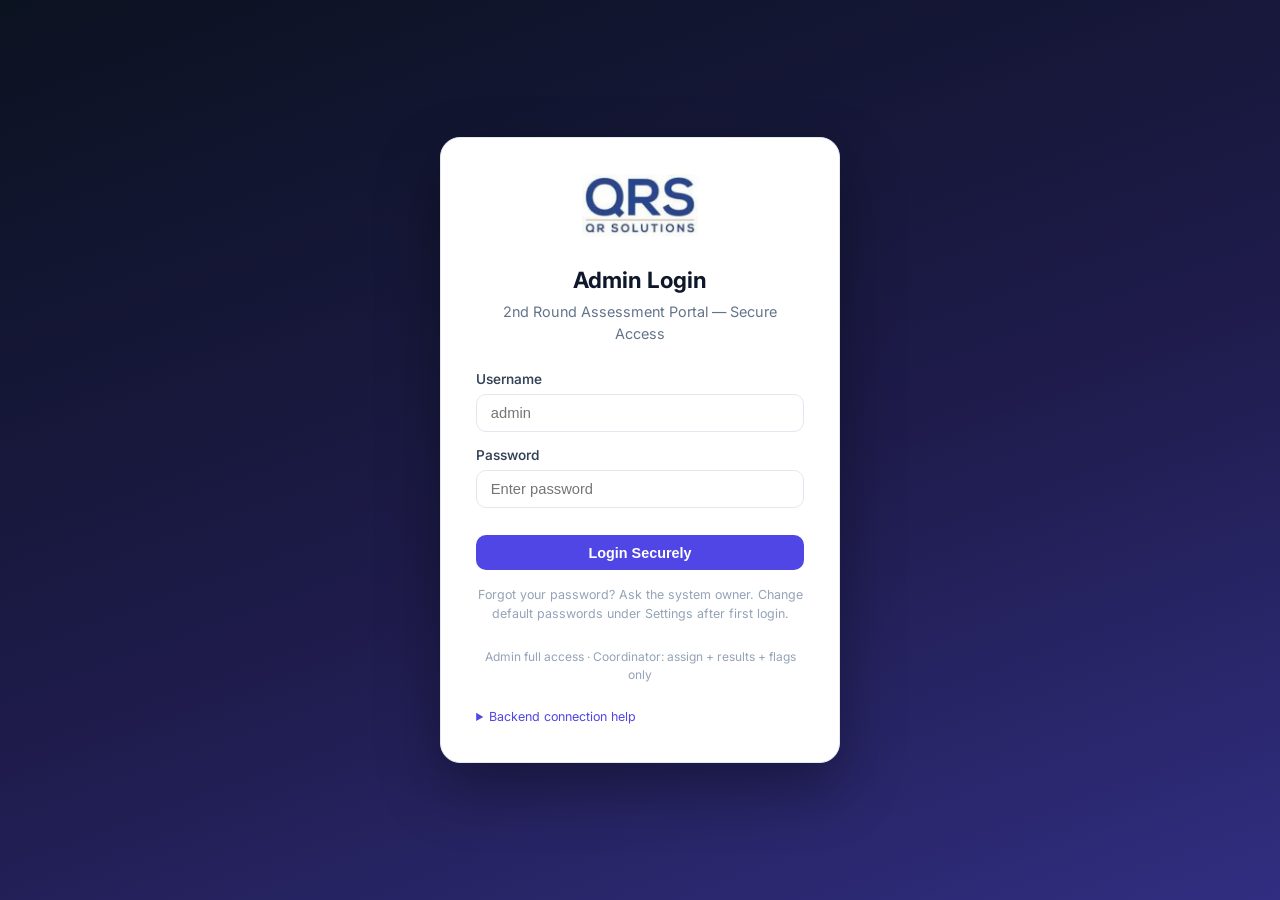
==== commit 5175c4ab: "Add files via upload" ====
--- a/admin.html
+++ b/admin.html
@@ -327,6 +327,133 @@
     .skip-link:focus { left:0; outline:3px solid #fbbf24; }
     :focus-visible { outline:3px solid #4f46e5 !important; outline-offset:2px !important; }
     .sr-only { position:absolute;width:1px;height:1px;padding:0;margin:-1px;overflow:hidden;clip:rect(0,0,0,0);border:0; }
+
+    /* Just finished — green flash for ~30s after candidate submits */
+    tr.just-finished-row {
+      background: #ecfdf5 !important;
+      box-shadow: inset 3px 0 0 #059669;
+      animation: justFinishedPulse 1.2s ease-in-out 2;
+    }
+    tr.just-finished-row td { background: transparent !important; }
+    @keyframes justFinishedPulse {
+      0%, 100% { background-color: #ecfdf5; }
+      50% { background-color: #bbf7d0; }
+    }
+    .kpi-card.kpi-await {
+      cursor: pointer;
+      border: 1px solid #fbbf24;
+      background: linear-gradient(135deg, #fffbeb, #fff);
+    }
+    .kpi-card.kpi-await .kpi-value { color: #b45309; }
+    .kpi-card.kpi-await:hover { box-shadow: 0 4px 14px rgba(180, 83, 9, 0.12); }
+
+    /* ===== Pure UI v2 — sidebar admin shell ===== */
+    body { font-size: 15px; }
+    #adminApp { min-height: 100vh; background: #f1f5f9; }
+    body.theme-dark #adminApp { background: #0b1220; }
+    .admin-topbar {
+      position: sticky; top: 0; z-index: 40;
+      background: #0f172a; color: #f8fafc;
+      border-bottom: 1px solid rgba(255,255,255,0.06);
+      padding: 0.65rem 1.1rem;
+      display: flex; align-items: center; justify-content: space-between; gap: 0.75rem;
+    }
+    body.theme-dark .admin-topbar { background: #020617; }
+    .admin-topbar .logo { color: #f8fafc; font-size: 1.05rem; }
+    .admin-layout {
+      display: grid;
+      grid-template-columns: 220px 1fr;
+      min-height: calc(100vh - 56px);
+    }
+    .admin-sidebar {
+      background: #0f172a;
+      color: #e2e8f0;
+      padding: 1rem 0.7rem 5rem;
+      border-right: 1px solid rgba(255,255,255,0.06);
+      position: sticky;
+      top: 56px;
+      height: calc(100vh - 56px);
+      overflow-y: auto;
+    }
+    body.theme-dark .admin-sidebar { background: #020617; }
+    .admin-sidebar .nav-label {
+      font-size: 0.68rem; font-weight: 700; letter-spacing: 0.06em;
+      text-transform: uppercase; color: #64748b;
+      padding: 0.75rem 0.75rem 0.35rem;
+    }
+    .admin-sidebar .tab-btn {
+      display: flex; align-items: center; gap: 0.5rem;
+      width: 100%; text-align: left;
+      padding: 0.55rem 0.75rem !important;
+      border-radius: 10px !important;
+      margin-bottom: 0.2rem;
+      color: #cbd5e1 !important;
+      background: transparent !important;
+      font-size: 0.88rem !important;
+      font-weight: 550;
+      border: none;
+    }
+    .admin-sidebar .tab-btn:hover { background: rgba(255,255,255,0.06) !important; color: #fff !important; }
+    .admin-sidebar .tab-btn.active {
+      background: #4f46e5 !important;
+      color: #fff !important;
+      box-shadow: 0 4px 14px rgba(79,70,229,0.35);
+    }
+    .admin-main {
+      padding: 1.15rem 1.35rem 5rem;
+      max-width: 1280px;
+    }
+    .admin-main .card, .admin-main .stat-card, .admin-main .chart-box {
+      border-radius: 16px;
+      border: 1px solid #e2e8f0;
+      box-shadow: 0 1px 2px rgba(15,23,42,0.04);
+    }
+    .admin-main .filter-bar {
+      position: sticky; top: 56px; z-index: 15;
+      background: rgba(241,245,249,0.92);
+      backdrop-filter: blur(8px);
+      padding: 0.65rem 0;
+      margin: 0 0 0.85rem;
+      border-bottom: 1px solid #e2e8f0;
+    }
+    body.theme-dark .admin-main .filter-bar { background: rgba(11,18,32,0.92); border-color: #1f2937; }
+    .quick-actions-bar {
+      background: transparent !important;
+      border: none !important;
+      padding: 0 0 0.85rem !important;
+      margin-bottom: 0.5rem !important;
+      position: static !important;
+    }
+    /* Hide old horizontal tabs row (nav is sidebar now) */
+    .admin-shell > .tabs { display: none !important; }
+    .mobile-bottom-nav {
+      display: none;
+      position: fixed; left: 0; right: 0; bottom: 0; z-index: 50;
+      background: #0f172a; border-top: 1px solid rgba(255,255,255,0.08);
+      padding: 0.35rem 0.4rem calc(0.35rem + env(safe-area-inset-bottom));
+      justify-content: space-around; gap: 0.15rem;
+    }
+    .mobile-bottom-nav button {
+      flex: 1; border: none; background: transparent; color: #94a3b8;
+      font-size: 0.68rem; font-weight: 600; padding: 0.4rem 0.2rem;
+      border-radius: 10px; cursor: pointer;
+    }
+    .mobile-bottom-nav button.active { color: #a5b4fc; background: rgba(99,102,241,0.15); }
+    .mobile-bottom-nav button span { display: block; font-size: 1.1rem; margin-bottom: 0.1rem; }
+    @media (max-width: 900px) {
+      .admin-layout { grid-template-columns: 1fr; }
+      .admin-sidebar { display: none; }
+      .admin-main { padding: 1rem 0.85rem 5.5rem; }
+      .mobile-bottom-nav { display: flex; }
+    }
+    .login-screen {
+      background: linear-gradient(160deg, #0b1220 0%, #1e1b4b 55%, #312e81 100%) !important;
+    }
+    .login-box {
+      border-radius: 20px !important;
+      box-shadow: 0 25px 60px rgba(0,0,0,0.35) !important;
+      border: 1px solid rgba(255,255,255,0.08);
+    }
   </style>
 </head>
 <body>
@@ -370,40 +497,60 @@
 
   <!-- ADMIN APP -->
   <div id="adminApp" style="display:none;">
-    <header class="header">
-      <div class="container">
-        <div class="logo">
-          <img src="qrs-logo.png" alt="QRS" style="height:38px;width:auto;background:#fff;border-radius:6px;padding:3px 8px;margin-right:10px;">
-          QRS Admin
-          <span class="logo-badge">2ND ROUND</span>
-        </div>
-        <div style="display:flex;align-items:center;gap:1rem;">
-          <span id="mediaPendingBadge" onclick="scrollToMediaPending()" style="display:none;cursor:pointer;font-size:0.78rem;padding:0.2rem 0.55rem;border-radius:999px;background:#0ea5e9;color:#fff;font-weight:600;">🖼 0 media</span>
-          <span id="helpUnreadBadge" onclick="document.getElementById('helpSupportList')?.scrollIntoView({behavior:'smooth'})" style="display:none;cursor:pointer;font-size:0.78rem;padding:0.2rem 0.55rem;border-radius:999px;background:#f59e0b;color:#fff;font-weight:600;">💬 0</span>
-          <button id="soundAlertToggle" onclick="toggleSoundAlerts()" title="Play a sound when a live candidate is flagged" style="font-size:0.78rem;padding:0.25rem 0.6rem;border-radius:999px;border:1px solid rgba(255,255,255,0.3);background:rgba(255,255,255,0.15);color:#fff;cursor:pointer;">🔔 Alerts: On</button>
-          <span id="headerRoleBadge" style="font-size:0.8rem;padding:0.2rem 0.55rem;border-radius:999px;background:rgba(255,255,255,0.15);">Admin</span>
-          <button type="button" class="theme-toggle" onclick="toggleTheme()" title="Toggle theme">Theme</button>
-          <button class="logout-btn" onclick="doLogout()">Logout</button>
-        </div>
+    <div class="admin-topbar">
+      <div class="logo">
+        <img src="qrs-logo.png" alt="QRS" style="height:34px;width:auto;background:#fff;border-radius:6px;padding:3px 8px;margin-right:10px;">
+        QRS Admin
+        <span class="logo-badge">2ND ROUND</span>
       </div>
-    </header>
-
-    <div class="container admin-shell" style="margin-top:1.1rem;">
+      <div style="display:flex;align-items:center;gap:0.65rem;flex-wrap:wrap;justify-content:flex-end;">
+        <span id="mediaPendingBadge" onclick="scrollToMediaPending()" style="display:none;cursor:pointer;font-size:0.78rem;padding:0.2rem 0.55rem;border-radius:999px;background:#0ea5e9;color:#fff;font-weight:600;">🖼 0 media</span>
+        <span id="helpUnreadBadge" onclick="switchTab('support', document.querySelector('[data-tab=support]'))" style="display:none;cursor:pointer;font-size:0.78rem;padding:0.2rem 0.55rem;border-radius:999px;background:#f59e0b;color:#fff;font-weight:600;">💬 0</span>
+        <button id="soundAlertToggle" onclick="toggleSoundAlerts()" title="Play a sound when a live candidate is flagged" style="font-size:0.78rem;padding:0.25rem 0.6rem;border-radius:999px;border:1px solid rgba(255,255,255,0.3);background:rgba(255,255,255,0.15);color:#fff;cursor:pointer;">🔔 Alerts: On</button>
+        <span id="headerRoleBadge" style="font-size:0.8rem;padding:0.2rem 0.55rem;border-radius:999px;background:rgba(255,255,255,0.15);">Admin</span>
+        <button type="button" class="theme-toggle" onclick="toggleTheme()" title="Toggle theme">Theme</button>
+        <button class="logout-btn" onclick="doLogout()">Logout</button>
+      </div>
+    </div>
+
+    <div class="admin-layout">
+      <aside class="admin-sidebar" id="adminSidebar" aria-label="Admin navigation">
+        <div class="nav-label">Main</div>
+        <button class="tab-btn active" data-tab="dashboard" data-roles="admin,coordinator" onclick="switchTab('dashboard',this)">🏠 Dashboard</button>
+        <button class="tab-btn" data-tab="live" data-roles="admin,coordinator" onclick="switchTab('live',this)">🟢 Live</button>
+        <button class="tab-btn" data-tab="create" data-roles="admin,coordinator" onclick="switchTab('create',this)">➕ Create</button>
+        <button class="tab-btn" data-tab="results" data-roles="admin,coordinator" onclick="switchTab('results',this)">📊 Results</button>
+        <button class="tab-btn" data-tab="flags" data-roles="admin,coordinator" onclick="switchTab('flags',this)">🚩 Flagged</button>
+        <button class="tab-btn" data-tab="support" data-roles="admin,coordinator" onclick="switchTab('support',this)">💬 Support</button>
+        <div class="nav-label">Hiring</div>
+        <button class="tab-btn" data-tab="bulk" data-roles="admin,coordinator" onclick="switchTab('bulk',this)">📋 Bulk invite</button>
+        <button class="tab-btn" data-tab="shortlist" data-roles="admin,coordinator" onclick="switchTab('shortlist',this)">⭐ Shortlist</button>
+        <button class="tab-btn" data-tab="ranking" data-roles="admin,coordinator" onclick="switchTab('ranking',this)">🏆 Ranking</button>
+        <button class="tab-btn" data-tab="analytics" data-roles="admin,coordinator" onclick="switchTab('analytics',this)">📈 Analytics</button>
+        <div class="nav-label">Tools</div>
+        <button class="tab-btn" data-tab="similarity" data-roles="admin" onclick="switchTab('similarity',this)">🔍 Similarity</button>
+        <button class="tab-btn" data-tab="qbank" data-roles="admin" onclick="switchTab('qbank',this)">📚 Questions</button>
+        <button class="tab-btn" data-tab="activity" data-roles="admin" onclick="switchTab('activity',this)">📝 Activity</button>
+        <button class="tab-btn" data-tab="settings" data-roles="admin" onclick="switchTab('settings',this)">⚙️ Settings</button>
+      </aside>
+
+      <div class="admin-main admin-shell">
       <div id="dataLossWarning" style="display:none;margin-bottom:1rem;"></div>
-      <div class="tabs">
+      <!-- tabs kept for compatibility; hidden via CSS — real nav is sidebar -->
+      <div class="tabs" style="display:none;" aria-hidden="true">
         <button class="tab-btn active" data-tab="dashboard" data-roles="admin,coordinator" onclick="switchTab('dashboard',this)">Dashboard</button>
-        <button class="tab-btn" data-tab="live" data-roles="admin,coordinator" onclick="switchTab('live',this)">🟢 Live Monitoring</button>
-        <button class="tab-btn" data-tab="create" data-roles="admin,coordinator" onclick="switchTab('create',this)">Create Assessment</button>
-        <button class="tab-btn" data-tab="bulk" data-roles="admin,coordinator" onclick="switchTab('bulk',this)">Bulk Invite</button>
+        <button class="tab-btn" data-tab="live" data-roles="admin,coordinator" onclick="switchTab('live',this)">Live</button>
+        <button class="tab-btn" data-tab="create" data-roles="admin,coordinator" onclick="switchTab('create',this)">Create</button>
+        <button class="tab-btn" data-tab="bulk" data-roles="admin,coordinator" onclick="switchTab('bulk',this)">Bulk</button>
         <button class="tab-btn" data-tab="results" data-roles="admin,coordinator" onclick="switchTab('results',this)">Results</button>
         <button class="tab-btn" data-tab="analytics" data-roles="admin,coordinator" onclick="switchTab('analytics',this)">Analytics</button>
         <button class="tab-btn" data-tab="shortlist" data-roles="admin,coordinator" onclick="switchTab('shortlist',this)">Shortlist</button>
-        <button class="tab-btn" data-tab="similarity" data-roles="admin" onclick="switchTab('similarity',this)">Similarity Check</button>
+        <button class="tab-btn" data-tab="similarity" data-roles="admin" onclick="switchTab('similarity',this)">Similarity</button>
         <button class="tab-btn" data-tab="flags" data-roles="admin,coordinator" onclick="switchTab('flags',this)">Flagged</button>
-        <button class="tab-btn" data-tab="support" data-roles="admin,coordinator" onclick="switchTab('support',this)">💬 Support</button>
+        <button class="tab-btn" data-tab="support" data-roles="admin,coordinator" onclick="switchTab('support',this)">Support</button>
         <button class="tab-btn" data-tab="ranking" data-roles="admin,coordinator" onclick="switchTab('ranking',this)">Ranking</button>
-        <button class="tab-btn" data-tab="qbank" data-roles="admin" onclick="switchTab('qbank',this)">Question Bank</button>
-        <button class="tab-btn" data-tab="activity" data-roles="admin" onclick="switchTab('activity',this)">Activity Log</button>
+        <button class="tab-btn" data-tab="qbank" data-roles="admin" onclick="switchTab('qbank',this)">QBank</button>
+        <button class="tab-btn" data-tab="activity" data-roles="admin" onclick="switchTab('activity',this)">Activity</button>
         <button class="tab-btn" data-tab="settings" data-roles="admin" onclick="switchTab('settings',this)">Settings</button>
       </div>
 
@@ -457,6 +604,8 @@
           <button class="btn btn-outline" onclick="downloadBackup()">⬇ Download Backup JSON</button>
           <button class="btn btn-primary" onclick="restoreLocalToBackend()">⬆ Restore browser → server</button>
           <button class="btn btn-outline" onclick="exportCSV()">Export CSV</button>
+          <button class="btn btn-outline" onclick="exportTodayResultsPdf()" title="Printable pack of today's completed results">📄 Today PDF pack</button>
+          <button class="btn btn-outline" onclick="markAllTodayReviewed()" title="Mark all of today's completed tests as reviewed">✓ Mark today reviewed</button>
           <button class="btn btn-outline" onclick="cleanupOldMedia(7)" title="Clear photos/videos older than 7 days">🧹 Clear media &gt;7 days</button>
           <button class="btn btn-outline" onclick="downloadAllMediaThenClear()" title="Save all photos/videos to your PC, then delete from server">💾 Download all media → clear server</button>
         </div>
@@ -465,8 +614,11 @@
           <div id="needsActionList"><p style="color:#64748b;font-size:0.9rem;">All clear.</p></div>
         </div>
         <div class="card" style="border:1px solid #fbbf24;background:#fffbeb;margin-bottom:1rem;">
-          <h2 class="card-title" style="color:#b45309;">⏳ Pending review <span id="pendingReviewCount" class="badge" style="background:#fef3c7;color:#92400e;">0</span></h2>
-          <p style="font-size:0.85rem;color:#64748b;margin:0 0 0.6rem;">Completed tests waiting for coding / voice marks (not final yet).</p>
+          <div style="display:flex;justify-content:space-between;align-items:center;gap:0.75rem;flex-wrap:wrap;">
+            <h2 class="card-title" style="color:#b45309;margin:0;">⏳ Awaiting review <span id="pendingReviewCount" class="badge" style="background:#fef3c7;color:#92400e;">0</span></h2>
+            <button type="button" class="btn btn-outline" style="padding:0.35rem 0.75rem;font-size:0.82rem;" onclick="openAwaitingReview()">Open list</button>
+          </div>
+          <p style="font-size:0.85rem;color:#64748b;margin:0.55rem 0 0.6rem;">Completed tests waiting for coding / voice marks (not final yet). Click a row to review.</p>
           <div id="pendingReviewList"><p style="color:#64748b;font-size:0.9rem;">None — all reviewed.</p></div>
         </div>
         <div class="kpi-strip" id="kpiStrip"></div>
@@ -1058,8 +1210,17 @@
           <button class="btn btn-danger" onclick="clearAllData()">Clear All Assessment Data (Admin only)</button>
         </div>
       </div>
-    </div>
-  </div>
+      </div><!-- /.admin-main -->
+    </div><!-- /.admin-layout -->
+
+    <nav class="mobile-bottom-nav" id="mobileBottomNav" aria-label="Mobile navigation">
+      <button type="button" data-mtab="dashboard" class="active" onclick="switchTab('dashboard', document.querySelector('.admin-sidebar [data-tab=dashboard]'))"><span>🏠</span>Home</button>
+      <button type="button" data-mtab="live" onclick="switchTab('live', document.querySelector('.admin-sidebar [data-tab=live]'))"><span>🟢</span>Live</button>
+      <button type="button" data-mtab="results" onclick="switchTab('results', document.querySelector('.admin-sidebar [data-tab=results]'))"><span>📊</span>Results</button>
+      <button type="button" data-mtab="create" onclick="switchTab('create', document.querySelector('.admin-sidebar [data-tab=create]'))"><span>➕</span>Create</button>
+      <button type="button" data-mtab="support" onclick="switchTab('support', document.querySelector('.admin-sidebar [data-tab=support]'))"><span>💬</span>Chat</button>
+    </nav>
+  </div><!-- /#adminApp -->
 
 
   <!-- FULL-SCREEN PROCTOR PHOTO VIEWER -->
@@ -1595,14 +1756,31 @@
       const flagged = list.filter(function(a) { return (a.flags && a.flags.length) || a.status === 'flagged'; }).length;
       const unread = list.filter(function(a) { return a.helpUnreadAdmin; }).length;
       const mediaN = countCandidatesWithMedia();
+      let awaitN = 0;
+      try {
+        if (typeof listPendingReview === 'function') awaitN = listPendingReview().length;
+      } catch (e) { awaitN = 0; }
       el.innerHTML =
         '<div class="kpi-card kpi-today"><div class="kpi-label">Today&apos;s tests</div><div class="kpi-value">' + todayTests + '</div></div>' +
         '<div class="kpi-card kpi-live"><div class="kpi-label">In progress</div><div class="kpi-value">' + inProg + '</div></div>' +
         '<div class="kpi-card"><div class="kpi-label">Completed today</div><div class="kpi-value">' + completedToday + '</div></div>' +
+        '<div class="kpi-card kpi-await" onclick="openAwaitingReview()" title="Open candidates needing coding/voice review">' +
+          '<div class="kpi-label">Awaiting review</div><div class="kpi-value">' + awaitN + '</div></div>' +
         '<div class="kpi-card kpi-flag"><div class="kpi-label">Flagged</div><div class="kpi-value">' + flagged + '</div></div>' +
         '<div class="kpi-card kpi-chat"><div class="kpi-label">Unread chat</div><div class="kpi-value">' + unread + '</div></div>' +
         '<div class="kpi-card"><div class="kpi-label">With media</div><div class="kpi-value">' + mediaN + '</div></div>';
       try { updateStorageMeter(); } catch (e) {}
+    }
+
+    function openAwaitingReview() {
+      try {
+        const btn = document.querySelector('[data-tab=dashboard]');
+        if (btn) switchTab('dashboard', btn);
+      } catch (e) {}
+      setTimeout(function() {
+        const card = document.getElementById('pendingReviewList');
+        if (card) card.scrollIntoView({ behavior: 'smooth', block: 'center' });
+      }, 80);
     }
 
 
@@ -1628,7 +1806,7 @@
 
     function switchTab(name, btn) {
       // data-roles check
-      const tabBtn = btn || document.querySelector('.tab-btn[data-tab="' + name + '"]');
+      const tabBtn = btn || document.querySelector('.admin-sidebar .tab-btn[data-tab="' + name + '"]') || document.querySelector('.tab-btn[data-tab="' + name + '"]');
       if (tabBtn && tabBtn.getAttribute('data-roles')) {
         const allowed = tabBtn.getAttribute('data-roles').split(',').map(s => s.trim());
         if (!allowed.includes(currentRole())) {
@@ -1638,10 +1816,18 @@
       }
       document.querySelectorAll('.tab-btn').forEach(b => b.classList.remove('active'));
       document.querySelectorAll('.tab-content').forEach(c => c.classList.remove('active'));
-      const activeBtn = btn || document.querySelector('.tab-btn[data-tab="' + name + '"]');
-      if (activeBtn) activeBtn.classList.add('active');
+      // Highlight all matching nav buttons (sidebar + hidden compatibility tabs)
+      document.querySelectorAll('.tab-btn[data-tab="' + name + '"]').forEach(function(b) {
+        b.classList.add('active');
+      });
       const tabEl = document.getElementById('tab-' + name);
       if (tabEl) tabEl.classList.add('active');
+      // Mobile bottom nav active state
+      try {
+        document.querySelectorAll('#mobileBottomNav button').forEach(function(b) {
+          b.classList.toggle('active', b.getAttribute('data-mtab') === name);
+        });
+      } catch (e) {}
       if (name === 'dashboard') renderDashboard();
       if (name === 'live') renderLiveMonitor();
       if (name === 'results') renderResults();
@@ -1698,6 +1884,25 @@
         // Don't re-upload full photo history on every save — the backend keeps its own
         // copy via the dedicated /photos endpoint and preserves it when this key is absent.
         const { photoHistory, videoHistory, ...payload } = record;
+        // Never push a weaker status from admin cache over a finished candidate
+        // (backend is sticky for completed, but avoid race noise)
+        if (payload.status === 'pending' || payload.status === 'missed' || payload.status === 'expired') {
+          try {
+            const chk = await fetch(`${BACKEND_BASE}/api/assessments/${record.id}`, { headers: authHeaders() });
+            if (chk.ok) {
+              const remote = await chk.json();
+              if (remote && (remote.status === 'completed' || remote.completedAt || remote.status === 'in-progress' || remote.status === 'flagged')) {
+                // Keep remote progress; only push non-status admin fields if needed
+                payload.status = remote.status;
+                if (remote.score != null && (payload.score == null || payload.score === '')) payload.score = remote.score;
+                if (remote.completedAt && !payload.completedAt) payload.completedAt = remote.completedAt;
+                if (remote.answers && Object.keys(remote.answers).length > Object.keys(payload.answers || {}).length) {
+                  payload.answers = remote.answers;
+                }
+              }
+            }
+          } catch (e) {}
+        }
         const res = await fetch(`${BACKEND_BASE}/api/assessments/${record.id}`, {
           method: 'PUT',
           headers: authHeaders({ 'Content-Type': 'application/json' }),
@@ -1940,6 +2145,16 @@
         if (!Array.isArray(remote)) return;
         const local = getAssessments();
         const warnEl = document.getElementById('dataLossWarning');
+        // Snapshot before merge so we can toast new completions / scores
+        const beforeMap = {};
+        local.forEach(function(a) {
+          if (!a || !a.id) return;
+          beforeMap[a.id] = {
+            status: a.status || 'pending',
+            score: a.score,
+            completedAt: a.completedAt || null
+          };
+        });
 
         const wiped = local.length > 0 && remote.length < Math.max(1, Math.floor(local.length * 0.5));
         if (wiped) {
@@ -1981,6 +2196,7 @@
           local.forEach(a => { byId[a.id] = a; });
           remote.forEach(r => { byId[r.id] = mergeLiveFields(preferAssessment(byId[r.id], r), r); });
           lsSet('assessments', JSON.stringify(Object.values(byId)));
+          try { notifyNewCompletions(beforeMap, Object.values(byId)); } catch (e) {}
           return;
         }
 
@@ -1990,10 +2206,81 @@
         const byId = {};
         local.forEach(a => { byId[a.id] = a; });
         remote.forEach(r => { byId[r.id] = mergeLiveFields(preferAssessment(byId[r.id], r), r); });
-        lsSet('assessments', JSON.stringify(Object.values(byId)));
+        const mergedList = Object.values(byId);
+        lsSet('assessments', JSON.stringify(mergedList));
+        try { notifyNewCompletions(beforeMap, mergedList); } catch (e) {}
       } catch (e) {
         console.warn('Backend pull failed (backend may not be running):', e);
       }
+    }
+
+    // IDs of candidates who just finished — green highlight in Results for 30s
+    var justFinishedUntil = {};
+
+    function notifyNewCompletions(beforeMap, afterList) {
+      if (!afterList || !afterList.length) return;
+      const newlyDone = [];
+      afterList.forEach(function(a) {
+        if (!a || !a.id) return;
+        const prev = beforeMap[a.id];
+        const nowDone = a.status === 'completed' || !!a.completedAt || (a.score != null && a.score !== '');
+        const wasDone = prev && (prev.status === 'completed' || prev.completedAt || (prev.score != null && prev.score !== ''));
+        if (nowDone && !wasDone) {
+          newlyDone.push(a);
+        } else if (prev && nowDone && prev.score !== a.score && a.score != null) {
+          newlyDone.push(a);
+        }
+      });
+      if (!newlyDone.length) return;
+      const until = Date.now() + 30000;
+      newlyDone.forEach(function(a) { justFinishedUntil[a.id] = until; });
+      const names = newlyDone.slice(0, 3).map(function(a) {
+        return (a.name || a.id) + (a.score != null ? (' (' + a.score + '/100)') : '');
+      }).join(', ');
+      try {
+        if (typeof showToast === 'function') {
+          showToast('✅ Result received: ' + names + (newlyDone.length > 3 ? (' +' + (newlyDone.length - 3) + ' more') : ''));
+        }
+      } catch (e) {}
+      // Sound + browser notification on submit (feature 4)
+      try {
+        if (typeof playAlertBeep === 'function') playAlertBeep();
+      } catch (e) {}
+      try {
+        if ('Notification' in window) {
+          if (Notification.permission === 'granted') {
+            newlyDone.slice(0, 3).forEach(function(a) {
+              new Notification('QRS — Assessment completed', {
+                body: (a.name || a.id) + ' · ' + (a.role || '') + ' · Score ' +
+                  (a.score != null ? a.score : '—') + '/100',
+                tag: 'qrs-done-' + a.id
+              });
+            });
+          } else if (Notification.permission === 'default') {
+            Notification.requestPermission();
+          }
+        }
+      } catch (e) {}
+      // If Results filter hides them (e.g. filterStatus=pending), clear it so score is visible
+      try {
+        const fs = document.getElementById('filterStatus');
+        if (fs && fs.value && fs.value !== 'completed') {
+          fs.value = '';
+        }
+      } catch (e) {}
+      try {
+        if (typeof renderResults === 'function') renderResults();
+      } catch (e) {}
+    }
+
+    function isJustFinished(id) {
+      const t = justFinishedUntil[id];
+      if (!t) return false;
+      if (Date.now() > t) {
+        delete justFinishedUntil[id];
+        return false;
+      }
+      return true;
     }
 
     function syncDefaultDuration() {
@@ -3552,9 +3839,11 @@
       }
 
             document.getElementById('resultsTable').innerHTML = list.length ? list.map(a =>
-        '<tr>' +
+        '<tr class="' + (typeof isJustFinished === 'function' && isJustFinished(a.id) ? 'just-finished-row' : '') + '">' +
         (isAdmin() ? '<td><input type="checkbox" class="result-select" value="' + a.id + '"></td>' : '<td></td>') +
-        '<td><strong>' + a.name + '</strong><br><small style="color:#64748b">' + a.email + '</small></td>' +
+        '<td><strong>' + a.name + '</strong>' +
+          (typeof isJustFinished === 'function' && isJustFinished(a.id) ? ' <span class="badge" style="background:#059669;color:#fff;">Just finished</span>' : '') +
+          '<br><small style="color:#64748b">' + a.email + '</small></td>' +
         '<td>' + a.role + '</td><td><span class="badge badge-' + a.level + '">' + a.level + '</span></td>' +
         '<td>' + statusBadge(a.status, a) + (a.status === 'in-progress' ? ' <span class="badge" style="background:#d1fae5;color:#065f46;">● attending</span>' : '') + (a.lastActivityAt ? '<br><small style="color:#059669;">Last active: ' + new Date(a.lastActivityAt).toLocaleString() + '</small>' : (a.startedAt && a.status === 'in-progress' ? '<br><small style="color:#94a3b8;">Started: ' + new Date(a.startedAt).toLocaleString() + '</small>' : '')) + (a.status === 'completed' ? ' <span class="badge" style="background:#e0e7ff;color:#3730a3;">finished</span>' : '') + (a.statusNote ? '<br><small style="color:#9a3412;">' + a.statusNote + '</small>' : '') + (a.status === 'expired' && a.expiresAt ? '<br><small style="color:#9d174d;">Exp: ' + new Date(a.expiresAt).toLocaleString() + '</small>' : '') + (a.status === 'missed' ? '<br><small style="color:#c2410c;">Did not attend</small>' : '') + '</td><td>' + formatScoreCell(a) + '</td>' +
         '<td>' + resultBadge(a) + '</td>' +
@@ -4781,6 +5070,94 @@
       showToast('CSV exported with scores, flags & media counts');
     }
 
+    /** Feature 7: mark all of today's completed candidates as reviewed (admin bookkeeping). */
+    function markAllTodayReviewed() {
+      const list = getAssessments();
+      const start = new Date(); start.setHours(0, 0, 0, 0);
+      const end = new Date(); end.setHours(23, 59, 59, 999);
+      const ids = [];
+      const who = ssGet('qrs_admin_user') || 'admin';
+      const nowIso = new Date().toISOString();
+      list.forEach(function(a) {
+        if (!a || a.status !== 'completed') return;
+        if (!a.completedAt) return;
+        const t = new Date(a.completedAt).getTime();
+        if (t < start.getTime() || t > end.getTime()) return;
+        if (a.reviewedAt) return;
+        a.reviewedAt = nowIso;
+        a.reviewedBy = who;
+        a.statusNote = (a.statusNote ? a.statusNote + ' · ' : '') + 'Marked reviewed (batch)';
+        ids.push(a.id);
+      });
+      if (!ids.length) {
+        alert('No completed tests today that still need a "reviewed" mark.\n\n(Already reviewed or none completed today.)');
+        return;
+      }
+      if (!confirm('Mark ' + ids.length + ' completed candidate(s) today as reviewed?\n\nThis is for your checklist only — scores are not changed.')) return;
+      lsSet('assessments', JSON.stringify(list));
+      if (typeof saveSomeAssessments === 'function') saveSomeAssessments(list, ids);
+      try { if (typeof logActivity === 'function') logActivity('Marked today reviewed', ids.length + ' candidates'); } catch (e) {}
+      refreshAll();
+      showToast('Marked ' + ids.length + ' as reviewed');
+    }
+
+    /** Feature 8: printable PDF pack of today's completed results (browser Print → Save as PDF). */
+    function exportTodayResultsPdf() {
+      const list = getAssessments();
+      const start = new Date(); start.setHours(0, 0, 0, 0);
+      const end = new Date(); end.setHours(23, 59, 59, 999);
+      const today = list.filter(function(a) {
+        if (!a || a.status !== 'completed') return false;
+        if (!a.completedAt) return false;
+        const t = new Date(a.completedAt).getTime();
+        return t >= start.getTime() && t <= end.getTime();
+      }).sort(function(a, b) {
+        return (Number(b.score) || 0) - (Number(a.score) || 0);
+      });
+      if (!today.length) {
+        alert('No completed assessments for today yet.');
+        return;
+      }
+      const esc = function(s) {
+        return String(s == null ? '' : s).replace(/&/g, '&amp;').replace(/</g, '&lt;').replace(/>/g, '&gt;');
+      };
+      const rows = today.map(function(a, i) {
+        const score = (typeof totalScore === 'function') ? totalScore(a) : (a.finalScore != null ? a.finalScore : a.score);
+        const flags = a.flags ? a.flags.length : 0;
+        return '<tr>' +
+          '<td>' + (i + 1) + '</td>' +
+          '<td><strong>' + esc(a.name) + '</strong><br><small>' + esc(a.email) + '</small></td>' +
+          '<td>' + esc(a.role) + ' / ' + esc(a.level) + '</td>' +
+          '<td><strong>' + (score != null ? score : '—') + '</strong>/100</td>' +
+          '<td>' + flags + '</td>' +
+          '<td>' + (a.tag ? esc(a.tag) : '—') + '</td>' +
+          '<td>' + (a.completedAt ? new Date(a.completedAt).toLocaleString() : '—') + '</td>' +
+          '</tr>';
+      }).join('');
+      const w = window.open('', '_blank');
+      if (!w) {
+        alert('Please allow pop-ups to open the PDF pack.');
+        return;
+      }
+      w.document.write('<!DOCTYPE html><html><head><title>QRS Today Results — ' +
+        new Date().toLocaleDateString() + '</title><style>' +
+        'body{font-family:Inter,system-ui,sans-serif;padding:24px;color:#0f172a}' +
+        'h1{font-size:1.35rem;margin:0 0 0.25rem} .muted{color:#64748b;font-size:0.9rem;margin-bottom:1rem}' +
+        'table{width:100%;border-collapse:collapse;font-size:0.88rem}' +
+        'th,td{border:1px solid #e2e8f0;padding:0.5rem 0.55rem;text-align:left}' +
+        'th{background:#f1f5f9;font-size:0.75rem;text-transform:uppercase;letter-spacing:0.03em}' +
+        '@media print{button{display:none}}' +
+        '</style></head><body>' +
+        '<h1>QRS 2nd Round — Today\'s Results</h1>' +
+        '<p class="muted">Generated ' + new Date().toLocaleString() + ' · ' + today.length + ' completed</p>' +
+        '<table><thead><tr><th>#</th><th>Candidate</th><th>Role / Level</th><th>Score</th><th>Flags</th><th>Tag</th><th>Completed</th></tr></thead>' +
+        '<tbody>' + rows + '</tbody></table>' +
+        '<p style="margin-top:1.25rem"><button onclick="window.print()" style="padding:0.55rem 1.1rem;border:0;border-radius:8px;background:#4f46e5;color:#fff;font-weight:600;cursor:pointer">Print / Save as PDF</button></p>' +
+        '</body></html>');
+      w.document.close();
+      showToast('Today PDF pack opened — use Print → Save as PDF');
+    }
+
     function copyCandidateSummary(id) {
       const a = getAssessments().find(function(x) { return x.id === id; });
       if (!a) return;
@@ -5953,12 +6330,20 @@
       } catch (e) { console.warn(e); }
     }
 
+    // Faster refresh while Live Monitoring tab is open (results appear sooner after submit)
     setInterval(async function() {
-      if (ssGet('qrs_admin_logged') === '1') {
-        await pullFromBackend();
-        refreshAll();
-      }
-    }, 8000);
+      if (ssGet('qrs_admin_logged') !== '1') return;
+      const liveOpen = document.getElementById('tab-live') && document.getElementById('tab-live').classList.contains('active');
+      const resultsOpen = document.getElementById('tab-results') && document.getElementById('tab-results').classList.contains('active');
+      // Always pull; interval is global — use 4s when watching live/results, else 8s
+      if (!window.__qrsLastPull) window.__qrsLastPull = 0;
+      const needFast = liveOpen || resultsOpen;
+      const gap = needFast ? 4000 : 8000;
+      if (Date.now() - window.__qrsLastPull < gap - 200) return;
+      window.__qrsLastPull = Date.now();
+      await pullFromBackend();
+      refreshAll();
+    }, 2000);
   </script>
 </body>
 </html>
--- a/styles.css
+++ b/styles.css
@@ -6,14 +6,14 @@
   --success: #10b981;
   --warning: #f59e0b;
   --danger: #ef4444;
-  --bg: #f8fafc;
+  --bg: #f1f5f9;
   --sidebar: #0f172a;
   --card: #ffffff;
   --text: #0f172a;
   --muted: #64748b;
   --border: #e2e8f0;
-  --shadow: 0 1px 2px rgba(0,0,0,0.04), 0 4px 16px rgba(0,0,0,0.06);
-  --radius: 14px;
+  --shadow: 0 1px 2px rgba(15,23,42,0.04), 0 8px 24px rgba(15,23,42,0.06);
+  --radius: 16px;
 }
 
 * { box-sizing: border-box; margin: 0; padding: 0; }
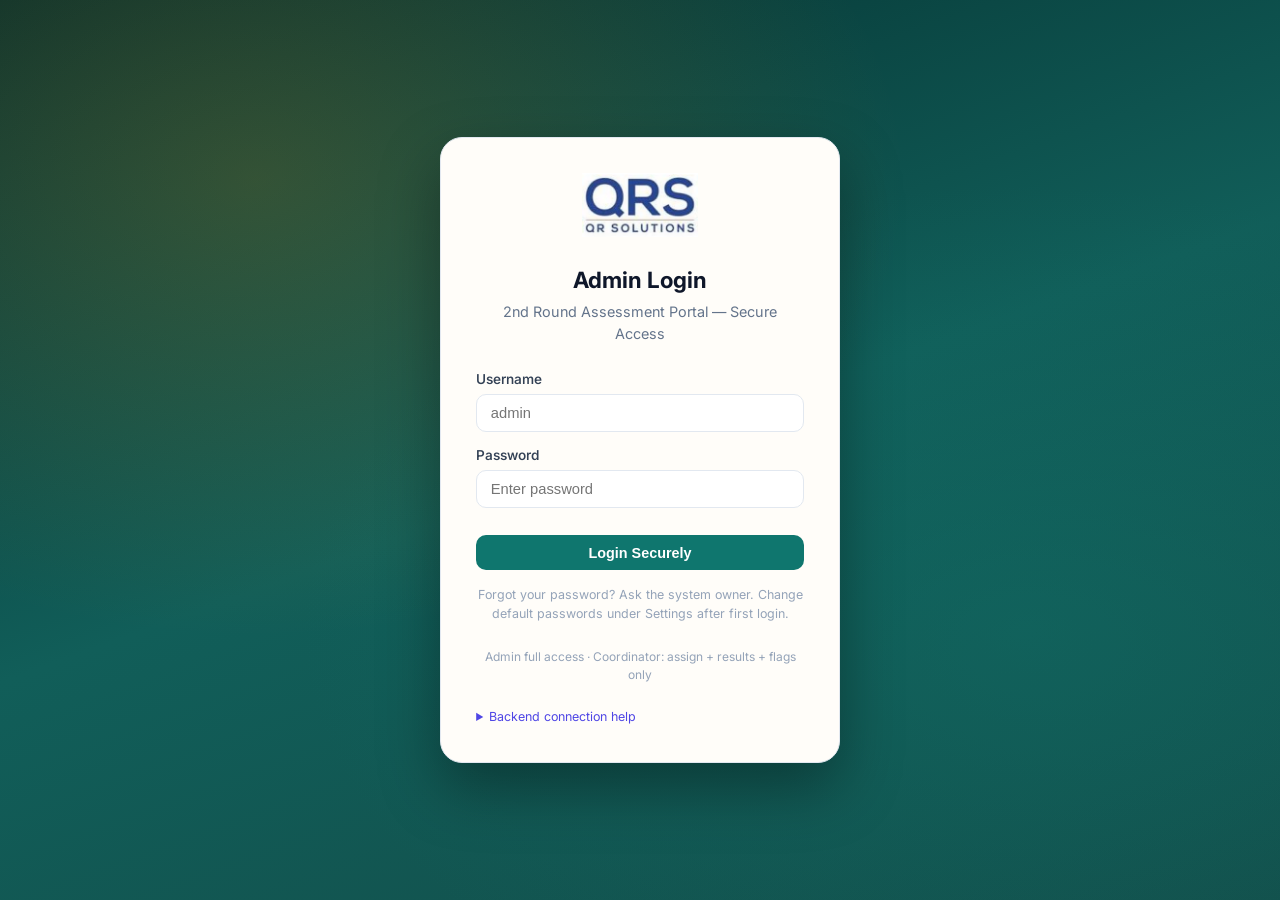
==== commit cf145b35: "Add files via upload" ====
--- a/admin.html
+++ b/admin.html
@@ -347,112 +347,171 @@
     .kpi-card.kpi-await .kpi-value { color: #b45309; }
     .kpi-card.kpi-await:hover { box-shadow: 0 4px 14px rgba(180, 83, 9, 0.12); }
 
-    /* ===== Pure UI v2 — sidebar admin shell ===== */
-    body { font-size: 15px; }
-    #adminApp { min-height: 100vh; background: #f1f5f9; }
-    body.theme-dark #adminApp { background: #0b1220; }
+    /* ===== Fresh unique UI — warm paper + teal ===== */
+    :root {
+      --q-teal: #0f766e;
+      --q-teal-soft: #ccfbf1;
+      --q-ink: #134e4a;
+      --q-paper: #f7f3ee;
+      --q-card: #fffdf9;
+      --q-coral: #e11d48;
+      --q-line: #e7e0d6;
+    }
+    body { font-size: 15px; background: var(--q-paper) !important; }
+    #adminApp { min-height: 100vh; background: var(--q-paper); }
+    body.theme-dark #adminApp { background: #0c1a19; }
     .admin-topbar {
       position: sticky; top: 0; z-index: 40;
-      background: #0f172a; color: #f8fafc;
-      border-bottom: 1px solid rgba(255,255,255,0.06);
-      padding: 0.65rem 1.1rem;
+      background: linear-gradient(105deg, #115e59 0%, #0f766e 45%, #134e4a 100%);
+      color: #ecfdf5;
+      border-bottom: 3px solid #f59e0b;
+      padding: 0.7rem 1.15rem;
       display: flex; align-items: center; justify-content: space-between; gap: 0.75rem;
     }
-    body.theme-dark .admin-topbar { background: #020617; }
-    .admin-topbar .logo { color: #f8fafc; font-size: 1.05rem; }
+    body.theme-dark .admin-topbar { background: #042f2e; border-bottom-color: #fbbf24; }
+    .admin-topbar .logo { color: #ecfdf5; font-size: 1.08rem; letter-spacing: -0.02em; }
+    .admin-topbar .logo-badge { background: #f59e0b !important; color: #422006 !important; }
     .admin-layout {
       display: grid;
-      grid-template-columns: 220px 1fr;
-      min-height: calc(100vh - 56px);
+      grid-template-columns: 1fr;
+      min-height: calc(100vh - 58px);
     }
     .admin-sidebar {
-      background: #0f172a;
-      color: #e2e8f0;
-      padding: 1rem 0.7rem 5rem;
-      border-right: 1px solid rgba(255,255,255,0.06);
+      background: #fffdf9;
+      color: var(--q-ink);
+      padding: 0.85rem 1rem 0.25rem;
+      border-right: none;
       position: sticky;
-      top: 56px;
-      height: calc(100vh - 56px);
-      overflow-y: auto;
-    }
-    body.theme-dark .admin-sidebar { background: #020617; }
-    .admin-sidebar .nav-label {
-      font-size: 0.68rem; font-weight: 700; letter-spacing: 0.06em;
-      text-transform: uppercase; color: #64748b;
-      padding: 0.75rem 0.75rem 0.35rem;
-    }
+      top: 58px;
+      height: auto;
+      overflow-x: auto;
+      overflow-y: hidden;
+      display: flex;
+      flex-wrap: nowrap;
+      gap: 0.35rem;
+      align-items: center;
+      border-bottom: 1px solid var(--q-line);
+      z-index: 30;
+    }
+    body.theme-dark .admin-sidebar { background: #0c1a19; border-color: #1e3a38; }
+    .admin-sidebar .nav-label { display: none; }
     .admin-sidebar .tab-btn {
-      display: flex; align-items: center; gap: 0.5rem;
-      width: 100%; text-align: left;
-      padding: 0.55rem 0.75rem !important;
-      border-radius: 10px !important;
-      margin-bottom: 0.2rem;
-      color: #cbd5e1 !important;
-      background: transparent !important;
-      font-size: 0.88rem !important;
-      font-weight: 550;
-      border: none;
-    }
-    .admin-sidebar .tab-btn:hover { background: rgba(255,255,255,0.06) !important; color: #fff !important; }
+      display: inline-flex; align-items: center; gap: 0.35rem;
+      width: auto !important; text-align: center;
+      padding: 0.45rem 0.8rem !important;
+      border-radius: 999px !important;
+      margin-bottom: 0;
+      color: #3f3f46 !important;
+      background: #f4f0ea !important;
+      font-size: 0.82rem !important;
+      font-weight: 650;
+      border: 1px solid transparent;
+      white-space: nowrap;
+      flex-shrink: 0;
+    }
+    .admin-sidebar .tab-btn:hover { background: #e7e0d6 !important; color: #134e4a !important; }
     .admin-sidebar .tab-btn.active {
-      background: #4f46e5 !important;
+      background: #0f766e !important;
       color: #fff !important;
-      box-shadow: 0 4px 14px rgba(79,70,229,0.35);
+      border-color: #0f766e;
+      box-shadow: 0 4px 14px rgba(15,118,110,0.28);
     }
     .admin-main {
-      padding: 1.15rem 1.35rem 5rem;
-      max-width: 1280px;
+      padding: 1.1rem 1.25rem 5rem;
+      max-width: 1200px;
+      margin: 0 auto;
+      width: 100%;
     }
     .admin-main .card, .admin-main .stat-card, .admin-main .chart-box {
-      border-radius: 16px;
-      border: 1px solid #e2e8f0;
-      box-shadow: 0 1px 2px rgba(15,23,42,0.04);
-    }
+      border-radius: 18px;
+      border: 1px solid var(--q-line);
+      background: var(--q-card);
+      box-shadow: 0 2px 0 #ebe4da, 0 10px 28px rgba(19,78,74,0.05);
+    }
+    .admin-main .btn-primary {
+      background: #0f766e !important;
+      border-color: #0f766e !important;
+    }
+    .admin-main .btn-primary:hover { background: #115e59 !important; }
     .admin-main .filter-bar {
-      position: sticky; top: 56px; z-index: 15;
-      background: rgba(241,245,249,0.92);
+      position: sticky; top: 118px; z-index: 15;
+      background: rgba(247,243,238,0.92);
       backdrop-filter: blur(8px);
-      padding: 0.65rem 0;
+      padding: 0.55rem 0;
       margin: 0 0 0.85rem;
-      border-bottom: 1px solid #e2e8f0;
-    }
-    body.theme-dark .admin-main .filter-bar { background: rgba(11,18,32,0.92); border-color: #1f2937; }
+      border-bottom: 1px solid var(--q-line);
+    }
+    body.theme-dark .admin-main .filter-bar { background: rgba(12,26,25,0.92); border-color: #1e3a38; }
     .quick-actions-bar {
       background: transparent !important;
       border: none !important;
-      padding: 0 0 0.85rem !important;
-      margin-bottom: 0.5rem !important;
+      padding: 0 0 0.75rem !important;
+      margin-bottom: 0.35rem !important;
       position: static !important;
     }
-    /* Hide old horizontal tabs row (nav is sidebar now) */
     .admin-shell > .tabs { display: none !important; }
     .mobile-bottom-nav {
       display: none;
       position: fixed; left: 0; right: 0; bottom: 0; z-index: 50;
-      background: #0f172a; border-top: 1px solid rgba(255,255,255,0.08);
+      background: #115e59; border-top: 2px solid #f59e0b;
       padding: 0.35rem 0.4rem calc(0.35rem + env(safe-area-inset-bottom));
       justify-content: space-around; gap: 0.15rem;
     }
     .mobile-bottom-nav button {
-      flex: 1; border: none; background: transparent; color: #94a3b8;
+      flex: 1; border: none; background: transparent; color: #99f6e4;
       font-size: 0.68rem; font-weight: 600; padding: 0.4rem 0.2rem;
-      border-radius: 10px; cursor: pointer;
-    }
-    .mobile-bottom-nav button.active { color: #a5b4fc; background: rgba(99,102,241,0.15); }
+      border-radius: 12px; cursor: pointer;
+    }
+    .mobile-bottom-nav button.active { color: #fff; background: rgba(255,255,255,0.14); }
     .mobile-bottom-nav button span { display: block; font-size: 1.1rem; margin-bottom: 0.1rem; }
     @media (max-width: 900px) {
-      .admin-layout { grid-template-columns: 1fr; }
-      .admin-sidebar { display: none; }
-      .admin-main { padding: 1rem 0.85rem 5.5rem; }
+      .admin-sidebar { top: 56px; padding: 0.55rem 0.65rem; }
+      .admin-main { padding: 0.9rem 0.75rem 5.5rem; }
       .mobile-bottom-nav { display: flex; }
     }
     .login-screen {
-      background: linear-gradient(160deg, #0b1220 0%, #1e1b4b 55%, #312e81 100%) !important;
+      background:
+        radial-gradient(ellipse at 20% 20%, rgba(245,158,11,0.18), transparent 45%),
+        radial-gradient(ellipse at 80% 70%, rgba(15,118,110,0.35), transparent 50%),
+        linear-gradient(160deg, #042f2e 0%, #115e59 50%, #134e4a 100%) !important;
     }
     .login-box {
-      border-radius: 20px !important;
+      border-radius: 22px !important;
       box-shadow: 0 25px 60px rgba(0,0,0,0.35) !important;
-      border: 1px solid rgba(255,255,255,0.08);
+      border: 1px solid rgba(255,255,255,0.12);
+      background: #fffdf9 !important;
+    }
+    .login-box .btn-primary { background: #0f766e !important; border-color: #0f766e !important; }
+    .result-pop {
+      position: fixed; top: 1.25rem; right: 1.25rem; z-index: 99999;
+      min-width: 280px; max-width: 380px;
+      background: #fffdf9;
+      border: 2px solid #0f766e;
+      border-radius: 16px;
+      box-shadow: 0 16px 40px rgba(15,118,110,0.22);
+      padding: 0.95rem 1.1rem;
+      animation: resultPopIn 0.25s ease-out;
+      font-family: inherit;
+    }
+    .result-pop .rp-title {
+      font-weight: 800; color: #0f766e; font-size: 0.95rem; margin-bottom: 0.25rem;
+    }
+    .result-pop .rp-body { font-size: 0.88rem; color: #334155; line-height: 1.4; }
+    .result-pop .rp-bar {
+      height: 3px; background: #ccfbf1; border-radius: 99px; margin-top: 0.65rem; overflow: hidden;
+    }
+    .result-pop .rp-bar > i {
+      display: block; height: 100%; width: 100%; background: #0f766e;
+      transform-origin: left center;
+      animation: resultPopBar 3s linear forwards;
+    }
+    @keyframes resultPopIn {
+      from { opacity: 0; transform: translateY(-12px) scale(0.96); }
+      to { opacity: 1; transform: none; }
+    }
+    @keyframes resultPopBar {
+      from { transform: scaleX(1); }
+      to { transform: scaleX(0); }
     }
   </style>
 </head>
@@ -2217,39 +2276,66 @@
     // IDs of candidates who just finished — green highlight in Results for 30s
     var justFinishedUntil = {};
 
+    // Track which result popups already shown this session (no repeats)
+    window.__qrsResultPopupShown = window.__qrsResultPopupShown || {};
+
+    function showResultReceivedPopup(message) {
+      // Only one popup at a time; lasts exactly 3 seconds
+      try {
+        document.querySelectorAll('.result-pop').forEach(function(el) { el.remove(); });
+      } catch (e) {}
+      const pop = document.createElement('div');
+      pop.className = 'result-pop';
+      pop.setAttribute('role', 'status');
+      pop.innerHTML =
+        '<div class="rp-title">Result received</div>' +
+        '<div class="rp-body"></div>' +
+        '<div class="rp-bar"><i></i></div>';
+      pop.querySelector('.rp-body').textContent = message;
+      document.body.appendChild(pop);
+      setTimeout(function() {
+        try { pop.remove(); } catch (e) {}
+      }, 3000);
+    }
+
     function notifyNewCompletions(beforeMap, afterList) {
       if (!afterList || !afterList.length) return;
       const newlyDone = [];
       afterList.forEach(function(a) {
         if (!a || !a.id) return;
+        // Never popup again for same candidate in this browser session
+        if (window.__qrsResultPopupShown[a.id]) return;
         const prev = beforeMap[a.id];
         const nowDone = a.status === 'completed' || !!a.completedAt || (a.score != null && a.score !== '');
         const wasDone = prev && (prev.status === 'completed' || prev.completedAt || (prev.score != null && prev.score !== ''));
         if (nowDone && !wasDone) {
           newlyDone.push(a);
-        } else if (prev && nowDone && prev.score !== a.score && a.score != null) {
+        } else if (prev && nowDone && prev.score !== a.score && a.score != null && !wasDone) {
           newlyDone.push(a);
         }
       });
       if (!newlyDone.length) return;
+      // Mark shown immediately so polling never repeats
+      newlyDone.forEach(function(a) { window.__qrsResultPopupShown[a.id] = true; });
       const until = Date.now() + 30000;
       newlyDone.forEach(function(a) { justFinishedUntil[a.id] = until; });
       const names = newlyDone.slice(0, 3).map(function(a) {
         return (a.name || a.id) + (a.score != null ? (' (' + a.score + '/100)') : '');
       }).join(', ');
+      const msg = names + (newlyDone.length > 3 ? (' +' + (newlyDone.length - 3) + ' more') : '');
       try {
-        if (typeof showToast === 'function') {
-          showToast('✅ Result received: ' + names + (newlyDone.length > 3 ? (' +' + (newlyDone.length - 3) + ' more') : ''));
-        }
-      } catch (e) {}
-      // Sound + browser notification on submit (feature 4)
+        showResultReceivedPopup(msg);
+      } catch (e) {
+        try { if (typeof showToast === 'function') showToast('Result received: ' + msg); } catch (e2) {}
+      }
+      // Sound + browser notification once
       try {
         if (typeof playAlertBeep === 'function') playAlertBeep();
       } catch (e) {}
       try {
         if ('Notification' in window) {
           if (Notification.permission === 'granted') {
-            newlyDone.slice(0, 3).forEach(function(a) {
+            newlyDone.slice(0, 1).forEach(function(a) {
               new Notification('QRS — Assessment completed', {
                 body: (a.name || a.id) + ' · ' + (a.role || '') + ' · Score ' +
                   (a.score != null ? a.score : '—') + '/100',
@@ -5865,6 +5951,11 @@
     }
 
     function showToast(msg) {
+      // Result-received uses dedicated 3s popup — avoid double toast
+      if (msg && String(msg).indexOf('Result received') !== -1) {
+        try { showResultReceivedPopup(String(msg).replace(/^✅\s*/, '').replace(/^Result received:\s*/i, '')); } catch (e) {}
+        return;
+      }
       const t = document.createElement('div');
       t.className = 'toast';
       t.textContent = msg;
--- a/styles.css
+++ b/styles.css
@@ -1,18 +1,18 @@
 :root {
-  --primary: #4f46e5;
-  --primary-dark: #3730a3;
-  --primary-soft: #eef2ff;
-  --accent: #f43f5e;
-  --success: #10b981;
+  --primary: #0f766e;
+  --primary-dark: #115e59;
+  --primary-soft: #ccfbf1;
+  --accent: #e11d48;
+  --success: #059669;
   --warning: #f59e0b;
-  --danger: #ef4444;
-  --bg: #f1f5f9;
-  --sidebar: #0f172a;
-  --card: #ffffff;
-  --text: #0f172a;
-  --muted: #64748b;
-  --border: #e2e8f0;
-  --shadow: 0 1px 2px rgba(15,23,42,0.04), 0 8px 24px rgba(15,23,42,0.06);
+  --danger: #e11d48;
+  --bg: #f7f3ee;
+  --sidebar: #134e4a;
+  --card: #fffdf9;
+  --text: #1c1917;
+  --muted: #78716c;
+  --border: #e7e0d6;
+  --shadow: 0 2px 0 #ebe4da, 0 10px 28px rgba(19,78,74,0.06);
   --radius: 16px;
 }
 
